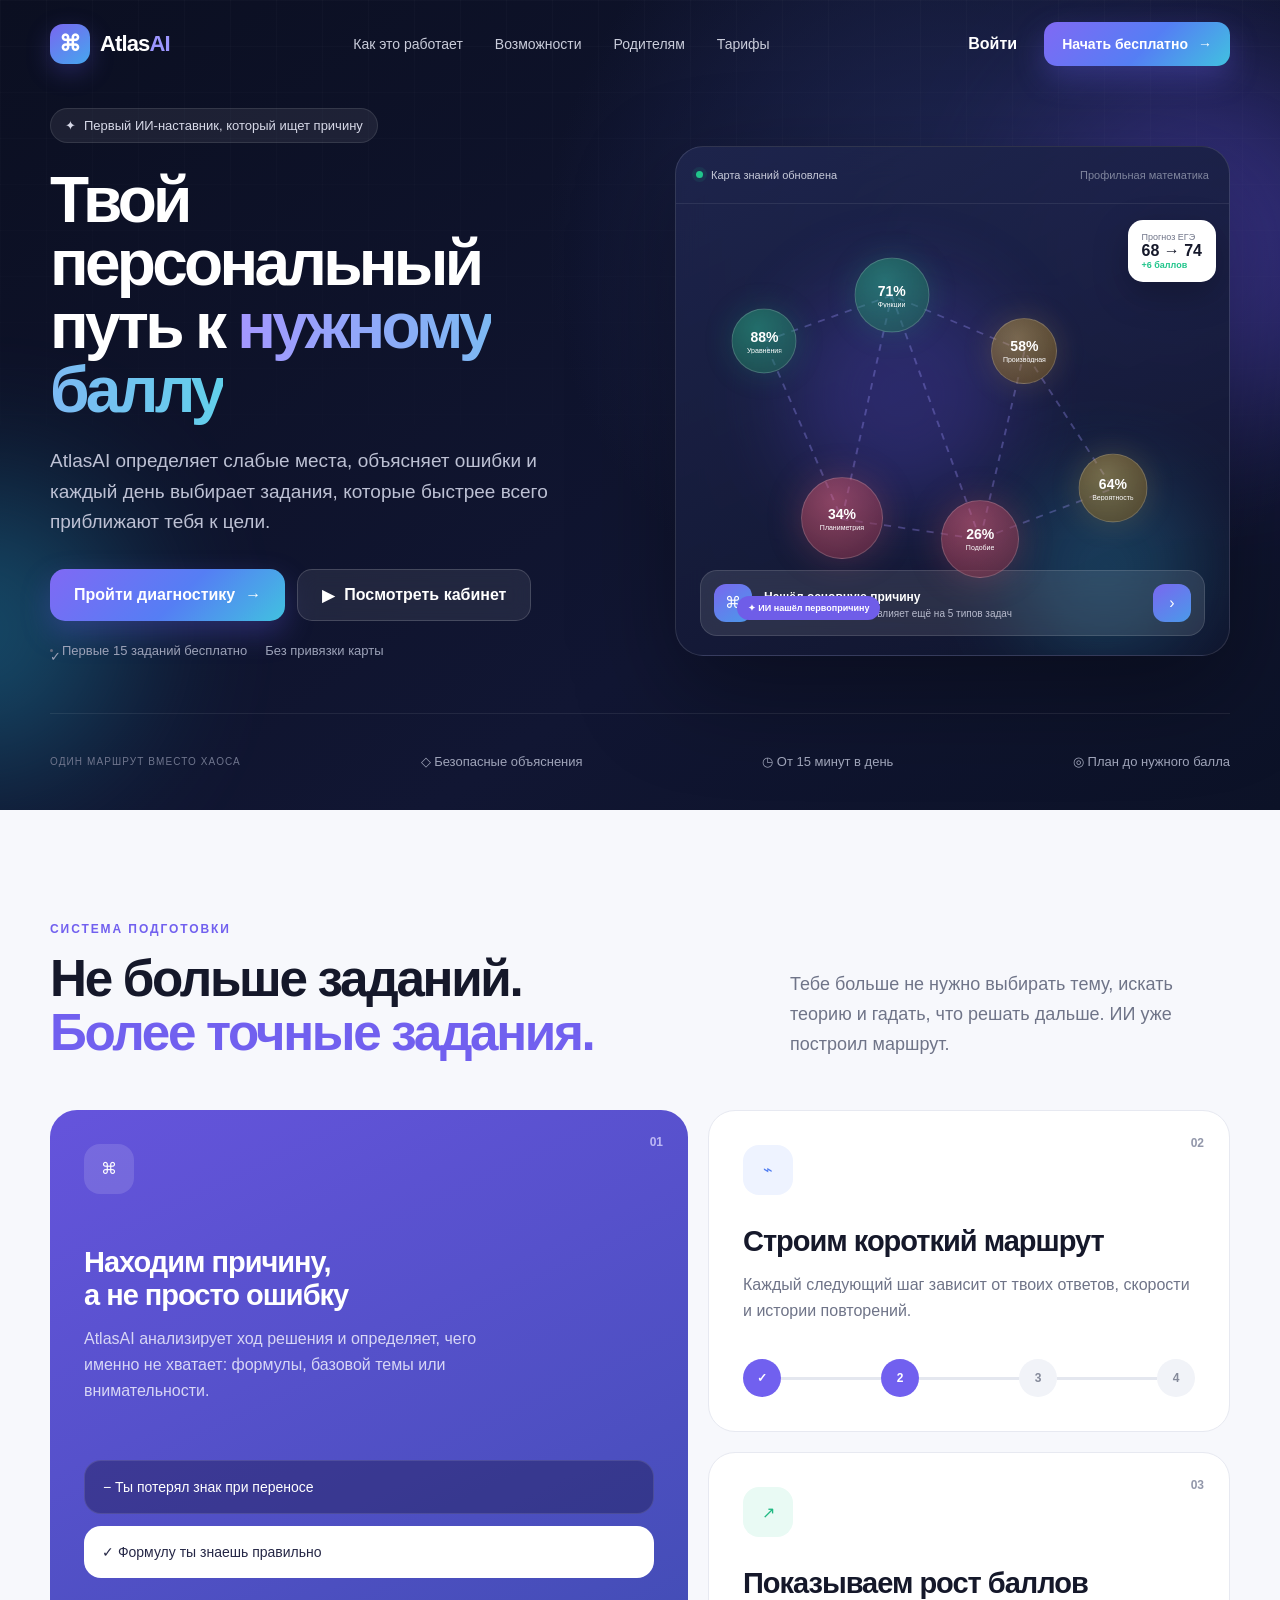
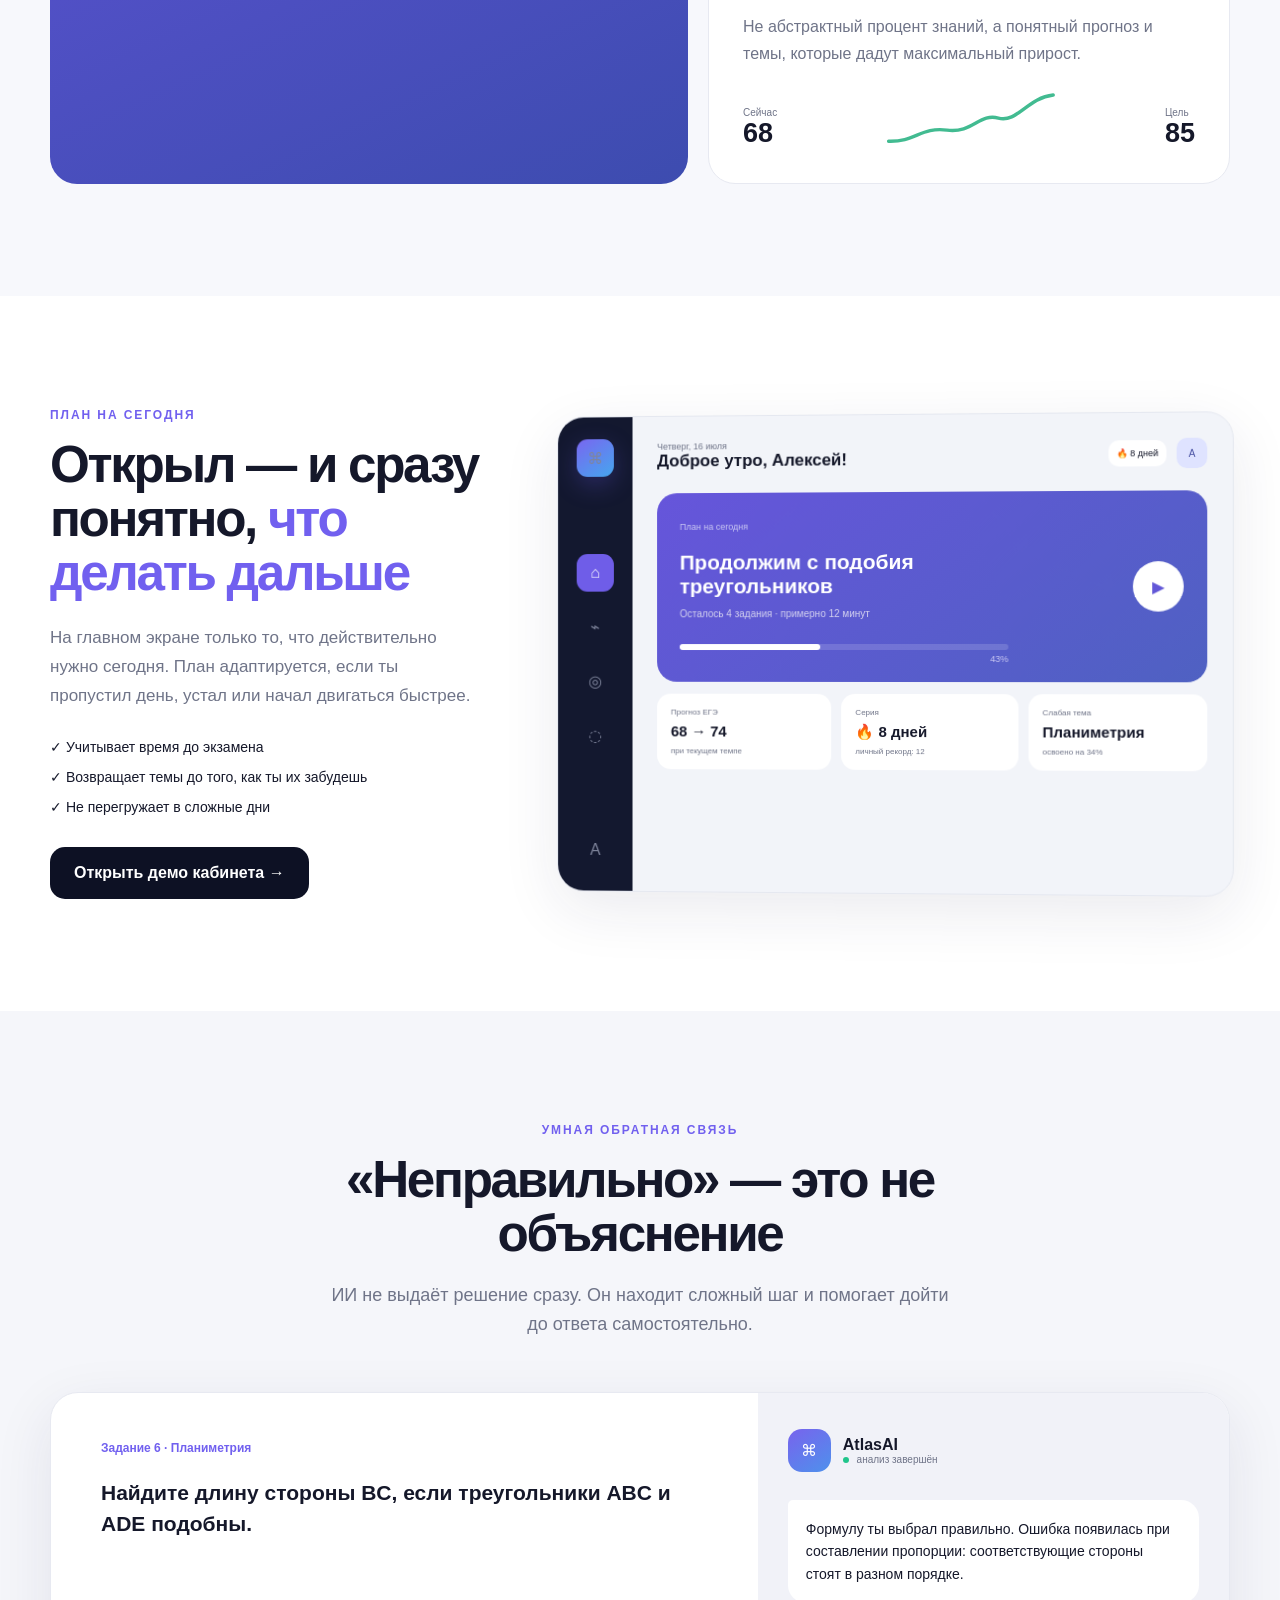
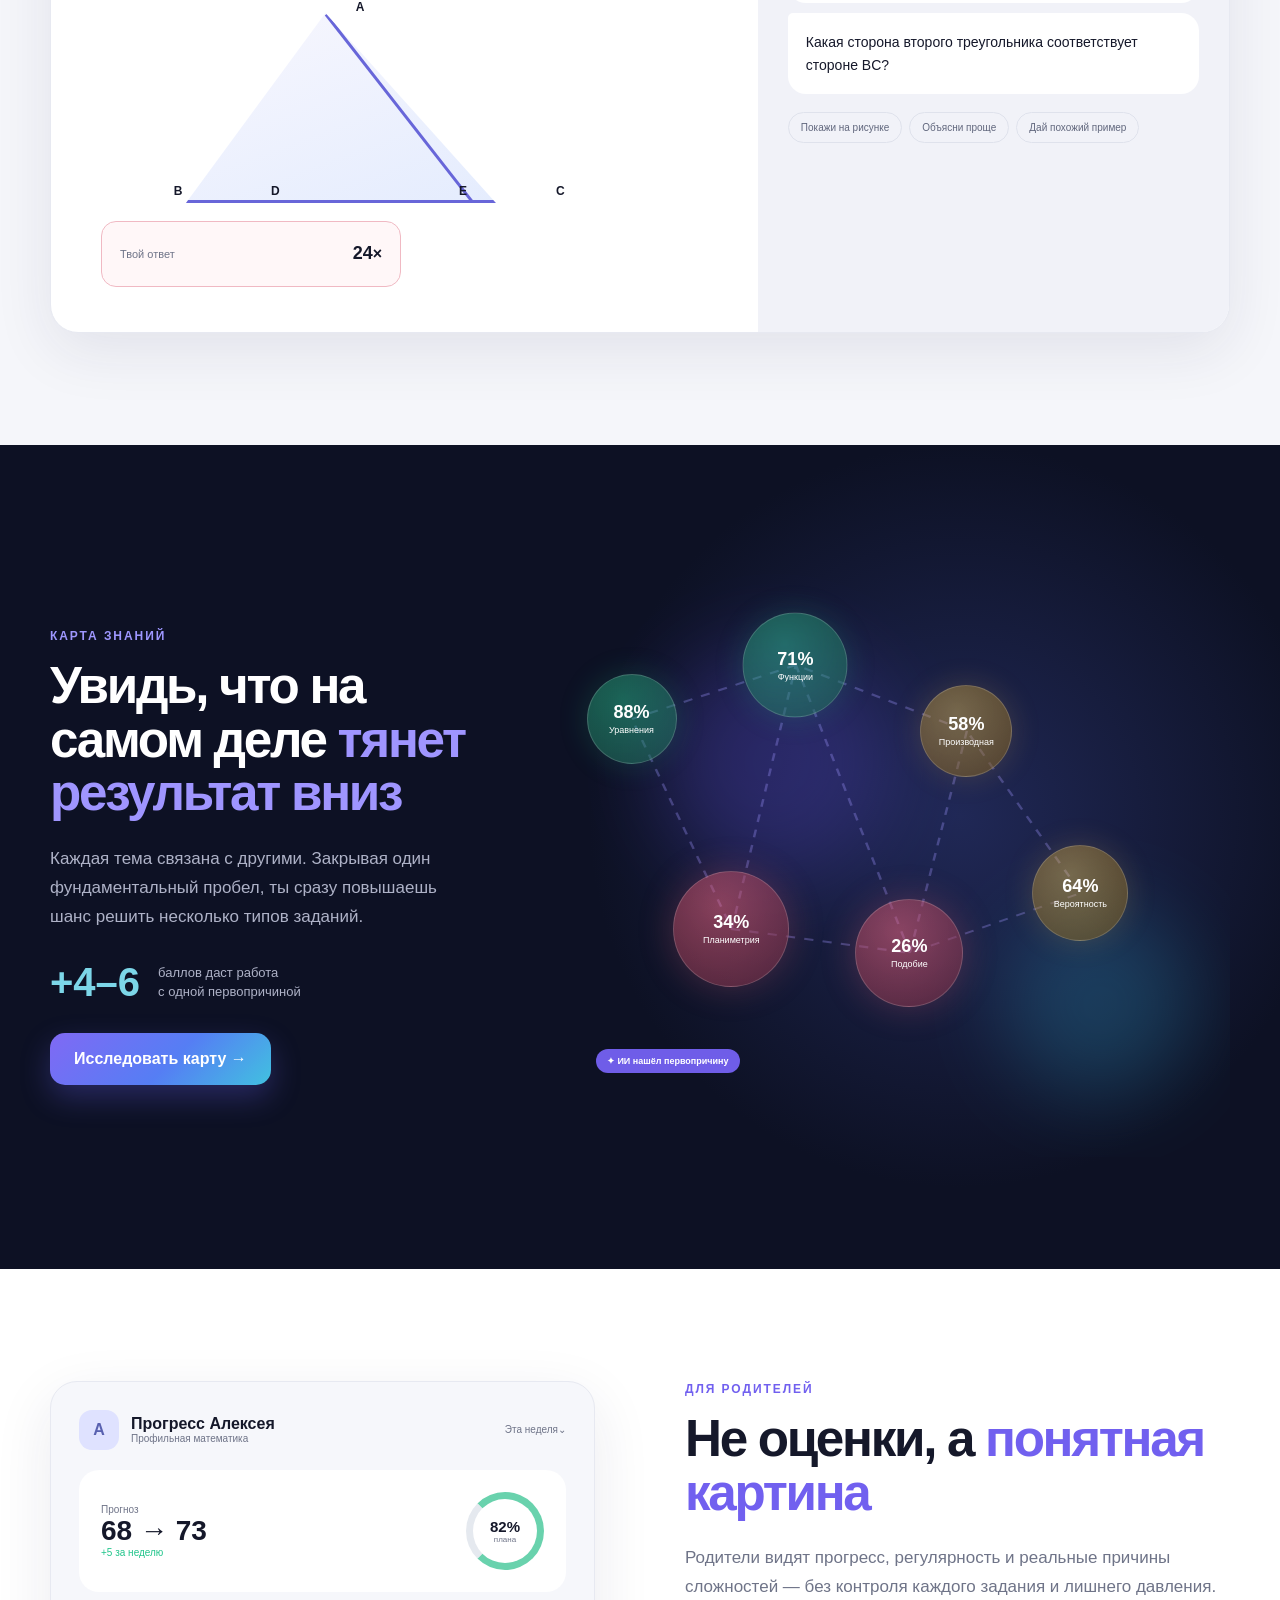
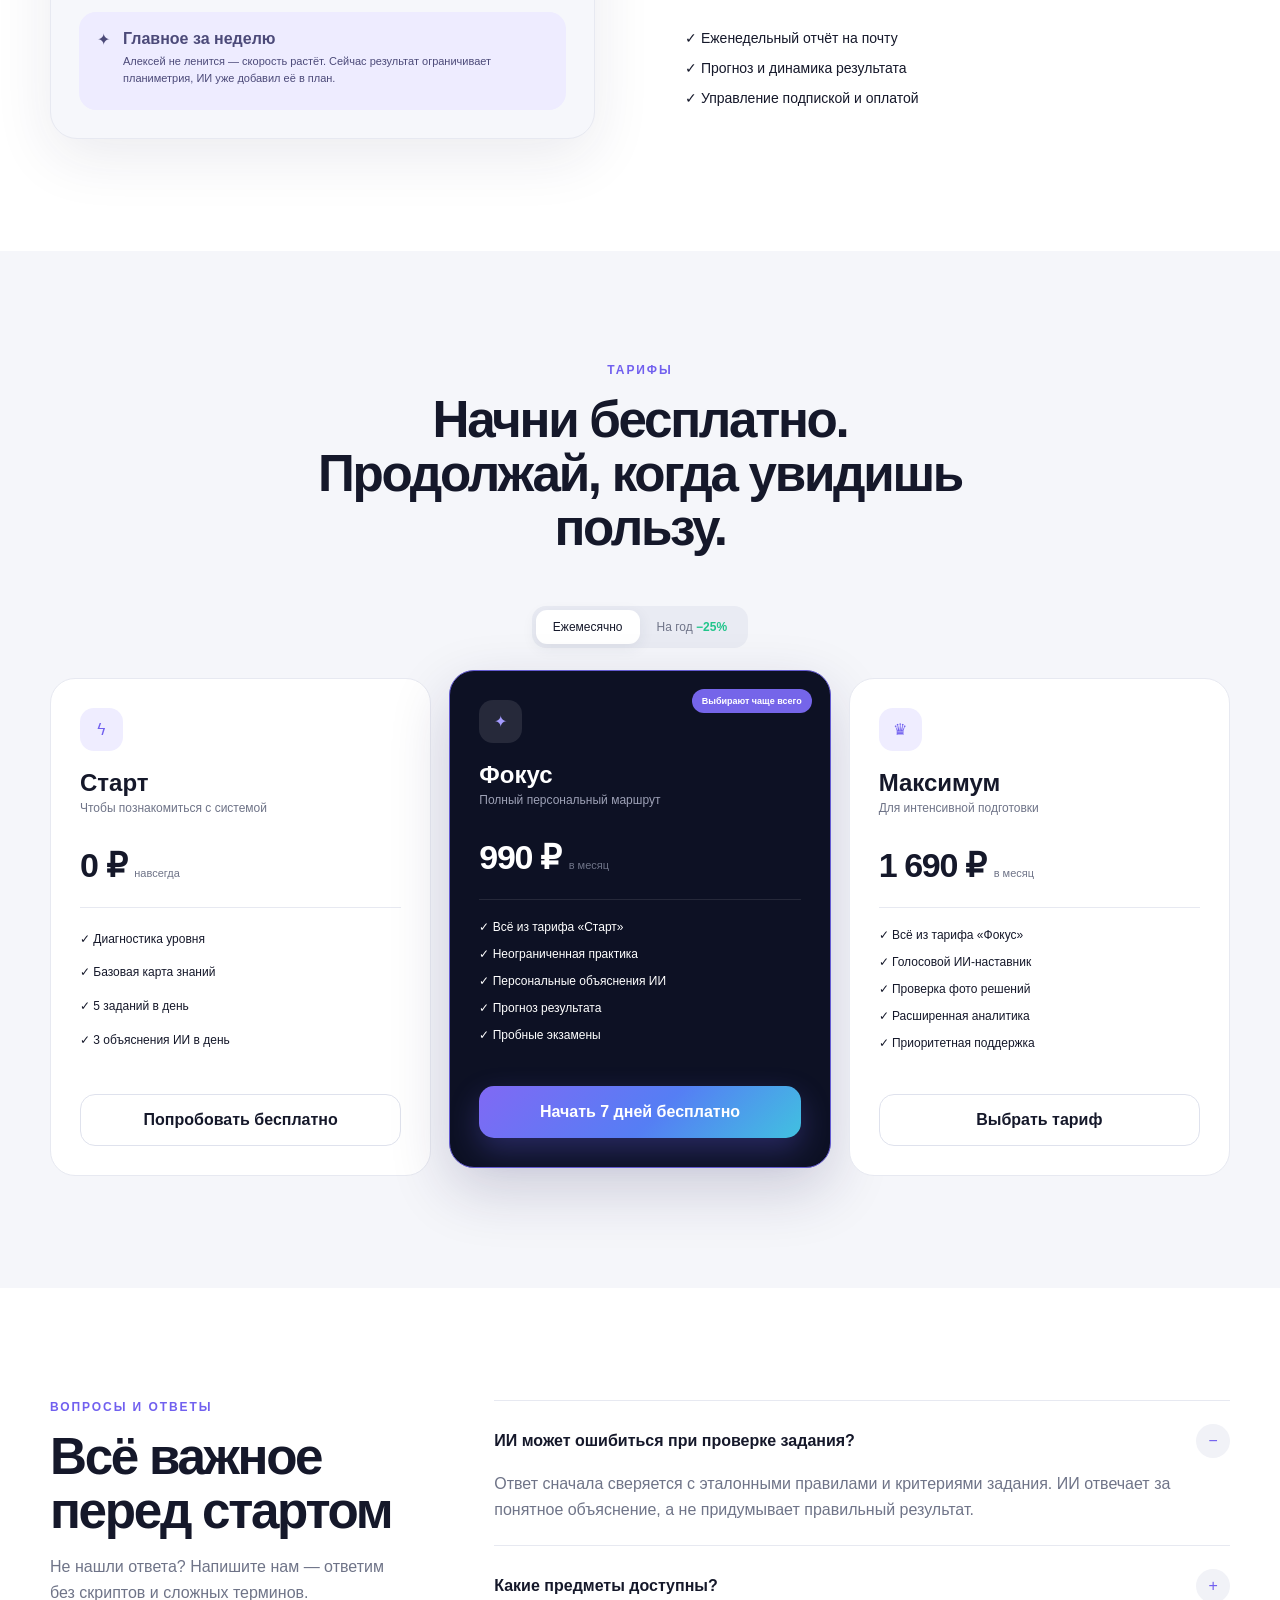
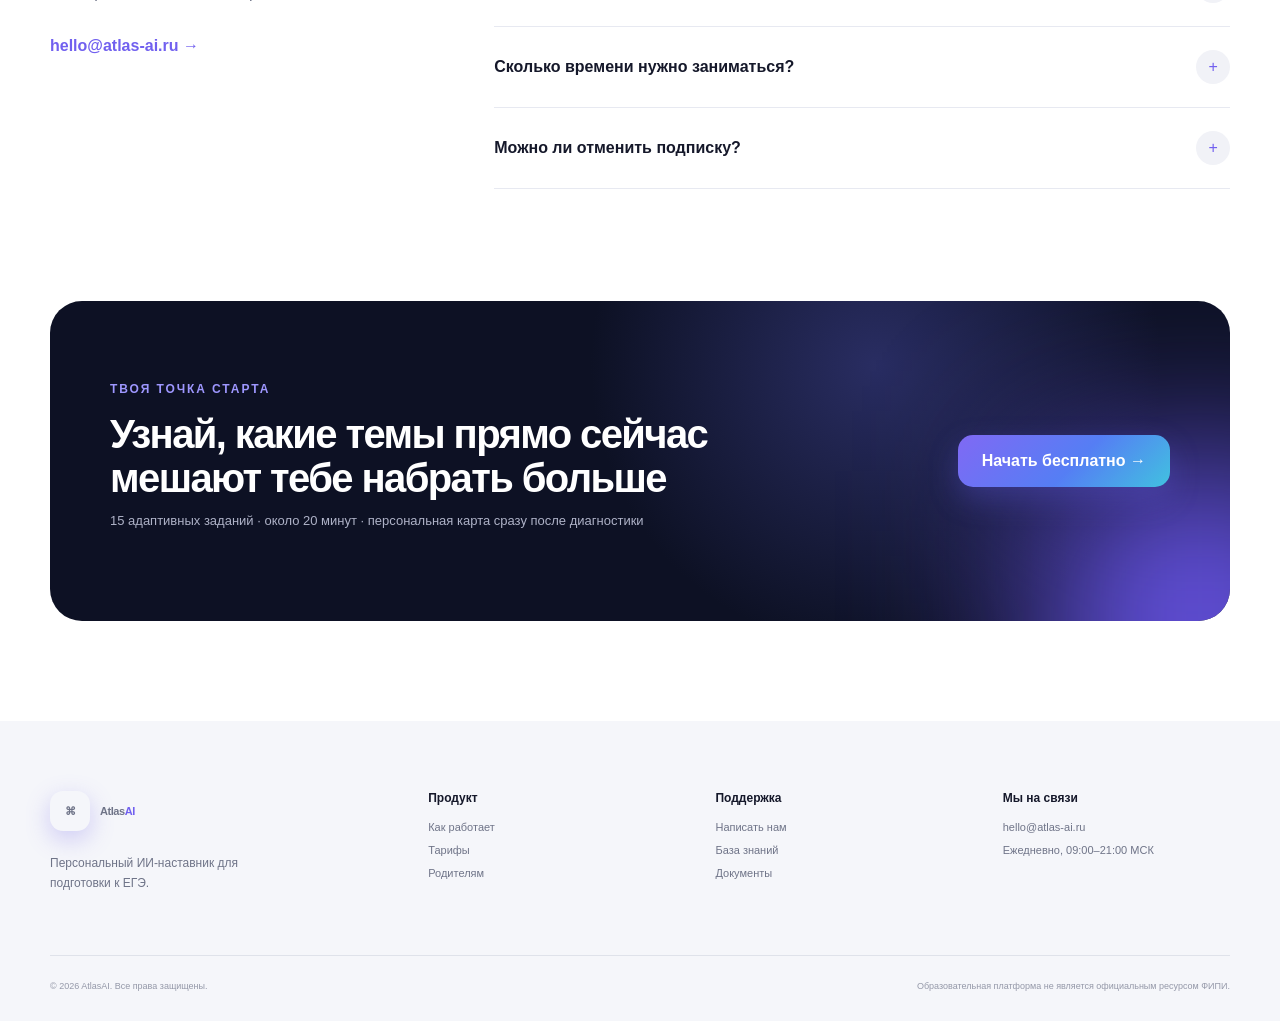
==== index.html @ f4bdbaeb "Add files via upload" ====
<!DOCTYPE html>
<html lang="ru">
<head>
  <meta charset="UTF-8">
  <meta name="viewport" content="width=device-width, initial-scale=1.0">
  <meta name="description" content="AtlasAI — персональный ИИ-наставник для подготовки к ЕГЭ: диагностика, карта знаний и разбор ошибок.">
  <title>AtlasAI — персональный ИИ-наставник для ЕГЭ</title>
  <link rel="stylesheet" href="styles.css">
</head>
<body>
  <div class="loading-screen"><div class="loading-brand"><span class="logo__mark">⌘</span><span>AtlasAI</span></div></div>
  <main class="landing">
    <section class="hero">
      <header class="site-header">
        <div class="container site-header__inner">
          <a class="logo logo--inverse" href="index.html"><span class="logo__mark">⌘</span><span>Atlas<span>AI</span></span></a>
          <nav id="main-nav" aria-label="Основная навигация">
            <a href="#how">Как это работает</a><a href="#features">Возможности</a><a href="#parents">Родителям</a><a href="pricing.html">Тарифы</a>
          </nav>
          <div class="site-header__actions"><a class="header-login" href="login.html">Войти</a><a class="button button--primary" href="register.html">Начать бесплатно <span>→</span></a></div>
          <button type="button" class="menu-button" data-menu aria-label="Открыть меню">☰</button>
        </div>
      </header>
      <div class="hero__orb hero__orb--one"></div><div class="hero__orb hero__orb--two"></div>
      <div class="container hero__grid">
        <div class="hero__content">
          <div class="eyebrow"><span>✦</span> Первый ИИ-наставник, который ищет причину</div>
          <h1>Твой персональный путь к <span>нужному баллу</span></h1>
          <p>AtlasAI определяет слабые места, объясняет ошибки и каждый день выбирает задания, которые быстрее всего приближают тебя к цели.</p>
          <div class="hero__buttons"><a class="button button--primary" href="register.html">Пройти диагностику <span>→</span></a><a class="button button--ghost" href="dashboard.html"><span>▶</span> Посмотреть кабинет</a></div>
          <div class="hero__note"><span>✓</span> Первые 15 заданий бесплатно <i></i> Без привязки карты</div>
        </div>
        <div class="hero-product">
          <div class="hero-product__top"><div><span class="online-dot"></span> Карта знаний обновлена</div><span>Профильная математика</span></div>
          <div class="knowledge knowledge--compact">
            <div class="knowledge__glow knowledge__glow--one"></div><div class="knowledge__glow knowledge__glow--two"></div>
            <svg class="knowledge__lines" viewBox="0 0 100 100" preserveAspectRatio="none"><path d="M16 27 L39 18 L63 29 L79 56 L55 66 L30 62 L16 27 M39 18 L55 66 M63 29 L55 66 M30 62 L39 18"/></svg>
            <button type="button" class="knowledge-node knowledge-node--green" style="left:16%;top:27%;width:65px;height:65px"><b>88%</b><span>Уравнения</span></button>
            <button type="button" class="knowledge-node knowledge-node--green" style="left:39%;top:18%;width:75px;height:75px"><b>71%</b><span>Функции</span></button>
            <button type="button" class="knowledge-node knowledge-node--yellow" style="left:63%;top:29%;width:66px;height:66px"><b>58%</b><span>Производная</span></button>
            <button type="button" class="knowledge-node knowledge-node--red" style="left:30%;top:62%;width:82px;height:82px"><b>34%</b><span>Планиметрия</span></button>
            <button type="button" class="knowledge-node knowledge-node--red" style="left:55%;top:66%;width:78px;height:78px"><b>26%</b><span>Подобие</span></button>
            <button type="button" class="knowledge-node knowledge-node--yellow" style="left:79%;top:56%;width:69px;height:69px"><b>64%</b><span>Вероятность</span></button>
            <div class="knowledge__tag">✦ ИИ нашёл первопричину</div>
          </div>
          <div class="ai-toast"><span>⌘</span><div><b>Нашёл основную причину</b><p>Подобие треугольников влияет ещё на 5 типов задач</p></div><span>›</span></div>
          <div class="score-pill"><small>Прогноз ЕГЭ</small><strong>68 → 74</strong><span>+6 баллов</span></div>
        </div>
      </div>
      <div class="container trust-row"><span>Один маршрут вместо хаоса</span><div>◇ Безопасные объяснения</div><div>◷ От 15 минут в день</div><div>◎ План до нужного балла</div></div>
    </section>

    <section class="section section--light" id="how"><div class="container">
      <div class="section-heading"><div><span class="section-kicker">Система подготовки</span><h2>Не больше заданий.<br><span>Более точные задания.</span></h2></div><p>Тебе больше не нужно выбирать тему, искать теорию и гадать, что решать дальше. ИИ уже построил маршрут.</p></div>
      <div class="bento">
        <article class="bento-card bento-card--large purple-card"><div class="card-number">01</div><span class="feature-icon">⌘</span><h3>Находим причину,<br>а не просто ошибку</h3><p>AtlasAI анализирует ход решения и определяет, чего именно не хватает: формулы, базовой темы или внимательности.</p><div class="reason-demo"><div class="reason-demo__wrong">− Ты потерял знак при переносе</div><div class="reason-demo__right">✓ Формулу ты знаешь правильно</div></div></article>
        <article class="bento-card"><div class="card-number">02</div><span class="feature-icon blue">⌁</span><h3>Строим короткий маршрут</h3><p>Каждый следующий шаг зависит от твоих ответов, скорости и истории повторений.</p><div class="mini-route"><span class="done">✓</span><i></i><span class="active">2</span><i></i><span>3</span><i></i><span>4</span></div></article>
        <article class="bento-card"><div class="card-number">03</div><span class="feature-icon green">↗</span><h3>Показываем рост баллов</h3><p>Не абстрактный процент знаний, а понятный прогноз и темы, которые дадут максимальный прирост.</p><div class="score-chart"><div><small>Сейчас</small><strong>68</strong></div><svg viewBox="0 0 200 70"><path d="M4 61 C35 62 42 44 72 48 S110 28 132 34 S166 10 196 7"/></svg><div><small>Цель</small><strong>85</strong></div></div></article>
      </div>
    </div></section>

    <section class="section product-section" id="features"><div class="container product-grid">
      <div class="product-copy"><span class="section-kicker">План на сегодня</span><h2>Открыл — и сразу понятно, <span>что делать дальше</span></h2><p>На главном экране только то, что действительно нужно сегодня. План адаптируется, если ты пропустил день, устал или начал двигаться быстрее.</p><ul><li>✓ Учитывает время до экзамена</li><li>✓ Возвращает темы до того, как ты их забудешь</li><li>✓ Не перегружает в сложные дни</li></ul><a class="button button--dark" href="dashboard.html">Открыть демо кабинета →</a></div>
      <div class="dash-preview"><div class="dash-preview__side"><span class="logo__mark">⌘</span><div><span class="active">⌂</span><span>⌁</span><span>◎</span><span>◌</span></div><span>А</span></div><div class="dash-preview__main"><div class="dash-preview__head"><div><small>Четверг, 16 июля</small><b>Доброе утро, Алексей!</b></div><div><span>🔥 8 дней</span><span class="mini-avatar">А</span></div></div><div class="today-card"><div><span>План на сегодня</span><h4>Продолжим с подобия треугольников</h4><p>Осталось 4 задания · примерно 12 минут</p><div class="today-progress"><i></i><span>43%</span></div></div><button type="button">▶</button></div><div class="dash-mini-grid"><div><span>Прогноз ЕГЭ</span><strong>68 → 74</strong><small>при текущем темпе</small></div><div><span>Серия</span><strong>🔥 8 дней</strong><small>личный рекорд: 12</small></div><div><span>Слабая тема</span><strong>Планиметрия</strong><small>освоено на 34%</small></div></div></div></div>
    </div></section>

    <section class="section error-section"><div class="container"><div class="center-heading"><span class="section-kicker">Умная обратная связь</span><h2>«Неправильно» — это не объяснение</h2><p>ИИ не выдаёт решение сразу. Он находит сложный шаг и помогает дойти до ответа самостоятельно.</p></div><div class="solver-preview"><div class="solver-preview__task"><span>Задание 6 · Планиметрия</span><h3>Найдите длину стороны BC, если треугольники ABC и ADE подобны.</h3><div class="geometry"><div class="triangle"></div><span class="point-a">A</span><span class="point-b">B</span><span class="point-c">C</span><span class="point-d">D</span><span class="point-e">E</span></div><div class="fake-answer"><span>Твой ответ</span><b>24</b><strong>×</strong></div></div><div class="solver-preview__ai"><div class="ai-head"><span>⌘</span><div><b>AtlasAI</b><small><i></i> анализ завершён</small></div></div><div class="chat-bubble">Формулу ты выбрал правильно. Ошибка появилась при составлении пропорции: соответствующие стороны стоят в разном порядке.</div><div class="chat-question">Какая сторона второго треугольника соответствует стороне BC?</div><div class="quick-actions"><button type="button">Покажи на рисунке</button><button type="button">Объясни проще</button><button type="button">Дай похожий пример</button></div></div></div></div></section>

    <section class="section map-section"><div class="container map-grid"><div class="map-copy"><span class="section-kicker section-kicker--light">Карта знаний</span><h2>Увидь, что на самом деле <span>тянет результат вниз</span></h2><p>Каждая тема связана с другими. Закрывая один фундаментальный пробел, ты сразу повышаешь шанс решить несколько типов заданий.</p><div class="map-stat"><strong>+4–6</strong><span>баллов даст работа<br>с одной первопричиной</span></div><a class="button button--primary" href="map.html">Исследовать карту →</a></div><div class="map-visual-wrap"><div class="knowledge"><div class="knowledge__glow knowledge__glow--one"></div><div class="knowledge__glow knowledge__glow--two"></div><svg class="knowledge__lines" viewBox="0 0 100 100" preserveAspectRatio="none"><path d="M16 27 L39 18 L63 29 L79 56 L55 66 L30 62 L16 27 M39 18 L55 66 M63 29 L55 66 M30 62 L39 18"/></svg><button type="button" class="knowledge-node knowledge-node--green" style="left:16%;top:27%;width:90px;height:90px"><b>88%</b><span>Уравнения</span></button><button type="button" class="knowledge-node knowledge-node--green" style="left:39%;top:18%;width:105px;height:105px"><b>71%</b><span>Функции</span></button><button type="button" class="knowledge-node knowledge-node--yellow" style="left:63%;top:29%;width:92px;height:92px"><b>58%</b><span>Производная</span></button><button type="button" class="knowledge-node knowledge-node--red" style="left:30%;top:62%;width:116px;height:116px"><b>34%</b><span>Планиметрия</span></button><button type="button" class="knowledge-node knowledge-node--red" style="left:55%;top:66%;width:108px;height:108px"><b>26%</b><span>Подобие</span></button><button type="button" class="knowledge-node knowledge-node--yellow" style="left:79%;top:56%;width:96px;height:96px"><b>64%</b><span>Вероятность</span></button><div class="knowledge__tag">✦ ИИ нашёл первопричину</div></div></div></div></section>

    <section class="section parents-section" id="parents"><div class="container parents-grid"><div class="parent-card"><div class="parent-card__top"><div><span class="avatar">А</span><div><b>Прогресс Алексея</b><small>Профильная математика</small></div></div><span class="week">Эта неделя⌄</span></div><div class="parent-score"><div><small>Прогноз</small><strong>68 → 73</strong><span>+5 за неделю</span></div><div class="ring"><b>82%</b><small>плана</small></div></div><div class="parent-message"><span>✦</span><div><b>Главное за неделю</b><p>Алексей не ленится — скорость растёт. Сейчас результат ограничивает планиметрия, ИИ уже добавил её в план.</p></div></div></div><div class="parents-copy"><span class="section-kicker">Для родителей</span><h2>Не оценки, а <span>понятная картина</span></h2><p>Родители видят прогресс, регулярность и реальные причины сложностей — без контроля каждого задания и лишнего давления.</p><ul><li>✓ Еженедельный отчёт на почту</li><li>✓ Прогноз и динамика результата</li><li>✓ Управление подпиской и оплатой</li></ul></div></div></section>

    <section class="section pricing-section" id="pricing"><div class="container"><div class="center-heading"><span class="section-kicker">Тарифы</span><h2>Начни бесплатно.<br>Продолжай, когда увидишь пользу.</h2></div><div class="billing-switch"><button type="button" class="active" data-billing="month">Ежемесячно</button><button type="button" data-billing="year">На год <span>−25%</span></button></div><div class="pricing-grid">
      <article class="price-card"><div><span class="price-icon">ϟ</span><h3>Старт</h3><p>Чтобы познакомиться с системой</p></div><div class="price"><strong>0 ₽</strong><span>навсегда</span></div><ul><li>✓ Диагностика уровня</li><li>✓ Базовая карта знаний</li><li>✓ 5 заданий в день</li><li>✓ 3 объяснения ИИ в день</li></ul><a class="button button--secondary" href="register.html">Попробовать бесплатно</a></article>
      <article class="price-card price-card--featured"><span class="popular">Выбирают чаще всего</span><div><span class="price-icon">✦</span><h3>Фокус</h3><p>Полный персональный маршрут</p></div><div class="price"><strong data-month="990 ₽" data-year="749 ₽">990 ₽</strong><span>в месяц</span></div><ul><li>✓ Всё из тарифа «Старт»</li><li>✓ Неограниченная практика</li><li>✓ Персональные объяснения ИИ</li><li>✓ Прогноз результата</li><li>✓ Пробные экзамены</li></ul><a class="button button--primary" href="register.html">Начать 7 дней бесплатно</a></article>
      <article class="price-card"><div><span class="price-icon">♛</span><h3>Максимум</h3><p>Для интенсивной подготовки</p></div><div class="price"><strong data-month="1 690 ₽" data-year="1 290 ₽">1 690 ₽</strong><span>в месяц</span></div><ul><li>✓ Всё из тарифа «Фокус»</li><li>✓ Голосовой ИИ-наставник</li><li>✓ Проверка фото решений</li><li>✓ Расширенная аналитика</li><li>✓ Приоритетная поддержка</li></ul><a class="button button--secondary" href="register.html">Выбрать тариф</a></article>
    </div></div></section>

    <section class="section faq-section"><div class="container faq-grid"><div><span class="section-kicker">Вопросы и ответы</span><h2>Всё важное<br>перед стартом</h2><p>Не нашли ответа? Напишите нам — ответим без скриптов и сложных терминов.</p><a href="mailto:hello@atlas-ai.ru">hello@atlas-ai.ru →</a></div><div class="faq-list">
      <button type="button" class="faq-item is-open"><span><b>ИИ может ошибиться при проверке задания?</b><i>−</i></span><span class="faq-answer">Ответ сначала сверяется с эталонными правилами и критериями задания. ИИ отвечает за понятное объяснение, а не придумывает правильный результат.</span></button>
      <button type="button" class="faq-item"><span><b>Какие предметы доступны?</b><i>+</i></span><span class="faq-answer">В первой версии доступна профильная математика. Русский язык и информатика будут добавлены следующими.</span></button>
      <button type="button" class="faq-item"><span><b>Сколько времени нужно заниматься?</b><i>+</i></span><span class="faq-answer">Обычно достаточно 15–30 минут в день. План автоматически учитывает дату экзамена, цель и свободное время.</span></button>
      <button type="button" class="faq-item"><span><b>Можно ли отменить подписку?</b><i>+</i></span><span class="faq-answer">Да, автопродление отключается в личном кабинете в любой момент. Доступ сохранится до конца оплаченного периода.</span></button>
    </div></div></section>

    <section class="cta-section"><div class="container cta-box"><div class="cta-glow"></div><div><span class="section-kicker section-kicker--light">Твоя точка старта</span><h2>Узнай, какие темы прямо сейчас мешают тебе набрать больше</h2><p>15 адаптивных заданий · около 20 минут · персональная карта сразу после диагностики</p></div><a class="button button--primary" href="register.html">Начать бесплатно →</a></div></section>
    <footer><div class="container footer-grid"><div><a class="logo" href="index.html"><span class="logo__mark">⌘</span><span>Atlas<span>AI</span></span></a><p>Персональный ИИ-наставник для подготовки к ЕГЭ.</p></div><div><b>Продукт</b><a href="#how">Как работает</a><a href="pricing.html">Тарифы</a><a href="#parents">Родителям</a></div><div><b>Поддержка</b><a href="mailto:hello@atlas-ai.ru">Написать нам</a><a href="#">База знаний</a><a href="#">Документы</a></div><div><b>Мы на связи</b><a href="mailto:hello@atlas-ai.ru">hello@atlas-ai.ru</a><span>Ежедневно, 09:00–21:00 МСК</span></div></div><div class="container footer-bottom"><span>© 2026 AtlasAI. Все права защищены.</span><span>Образовательная платформа не является официальным ресурсом ФИПИ.</span></div></footer>
  </main>
  <div class="toast" id="toast"></div>
  <script src="app.js"></script>
</body>
</html>
---- styles.css ----
:root{--bg:#f4f6fb;--surface:#fff;--text:#15182a;--muted:#6f7488;--dark:#0d1124;--dark2:#171c36;--primary:#7160ef;--blue:#4d82f7;--cyan:#41cae8;--green:#21c58b;--yellow:#efb94d;--red:#ee6279;--border:#e7e9f1;--shadow:0 18px 60px rgba(31,37,74,.09)}
*{box-sizing:border-box}html{scroll-behavior:smooth}body{margin:0;background:var(--bg);color:var(--text);font-family:"Onest","Manrope","Segoe UI",Arial,sans-serif;-webkit-font-smoothing:antialiased}button,input{font:inherit}button,a{color:inherit}button{cursor:pointer}a{text-decoration:none}svg{stroke-width:1.9}.container{width:min(1180px,calc(100% - 48px));margin:auto}.button{min-height:52px;padding:0 24px;border-radius:15px;border:0;display:inline-flex;align-items:center;justify-content:center;gap:10px;font-weight:700;transition:.25s ease;white-space:nowrap}.button:hover{transform:translateY(-2px)}.button:disabled{opacity:.45;pointer-events:none}.button--primary{color:#fff;background:linear-gradient(135deg,#8069f4,#557ef4 55%,#41c1e0);box-shadow:0 12px 30px rgba(103,96,237,.3)}.button--secondary{background:#fff;border:1px solid #dfe2ed;color:var(--text);box-shadow:none}.button--ghost{background:rgba(255,255,255,.08);border:1px solid rgba(255,255,255,.16);color:#fff;backdrop-filter:blur(10px)}.button--dark{background:var(--dark);color:#fff}.section{padding:112px 0}.section-kicker{display:block;text-transform:uppercase;letter-spacing:.16em;font-size:12px;font-weight:800;color:var(--primary);margin-bottom:16px}.section-kicker--light{color:#9e97ff}.section-heading{display:flex;justify-content:space-between;align-items:flex-end;gap:80px;margin-bottom:50px}.section-heading h2,.center-heading h2,.product-copy h2,.map-copy h2,.parents-copy h2,.faq-grid h2{font-size:clamp(36px,4vw,54px);line-height:1.05;letter-spacing:-.045em;margin:0;font-weight:780}.section-heading h2 span,.product-copy h2 span,.map-copy h2 span,.parents-copy h2 span,.pricing-page h1 span{color:var(--primary)}.section-heading>p{max-width:440px;color:var(--muted);font-size:18px;line-height:1.65;margin:0}.center-heading{text-align:center;max-width:780px;margin:0 auto 52px}.center-heading p{max-width:620px;margin:20px auto 0;color:var(--muted);font-size:18px;line-height:1.65}

/* Logo and marketing header */
.logo{border:0;background:none;display:flex;align-items:center;gap:10px;font-size:22px;font-weight:820;letter-spacing:-.04em;padding:0}.logo>span:last-child span{color:var(--primary)}.logo__mark{width:40px;height:40px;border-radius:13px;display:grid;place-items:center;color:#fff;background:linear-gradient(145deg,#7966f0,#45a7ee);box-shadow:0 8px 24px rgba(104,91,235,.28)}.logo--inverse{color:#fff}.logo--inverse>span:last-child span{color:#9d96ff}.site-header{height:88px;position:relative;z-index:20}.site-header__inner{height:100%;display:flex;align-items:center;justify-content:space-between}.site-header nav{display:flex;gap:32px;align-items:center;color:#c9ccda;font-size:14px}.site-header nav button{border:0;background:none;padding:0}.site-header nav a:hover,.site-header nav button:hover{color:#fff}.site-header__actions{display:flex;align-items:center;gap:12px}.site-header .button{min-height:44px;padding:0 18px;border-radius:13px;font-size:14px}.header-login{border:0;background:none;color:#fff;padding:12px 15px;font-weight:650}.menu-button{display:none;background:none;border:0;color:white}

/* Hero */
.hero{min-height:810px;background:radial-gradient(circle at 75% 30%,#202856 0,transparent 37%),linear-gradient(145deg,#0b0f21,#111633 65%,#0c1227);color:#fff;position:relative;overflow:hidden}.hero:after{content:"";position:absolute;inset:0;background-image:linear-gradient(rgba(255,255,255,.018) 1px,transparent 1px),linear-gradient(90deg,rgba(255,255,255,.018) 1px,transparent 1px);background-size:46px 46px;mask-image:linear-gradient(to bottom,black,transparent 75%);pointer-events:none}.hero__orb{position:absolute;border-radius:50%;filter:blur(80px);opacity:.35}.hero__orb--one{width:340px;height:340px;background:#7257ff;right:-100px;top:80px}.hero__orb--two{width:280px;height:280px;background:#26bfea;left:-160px;bottom:40px}.hero__grid{display:grid;grid-template-columns:1fr 1fr;gap:70px;align-items:center;min-height:625px;position:relative;z-index:2}.hero__content{padding-bottom:35px}.eyebrow{display:inline-flex;align-items:center;gap:8px;color:#d7d9e8;background:rgba(255,255,255,.07);border:1px solid rgba(255,255,255,.1);border-radius:100px;padding:9px 14px;font-size:13px;margin-bottom:26px}.eyebrow svg{color:#9f94ff}.hero h1{font-size:clamp(50px,5vw,74px);line-height:.99;letter-spacing:-.058em;margin:0 0 24px;font-weight:800}.hero h1 span{background:linear-gradient(90deg,#a497ff,#62d0eb);-webkit-background-clip:text;color:transparent}.hero__content>p{font-size:19px;line-height:1.6;color:#bdc1d4;max-width:590px;margin:0}.hero__buttons{display:flex;gap:12px;margin:32px 0 22px}.hero__note{font-size:13px;color:#9ca2b8;display:flex;align-items:center;gap:9px}.hero__note svg{color:var(--green)}.hero__note span{width:3px;height:3px;background:#666c81;border-radius:50%}.hero-product{height:510px;border-radius:28px;background:linear-gradient(155deg,rgba(31,38,79,.84),rgba(16,21,45,.96));border:1px solid rgba(255,255,255,.12);box-shadow:0 35px 100px rgba(0,0,0,.35);position:relative;overflow:hidden;backdrop-filter:blur(16px)}.hero-product__top{height:57px;border-bottom:1px solid rgba(255,255,255,.08);display:flex;align-items:center;justify-content:space-between;padding:0 20px;color:#c7cad9;font-size:11px}.hero-product__top div{display:flex;align-items:center;gap:8px}.hero-product__top>span{color:#7f859d}.online-dot{width:7px;height:7px;border-radius:50%;background:var(--green);box-shadow:0 0 0 4px rgba(33,197,139,.1)}.ai-toast{position:absolute;left:24px;right:24px;bottom:19px;background:rgba(255,255,255,.1);border:1px solid rgba(255,255,255,.12);backdrop-filter:blur(16px);padding:13px;border-radius:17px;display:flex;align-items:center;gap:12px}.ai-toast>span{width:38px;height:38px;border-radius:12px;display:grid;place-items:center;background:linear-gradient(145deg,#7967f0,#4a9ae9)}.ai-toast div{flex:1}.ai-toast b{font-size:12px}.ai-toast p{margin:3px 0 0;color:#b7bacc;font-size:10px}.score-pill{position:absolute;right:13px;top:73px;background:#fff;color:var(--text);padding:12px 14px;border-radius:15px;box-shadow:0 12px 35px rgba(0,0,0,.25);display:grid;z-index:4}.score-pill small{font-size:9px;color:var(--muted)}.score-pill strong{font-size:16px;display:flex;align-items:center;gap:5px}.score-pill span{font-size:9px;color:var(--green);font-weight:700}.trust-row{height:95px;position:relative;z-index:2;border-top:1px solid rgba(255,255,255,.08);display:flex;align-items:center;justify-content:space-between;color:#9fa4b9;font-size:13px}.trust-row>span{text-transform:uppercase;letter-spacing:.11em;font-size:10px;color:#6f758d}.trust-row div{display:flex;align-items:center;gap:8px}.trust-row svg{width:17px;color:#8d86ff}

/* Knowledge graphic */
.knowledge{height:100%;position:relative;overflow:hidden}.knowledge__glow{position:absolute;border-radius:50%;filter:blur(42px);opacity:.22}.knowledge__glow--one{background:#6f56ff;width:230px;height:230px;left:20%;top:15%}.knowledge__glow--two{background:#31b8df;width:190px;height:190px;right:5%;bottom:10%}.knowledge__lines{position:absolute;inset:0;width:100%;height:100%;overflow:visible}.knowledge__lines path{fill:none;stroke:rgba(158,151,255,.32);stroke-width:.35;stroke-dasharray:1.3 1.3}.knowledge-node{position:absolute;transform:translate(-50%,-50%);border-radius:50%;border:1px solid rgba(255,255,255,.17);display:flex;flex-direction:column;align-items:center;justify-content:center;color:#fff;z-index:2;transition:.25s;box-shadow:inset 0 0 25px rgba(255,255,255,.05)}.knowledge-node:hover,.knowledge-node.is-active{transform:translate(-50%,-50%) scale(1.1);z-index:3}.knowledge-node b{font-size:18px}.knowledge-node span{font-size:9px;margin-top:2px;max-width:80%;overflow:hidden;text-overflow:ellipsis}.knowledge-node--green{background:radial-gradient(circle at 40% 30%,rgba(47,225,160,.4),rgba(31,100,83,.6));box-shadow:0 0 30px rgba(33,197,139,.18)}.knowledge-node--yellow{background:radial-gradient(circle at 40% 30%,rgba(255,208,84,.4),rgba(113,81,25,.6));box-shadow:0 0 30px rgba(239,185,77,.18)}.knowledge-node--red{background:radial-gradient(circle at 40% 30%,rgba(250,105,130,.5),rgba(109,42,65,.65));box-shadow:0 0 35px rgba(238,98,121,.25)}.knowledge__tag{position:absolute;left:11%;bottom:14%;z-index:4;display:flex;align-items:center;gap:6px;background:#6f5de8;color:white;border-radius:100px;padding:7px 11px;font-size:9px;font-weight:700}.knowledge--compact .knowledge-node b{font-size:14px}.knowledge--compact .knowledge-node span{font-size:7px}.knowledge--compact .knowledge__tag{bottom:18%}

/* Marketing sections */
.section--light{background:#f7f8fc}.bento{display:grid;grid-template-columns:1.1fr .9fr;gap:20px}.bento-card{min-height:300px;padding:34px;border-radius:27px;background:#fff;border:1px solid var(--border);position:relative;overflow:hidden}.bento-card--large{grid-row:span 2;min-height:620px}.purple-card{background:linear-gradient(155deg,#6554dc,#3d4caf);color:#fff;border:0}.card-number{position:absolute;right:25px;top:25px;font-size:12px;color:#9297aa;font-weight:700}.purple-card .card-number{color:#bdb8f4}.feature-icon{width:50px;height:50px;border-radius:16px;display:grid;place-items:center;background:rgba(255,255,255,.13);margin-bottom:52px}.feature-icon.blue{background:#eef3ff;color:#507df1;margin-bottom:30px}.feature-icon.green{background:#e9faf4;color:#21b983;margin-bottom:30px}.bento-card h3{font-size:29px;line-height:1.14;letter-spacing:-.035em;margin:0 0 14px}.bento-card p{margin:0;color:var(--muted);line-height:1.65}.purple-card p{color:#d7d6f5;max-width:430px}.reason-demo{margin-top:55px;display:grid;gap:12px}.reason-demo>div{padding:18px;border-radius:17px;display:flex;gap:12px;align-items:center;font-size:14px}.reason-demo__wrong{background:rgba(22,19,65,.38);border:1px solid rgba(255,255,255,.11)}.reason-demo__right{background:#fff;color:#252746}.reason-demo__wrong svg{color:#ff91a4}.reason-demo__right svg{color:var(--green)}.mini-route{display:flex;align-items:center;margin-top:35px}.mini-route span{width:38px;height:38px;border-radius:50%;display:grid;place-items:center;background:#f1f3f8;color:#858a9a;font-size:12px;font-weight:700}.mini-route i{height:3px;background:#e4e7ef;flex:1}.mini-route span.done,.mini-route span.active{background:var(--primary);color:#fff}.mini-route span svg{width:16px}.score-chart{margin-top:22px;display:flex;align-items:flex-end;gap:8px}.score-chart>div{display:grid}.score-chart small{font-size:10px;color:var(--muted)}.score-chart strong{font-size:27px}.score-chart svg{flex:1;height:60px}.score-chart svg path{fill:none;stroke:#42bb91;stroke-width:4;stroke-linecap:round}.product-section{background:#fff}.product-grid{display:grid;grid-template-columns:.78fr 1.22fr;gap:70px;align-items:center}.product-copy>p,.map-copy>p,.parents-copy>p{color:var(--muted);font-size:17px;line-height:1.7;margin:25px 0}.product-copy ul,.parents-copy ul{list-style:none;padding:0;margin:28px 0 32px;display:grid;gap:14px}.product-copy li,.parents-copy li{display:flex;align-items:center;gap:10px;font-size:14px}.product-copy li svg{width:20px;height:20px;padding:4px;border-radius:50%;background:#eaf9f4;color:var(--green)}.dash-preview{height:480px;border-radius:27px;background:#f2f4f9;border:1px solid #e5e8f0;display:flex;overflow:hidden;box-shadow:var(--shadow);transform:perspective(1000px) rotateY(-2deg)}.dash-preview__side{width:76px;background:#13182f;padding:22px 14px;display:flex;flex-direction:column;justify-content:space-between;align-items:center}.dash-preview__side .logo>span:last-child{display:none}.dash-preview__side .logo__mark{width:38px;height:38px}.dash-preview__side>div{display:grid;gap:17px}.dash-preview__side>div span,.dash-preview__side>span{width:38px;height:38px;border-radius:11px;display:grid;place-items:center;color:#7f859c}.dash-preview__side span.active{background:#6f5de8;color:white}.dash-preview__side svg{width:17px}.dash-preview__main{flex:1;padding:25px}.dash-preview__head{display:flex;justify-content:space-between;align-items:center}.dash-preview__head>div:first-child{display:grid}.dash-preview__head small{color:var(--muted);font-size:9px}.dash-preview__head b{font-size:17px}.dash-preview__head>div:last-child{display:flex;align-items:center;gap:10px}.dash-preview__head>div:last-child>span:first-child{font-size:9px;background:white;padding:8px;border-radius:10px;display:flex;align-items:center;gap:5px}.dash-preview__head svg{width:13px;color:#f1844d}.mini-avatar{width:30px;height:30px;background:#dfe3ff;color:#4b53a4;display:grid;place-items:center;border-radius:10px;font-size:10px}.today-card{margin-top:22px;background:linear-gradient(145deg,#6655db,#4f61c2);color:white;border-radius:20px;padding:23px;display:flex;justify-content:space-between;min-height:190px}.today-card>div{max-width:330px}.today-card span{font-size:9px;color:#cbc9f3}.today-card h4{font-size:21px;margin:17px 0 7px}.today-card p{font-size:10px;color:#d3d1ef}.today-card button{width:50px;height:50px;border-radius:50%;border:0;background:white;color:#6257d7;align-self:center}.today-progress{height:6px;background:rgba(255,255,255,.15);border-radius:10px;margin-top:25px;position:relative}.today-progress i{display:block;width:43%;height:100%;background:white;border-radius:10px}.today-progress span{position:absolute;right:0;top:10px}.dash-mini-grid{display:grid;grid-template-columns:repeat(3,1fr);gap:10px;margin-top:12px}.dash-mini-grid>div{padding:14px;background:white;border-radius:14px;display:grid}.dash-mini-grid span,.dash-mini-grid small{font-size:8px;color:var(--muted)}.dash-mini-grid strong{font-size:15px;display:flex;align-items:center;gap:4px;margin:6px 0}.dash-mini-grid strong svg{width:12px;color:var(--green)}.error-section{background:#f5f6fa}.solver-preview{border-radius:28px;background:white;box-shadow:var(--shadow);overflow:hidden;display:grid;grid-template-columns:1.2fr .8fr;min-height:520px;border:1px solid var(--border)}.solver-preview__task{padding:45px 50px}.solver-preview__task>span{font-size:12px;color:var(--primary);font-weight:700}.solver-preview__task h3{font-size:21px;line-height:1.5;max-width:620px}.geometry{height:260px;position:relative}.triangle{position:absolute;left:14%;top:20%;width:310px;height:190px;clip-path:polygon(0 100%,45% 0,100% 100%);background:linear-gradient(160deg,rgba(109,94,232,.05),rgba(78,130,246,.15));border-bottom:3px solid #6866d9}.triangle:before,.triangle:after{content:"";position:absolute;height:3px;background:#6866d9;transform-origin:left}.triangle:before{width:211px;left:0;bottom:0;transform:rotate(-62deg)}.triangle:after{width:240px;left:140px;top:0;transform:rotate(52deg)}.geometry span{position:absolute;font-weight:700;font-size:12px}.point-a{left:42%;top:15%}.point-b{left:12%;bottom:9%}.point-c{left:75%;bottom:9%}.point-d{left:28%;bottom:9%}.point-e{left:59%;bottom:9%}.fake-answer{height:66px;border:1px solid #f0b9c3;background:#fff7f8;border-radius:15px;display:flex;align-items:center;padding:0 18px;max-width:300px}.fake-answer span{font-size:11px;color:var(--muted);flex:1}.fake-answer b{font-size:18px}.fake-answer svg{margin-left:15px;color:var(--red);width:18px}.solver-preview__ai{background:#f1f2f8;padding:36px 30px}.ai-head{display:flex;align-items:center;gap:12px}.ai-head>span{width:43px;height:43px;border-radius:14px;background:linear-gradient(145deg,#7863ed,#4e91ec);color:white;display:grid;place-items:center}.ai-head>div{display:grid}.ai-head small{font-size:10px;color:var(--muted)}.ai-head small i{display:inline-block;width:6px;height:6px;border-radius:50%;background:var(--green);margin-right:5px}.chat-bubble,.chat-question{margin-top:28px;background:white;padding:18px;border-radius:5px 18px 18px 18px;line-height:1.6;font-size:14px}.chat-question{margin-top:10px}.quick-actions{display:flex;gap:7px;flex-wrap:wrap;margin-top:18px}.quick-actions button{border:1px solid #dfe2ec;background:transparent;border-radius:100px;padding:9px 12px;color:#61677d;font-size:10px}.map-section{background:radial-gradient(circle at 75% 45%,#202856,transparent 35%),var(--dark);color:white;overflow:hidden}.map-grid{display:grid;grid-template-columns:.75fr 1.25fr;align-items:center;gap:40px}.map-copy h2 span{color:#9f95ff}.map-copy>p{color:#aeb2c7}.map-stat{display:flex;align-items:center;gap:18px;margin:28px 0}.map-stat strong{font-size:40px;color:#7cd6e8}.map-stat span{color:#aeb2c7;font-size:13px;line-height:1.5}.map-visual-wrap{height:600px}.map-visual-wrap .knowledge-node{cursor:default}.parents-section{background:white}.parents-grid{display:grid;grid-template-columns:1fr 1fr;gap:90px;align-items:center}.parent-card{padding:28px;background:#f6f7fb;border-radius:27px;border:1px solid var(--border);box-shadow:var(--shadow)}.parent-card__top{display:flex;justify-content:space-between;align-items:center}.parent-card__top>div{display:flex;align-items:center;gap:12px}.avatar{width:40px;height:40px;border-radius:13px;background:#dfe2ff;display:grid;place-items:center;color:#5961b0;font-weight:800}.parent-card__top>div>div{display:grid}.parent-card__top small{font-size:10px;color:var(--muted)}.week{display:flex;align-items:center;gap:6px;font-size:10px;color:var(--muted)}.week svg{width:14px}.parent-score{display:flex;justify-content:space-between;align-items:center;background:white;border-radius:20px;padding:22px;margin:20px 0}.parent-score>div:first-child{display:grid}.parent-score small{font-size:10px;color:var(--muted)}.parent-score strong{font-size:28px;display:flex;align-items:center;gap:7px}.parent-score strong svg{width:17px}.parent-score>div:first-child span{font-size:10px;color:var(--green)}.ring{width:78px;height:78px;border-radius:50%;border:7px solid #69d2ad;border-left-color:#e5e9ef;display:flex;flex-direction:column;align-items:center;justify-content:center}.ring b{font-size:15px}.ring small{font-size:8px}.parent-message{display:flex;gap:13px;padding:18px;background:#eeecff;border-radius:17px;color:#4c4a79}.parent-message svg{color:var(--primary);flex:0 0 auto}.parent-message div{display:grid}.parent-message p{font-size:11px;line-height:1.55;margin:5px 0}.parents-copy li svg{color:var(--green);width:19px}.pricing-section{background:#f5f6fa}.billing-switch{display:flex;width:max-content;margin:0 auto 30px;background:#e9ebf3;padding:4px;border-radius:14px}.billing-switch button{border:0;background:none;padding:10px 17px;border-radius:11px;color:var(--muted);font-size:12px}.billing-switch button.active{background:white;color:var(--text);box-shadow:0 4px 15px rgba(40,45,80,.08)}.billing-switch span{color:var(--green);font-weight:700}.pricing-grid{display:grid;grid-template-columns:repeat(3,1fr);gap:18px;align-items:stretch}.price-card{background:white;border:1px solid var(--border);border-radius:25px;padding:29px;display:flex;flex-direction:column;position:relative}.price-card--featured{background:var(--dark);color:white;transform:translateY(-8px);border:1px solid #645bd1;box-shadow:0 22px 60px rgba(30,28,80,.19)}.popular{position:absolute;right:18px;top:18px;background:#7565e9;padding:7px 10px;border-radius:100px;font-size:9px;font-weight:700}.price-icon{width:43px;height:43px;display:grid;place-items:center;background:#efedff;color:var(--primary);border-radius:14px}.price-card--featured .price-icon{background:rgba(255,255,255,.1);color:#a59cff}.price-card h3{font-size:24px;margin:18px 0 4px}.price-card p{font-size:12px;color:var(--muted);margin:0}.price-card--featured p{color:#9da1b6}.price{display:flex;align-items:flex-end;gap:8px;margin:30px 0 22px}.price strong{font-size:34px;letter-spacing:-.04em}.price span{font-size:11px;color:var(--muted);padding-bottom:6px}.price-card ul{list-style:none;padding:20px 0;margin:0 0 24px;border-top:1px solid var(--border);display:grid;gap:13px;flex:1}.price-card--featured ul{border-color:rgba(255,255,255,.1)}.price-card li{display:flex;gap:9px;align-items:center;font-size:12px}.price-card li svg{width:17px;color:var(--green)}.faq-section{background:white}.faq-grid{display:grid;grid-template-columns:.65fr 1.35fr;gap:90px}.faq-grid>div:first-child>p{color:var(--muted);line-height:1.65;max-width:350px}.faq-grid>div:first-child>a{display:inline-flex;align-items:center;gap:9px;color:var(--primary);font-weight:700;margin-top:14px}.faq-grid>div:first-child>a svg{width:17px}.faq-list{border-top:1px solid var(--border)}.faq-item{width:100%;background:none;border:0;border-bottom:1px solid var(--border);padding:23px 0;text-align:left}.faq-item>span{display:flex;align-items:center;justify-content:space-between}.faq-item b{font-size:16px}.faq-item i{width:34px;height:34px;border-radius:50%;display:grid;place-items:center;background:#f1f2f7;color:var(--primary)}.faq-item i svg{width:16px}.faq-item p{max-height:0;overflow:hidden;margin:0;color:var(--muted);line-height:1.6;transition:.3s}.faq-item.is-open p{max-height:100px;margin-top:13px}.cta-section{background:white;padding:0 0 100px}.cta-box{min-height:320px;border-radius:32px;background:radial-gradient(circle at 70% 20%,#292d62,transparent 33%),var(--dark);color:white;padding:55px 60px;display:flex;align-items:center;justify-content:space-between;gap:50px;overflow:hidden;position:relative}.cta-box h2{font-size:40px;max-width:740px;line-height:1.1;letter-spacing:-.04em;margin:0}.cta-box p{color:#aeb2c7;font-size:13px}.cta-box>div:not(.cta-glow),.cta-box>.button{position:relative;z-index:2}.cta-glow{position:absolute;width:300px;height:300px;background:#6955e9;filter:blur(90px);right:-120px;bottom:-150px}.landing footer{background:#f5f6fa;padding:70px 0 30px}.footer-grid{display:grid;grid-template-columns:1.4fr repeat(3,1fr);gap:60px}.footer-grid>div{display:flex;flex-direction:column;align-items:flex-start;gap:11px}.footer-grid>div:first-child p{color:var(--muted);font-size:12px;max-width:220px;line-height:1.6}.footer-grid b{font-size:12px;margin-bottom:5px}.footer-grid a,.footer-grid button,.footer-grid span{font-size:11px;color:var(--muted);border:0;background:none;padding:0;text-align:left}.footer-bottom{border-top:1px solid #dfe2ea;margin-top:50px;padding-top:25px;display:flex;justify-content:space-between;color:#9498a8;font-size:9px}

/* Auth */
.auth-page{min-height:100vh;display:grid;grid-template-columns:1fr 1fr;position:relative;background:white}.auth-back{position:absolute;left:24px;top:22px;z-index:3;border:0;background:rgba(255,255,255,.08);color:#dddff0;padding:10px 13px;border-radius:12px;display:flex;align-items:center;gap:8px;font-size:12px}.auth-back svg{width:16px}.auth-brand{background:radial-gradient(circle at 60% 40%,#232b61,transparent 40%),var(--dark);color:white;padding:48px 70px;display:flex;flex-direction:column;justify-content:space-between;overflow:hidden}.auth-brand>div:nth-child(2){max-width:560px;margin-top:80px}.auth-brand h1{font-size:48px;line-height:1.04;letter-spacing:-.045em;margin:0}.auth-brand p{color:#aeb2c6;font-size:16px;line-height:1.65}.auth-quote{display:flex;align-items:center;gap:13px;margin-top:32px}.auth-quote>svg{color:#a69cff}.auth-quote>div{display:grid}.auth-quote span{font-size:11px;color:#8e93aa;margin-top:3px}.auth-brand .knowledge{height:290px;margin:0 -20px -70px}.auth-form-wrap{display:grid;place-items:center;padding:50px}.auth-form{width:min(420px,100%);display:flex;flex-direction:column;gap:17px}.auth-form h2{font-size:34px;letter-spacing:-.04em;margin:0}.auth-form>div:first-child>p{margin:7px 0 18px;color:var(--muted)}.auth-form label{display:grid;gap:8px;font-size:12px;font-weight:700}.auth-form input{width:100%;height:52px;border:1px solid #dfe2ec;border-radius:14px;padding:0 16px;outline:0;background:#fafbfc}.auth-form input:focus{border-color:var(--primary);box-shadow:0 0 0 3px rgba(113,96,239,.1)}.input-password{position:relative}.input-password svg{position:absolute;right:15px;top:16px;width:18px;color:#9ba0b1}.form-row{display:flex;justify-content:space-between;align-items:center}.form-row>button,.form-bottom button{border:0;background:none;color:var(--primary);font-size:11px}.checkbox{display:flex!important;align-items:center;grid-template-columns:auto 1fr!important;font-weight:500!important;color:var(--muted)}.checkbox input{width:16px;height:16px}.auth-divider{height:1px;background:#e5e8ef;position:relative;margin:5px 0}.auth-divider span{position:absolute;left:50%;top:50%;transform:translate(-50%,-50%);background:white;padding:0 10px;color:#9aa0b1;font-size:10px}.yandex{width:24px;height:24px;border-radius:50%;display:grid;place-items:center;background:#fc3f1d;color:#fff;font-weight:800}.form-bottom{text-align:center;color:var(--muted);font-size:11px;margin:2px 0}.legal{text-align:center;color:#9ba0b0;line-height:1.5}

/* Onboarding and diagnostic */
.onboarding{min-height:100vh;background:#f6f7fb;padding-bottom:50px}.onboarding__top{height:82px;background:white;border-bottom:1px solid var(--border);display:flex;align-items:center;justify-content:space-between;padding:0 4vw}.onboarding__top>button{border:0;background:none;color:var(--muted);font-size:12px}.onboarding__progress{height:4px;background:#e6e8ef}.onboarding__progress span{display:block;height:100%;background:linear-gradient(90deg,var(--primary),var(--cyan));transition:.3s}.onboarding-card{width:min(760px,calc(100% - 32px));margin:65px auto;background:white;border:1px solid var(--border);border-radius:28px;padding:48px;box-shadow:var(--shadow)}.step-label{color:var(--primary);font-size:11px;font-weight:800;text-transform:uppercase;letter-spacing:.12em}.onboarding-card h1{font-size:36px;letter-spacing:-.04em;margin:13px 0 8px}.onboarding-card>p{color:var(--muted);margin:0 0 30px}.choice-grid{display:grid;grid-template-columns:repeat(2,1fr);gap:12px}.choice-grid button{min-height:88px;border:1px solid #e1e4ed;background:#fafbfc;border-radius:17px;padding:16px;display:flex;align-items:center;gap:13px;text-align:left;position:relative}.choice-grid button:disabled{opacity:.45}.choice-grid button.active{border-color:var(--primary);background:#f2f0ff;box-shadow:0 0 0 3px rgba(113,96,239,.08)}.choice-grid button>span{width:42px;height:42px;border-radius:13px;background:white;display:grid;place-items:center;color:var(--primary);font-size:11px;font-weight:800}.choice-grid button>b{font-size:13px}.choice-grid button>svg{position:absolute;right:15px;color:var(--primary);width:20px}.onboarding-actions{display:flex;justify-content:space-between;margin-top:35px}.diagnostic-page{min-height:100vh;background:#f5f6fa}.diagnostic-top{height:75px;background:white;border-bottom:1px solid var(--border);display:flex;align-items:center;justify-content:space-between;padding:0 4vw}.diagnostic-top>div{display:flex;align-items:center;gap:13px;font-size:11px}.diag-progress{width:230px;height:6px;background:#e7e9f0;border-radius:10px}.diag-progress i{display:block;height:100%;background:var(--primary);border-radius:10px}.diagnostic-top>button{border:0;background:none}.diagnostic-shell{width:min(1150px,calc(100% - 48px));margin:45px auto;display:grid;grid-template-columns:1fr 310px;gap:20px}.diagnostic-task{background:white;border-radius:25px;border:1px solid var(--border);padding:38px 45px}.task-meta{display:flex;gap:10px}.task-meta span{background:#f0efff;color:#6254ce;padding:7px 10px;border-radius:100px;font-size:9px;font-weight:700}.task-meta span+span{background:#f2f3f7;color:#74798d}.diagnostic-task h1{font-size:22px;line-height:1.55;font-weight:650}.diag-geometry{height:310px;position:relative}.triangle-large{position:absolute;width:430px;height:240px;left:8%;top:20px;clip-path:polygon(0 100%,100% 100%,72% 0);background:linear-gradient(140deg,rgba(113,96,239,.06),rgba(77,130,247,.14));border-bottom:3px solid #6664d7}.triangle-large:before,.triangle-large:after{content:"";position:absolute;background:#6664d7;height:3px;transform-origin:left}.triangle-large:before{width:310px;bottom:0;left:0;transform:rotate(-51deg)}.triangle-large:after{width:258px;left:310px;top:0;transform:rotate(74deg)}.diag-geometry span,.diag-geometry small{position:absolute;font-size:11px;font-weight:700}.p-a{left:6%;bottom:36px}.p-b{left:65%;bottom:36px}.p-c{left:50%;top:3px}.p-h{left:50%;bottom:36px}.l-20{left:32%;bottom:18px}.l-5{left:42%;bottom:18px}.line-height{position:absolute;width:230px;height:2px;background:#7a77dd;transform:rotate(90deg);left:38%;top:140px}.diag-answer{display:grid;gap:8px;font-size:11px;font-weight:700}.diag-answer input{width:250px;height:55px;border:1px solid #dce0e9;border-radius:14px;padding:0 16px;outline:0}.diag-actions{display:flex;align-items:center;justify-content:space-between;margin-top:25px}.diag-actions>button:first-child{border:0;background:none;color:var(--muted);display:flex;gap:8px;align-items:center;font-size:12px}.diag-actions svg{width:17px}.diagnostic-aside{display:grid;align-content:start;gap:15px}.focus-card,.timer,.confidence{background:white;border:1px solid var(--border);border-radius:20px;padding:22px}.focus-card>svg{width:42px;height:42px;padding:10px;border-radius:13px;background:#eeecff;color:var(--primary)}.focus-card h3{font-size:17px;margin:18px 0 8px}.focus-card p{font-size:11px;line-height:1.6;color:var(--muted);margin:0}.timer{display:flex;align-items:center;gap:13px}.timer>svg{color:var(--primary)}.timer div{display:grid}.timer small{font-size:9px;color:var(--muted)}.timer strong{font-size:21px}.confidence>span{font-size:11px;font-weight:700}.confidence>div{display:grid;gap:7px;margin-top:12px}.confidence button{border:1px solid #e2e4ec;background:#fafbfc;border-radius:10px;padding:9px;font-size:9px}.diagnostic-result{min-height:100vh;display:grid;place-items:center;background:radial-gradient(circle at 50% 20%,#252d62,transparent 40%),var(--dark);padding:25px}.result-card{width:min(660px,100%);background:white;border-radius:30px;padding:45px;text-align:center;box-shadow:0 30px 90px rgba(0,0,0,.3)}.result-badge{width:70px;height:70px;border-radius:23px;display:grid;place-items:center;margin:0 auto 24px;background:linear-gradient(145deg,#7763ec,#43a8e7);color:white}.result-card h1{font-size:39px;letter-spacing:-.04em;margin:0}.result-card>p{color:var(--muted);line-height:1.6}.result-score{display:flex;align-items:center;justify-content:center;gap:35px;background:#f5f6fa;border-radius:20px;padding:20px;margin:25px 0}.result-score>div{display:grid}.result-score small{font-size:9px;color:var(--muted)}.result-score strong{font-size:31px;color:var(--primary)}.result-score span{font-size:9px}.result-findings{display:grid;grid-template-columns:repeat(3,1fr);gap:10px;margin-bottom:25px}.result-findings>div{padding:13px;border:1px solid var(--border);border-radius:14px;display:grid;justify-items:center;gap:6px}.result-findings svg{color:var(--primary)}.result-findings span{font-size:9px;display:grid}.result-findings b{font-size:10px}

/* Student app shell */
.student-app{min-height:100vh;background:#f3f5f9;display:flex}.app-sidebar{position:fixed;left:0;top:0;bottom:0;width:245px;background:var(--dark);padding:25px 20px;color:#fff;display:flex;flex-direction:column;z-index:20}.app-sidebar nav{display:grid;gap:5px;margin-top:44px}.app-sidebar nav button{height:45px;border-radius:12px;border:0;background:none;color:#8990a7;display:flex;align-items:center;gap:12px;padding:0 13px;font-size:12px;position:relative}.app-sidebar nav button svg{width:18px}.app-sidebar nav button.active{background:rgba(113,96,239,.18);color:#fff}.app-sidebar nav button.active svg{color:#9c92ff}.app-sidebar nav button i{position:absolute;right:12px;width:6px;height:6px;border-radius:50%;background:#8d82f4}.app-plan{margin-top:auto;padding:12px;border-radius:14px;background:rgba(255,255,255,.06);display:flex;align-items:center;gap:10px}.app-plan>span{width:34px;height:34px;display:grid;place-items:center;border-radius:10px;background:#6859dd}.app-plan>span svg{width:17px}.app-plan>div{display:grid;flex:1}.app-plan small{font-size:8px;color:#838ba2}.app-plan>svg{width:14px;color:#6f768d}.app-profile{border:0;background:none;border-top:1px solid rgba(255,255,255,.08);margin-top:14px;padding:17px 0 0;display:flex;align-items:center;color:white;gap:10px}.app-profile>span{width:35px;height:35px;display:grid;place-items:center;border-radius:11px;background:#dde1ff;color:#50599e;font-weight:800}.app-profile>div{display:grid;text-align:left;flex:1}.app-profile small{font-size:8px;color:#7f879e}.app-profile>svg{width:14px}.app-content{margin-left:245px;min-width:0;flex:1}.app-top{height:72px;background:white;border-bottom:1px solid var(--border);display:flex;align-items:center;justify-content:space-between;padding:0 32px;position:sticky;top:0;z-index:10}.app-top>div:first-child{display:flex;align-items:center;gap:10px;font-size:13px;font-weight:700}.mobile-app-logo{display:none}.app-top__actions{display:flex;align-items:center;gap:9px}.app-top__actions>button{height:36px;border:1px solid var(--border);background:#fff;border-radius:11px;padding:0 11px;display:flex;align-items:center;gap:7px;font-size:10px;position:relative}.app-top__actions svg{width:16px}.app-top__actions .streak{color:#e67842;background:#fff8f3;border-color:#f7e4d9;font-weight:700}.app-top__actions>button i{position:absolute;width:6px;height:6px;background:var(--red);border:2px solid white;border-radius:50%;right:8px;top:7px}.top-avatar{width:36px;height:36px;border-radius:11px;background:#dfe2ff;color:#565fa9;display:grid;place-items:center;font-weight:800}.mobile-nav{display:none}

/* dashboard */
.dashboard-page{padding:34px;max-width:1460px;margin:auto}.dashboard-heading{display:flex;justify-content:space-between;align-items:center;margin-bottom:26px}.dashboard-heading>div:first-child>span{font-size:10px;color:var(--muted)}.dashboard-heading h1{font-size:29px;letter-spacing:-.035em;margin:5px 0}.dashboard-heading p{margin:0;color:var(--muted);font-size:12px}.level-pill{display:flex;align-items:center;gap:10px;background:white;border:1px solid var(--border);border-radius:15px;padding:10px 13px}.level-pill>span{width:35px;height:35px;border-radius:11px;background:#fff3d8;color:#e0a73b;display:grid;place-items:center}.level-pill>span svg{width:17px}.level-pill>div{display:grid}.level-pill b{font-size:11px}.level-pill small{font-size:8px;color:var(--muted)}.level-pill i{height:4px;background:#e7e9ef;border-radius:10px;margin-top:5px}.level-pill em{display:block;height:100%;width:78%;background:#e7ad40;border-radius:10px}.dashboard-grid{display:grid;grid-template-columns:1.7fr .7fr;gap:16px}.continue-card{min-height:310px;border-radius:23px;background:linear-gradient(145deg,#6655dd,#4e5ebe);color:#fff;padding:29px;display:flex;overflow:hidden;position:relative}.continue-card:after{content:"";position:absolute;width:250px;height:250px;background:#4cb8de;border-radius:50%;filter:blur(90px);right:-100px;bottom:-110px;opacity:.4}.continue-card__copy{max-width:600px;z-index:2}.continue-label{display:flex;align-items:center;gap:8px;color:#d4d1f7;text-transform:uppercase;letter-spacing:.12em;font-size:9px;font-weight:800}.continue-label svg{width:14px}.continue-card h2{font-size:28px;letter-spacing:-.04em;margin:18px 0 7px}.continue-card p{color:#d6d5f2;font-size:12px;line-height:1.6;margin:0;max-width:480px}.continue-stats{display:flex;gap:17px;margin:20px 0}.continue-stats span{display:flex;align-items:center;gap:5px;font-size:9px;color:#cbc9ee}.continue-stats svg{width:13px}.continue-progress{max-width:430px}.continue-progress>div{display:flex;justify-content:space-between;font-size:9px}.continue-progress i{display:block;height:6px;background:rgba(255,255,255,.15);border-radius:10px;margin:7px 0 18px}.continue-progress em{display:block;width:43%;height:100%;background:white;border-radius:10px}.continue-card .button{min-height:43px;background:white;color:#5d55d2;box-shadow:none;font-size:11px}.continue-visual{position:absolute;right:4%;top:16%;width:235px;height:235px}.orbit{position:absolute;inset:0;border-radius:50%;border:1px solid rgba(255,255,255,.15);display:grid;place-items:center}.orbit:before,.orbit:after{content:"";position:absolute;border:1px solid rgba(255,255,255,.1);border-radius:50%}.orbit:before{inset:25px}.orbit:after{inset:52px}.orbit-core{width:78px;height:78px;border-radius:50%;background:rgba(255,255,255,.14);display:grid;place-items:center;font-size:21px;font-weight:800;box-shadow:0 0 40px rgba(255,255,255,.12)}.orbit i{position:absolute;width:13px;height:13px;border-radius:50%;background:#8ef0d1;box-shadow:0 0 18px #8ef0d1}.orbit i:nth-child(2){left:26px;top:75px}.orbit i:nth-child(3){right:31px;bottom:63px;background:#fff08a;box-shadow:0 0 18px #fff08a}.orbit i:nth-child(4){top:20px;right:82px;background:#a6d9ff;box-shadow:0 0 18px #a6d9ff}.floating-formula{position:absolute;bottom:18px;right:8px;padding:8px 11px;background:rgba(18,17,74,.5);border:1px solid rgba(255,255,255,.12);border-radius:10px;font-size:10px}.forecast-card{background:white;border:1px solid var(--border);border-radius:23px;padding:23px}.forecast-card__top{display:flex;justify-content:space-between;font-size:11px;font-weight:700}.forecast-card__top button{border:0;background:none;color:#9ca1b1}.forecast-card__top svg{width:16px}.forecast-score{display:grid;margin-top:18px}.forecast-score strong{font-size:45px;letter-spacing:-.05em;color:var(--primary)}.forecast-score span{font-size:9px;color:var(--muted)}.forecast-goal{display:flex;justify-content:space-between;margin-top:20px}.forecast-goal>div{display:grid}.forecast-goal span{font-size:8px;color:var(--muted)}.forecast-goal b{font-size:13px}.forecast-line{height:6px;background:#e7e9ef;border-radius:10px;position:relative;margin:14px 0}.forecast-line i{display:block;width:56%;height:100%;background:linear-gradient(90deg,var(--primary),var(--cyan));border-radius:10px}.forecast-line span{position:absolute;width:12px;height:12px;border-radius:50%;background:white;border:3px solid var(--primary);top:-3px}.forecast-card>p{font-size:9px;line-height:1.5;color:#5c637a;background:#f1f0ff;padding:10px;border-radius:10px;display:flex;gap:6px}.forecast-card>p svg{width:13px;color:var(--primary);flex:0 0 auto}.dashboard-lower{display:grid;grid-template-columns:1.35fr .65fr;gap:16px;margin-top:16px}.daily-plan,.ai-advice{background:white;border:1px solid var(--border);border-radius:22px;padding:23px}.block-head{display:flex;justify-content:space-between;align-items:end}.block-head h2{font-size:20px;margin:0}.block-head>span{font-size:9px;color:var(--muted)}.plan-list{margin-top:18px;display:grid}.plan-list>div{display:flex;align-items:center;gap:12px;padding:12px 0;border-top:1px solid #edf0f4}.plan-list>div>span{width:35px;height:35px;border-radius:11px;background:#f0f2f6;color:#868b9c;display:grid;place-items:center}.plan-list>div>span svg{width:15px}.plan-list>div>div{display:grid;flex:1}.plan-list b{font-size:11px}.plan-list small{font-size:8px;color:var(--muted)}.plan-list em{font-style:normal;font-size:8px;color:#8a8fa1}.plan-list .done>span{background:#e8f9f3;color:var(--green)}.plan-list .active>span{background:var(--primary);color:white}.plan-list .active b{color:var(--primary)}.ai-advice{background:linear-gradient(145deg,#eeecff,#eef6ff);border-color:#e2e0fa}.ai-advice__head{display:flex;align-items:center;gap:10px}.ai-advice__head>span{width:38px;height:38px;border-radius:12px;background:linear-gradient(145deg,#7965ec,#4b9ce8);color:white;display:grid;place-items:center}.ai-advice__head>span svg{width:18px}.ai-advice__head>div{display:grid}.ai-advice b{font-size:11px}.ai-advice small{font-size:8px;color:#82879b}.ai-advice>p{font-size:11px;line-height:1.65;color:#555b72;margin:24px 0}.ai-advice>button{border:0;background:none;color:var(--primary);font-size:10px;font-weight:700;display:flex;align-items:center;gap:7px;padding:0}.ai-advice>button svg{width:15px}.dashboard-stats{display:grid;grid-template-columns:repeat(3,1fr);gap:16px;margin-top:16px}.dashboard-stats article{background:white;border:1px solid var(--border);border-radius:18px;padding:18px;display:flex;align-items:center;gap:11px}.stat-icon{width:40px;height:40px;border-radius:12px;display:grid;place-items:center}.stat-icon svg{width:18px}.stat-icon.purple{background:#eeecff;color:var(--primary)}.stat-icon.orange{background:#fff1e9;color:#e27a45}.stat-icon.green{background:#e9f9f3;color:var(--green)}.dashboard-stats article>div{display:grid;flex:1}.dashboard-stats small,.dashboard-stats article>span:last-child{font-size:8px;color:var(--muted)}.dashboard-stats strong{font-size:17px}.dashboard-stats strong em{font-size:9px;font-style:normal;color:var(--muted);font-weight:500}.dashboard-stats .trend{color:var(--green)!important}

/* Lesson */
.lesson-page{min-height:calc(100vh - 72px);background:#f5f6fa}.lesson-header{height:62px;background:white;border-bottom:1px solid var(--border);display:flex;align-items:center;justify-content:space-between;padding:0 25px}.lesson-header>button{border:0;background:none}.lesson-header>button svg{width:18px}.lesson-header>div{display:flex;align-items:center;gap:12px;font-size:10px}.lesson-header>div>div{width:240px;height:5px;background:#e7e9ef;border-radius:10px}.lesson-header>div i{display:block;height:100%;background:var(--primary);border-radius:10px}.more-icon{font-weight:800;letter-spacing:2px}.lesson-grid{display:grid;grid-template-columns:1fr 370px;min-height:calc(100vh - 134px)}.lesson-task{padding:40px 5vw;background:white}.lesson-task h1{font-size:21px;line-height:1.55;max-width:760px}.lesson-geometry{height:310px;position:relative;max-width:680px}.similar-tri{position:absolute;width:440px;height:240px;left:12%;top:25px;clip-path:polygon(0 100%,100% 100%,47% 0);background:linear-gradient(140deg,rgba(113,96,239,.06),rgba(77,130,247,.14));border-bottom:3px solid #6866d9}.similar-tri:before,.similar-tri:after{content:"";position:absolute;height:3px;background:#6866d9;transform-origin:left}.similar-tri:before{width:266px;bottom:0;left:0;transform:rotate(-62deg)}.similar-tri:after{width:300px;left:205px;top:0;transform:rotate(53deg)}.lesson-geometry span,.lesson-geometry small{position:absolute;font-size:11px;font-weight:700}.lg-a{left:43%;top:5px}.lg-b{left:10%;bottom:27px}.lg-c{left:78%;bottom:27px}.lg-d{left:31%;bottom:27px}.lg-e{left:61%;bottom:27px}.lg-12{left:23%;bottom:10px}.lg-8{left:37%;bottom:10px}.lg-6{left:51%;bottom:10px}.lesson-answer{max-width:330px}.lesson-answer label{font-size:10px;font-weight:700;display:grid;gap:7px}.lesson-answer label>div{height:54px;border:1px solid #dfe2eb;border-radius:14px;display:flex;align-items:center;padding-right:15px}.lesson-answer input{border:0;outline:0;flex:1;padding:0 15px;min-width:0}.lesson-answer span{color:var(--muted);font-size:11px}.lesson-answer.has-error label>div{border-color:#f1a9b7;background:#fff8f9}.answer-error{margin-top:8px;color:#d34b66;font-size:10px;display:flex;align-items:center;gap:6px}.answer-error svg{width:15px}.lesson-tools{display:flex;align-items:center;gap:10px;margin-top:22px}.lesson-tools>button:not(.button){height:42px;border:1px solid var(--border);background:white;border-radius:12px;padding:0 13px;display:flex;align-items:center;gap:7px;font-size:9px;color:var(--muted)}.lesson-tools svg{width:15px}.lesson-tools .button{min-height:42px;margin-left:auto;font-size:10px}.mentor-panel{background:#f0f2f7;border-left:1px solid var(--border);display:flex;flex-direction:column;height:calc(100vh - 134px);position:sticky;top:134px}.mentor-head{height:70px;background:white;border-bottom:1px solid var(--border);display:flex;align-items:center;justify-content:space-between;padding:0 18px}.mentor-head>div{display:flex;align-items:center;gap:9px}.mentor-head>div>span{width:38px;height:38px;border-radius:12px;background:linear-gradient(145deg,#7965ec,#4b9ce8);color:white;display:grid;place-items:center}.mentor-head>div>span svg{width:18px}.mentor-head>div>div{display:grid}.mentor-head small{font-size:8px;color:var(--muted)}.mentor-head small i{display:inline-block;width:6px;height:6px;border-radius:50%;background:var(--green)}.mentor-head>button{border:0;background:none}.mentor-chat{flex:1;padding:18px;overflow:auto}.mentor-intro{display:flex;gap:10px;font-size:10px;color:#60667a}.mentor-intro>span{width:29px;height:29px;display:grid;place-items:center;border-radius:9px;background:#e1defd;color:var(--primary);flex:0 0 auto}.mentor-intro svg{width:14px}.mentor-intro p{background:white;padding:12px;border-radius:3px 13px 13px 13px;line-height:1.5;margin:0}.mentor-message{background:white;padding:14px;border-radius:3px 14px 14px 14px;margin:12px 0 0 39px;font-size:10px;line-height:1.55}.mentor-message>div{display:flex;gap:6px;flex-wrap:wrap}.mentor-message button,.quick-prompts button{border:1px solid #dfe2eb;background:#fafbfc;border-radius:100px;padding:7px 9px;font-size:8px;color:#686e81}.mentor-message--error{border-left:3px solid var(--red)}.mentor-message--error>span{color:var(--red);font-size:8px;font-weight:800;text-transform:uppercase}.mentor-message--error>button{border:0;background:none;color:var(--primary);padding:0;display:flex;align-items:center;gap:5px;font-weight:700}.mentor-message--error>button svg{width:13px}.user-message{margin:12px 0 0 auto;width:max-content;max-width:80%;background:var(--primary);color:white;border-radius:14px 3px 14px 14px;padding:10px 12px;font-size:10px}.quick-prompts{display:flex;gap:6px;padding:0 14px;overflow:hidden}.quick-prompts button{white-space:nowrap;background:white}.mentor-input{height:50px;background:white;border:1px solid #dfe2eb;border-radius:14px;margin:10px 14px;display:flex;align-items:center;padding:0 8px}.mentor-input input{border:0;outline:0;flex:1;min-width:0;font-size:10px;padding:0 5px}.mentor-input button{border:0;background:none;color:#858a9b;padding:5px}.mentor-input button:last-child{width:30px;height:30px;border-radius:9px;background:var(--primary);color:white}.mentor-input svg{width:15px}.mentor-note{text-align:center;color:#a0a4b3;font-size:7px;margin:0 10px 8px}

/* Knowledge page */
.knowledge-page{padding:32px;max-width:1460px;margin:auto}.knowledge-heading{display:flex;justify-content:space-between;align-items:end}.knowledge-heading h1{font-size:30px;margin:0;letter-spacing:-.04em}.knowledge-heading p{font-size:11px;color:var(--muted)}.knowledge-filters{display:flex;gap:7px;background:white;padding:4px;border-radius:12px;border:1px solid var(--border)}.knowledge-filters button{border:0;background:none;border-radius:9px;padding:8px 12px;font-size:9px;color:var(--muted)}.knowledge-filters button.active{background:#eeecff;color:var(--primary)}.full-map{height:calc(100vh - 190px);min-height:570px;border-radius:24px;background:radial-gradient(circle at 45% 45%,#222b62,transparent 38%),var(--dark);position:relative;overflow:hidden;margin-top:22px}.full-map>.knowledge{margin-right:330px}.full-map__legend{position:absolute;left:20px;top:20px;z-index:5;background:rgba(255,255,255,.07);border:1px solid rgba(255,255,255,.08);border-radius:12px;padding:9px 12px;display:flex;gap:13px;color:#aeb2c5;font-size:8px}.full-map__legend span{display:flex;align-items:center;gap:5px}.full-map__legend i{width:7px;height:7px;border-radius:50%}.full-map__legend .green{background:var(--green)}.full-map__legend .yellow{background:var(--yellow)}.full-map__legend .red{background:var(--red)}.topic-panel{position:absolute;right:16px;top:16px;bottom:16px;width:310px;border-radius:19px;background:white;padding:25px;z-index:5;display:flex;flex-direction:column}.topic-close{position:absolute;right:15px;top:15px;border:0;background:#f1f2f6;width:29px;height:29px;border-radius:9px}.topic-close svg{width:14px}.topic-status{width:max-content;padding:6px 8px;border-radius:100px;background:#fff0f2;color:var(--red);font-size:8px;font-weight:800;text-transform:uppercase}.topic-panel h2{font-size:25px;margin:17px 0 7px}.topic-panel>p{font-size:10px;color:var(--muted);line-height:1.6}.topic-meter{margin:19px 0}.topic-meter>div{display:flex;justify-content:space-between;font-size:9px}.topic-meter i{display:block;height:6px;background:#eceef3;border-radius:10px;margin-top:7px}.topic-meter em{display:block;height:100%;background:var(--red);border-radius:10px}.topic-impact{display:flex;align-items:center;gap:10px;background:#f1efff;border-radius:14px;padding:13px}.topic-impact>span{width:35px;height:35px;background:white;border-radius:10px;display:grid;place-items:center;color:var(--primary)}.topic-impact svg{width:17px}.topic-impact>div{display:grid}.topic-impact small{font-size:8px;color:var(--muted)}.topic-impact b{font-size:14px;color:var(--primary)}.topic-links{margin:19px 0}.topic-links>span{font-size:9px;color:var(--muted)}.topic-links>div{display:flex;gap:6px;margin-top:8px}.topic-links b{font-size:8px;padding:7px;background:#f3f4f7;border-radius:8px}.topic-panel .button{margin-top:auto;min-height:45px;font-size:10px}.topic-panel>small{text-align:center;color:var(--muted);font-size:8px;margin-top:8px}

/* Pricing page */
.pricing-page{min-height:100vh;background:#f5f6fa;padding-bottom:70px}.pricing-page__top{height:76px;background:white;border-bottom:1px solid var(--border);display:flex;align-items:center;justify-content:space-between;padding:0 4vw}.pricing-page__top>button{border:0;background:none;display:flex;align-items:center;gap:7px;font-size:11px}.pricing-page__top>button svg{width:15px}.pricing-page .center-heading{padding-top:65px}.pricing-page h1{font-size:48px;line-height:1.08;letter-spacing:-.045em;margin:0}.pricing-guarantees{display:grid;grid-template-columns:repeat(3,1fr);gap:15px;margin-top:35px}.pricing-guarantees>div{display:flex;align-items:center;gap:12px;background:white;border:1px solid var(--border);border-radius:16px;padding:17px}.pricing-guarantees svg{color:var(--primary)}.pricing-guarantees span{display:grid;font-size:9px;color:var(--muted)}.pricing-guarantees b{font-size:11px;color:var(--text)}

@media(max-width:1100px){.hero__grid{gap:30px}.hero h1{font-size:55px}.hero-product{height:470px}.product-grid{gap:35px}.continue-visual{opacity:.45}.lesson-grid{grid-template-columns:1fr 330px}.app-sidebar{width:210px}.app-content{margin-left:210px}.dashboard-page{padding:25px}.continue-card__copy{max-width:68%}}

@media(max-width:860px){.container{width:min(100% - 32px,680px)}.section{padding:76px 0}.site-header{height:70px}.site-header nav{display:none;position:absolute;left:16px;right:16px;top:70px;background:#171c36;border:1px solid rgba(255,255,255,.1);border-radius:18px;padding:18px;flex-direction:column;align-items:flex-start}.site-header nav.is-open{display:flex}.site-header__actions{display:none}.menu-button{display:block}.hero{min-height:auto}.hero__grid{grid-template-columns:1fr;padding:65px 0 50px}.hero h1{font-size:clamp(43px,12vw,64px)}.hero-product{height:460px}.trust-row{display:grid;grid-template-columns:1fr 1fr;gap:15px;height:auto;padding:25px 0}.trust-row>span{display:none}.section-heading{display:block}.section-heading>p{margin-top:18px}.bento{grid-template-columns:1fr}.bento-card--large{min-height:530px}.product-grid,.map-grid,.parents-grid,.faq-grid{grid-template-columns:1fr;gap:45px}.dash-preview{transform:none}.map-visual-wrap{height:500px}.parents-copy{grid-row:1}.pricing-grid{grid-template-columns:1fr;max-width:520px;margin:auto}.price-card--featured{transform:none}.solver-preview{grid-template-columns:1fr}.footer-grid{grid-template-columns:1.4fr 1fr;gap:35px}.cta-box{display:block;padding:42px 35px}.cta-box .button{margin-top:22px}.auth-page{grid-template-columns:1fr}.auth-brand{display:none}.auth-back{color:var(--text);background:#f1f2f6}.auth-form-wrap{padding:100px 25px 45px}.diagnostic-shell{grid-template-columns:1fr}.diagnostic-aside{grid-template-columns:repeat(3,1fr)}.dashboard-grid,.dashboard-lower{grid-template-columns:1fr}.app-sidebar{display:none}.app-content{margin-left:0;padding-bottom:75px}.mobile-nav{display:flex;position:fixed;left:0;right:0;bottom:0;height:70px;background:rgba(255,255,255,.95);backdrop-filter:blur(15px);border-top:1px solid var(--border);z-index:30;align-items:center;justify-content:space-around;padding:0 10px}.mobile-nav button{border:0;background:none;color:#8b90a2;display:grid;justify-items:center;gap:3px;font-size:8px}.mobile-nav button svg{width:19px}.mobile-nav button.active{color:var(--primary)}.mobile-nav .solve{transform:translateY(-12px)}.mobile-nav .solve>span{width:48px;height:48px;border-radius:16px;background:linear-gradient(145deg,#7763ec,#4e96eb);color:white;display:grid;place-items:center;box-shadow:0 8px 25px rgba(100,92,224,.32)}.mobile-nav em{font-style:normal}.app-top{padding:0 17px}.mobile-app-logo{display:grid;width:35px;height:35px;border:0;border-radius:11px;background:linear-gradient(145deg,#7763ec,#4e96eb);color:white;place-items:center}.mobile-app-logo svg{width:18px}.app-top>div:first-child>span{display:none}.lesson-grid{grid-template-columns:1fr}.mentor-panel{position:relative;top:0;height:auto;min-height:470px;border-left:0;border-top:1px solid var(--border)}.lesson-task{padding:30px 25px}.knowledge-page{padding:22px 17px}.full-map>.knowledge{margin-right:0}.topic-panel{top:auto;left:12px;right:12px;bottom:12px;width:auto;height:270px;padding:18px}.topic-panel>p,.topic-links,.topic-meter{display:none}.topic-panel .button{margin-top:10px}.full-map{height:calc(100vh - 230px);min-height:580px}.full-map__legend{display:none}.knowledge-heading{display:block}.knowledge-filters{width:max-content;margin-top:14px}.pricing-guarantees{grid-template-columns:1fr}}

@media(max-width:560px){.container{width:calc(100% - 28px)}.section{padding:65px 0}.logo{font-size:19px}.logo__mark{width:36px;height:36px;border-radius:12px}.hero__grid{padding-top:48px}.eyebrow{font-size:10px}.hero h1{font-size:44px}.hero__content>p{font-size:16px}.hero__buttons{display:grid}.hero__note{font-size:10px;flex-wrap:wrap}.hero-product{height:390px;border-radius:22px}.hero-product__top>span{display:none}.score-pill{right:8px;top:65px}.knowledge-node{width:65px!important;height:65px!important}.knowledge-node b{font-size:12px}.knowledge-node span{font-size:6px}.ai-toast{left:12px;right:12px}.ai-toast p{white-space:nowrap;overflow:hidden;text-overflow:ellipsis;max-width:210px}.trust-row{grid-template-columns:1fr}.section-heading h2,.center-heading h2,.product-copy h2,.map-copy h2,.parents-copy h2,.faq-grid h2{font-size:36px}.section-heading{margin-bottom:30px}.bento-card{padding:25px;min-height:280px}.bento-card--large{min-height:490px}.feature-icon{margin-bottom:38px}.bento-card h3{font-size:25px}.reason-demo{margin-top:36px}.dash-preview{height:420px}.dash-preview__side{display:none}.dash-preview__main{padding:18px}.dash-mini-grid{grid-template-columns:1fr 1fr}.dash-mini-grid>div:last-child{display:none}.solver-preview__task{padding:30px 22px}.geometry{transform:scale(.75);transform-origin:left center}.solver-preview__ai{padding:25px 20px}.map-visual-wrap{height:430px}.parent-card{padding:17px}.parent-score{padding:15px}.cta-box{padding:35px 24px}.cta-box h2{font-size:31px}.footer-grid{grid-template-columns:1fr 1fr}.footer-grid>div:first-child{grid-column:1/-1}.footer-bottom{display:grid;gap:9px}.onboarding-card{padding:29px 20px;margin-top:38px}.onboarding-card h1{font-size:28px}.choice-grid{grid-template-columns:1fr}.onboarding-actions .button{padding:0 15px}.diagnostic-top>div>span,.diagnostic-top>div>b{display:none}.diag-progress{width:140px}.diagnostic-shell{width:calc(100% - 24px);margin:18px auto}.diagnostic-task{padding:26px 18px}.diagnostic-task h1{font-size:18px}.diag-geometry{height:240px;overflow:hidden}.triangle-large{transform:scale(.65);transform-origin:left top}.diag-geometry span,.diag-geometry small,.line-height{transform:scale(.75)}.diag-answer input{width:100%}.diag-actions{gap:8px}.diag-actions>button:first-child{font-size:0}.diagnostic-aside{display:none}.result-card{padding:32px 20px}.result-card h1{font-size:31px}.result-score{gap:14px}.result-score strong{font-size:24px}.result-findings{grid-template-columns:1fr}.app-top__actions>button:nth-child(2){display:none}.dashboard-page{padding:22px 14px}.dashboard-heading{display:block}.level-pill{margin-top:16px;width:max-content}.dashboard-grid{display:flex;flex-direction:column}.continue-card{min-height:330px;padding:24px}.continue-card__copy{max-width:100%}.continue-visual{display:none}.continue-card h2{font-size:25px}.continue-stats{gap:10px;flex-wrap:wrap}.forecast-card{order:2}.dashboard-lower{display:flex;flex-direction:column}.ai-advice{order:-1}.dashboard-stats{grid-template-columns:1fr}.lesson-header{padding:0 14px}.lesson-header>div>div{width:95px}.lesson-task{padding:25px 16px}.lesson-task h1{font-size:18px}.lesson-geometry{height:250px;overflow:hidden}.similar-tri{transform:scale(.68);transform-origin:left top}.lesson-geometry span,.lesson-geometry small{transform:translateX(-10px)}.lesson-tools{display:grid;grid-template-columns:1fr 1fr}.lesson-tools .button{grid-column:1/-1;width:100%;margin:0}.lesson-answer{max-width:none}.mentor-panel{min-height:460px}.knowledge-heading p{line-height:1.5}.knowledge-filters{overflow:auto;max-width:100%}.full-map{margin-top:15px}.full-map .knowledge-node{width:72px!important;height:72px!important}.full-map .knowledge__tag{display:none}.pricing-page .center-heading{padding-top:40px}.pricing-page h1{font-size:35px}.pricing-page__top{padding:0 17px}.pricing-page__top>button{font-size:0}.price-card{padding:24px}}

@media(prefers-reduced-motion:reduce){*{scroll-behavior:auto!important;transition:none!important;animation:none!important}}

/* Pure HTML helpers */
.icon{display:inline-grid;place-items:center;flex:0 0 auto;font-style:normal;line-height:1}.icon svg{width:1em;height:1em;fill:none;stroke:currentColor;stroke-width:2;stroke-linecap:round;stroke-linejoin:round}.hidden{display:none!important}.toast{position:fixed;right:24px;bottom:24px;z-index:100;background:#15182a;color:#fff;border-radius:15px;padding:14px 18px;box-shadow:0 16px 40px rgba(0,0,0,.24);font-size:13px;transform:translateY(30px);opacity:0;pointer-events:none;transition:.25s}.toast.show{transform:none;opacity:1}.plain-link-button{border:0;background:none;padding:0}.site-header a.button{color:#fff}.app-sidebar .logo{text-decoration:none}.app-profile{text-decoration:none}.student-app .logo{cursor:pointer}.choice-grid button>span.choice-text{width:48px;font-size:12px}.choice-grid button>span.choice-icon{font-size:19px}.diagnostic-actions-static{display:flex;gap:10px;align-items:center}.knowledge-node{padding:0}.knowledge-node:focus-visible,.button:focus-visible,button:focus-visible,a:focus-visible,input:focus-visible{outline:3px solid rgba(65,202,232,.45);outline-offset:3px}.sidebar-icon{width:19px;text-align:center;font-size:16px}.top-icon{font-size:15px}.price-card .button{width:100%}.loading-screen{position:fixed;inset:0;background:var(--dark);z-index:200;display:grid;place-items:center;color:#fff;transition:.35s}.loading-screen.hide{opacity:0;pointer-events:none}.loading-brand{display:grid;justify-items:center;gap:15px;font-weight:800;font-size:20px}.loading-brand .logo__mark{animation:pulse 1.1s infinite alternate}@keyframes pulse{to{transform:scale(1.08);box-shadow:0 8px 35px rgba(65,202,232,.5)}}.app-sidebar nav a{height:45px;border-radius:12px;color:#8990a7;display:flex;align-items:center;gap:12px;padding:0 13px;font-size:12px;position:relative}.app-sidebar nav a.active{background:rgba(113,96,239,.18);color:#fff}.app-sidebar nav a.active .sidebar-icon{color:#9c92ff}.app-sidebar nav a i{position:absolute;right:12px;width:6px;height:6px;border-radius:50%;background:#8d82f4}.mobile-nav a{border:0;background:none;color:#8b90a2;display:grid;justify-items:center;gap:3px;font-size:8px}.mobile-nav a.active{color:var(--primary)}.mobile-nav a.solve{transform:translateY(-12px)}.mobile-nav a.solve>span{width:48px;height:48px;border-radius:16px;background:linear-gradient(145deg,#7763ec,#4e96eb);color:white;display:grid;place-items:center;box-shadow:0 8px 25px rgba(100,92,224,.32)}.mobile-nav a em{font-style:normal}.pricing-page__top>a:last-child{display:flex;align-items:center;gap:7px;font-size:11px}.onboarding__top>a:last-child{color:var(--muted);font-size:12px}.choice-grid button>strong{position:absolute;right:15px;color:var(--primary)}.auth-form a{color:var(--primary)}.lesson-answer label>.answer-input{height:54px;border:1px solid #dfe2eb;border-radius:14px;display:flex;align-items:center;padding-right:15px}.lesson-answer.has-error label>.answer-input{border-color:#f1a9b7;background:#fff8f9}.faq-item .faq-answer{display:block;max-height:0;overflow:hidden;margin:0;color:var(--muted);line-height:1.6;transition:.3s}.faq-item.is-open .faq-answer{max-height:100px;margin-top:13px}
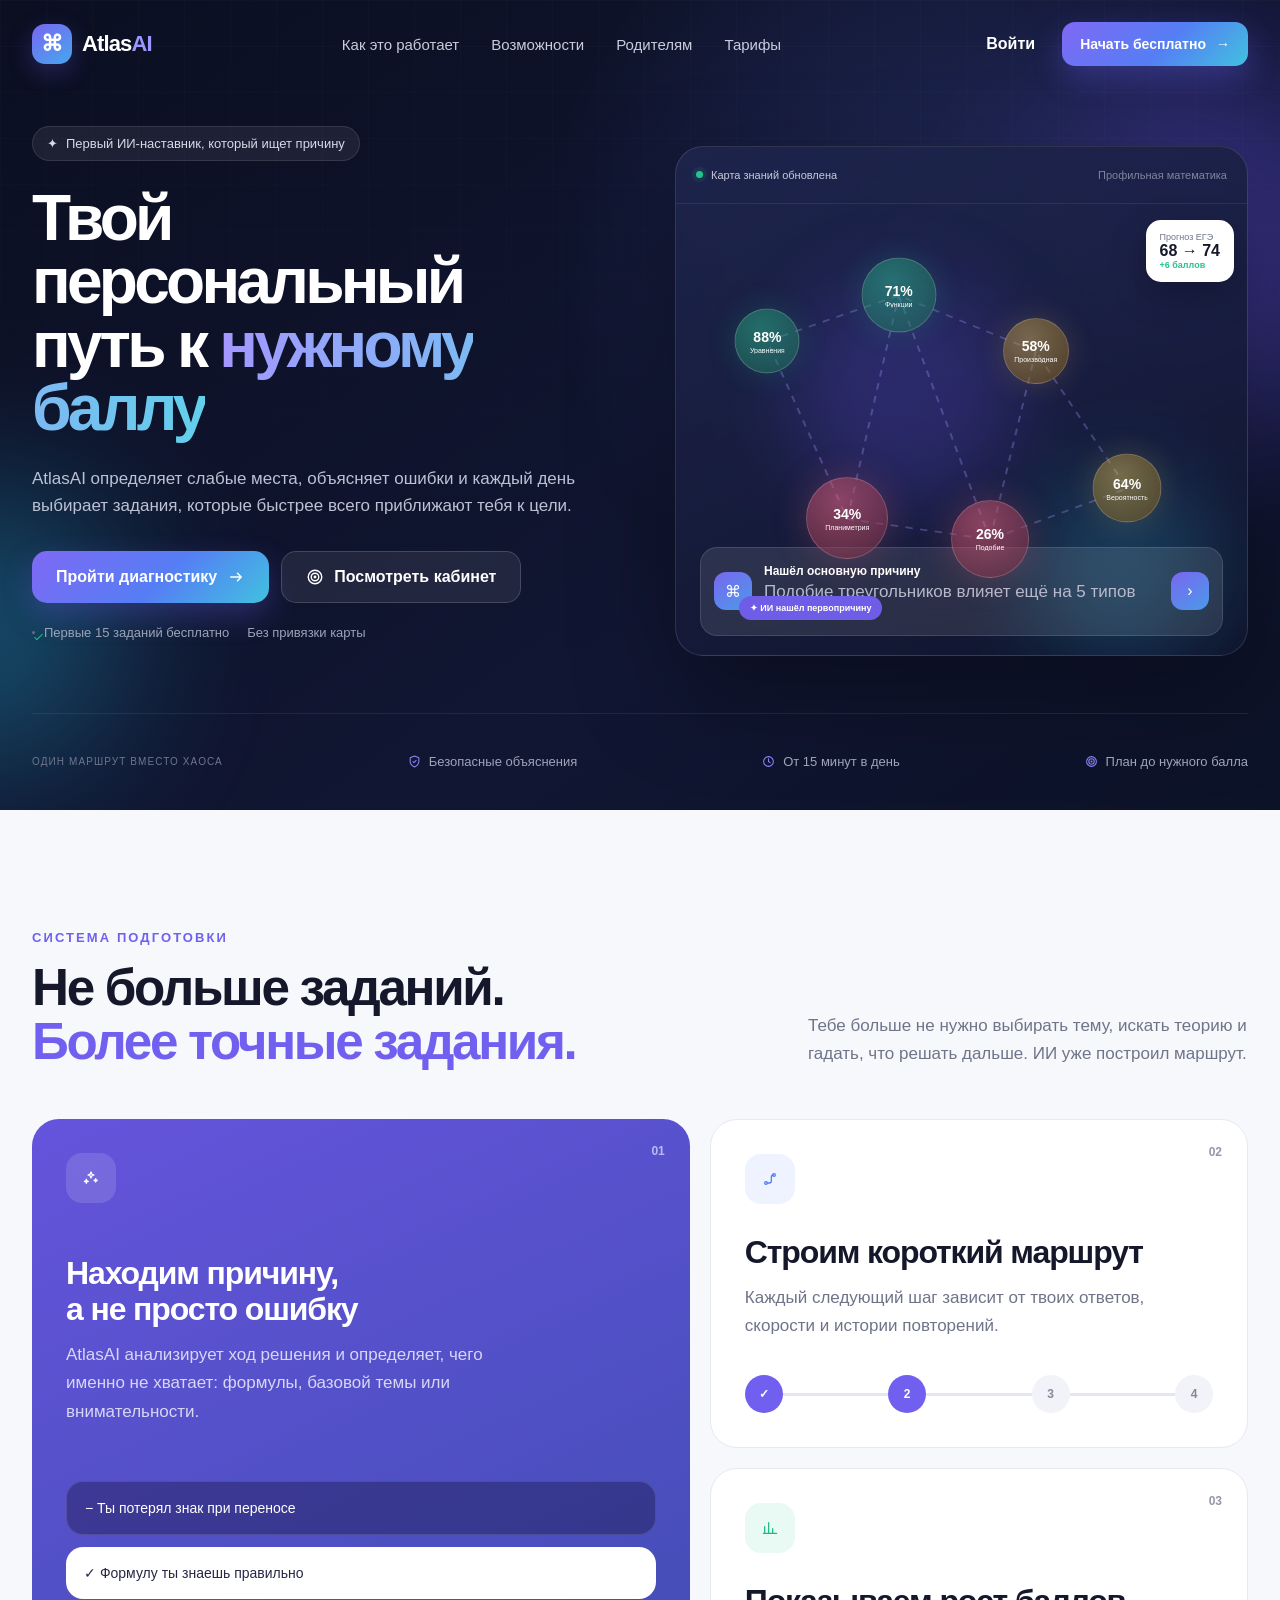
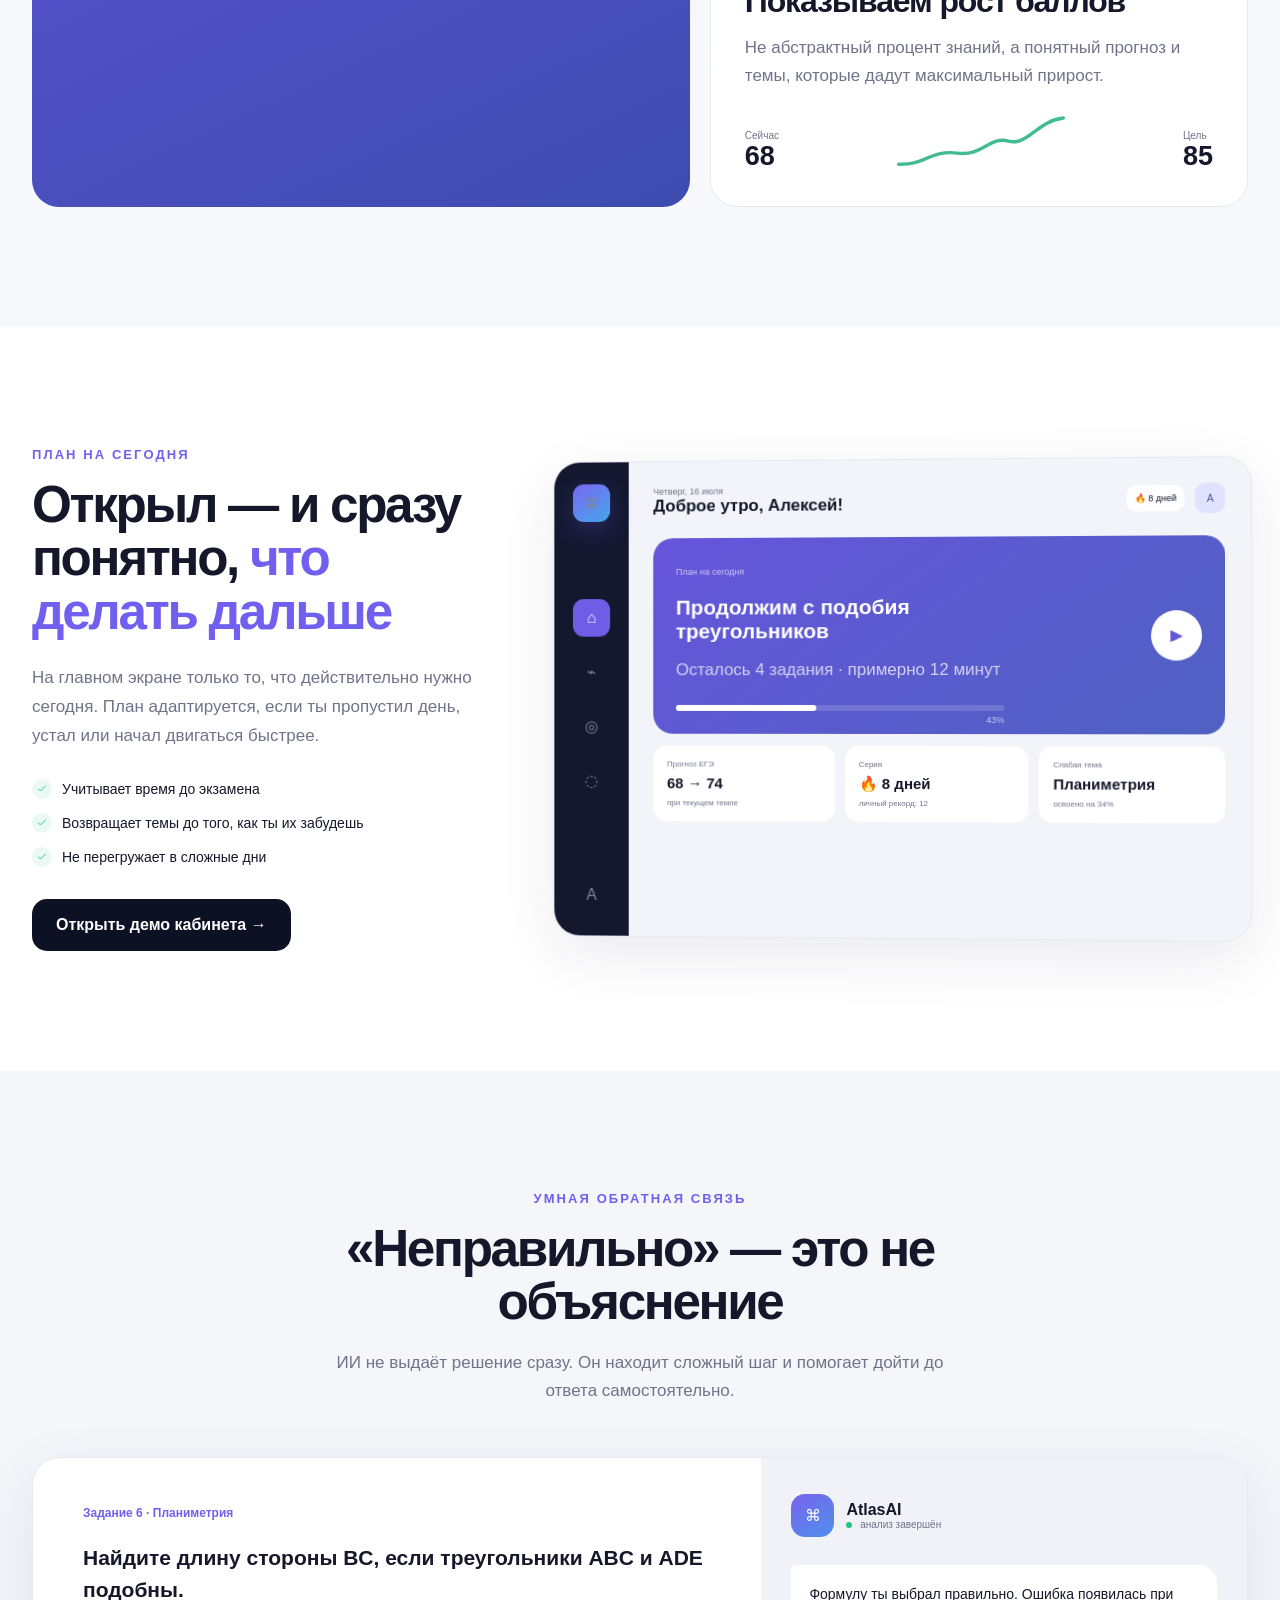
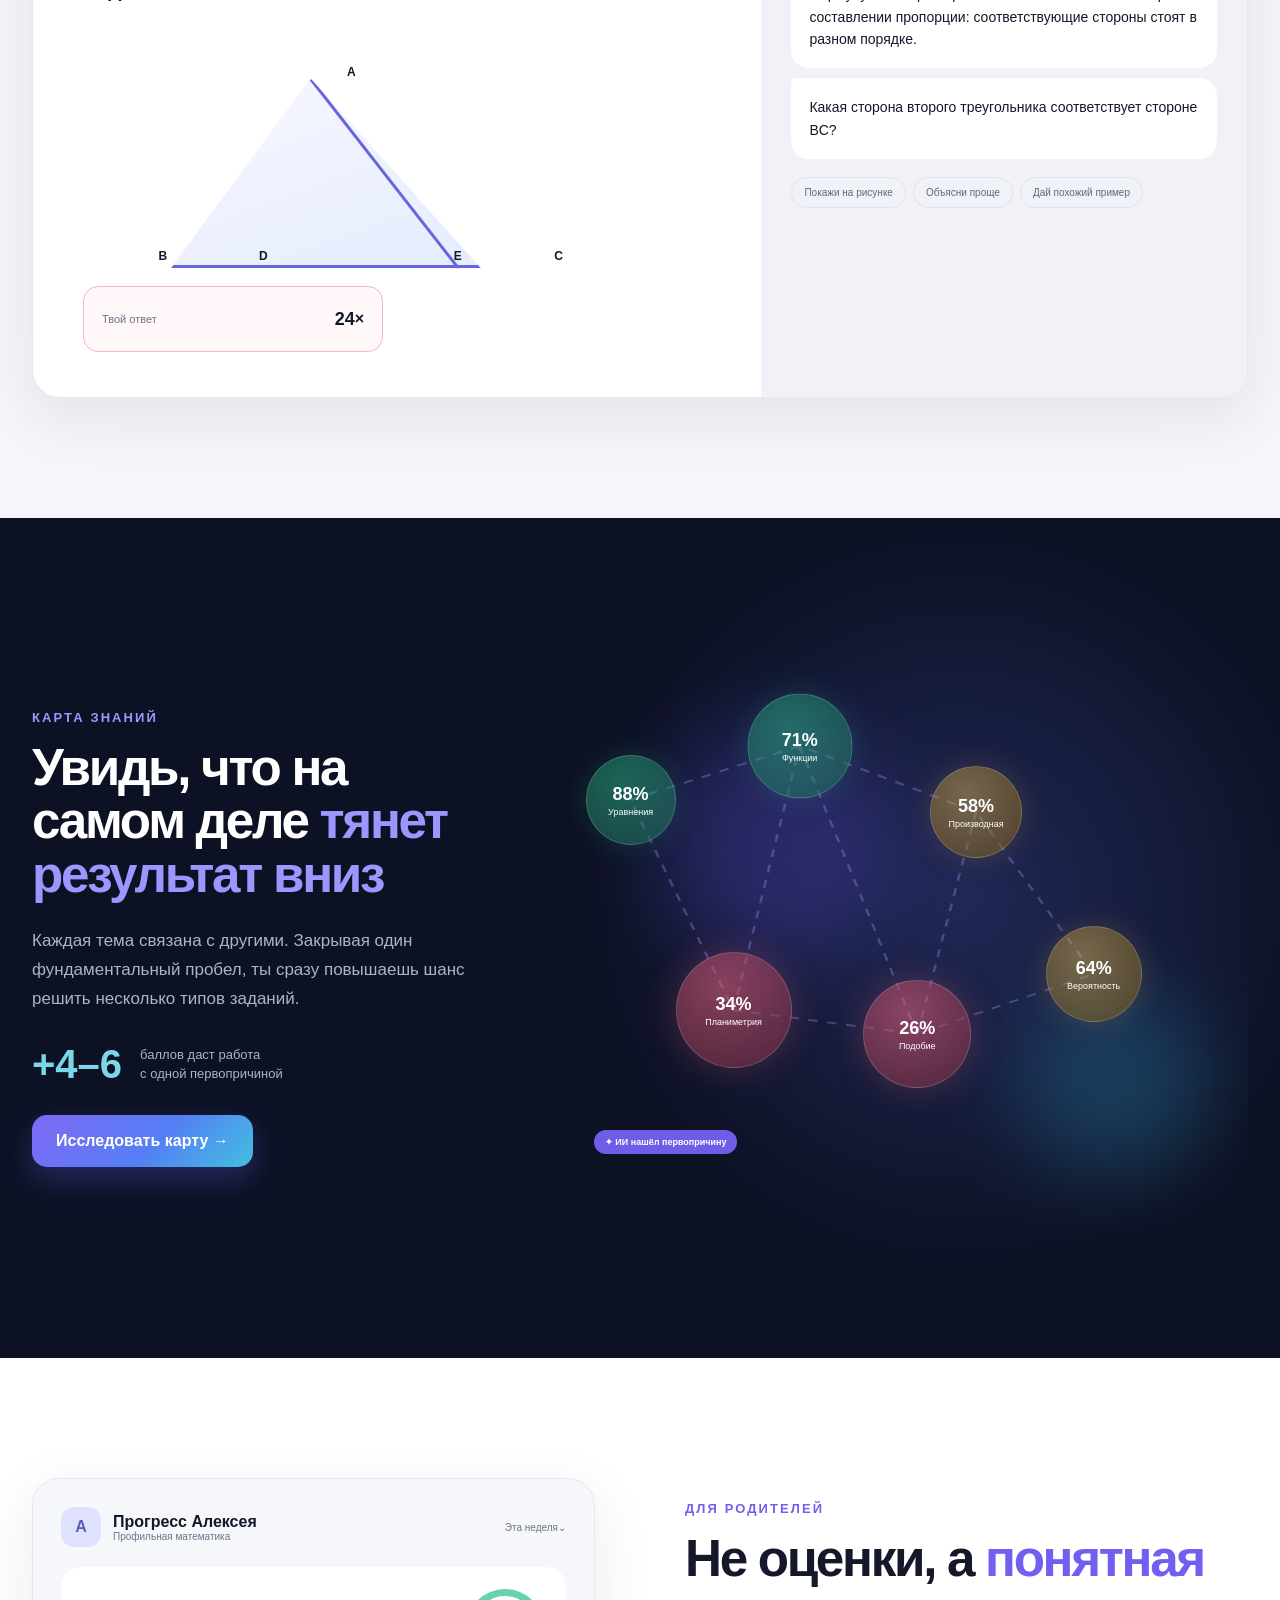
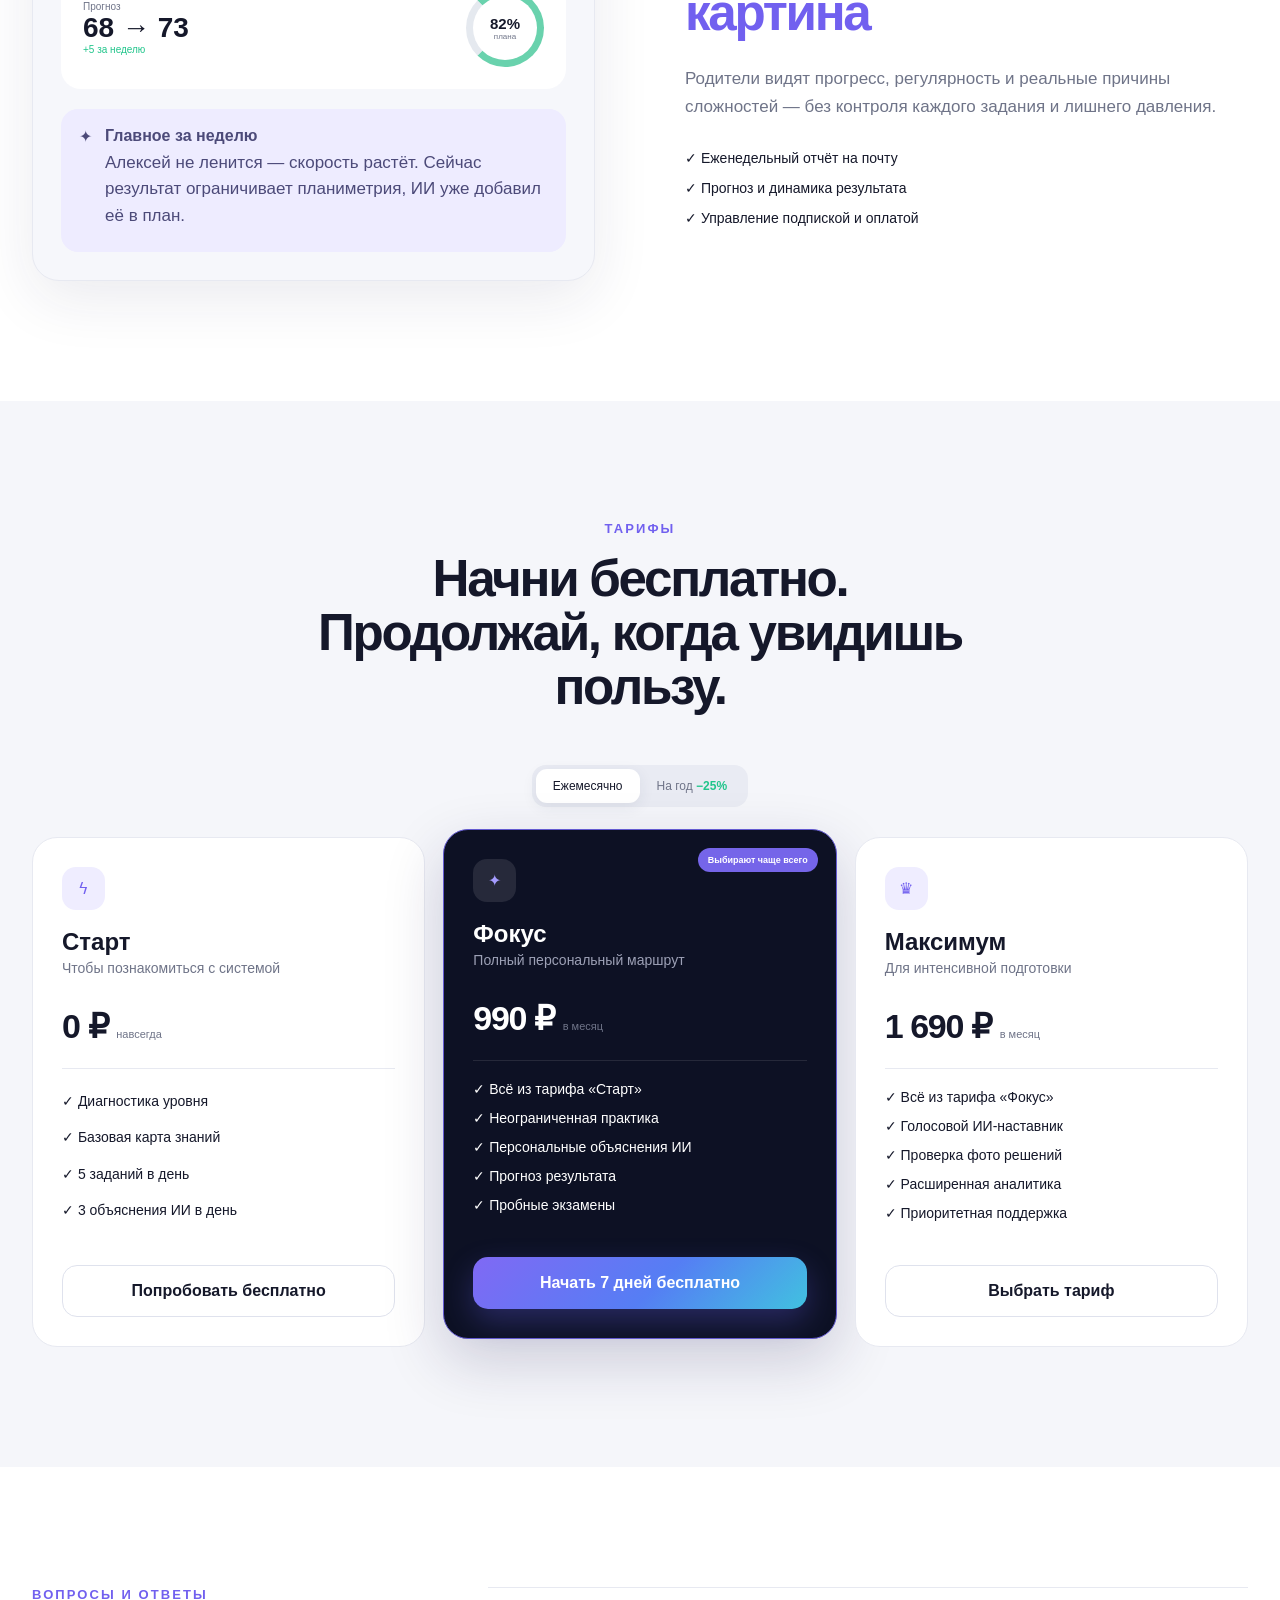
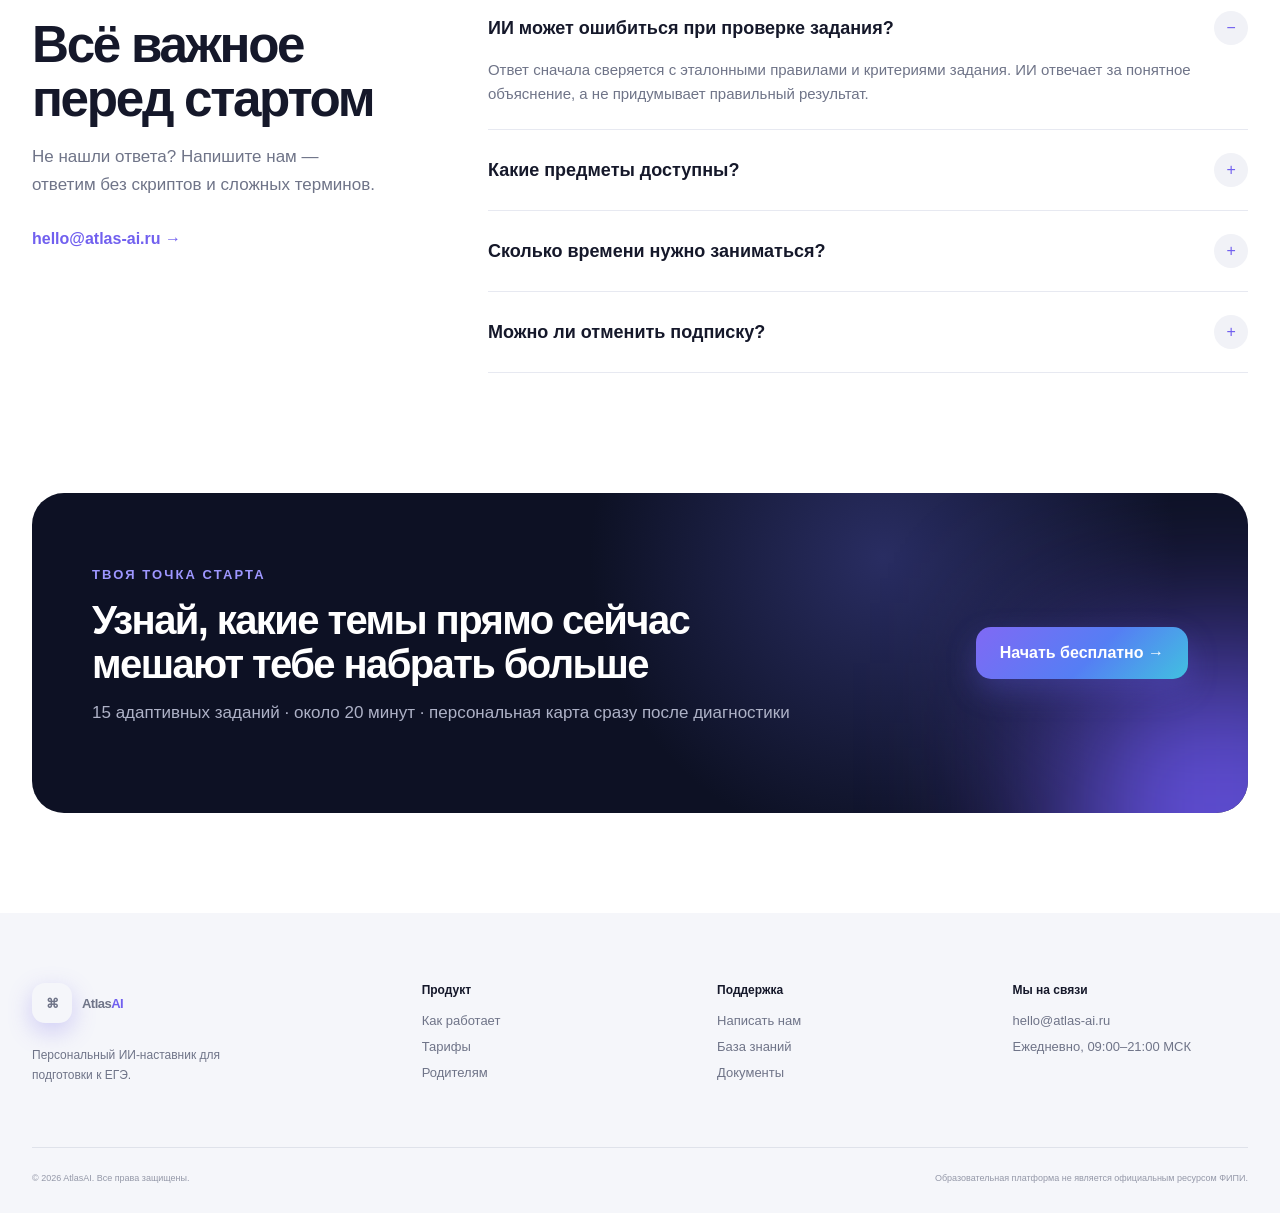
==== commit 1a23dcca: "Add files via upload" ====
--- a/index.html
+++ b/index.html
@@ -27,8 +27,8 @@
           <div class="eyebrow"><span>✦</span> Первый ИИ-наставник, который ищет причину</div>
           <h1>Твой персональный путь к <span>нужному баллу</span></h1>
           <p>AtlasAI определяет слабые места, объясняет ошибки и каждый день выбирает задания, которые быстрее всего приближают тебя к цели.</p>
-          <div class="hero__buttons"><a class="button button--primary" href="register.html">Пройти диагностику <span>→</span></a><a class="button button--ghost" href="dashboard.html"><span>▶</span> Посмотреть кабинет</a></div>
-          <div class="hero__note"><span>✓</span> Первые 15 заданий бесплатно <i></i> Без привязки карты</div>
+          <div class="hero__buttons"><a class="button button--primary" href="register.html">Пройти диагностику <span data-icon="arrow"></span></a><a class="button button--ghost" href="dashboard.html"><span data-icon="target"></span> Посмотреть кабинет</a></div>
+          <div class="hero__note"><span data-icon="check"></span> Первые 15 заданий бесплатно <i></i> Без привязки карты</div>
         </div>
         <div class="hero-product">
           <div class="hero-product__top"><div><span class="online-dot"></span> Карта знаний обновлена</div><span>Профильная математика</span></div>
@@ -47,20 +47,20 @@
           <div class="score-pill"><small>Прогноз ЕГЭ</small><strong>68 → 74</strong><span>+6 баллов</span></div>
         </div>
       </div>
-      <div class="container trust-row"><span>Один маршрут вместо хаоса</span><div>◇ Безопасные объяснения</div><div>◷ От 15 минут в день</div><div>◎ План до нужного балла</div></div>
+      <div class="container trust-row"><span>Один маршрут вместо хаоса</span><div><span data-icon="shield"></span>Безопасные объяснения</div><div><span data-icon="clock"></span>От 15 минут в день</div><div><span data-icon="target"></span>План до нужного балла</div></div>
     </section>
 
     <section class="section section--light" id="how"><div class="container">
       <div class="section-heading"><div><span class="section-kicker">Система подготовки</span><h2>Не больше заданий.<br><span>Более точные задания.</span></h2></div><p>Тебе больше не нужно выбирать тему, искать теорию и гадать, что решать дальше. ИИ уже построил маршрут.</p></div>
       <div class="bento">
-        <article class="bento-card bento-card--large purple-card"><div class="card-number">01</div><span class="feature-icon">⌘</span><h3>Находим причину,<br>а не просто ошибку</h3><p>AtlasAI анализирует ход решения и определяет, чего именно не хватает: формулы, базовой темы или внимательности.</p><div class="reason-demo"><div class="reason-demo__wrong">− Ты потерял знак при переносе</div><div class="reason-demo__right">✓ Формулу ты знаешь правильно</div></div></article>
-        <article class="bento-card"><div class="card-number">02</div><span class="feature-icon blue">⌁</span><h3>Строим короткий маршрут</h3><p>Каждый следующий шаг зависит от твоих ответов, скорости и истории повторений.</p><div class="mini-route"><span class="done">✓</span><i></i><span class="active">2</span><i></i><span>3</span><i></i><span>4</span></div></article>
-        <article class="bento-card"><div class="card-number">03</div><span class="feature-icon green">↗</span><h3>Показываем рост баллов</h3><p>Не абстрактный процент знаний, а понятный прогноз и темы, которые дадут максимальный прирост.</p><div class="score-chart"><div><small>Сейчас</small><strong>68</strong></div><svg viewBox="0 0 200 70"><path d="M4 61 C35 62 42 44 72 48 S110 28 132 34 S166 10 196 7"/></svg><div><small>Цель</small><strong>85</strong></div></div></article>
+        <article class="bento-card bento-card--large purple-card"><div class="card-number">01</div><span class="feature-icon" data-icon="sparkles"></span><h3>Находим причину,<br>а не просто ошибку</h3><p>AtlasAI анализирует ход решения и определяет, чего именно не хватает: формулы, базовой темы или внимательности.</p><div class="reason-demo"><div class="reason-demo__wrong">− Ты потерял знак при переносе</div><div class="reason-demo__right">✓ Формулу ты знаешь правильно</div></div></article>
+        <article class="bento-card"><div class="card-number">02</div><span class="feature-icon blue" data-icon="route"></span><h3>Строим короткий маршрут</h3><p>Каждый следующий шаг зависит от твоих ответов, скорости и истории повторений.</p><div class="mini-route"><span class="done">✓</span><i></i><span class="active">2</span><i></i><span>3</span><i></i><span>4</span></div></article>
+        <article class="bento-card"><div class="card-number">03</div><span class="feature-icon green" data-icon="chart"></span><h3>Показываем рост баллов</h3><p>Не абстрактный процент знаний, а понятный прогноз и темы, которые дадут максимальный прирост.</p><div class="score-chart"><div><small>Сейчас</small><strong>68</strong></div><svg viewBox="0 0 200 70"><path d="M4 61 C35 62 42 44 72 48 S110 28 132 34 S166 10 196 7"/></svg><div><small>Цель</small><strong>85</strong></div></div></article>
       </div>
     </div></section>
 
     <section class="section product-section" id="features"><div class="container product-grid">
-      <div class="product-copy"><span class="section-kicker">План на сегодня</span><h2>Открыл — и сразу понятно, <span>что делать дальше</span></h2><p>На главном экране только то, что действительно нужно сегодня. План адаптируется, если ты пропустил день, устал или начал двигаться быстрее.</p><ul><li>✓ Учитывает время до экзамена</li><li>✓ Возвращает темы до того, как ты их забудешь</li><li>✓ Не перегружает в сложные дни</li></ul><a class="button button--dark" href="dashboard.html">Открыть демо кабинета →</a></div>
+      <div class="product-copy"><span class="section-kicker">План на сегодня</span><h2>Открыл — и сразу понятно, <span>что делать дальше</span></h2><p>На главном экране только то, что действительно нужно сегодня. План адаптируется, если ты пропустил день, устал или начал двигаться быстрее.</p><ul><li><span data-icon="check"></span>Учитывает время до экзамена</li><li><span data-icon="check"></span>Возвращает темы до того, как ты их забудешь</li><li><span data-icon="check"></span>Не перегружает в сложные дни</li></ul><a class="button button--dark" href="dashboard.html">Открыть демо кабинета →</a></div>
       <div class="dash-preview"><div class="dash-preview__side"><span class="logo__mark">⌘</span><div><span class="active">⌂</span><span>⌁</span><span>◎</span><span>◌</span></div><span>А</span></div><div class="dash-preview__main"><div class="dash-preview__head"><div><small>Четверг, 16 июля</small><b>Доброе утро, Алексей!</b></div><div><span>🔥 8 дней</span><span class="mini-avatar">А</span></div></div><div class="today-card"><div><span>План на сегодня</span><h4>Продолжим с подобия треугольников</h4><p>Осталось 4 задания · примерно 12 минут</p><div class="today-progress"><i></i><span>43%</span></div></div><button type="button">▶</button></div><div class="dash-mini-grid"><div><span>Прогноз ЕГЭ</span><strong>68 → 74</strong><small>при текущем темпе</small></div><div><span>Серия</span><strong>🔥 8 дней</strong><small>личный рекорд: 12</small></div><div><span>Слабая тема</span><strong>Планиметрия</strong><small>освоено на 34%</small></div></div></div></div>
     </div></section>
 
--- a/styles.css
+++ b/styles.css
@@ -44,3 +44,23 @@
 
 /* Pure HTML helpers */
 .icon{display:inline-grid;place-items:center;flex:0 0 auto;font-style:normal;line-height:1}.icon svg{width:1em;height:1em;fill:none;stroke:currentColor;stroke-width:2;stroke-linecap:round;stroke-linejoin:round}.hidden{display:none!important}.toast{position:fixed;right:24px;bottom:24px;z-index:100;background:#15182a;color:#fff;border-radius:15px;padding:14px 18px;box-shadow:0 16px 40px rgba(0,0,0,.24);font-size:13px;transform:translateY(30px);opacity:0;pointer-events:none;transition:.25s}.toast.show{transform:none;opacity:1}.plain-link-button{border:0;background:none;padding:0}.site-header a.button{color:#fff}.app-sidebar .logo{text-decoration:none}.app-profile{text-decoration:none}.student-app .logo{cursor:pointer}.choice-grid button>span.choice-text{width:48px;font-size:12px}.choice-grid button>span.choice-icon{font-size:19px}.diagnostic-actions-static{display:flex;gap:10px;align-items:center}.knowledge-node{padding:0}.knowledge-node:focus-visible,.button:focus-visible,button:focus-visible,a:focus-visible,input:focus-visible{outline:3px solid rgba(65,202,232,.45);outline-offset:3px}.sidebar-icon{width:19px;text-align:center;font-size:16px}.top-icon{font-size:15px}.price-card .button{width:100%}.loading-screen{position:fixed;inset:0;background:var(--dark);z-index:200;display:grid;place-items:center;color:#fff;transition:.35s}.loading-screen.hide{opacity:0;pointer-events:none}.loading-brand{display:grid;justify-items:center;gap:15px;font-weight:800;font-size:20px}.loading-brand .logo__mark{animation:pulse 1.1s infinite alternate}@keyframes pulse{to{transform:scale(1.08);box-shadow:0 8px 35px rgba(65,202,232,.5)}}.app-sidebar nav a{height:45px;border-radius:12px;color:#8990a7;display:flex;align-items:center;gap:12px;padding:0 13px;font-size:12px;position:relative}.app-sidebar nav a.active{background:rgba(113,96,239,.18);color:#fff}.app-sidebar nav a.active .sidebar-icon{color:#9c92ff}.app-sidebar nav a i{position:absolute;right:12px;width:6px;height:6px;border-radius:50%;background:#8d82f4}.mobile-nav a{border:0;background:none;color:#8b90a2;display:grid;justify-items:center;gap:3px;font-size:8px}.mobile-nav a.active{color:var(--primary)}.mobile-nav a.solve{transform:translateY(-12px)}.mobile-nav a.solve>span{width:48px;height:48px;border-radius:16px;background:linear-gradient(145deg,#7763ec,#4e96eb);color:white;display:grid;place-items:center;box-shadow:0 8px 25px rgba(100,92,224,.32)}.mobile-nav a em{font-style:normal}.pricing-page__top>a:last-child{display:flex;align-items:center;gap:7px;font-size:11px}.onboarding__top>a:last-child{color:var(--muted);font-size:12px}.choice-grid button>strong{position:absolute;right:15px;color:var(--primary)}.auth-form a{color:var(--primary)}.lesson-answer label>.answer-input{height:54px;border:1px solid #dfe2eb;border-radius:14px;display:flex;align-items:center;padding-right:15px}.lesson-answer.has-error label>.answer-input{border-color:#f1a9b7;background:#fff8f9}.faq-item .faq-answer{display:block;max-height:0;overflow:hidden;margin:0;color:var(--muted);line-height:1.6;transition:.3s}.faq-item.is-open .faq-answer{max-height:100px;margin-top:13px}
+
+/* v2: wider layout, readable type and complete account UI */
+:root{--container:1400px}.container{width:min(var(--container),calc(100% - 64px))}body{font-size:16px}.landing p{font-size:17px}.site-header nav{font-size:15px}.section{padding:120px 0}.section-kicker{font-size:13px}.bento-card p,.product-copy>p,.map-copy>p,.parents-copy>p{font-size:17px}.bento-card h3{font-size:32px}.price-card p,.price-card li{font-size:14px}.faq-item b{font-size:18px}.faq-item .faq-answer{font-size:15px}.footer-grid a,.footer-grid button,.footer-grid span{font-size:13px}.auth-form{width:min(470px,100%)}.auth-form label{font-size:14px}.auth-form input{font-size:15px}.form-bottom,.form-row>button{font-size:13px}.app-sidebar{width:272px;padding:28px 22px}.app-content{margin-left:272px}.app-sidebar nav a{height:51px;font-size:14px;padding:0 15px}.sidebar-icon{width:21px}.sidebar-icon svg{width:20px;height:20px}.app-top{height:78px;padding:0 38px}.app-top>div:first-child{font-size:15px}.app-top__actions>button{height:42px;font-size:12px;padding:0 14px}.app-top__actions>button svg{width:18px;height:18px}.dashboard-page,.knowledge-page{max-width:1660px;padding:40px}.dashboard-heading h1{font-size:34px}.dashboard-heading>div:first-child>span,.dashboard-heading p{font-size:14px}.continue-card{min-height:350px;padding:34px}.continue-card h2{font-size:34px}.continue-card p{font-size:14px}.continue-label,.continue-stats span,.continue-progress>div{font-size:11px}.forecast-card{padding:28px}.forecast-card__top{font-size:14px}.forecast-score span,.forecast-goal span{font-size:11px}.forecast-goal b{font-size:16px}.forecast-card>p{font-size:11px}.block-head h2{font-size:25px}.plan-list>div{padding:15px 0}.plan-list b{font-size:14px}.plan-list small,.plan-list em{font-size:11px}.ai-advice b{font-size:14px}.ai-advice small{font-size:10px}.ai-advice>p{font-size:14px}.ai-advice>a,.ai-advice>button{font-size:12px;color:var(--primary);font-weight:700}.dashboard-stats small,.dashboard-stats article>span:last-child{font-size:11px}.dashboard-stats strong{font-size:21px}.lesson-task h1{font-size:25px}.task-meta span{font-size:11px}.lesson-answer label{font-size:13px}.lesson-answer input{font-size:15px}.lesson-tools>button:not(.button),.lesson-tools .button{font-size:12px}.mentor-panel{width:auto}.mentor-head b{font-size:15px}.mentor-head small,.mentor-note{font-size:10px}.mentor-intro,.mentor-message,.user-message{font-size:12px}.mentor-message button,.quick-prompts button{font-size:10px}.mentor-input input{font-size:12px}.knowledge-heading h1{font-size:36px}.knowledge-heading p{font-size:14px}.knowledge-filters button{font-size:12px}.topic-panel{width:350px;padding:28px}.full-map>.knowledge{margin-right:370px}.topic-panel>p{font-size:13px}.topic-meter>div,.topic-links>span{font-size:11px}.topic-impact small{font-size:10px}.topic-impact b{font-size:17px}.topic-links b{font-size:10px}.topic-panel .button{font-size:12px}.topic-panel>small{font-size:10px}.pricing-page .container{max-width:1400px}.pricing-page h1{font-size:54px}.pricing-guarantees span{font-size:11px}.pricing-guarantees b{font-size:14px}
+
+[data-icon]{display:inline-grid;place-items:center;line-height:0;flex:0 0 auto}[data-icon] svg{width:1em;height:1em;fill:none;stroke:currentColor;stroke-width:1.9;stroke-linecap:round;stroke-linejoin:round}.sidebar-icon[data-icon]{font-size:20px}.mobile-nav [data-icon]{font-size:21px}.app-top [data-icon]{font-size:18px}.button [data-icon]{font-size:18px}.stat-icon [data-icon]{font-size:19px}
+
+.ui-popover{position:fixed;z-index:90;background:#fff;border:1px solid var(--border);border-radius:20px;box-shadow:0 22px 70px rgba(25,31,68,.2);opacity:0;visibility:hidden;transform:translateY(-8px);transition:.2s}.ui-popover.open{opacity:1;visibility:visible;transform:none}.notifications-popover{right:78px;top:70px;width:390px;overflow:hidden}.popover-head{padding:20px 22px 15px;display:flex;justify-content:space-between;align-items:center;border-bottom:1px solid var(--border)}.popover-head h3{font-size:17px;margin:0}.popover-head button{border:0;background:none;color:var(--primary);font-size:11px}.notification-list{max-height:420px;overflow:auto}.notification-item{padding:17px 20px;display:flex;gap:12px;border-bottom:1px solid #edf0f4;position:relative}.notification-item.unread{background:#f7f6ff}.notification-item__icon{width:40px;height:40px;border-radius:13px;background:#eeecff;color:var(--primary);display:grid;place-items:center}.notification-item__icon svg{width:19px}.notification-item>div{display:grid;gap:3px;flex:1}.notification-item b{font-size:13px}.notification-item p{font-size:12px;line-height:1.45;color:var(--muted);margin:0}.notification-item time{font-size:10px;color:#a0a4b3}.notification-item.unread:after{content:"";position:absolute;right:16px;top:18px;width:7px;height:7px;border-radius:50%;background:var(--primary)}.notification-empty{padding:32px;text-align:center;color:var(--muted);font-size:13px}
+
+.profile-popover{right:28px;top:70px;width:300px;padding:10px}.profile-summary{padding:12px;display:flex;align-items:center;gap:12px}.profile-summary>span{width:45px;height:45px;border-radius:14px;background:#e3e5ff;color:#545da8;display:grid;place-items:center;font-weight:800}.profile-summary div{display:grid}.profile-summary b{font-size:14px}.profile-summary small{font-size:11px;color:var(--muted)}.profile-popover nav{display:grid;border-top:1px solid var(--border);padding-top:8px}.profile-popover nav a,.profile-popover nav button{height:43px;border:0;background:none;border-radius:11px;display:flex;align-items:center;gap:11px;padding:0 12px;font-size:12px;text-align:left}.profile-popover nav a:hover,.profile-popover nav button:hover{background:#f3f4f8}.profile-popover nav [data-icon]{font-size:17px;color:#777d91}.profile-balance-mini{margin:7px 0;padding:12px;border-radius:13px;background:linear-gradient(135deg,#eeecff,#edf8ff);display:flex;align-items:center;justify-content:space-between}.profile-balance-mini span{display:grid;font-size:10px;color:var(--muted)}.profile-balance-mini strong{font-size:17px;color:var(--primary)}.profile-balance-mini button{border:0;background:var(--primary);color:#fff;border-radius:9px;padding:8px 10px;font-size:10px}
+
+.modal-backdrop{position:fixed;inset:0;background:rgba(7,10,24,.56);backdrop-filter:blur(5px);z-index:100;display:grid;place-items:center;padding:20px;opacity:0;visibility:hidden;transition:.2s}.modal-backdrop.open{opacity:1;visibility:visible}.ui-modal{width:min(540px,100%);max-height:90vh;overflow:auto;background:#fff;border-radius:26px;box-shadow:0 30px 100px rgba(0,0,0,.3);padding:30px;transform:scale(.97);transition:.2s}.modal-backdrop.open .ui-modal{transform:none}.modal-title{display:flex;justify-content:space-between;align-items:flex-start;margin-bottom:22px}.modal-title h2{font-size:25px;margin:0 0 5px}.modal-title p{font-size:13px;color:var(--muted);margin:0}.modal-close{width:36px;height:36px;border:0;border-radius:11px;background:#f1f2f6;font-size:20px}.balance-current{display:flex;align-items:center;justify-content:space-between;padding:18px;border-radius:17px;background:linear-gradient(135deg,#171c36,#323d79);color:#fff;margin-bottom:21px}.balance-current span{display:grid;font-size:11px;color:#b5bad0}.balance-current strong{font-size:28px;color:#fff}.balance-current>span:last-child{width:45px;height:45px;border-radius:14px;background:rgba(255,255,255,.11);display:grid;place-items:center;font-size:21px}.amount-label{font-size:12px;font-weight:700}.amount-grid{display:grid;grid-template-columns:repeat(4,1fr);gap:8px;margin:10px 0 14px}.amount-grid button{height:46px;border:1px solid var(--border);background:#fafbfc;border-radius:12px;font-size:13px}.amount-grid button.active{border-color:var(--primary);background:#f0eeff;color:var(--primary);font-weight:700}.custom-amount{height:52px;border:1px solid var(--border);border-radius:13px;display:flex;align-items:center;padding:0 15px;margin-bottom:18px}.custom-amount input{border:0;outline:0;flex:1;font-size:16px}.custom-amount span{color:var(--muted)}.payment-method{display:flex;align-items:center;gap:12px;border:1px solid var(--border);border-radius:14px;padding:14px;margin:10px 0 20px}.payment-method>span{width:40px;height:40px;background:#edf0ff;color:var(--primary);border-radius:12px;display:grid;place-items:center}.payment-method div{display:grid;flex:1}.payment-method b{font-size:13px}.payment-method small{font-size:10px;color:var(--muted)}.payment-method input{width:17px;height:17px}.ui-modal>.button{width:100%}.modal-note{text-align:center;color:var(--muted);font-size:10px;margin:12px 0 0}
+
+.app-chat-launcher{position:fixed;right:28px;bottom:28px;z-index:45;width:58px;height:58px;border:0;border-radius:19px;background:linear-gradient(145deg,#7965ec,#48a2e9);color:#fff;display:grid;place-items:center;box-shadow:0 14px 35px rgba(92,84,218,.35)}.app-chat-launcher [data-icon]{font-size:25px}.app-chat-launcher i{position:absolute;right:-2px;top:-2px;width:16px;height:16px;border-radius:50%;background:var(--green);border:3px solid #fff}.global-chat{position:fixed;right:22px;bottom:22px;width:410px;height:min(650px,calc(100vh - 44px));background:#f1f2f7;border:1px solid var(--border);border-radius:24px;box-shadow:0 28px 90px rgba(17,22,55,.25);z-index:80;display:flex;flex-direction:column;opacity:0;visibility:hidden;transform:translateY(18px) scale(.97);transition:.22s;overflow:hidden}.global-chat.open{opacity:1;visibility:visible;transform:none}.global-chat__head{height:76px;background:#fff;padding:0 18px;display:flex;align-items:center;justify-content:space-between;border-bottom:1px solid var(--border)}.global-chat__person{display:flex;align-items:center;gap:10px}.global-chat__person>span{width:42px;height:42px;border-radius:13px;background:linear-gradient(145deg,#7965ec,#4b9ce8);color:#fff;display:grid;place-items:center}.global-chat__person div{display:grid}.global-chat__person b{font-size:14px}.global-chat__person small{font-size:10px;color:var(--muted)}.global-chat__head button{border:0;background:#f1f2f6;width:34px;height:34px;border-radius:10px}.global-chat__body{flex:1;overflow:auto;padding:18px}.global-chat__hello{background:#fff;border-radius:4px 15px 15px 15px;padding:15px;font-size:12px;line-height:1.55}.global-chat__quick{display:flex;flex-wrap:wrap;gap:7px;margin-top:12px}.global-chat__quick button{border:1px solid #dde0e9;background:#fff;border-radius:100px;padding:9px 11px;font-size:10px}.global-chat__input{margin:12px;height:52px;border:1px solid var(--border);background:#fff;border-radius:14px;display:flex;align-items:center;padding:0 8px}.global-chat__input input{border:0;outline:0;flex:1;min-width:0;padding:0 9px;font-size:12px}.global-chat__input button{width:36px;height:36px;border:0;border-radius:10px;background:var(--primary);color:#fff}.lesson-chat-hidden .lesson-grid{grid-template-columns:1fr}.lesson-chat-hidden .mentor-panel{display:none}.lesson-chat-reopen{position:fixed;right:24px;bottom:24px;z-index:44;display:none}.lesson-chat-hidden .lesson-chat-reopen{display:grid}
+
+.profile-page{padding:40px;max-width:1660px;margin:auto}.profile-page__head{display:flex;justify-content:space-between;align-items:flex-end;margin-bottom:28px}.profile-page__head h1{font-size:36px;margin:0}.profile-page__head p{font-size:14px;color:var(--muted);margin:7px 0 0}.profile-grid{display:grid;grid-template-columns:1fr 1fr;gap:18px}.profile-card{background:#fff;border:1px solid var(--border);border-radius:22px;padding:26px}.profile-card--wide{grid-column:1/-1}.profile-card__head{display:flex;justify-content:space-between;align-items:center;margin-bottom:22px}.profile-card__head h2{font-size:20px;margin:0}.profile-card__head p{font-size:12px;color:var(--muted);margin:5px 0 0}.account-user{display:flex;align-items:center;gap:16px}.account-user__avatar{width:68px;height:68px;border-radius:21px;background:linear-gradient(145deg,#e1e4ff,#d8f5ff);color:#5961ad;display:grid;place-items:center;font-size:24px;font-weight:800}.account-user>div{display:grid}.account-user b{font-size:18px}.account-user span{font-size:13px;color:var(--muted)}.profile-form{display:grid;grid-template-columns:1fr 1fr;gap:14px;margin-top:25px}.profile-form label{display:grid;gap:7px;font-size:11px;font-weight:700}.profile-form input{height:50px;border:1px solid var(--border);border-radius:13px;padding:0 14px;outline:0}.profile-balance{background:linear-gradient(145deg,#171c36,#313d7c);color:#fff;overflow:hidden;position:relative}.profile-balance:after{content:"";position:absolute;width:170px;height:170px;border-radius:50%;background:#45bee2;filter:blur(65px);right:-70px;bottom:-80px;opacity:.35}.profile-balance .profile-card__head p{color:#aab0c5}.profile-balance__sum{display:grid;position:relative;z-index:2}.profile-balance__sum span{font-size:11px;color:#aeb4c9}.profile-balance__sum strong{font-size:42px}.profile-balance .button{margin-top:28px;position:relative;z-index:2;background:#fff;color:#4f57bd;box-shadow:none}.subscription-box{display:flex;align-items:center;justify-content:space-between;background:#f1efff;border-radius:17px;padding:18px}.subscription-box>div{display:flex;align-items:center;gap:12px}.subscription-box>div>span{width:43px;height:43px;border-radius:13px;background:var(--primary);color:#fff;display:grid;place-items:center}.subscription-box b{display:block;font-size:15px}.subscription-box small{font-size:11px;color:var(--muted)}.subscription-box>span{font-size:11px;color:var(--green);font-weight:700}.toggle-list{display:grid}.toggle-row{display:flex;align-items:center;justify-content:space-between;padding:15px 0;border-top:1px solid var(--border)}.toggle-row div{display:grid}.toggle-row b{font-size:13px}.toggle-row span{font-size:11px;color:var(--muted)}.switch{width:44px;height:25px;border:0;border-radius:100px;background:#dfe2e9;padding:3px}.switch i{display:block;width:19px;height:19px;border-radius:50%;background:#fff;transition:.2s}.switch.active{background:var(--primary)}.switch.active i{transform:translateX(19px)}.payment-table{width:100%;border-collapse:collapse}.payment-table th,.payment-table td{text-align:left;padding:14px 10px;border-top:1px solid var(--border);font-size:12px}.payment-table th{color:var(--muted);font-size:10px;text-transform:uppercase;letter-spacing:.08em}.payment-status{color:var(--green);font-weight:700}
+
+@media(max-width:1200px){.app-sidebar{width:230px}.app-content{margin-left:230px}.dashboard-page,.knowledge-page,.profile-page{padding:30px}.continue-visual{opacity:.55}.container{width:min(var(--container),calc(100% - 40px))}}
+@media(max-width:860px){.container{width:min(100% - 28px,720px)}.app-content{margin-left:0}.dashboard-page,.knowledge-page,.profile-page{padding:24px 16px}.notifications-popover{right:14px;top:66px;width:min(390px,calc(100% - 28px))}.profile-popover{right:14px;top:66px}.app-chat-launcher{right:18px;bottom:88px}.global-chat{right:10px;bottom:10px;width:calc(100% - 20px);height:calc(100vh - 20px)}.profile-grid{grid-template-columns:1fr}.profile-card--wide{grid-column:auto}.full-map>.knowledge{margin-right:0}.topic-panel{width:auto}.mobile-nav a{font-size:10px}}
+@media(max-width:560px){body{font-size:15px}.landing p{font-size:16px}.container{width:calc(100% - 24px)}.section{padding:74px 0}.app-top{padding:0 14px}.app-top__actions>button{padding:0 10px}.app-top__actions .streak{display:none}.profile-page__head{display:block}.profile-page__head .button{margin-top:16px}.profile-form{grid-template-columns:1fr}.profile-card{padding:20px}.amount-grid{grid-template-columns:repeat(2,1fr)}.notifications-popover{top:64px}.profile-popover{top:64px;width:calc(100% - 28px)}.ui-modal{padding:23px}.lesson-task h1{font-size:20px}.lesson-tools>button:not(.button),.lesson-tools .button{font-size:11px}.app-chat-launcher{bottom:86px}}
+.top-avatar{border:0}.app-top__actions>button.all-read i{display:none}.profile-card__head .plain-link-button{color:var(--primary);font-weight:700}.profile-balance [data-icon="wallet"]{font-size:25px}.app-plan>[data-icon]{font-size:18px}.lesson-chat-reopen{align-items:center;justify-content:center}
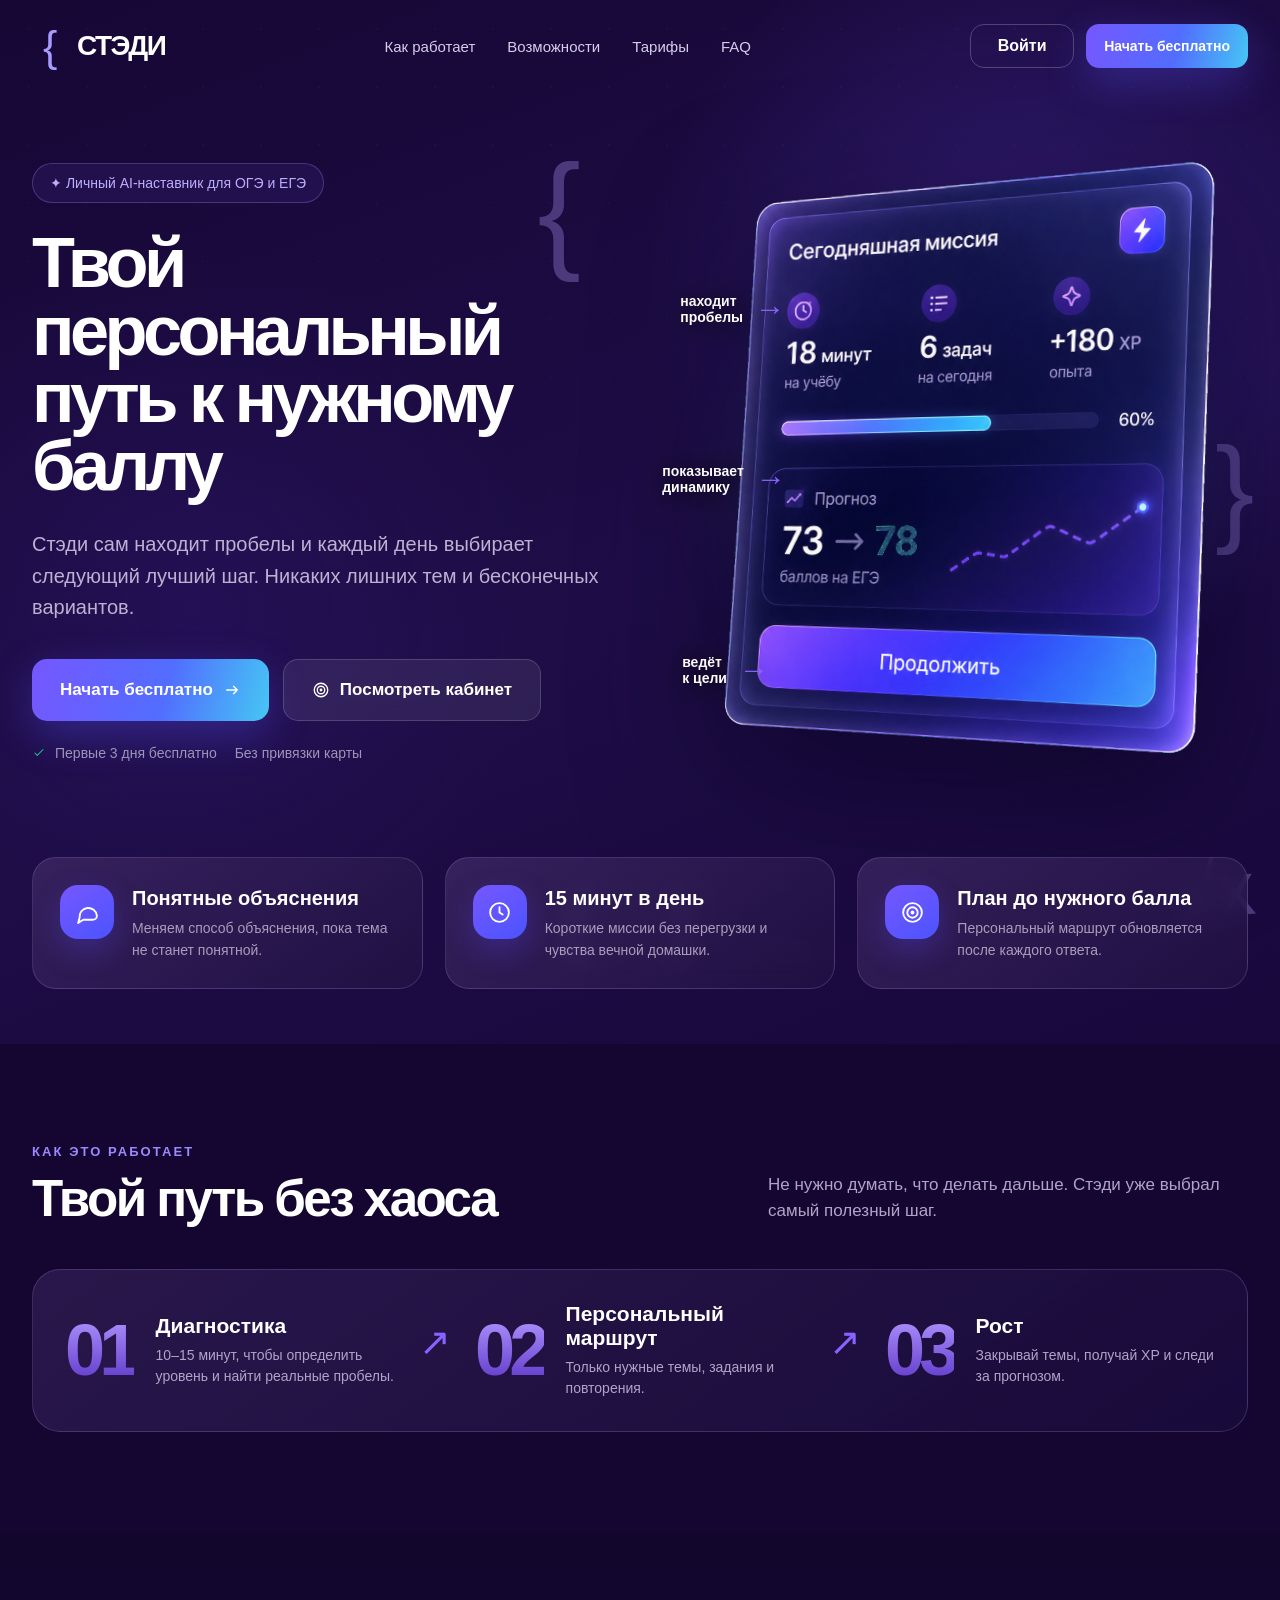
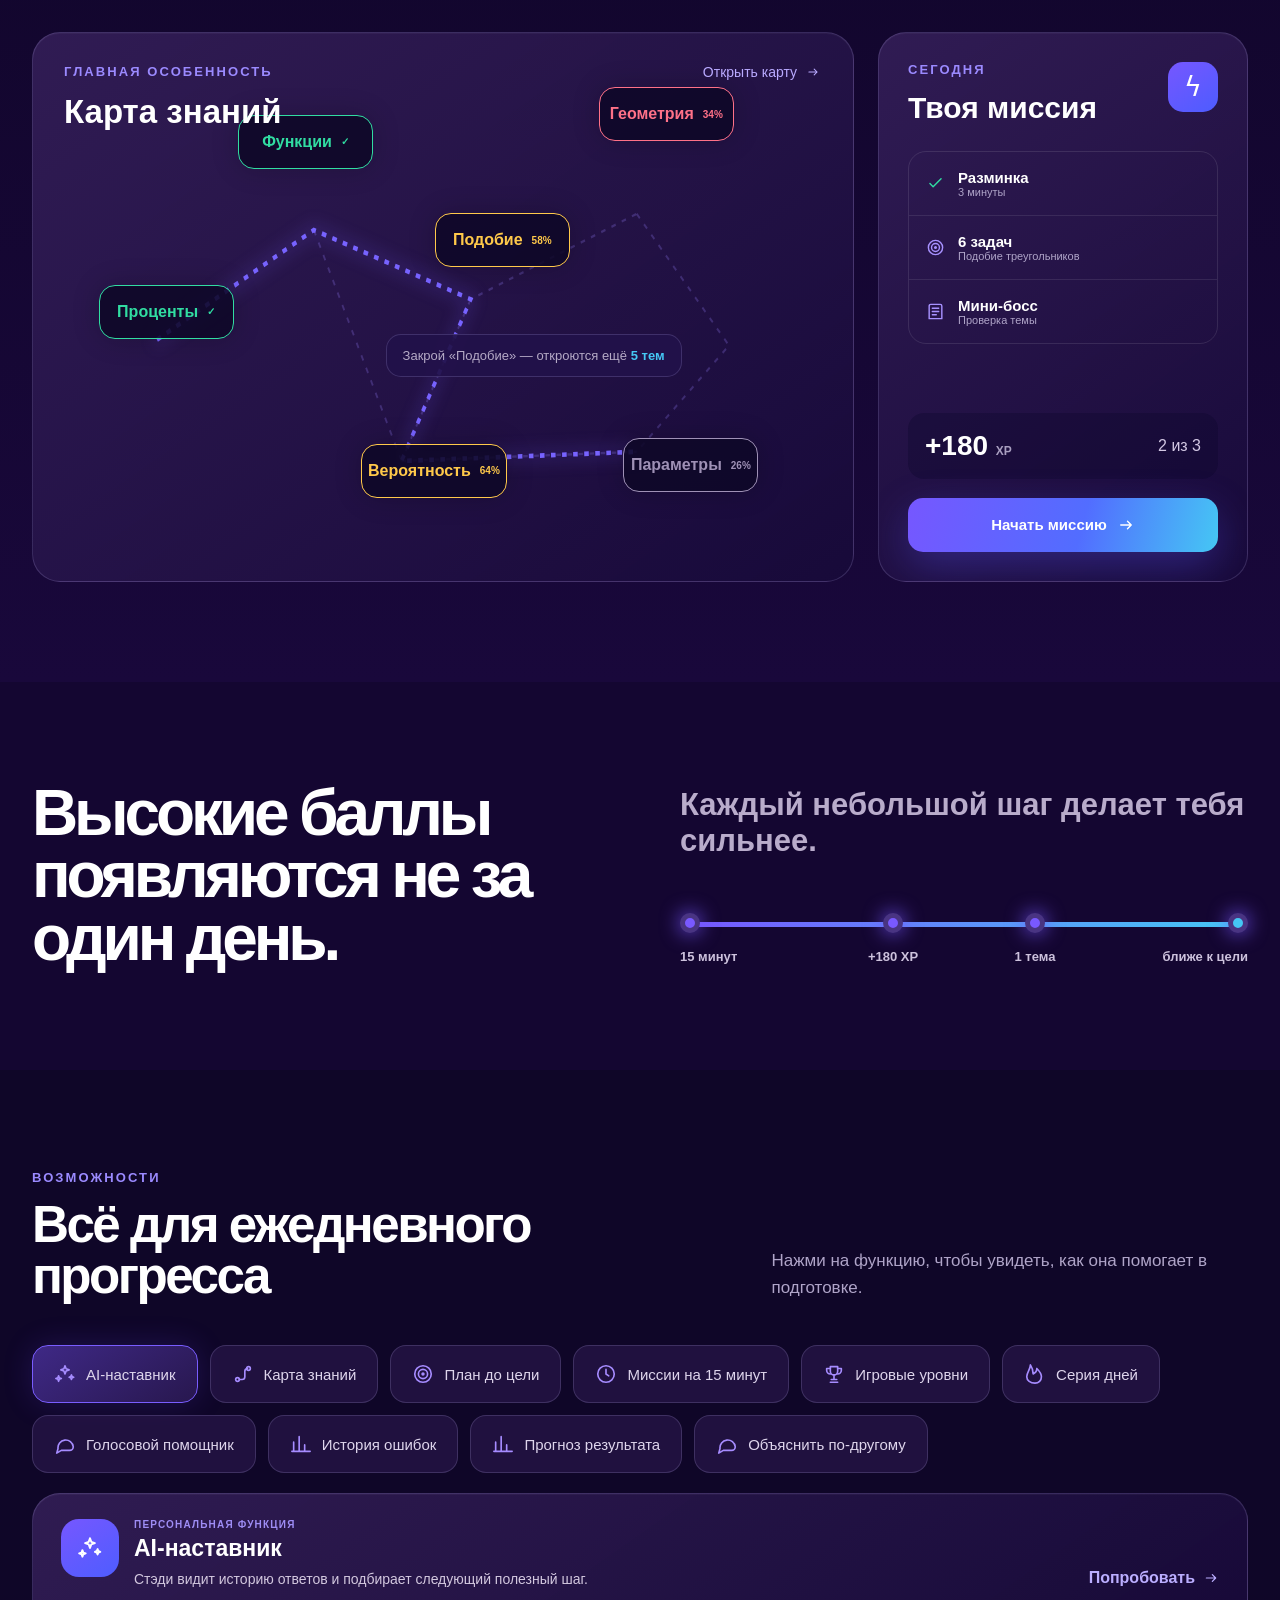
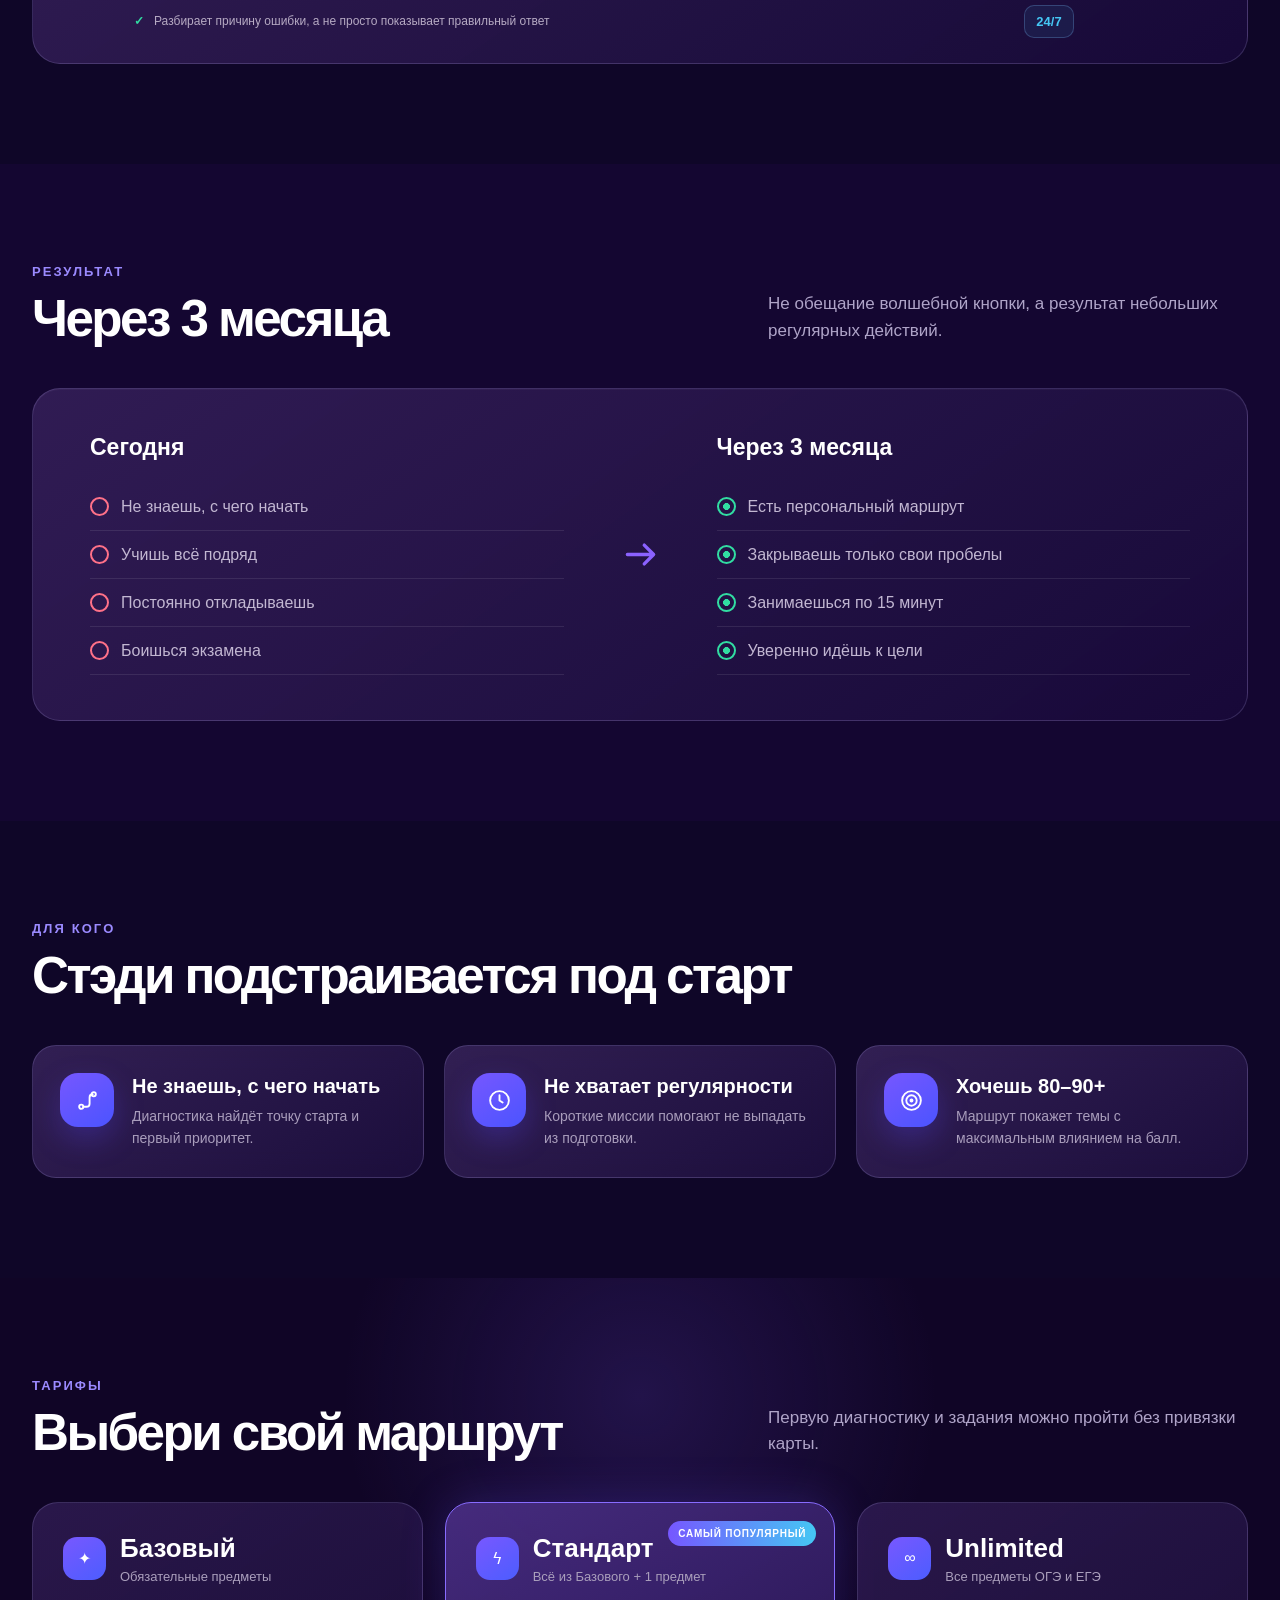
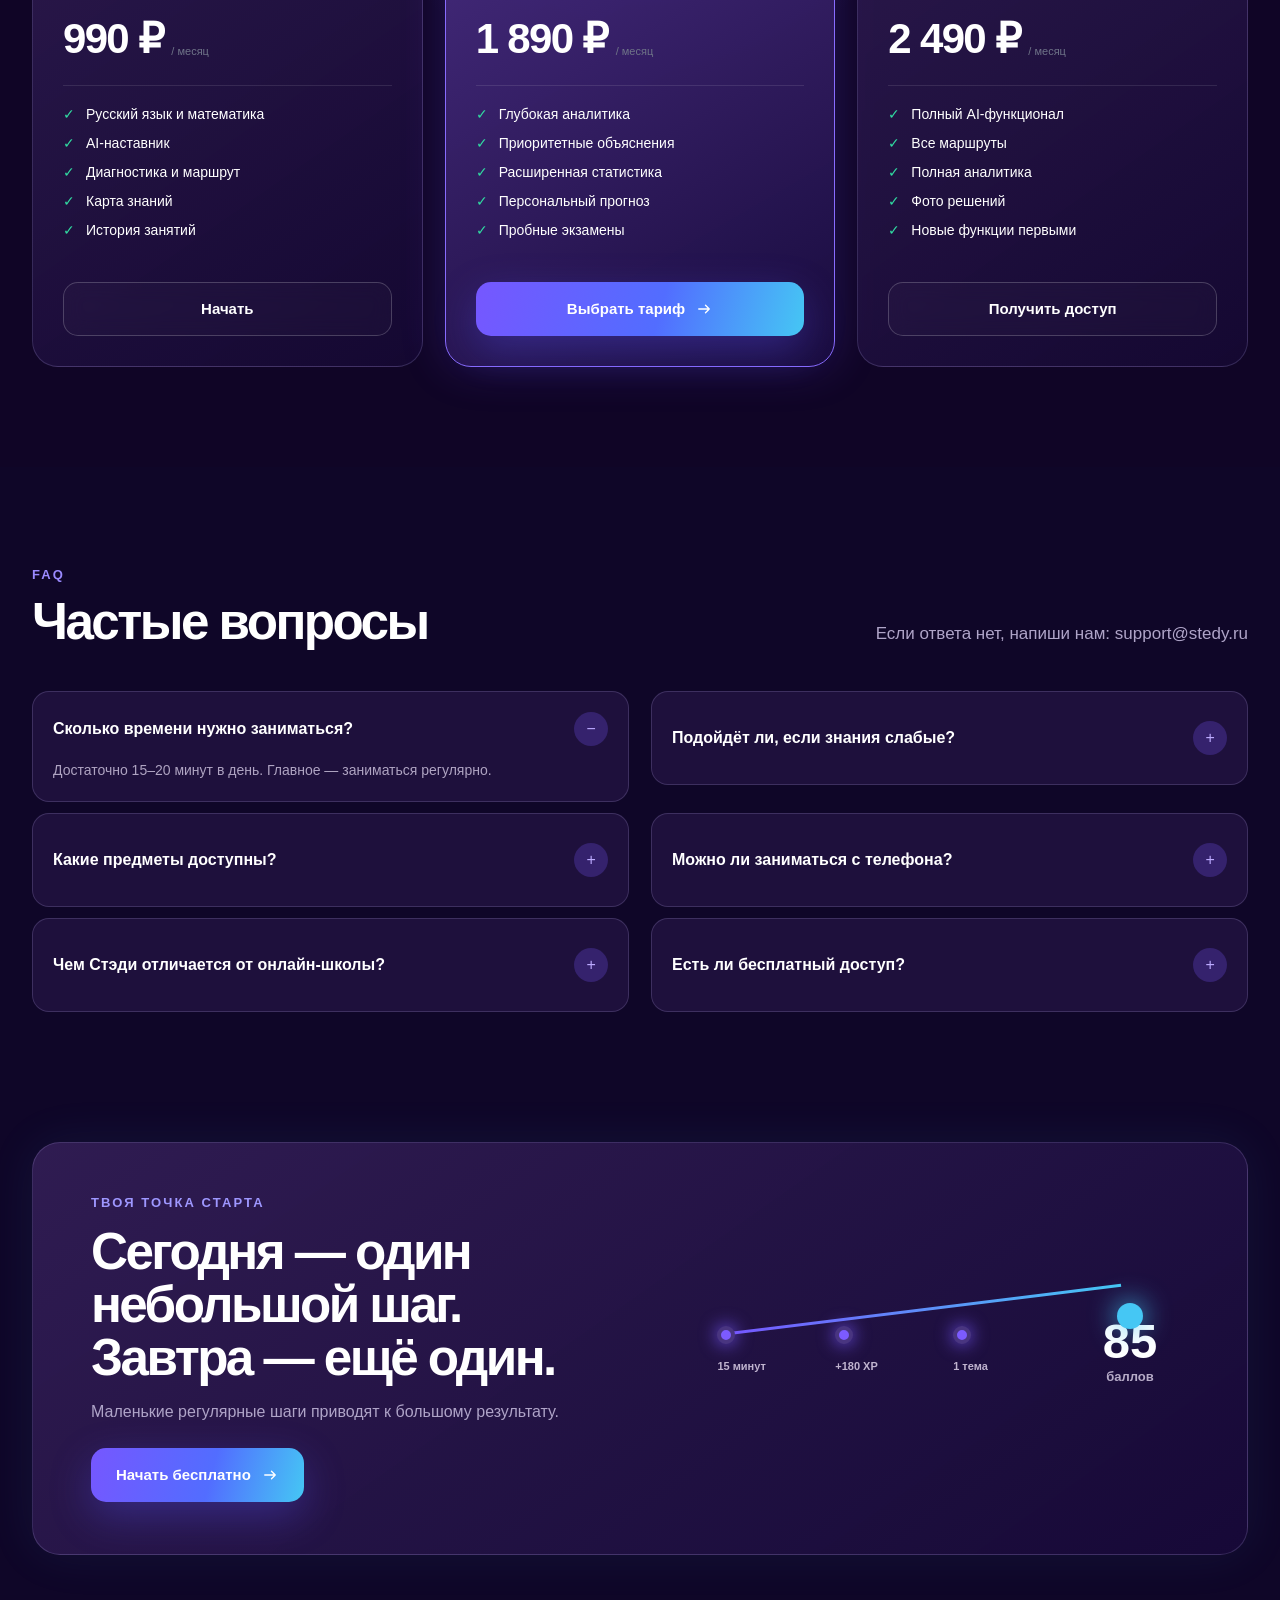
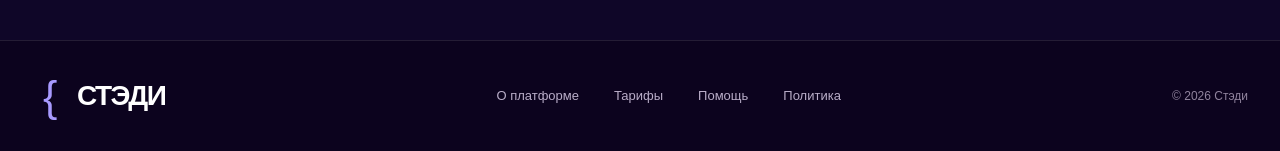
==== commit 6d11aad9: "Add files via upload" ====
--- a/index.html
+++ b/index.html
@@ -2,91 +2,277 @@
 <html lang="ru">
 <head>
   <meta charset="UTF-8">
-  <meta name="viewport" content="width=device-width, initial-scale=1.0">
-  <meta name="description" content="AtlasAI — персональный ИИ-наставник для подготовки к ЕГЭ: диагностика, карта знаний и разбор ошибок.">
-  <title>AtlasAI — персональный ИИ-наставник для ЕГЭ</title>
+  <meta name="viewport" content="width=device-width, initial-scale=1">
+  <meta name="description" content="Стэди — персональный AI-наставник для подготовки к ОГЭ и ЕГЭ. Диагностика, карта знаний, ежедневные миссии и понятный путь к нужному баллу.">
+  <meta name="theme-color" content="#1e0d47">
+  <meta name="api-base-url" content="">
+  <title>Стэди — персональный путь к нужному баллу</title>
   <link rel="stylesheet" href="styles.css">
+  <link rel="stylesheet" href="steady.css">
 </head>
-<body>
-  <div class="loading-screen"><div class="loading-brand"><span class="logo__mark">⌘</span><span>AtlasAI</span></div></div>
+<body class="steady-home">
+  <div class="loading-screen" aria-hidden="true">
+    <div class="loading-brand"><span class="logo__mark">С</span><span>СТЭДИ</span></div>
+  </div>
+
   <main class="landing">
-    <section class="hero">
-      <header class="site-header">
+    <section class="steady-hero" id="top">
+      <header class="site-header steady-header">
         <div class="container site-header__inner">
-          <a class="logo logo--inverse" href="index.html"><span class="logo__mark">⌘</span><span>Atlas<span>AI</span></span></a>
+          <a class="steady-logo" href="index.html" aria-label="Стэди — главная">
+            <span class="steady-logo__mark">{</span><span>СТЭДИ</span>
+          </a>
           <nav id="main-nav" aria-label="Основная навигация">
-            <a href="#how">Как это работает</a><a href="#features">Возможности</a><a href="#parents">Родителям</a><a href="pricing.html">Тарифы</a>
+            <a href="#how">Как работает</a>
+            <a href="#features">Возможности</a>
+            <a href="#pricing">Тарифы</a>
+            <a href="#faq">FAQ</a>
           </nav>
-          <div class="site-header__actions"><a class="header-login" href="login.html">Войти</a><a class="button button--primary" href="register.html">Начать бесплатно <span>→</span></a></div>
-          <button type="button" class="menu-button" data-menu aria-label="Открыть меню">☰</button>
+          <div class="site-header__actions">
+            <a class="header-login" href="login.html">Войти</a>
+            <a class="button button--primary" href="register.html">Начать бесплатно</a>
+          </div>
+          <button type="button" class="menu-button" data-menu aria-label="Открыть меню" aria-controls="main-nav" aria-expanded="false">☰</button>
         </div>
       </header>
-      <div class="hero__orb hero__orb--one"></div><div class="hero__orb hero__orb--two"></div>
-      <div class="container hero__grid">
-        <div class="hero__content">
-          <div class="eyebrow"><span>✦</span> Первый ИИ-наставник, который ищет причину</div>
-          <h1>Твой персональный путь к <span>нужному баллу</span></h1>
-          <p>AtlasAI определяет слабые места, объясняет ошибки и каждый день выбирает задания, которые быстрее всего приближают тебя к цели.</p>
-          <div class="hero__buttons"><a class="button button--primary" href="register.html">Пройти диагностику <span data-icon="arrow"></span></a><a class="button button--ghost" href="dashboard.html"><span data-icon="target"></span> Посмотреть кабинет</a></div>
-          <div class="hero__note"><span data-icon="check"></span> Первые 15 заданий бесплатно <i></i> Без привязки карты</div>
-        </div>
-        <div class="hero-product">
-          <div class="hero-product__top"><div><span class="online-dot"></span> Карта знаний обновлена</div><span>Профильная математика</span></div>
-          <div class="knowledge knowledge--compact">
-            <div class="knowledge__glow knowledge__glow--one"></div><div class="knowledge__glow knowledge__glow--two"></div>
-            <svg class="knowledge__lines" viewBox="0 0 100 100" preserveAspectRatio="none"><path d="M16 27 L39 18 L63 29 L79 56 L55 66 L30 62 L16 27 M39 18 L55 66 M63 29 L55 66 M30 62 L39 18"/></svg>
-            <button type="button" class="knowledge-node knowledge-node--green" style="left:16%;top:27%;width:65px;height:65px"><b>88%</b><span>Уравнения</span></button>
-            <button type="button" class="knowledge-node knowledge-node--green" style="left:39%;top:18%;width:75px;height:75px"><b>71%</b><span>Функции</span></button>
-            <button type="button" class="knowledge-node knowledge-node--yellow" style="left:63%;top:29%;width:66px;height:66px"><b>58%</b><span>Производная</span></button>
-            <button type="button" class="knowledge-node knowledge-node--red" style="left:30%;top:62%;width:82px;height:82px"><b>34%</b><span>Планиметрия</span></button>
-            <button type="button" class="knowledge-node knowledge-node--red" style="left:55%;top:66%;width:78px;height:78px"><b>26%</b><span>Подобие</span></button>
-            <button type="button" class="knowledge-node knowledge-node--yellow" style="left:79%;top:56%;width:69px;height:69px"><b>64%</b><span>Вероятность</span></button>
-            <div class="knowledge__tag">✦ ИИ нашёл первопричину</div>
-          </div>
-          <div class="ai-toast"><span>⌘</span><div><b>Нашёл основную причину</b><p>Подобие треугольников влияет ещё на 5 типов задач</p></div><span>›</span></div>
-          <div class="score-pill"><small>Прогноз ЕГЭ</small><strong>68 → 74</strong><span>+6 баллов</span></div>
-        </div>
-      </div>
-      <div class="container trust-row"><span>Один маршрут вместо хаоса</span><div><span data-icon="shield"></span>Безопасные объяснения</div><div><span data-icon="clock"></span>От 15 минут в день</div><div><span data-icon="target"></span>План до нужного балла</div></div>
-    </section>
-
-    <section class="section section--light" id="how"><div class="container">
-      <div class="section-heading"><div><span class="section-kicker">Система подготовки</span><h2>Не больше заданий.<br><span>Более точные задания.</span></h2></div><p>Тебе больше не нужно выбирать тему, искать теорию и гадать, что решать дальше. ИИ уже построил маршрут.</p></div>
-      <div class="bento">
-        <article class="bento-card bento-card--large purple-card"><div class="card-number">01</div><span class="feature-icon" data-icon="sparkles"></span><h3>Находим причину,<br>а не просто ошибку</h3><p>AtlasAI анализирует ход решения и определяет, чего именно не хватает: формулы, базовой темы или внимательности.</p><div class="reason-demo"><div class="reason-demo__wrong">− Ты потерял знак при переносе</div><div class="reason-demo__right">✓ Формулу ты знаешь правильно</div></div></article>
-        <article class="bento-card"><div class="card-number">02</div><span class="feature-icon blue" data-icon="route"></span><h3>Строим короткий маршрут</h3><p>Каждый следующий шаг зависит от твоих ответов, скорости и истории повторений.</p><div class="mini-route"><span class="done">✓</span><i></i><span class="active">2</span><i></i><span>3</span><i></i><span>4</span></div></article>
-        <article class="bento-card"><div class="card-number">03</div><span class="feature-icon green" data-icon="chart"></span><h3>Показываем рост баллов</h3><p>Не абстрактный процент знаний, а понятный прогноз и темы, которые дадут максимальный прирост.</p><div class="score-chart"><div><small>Сейчас</small><strong>68</strong></div><svg viewBox="0 0 200 70"><path d="M4 61 C35 62 42 44 72 48 S110 28 132 34 S166 10 196 7"/></svg><div><small>Цель</small><strong>85</strong></div></div></article>
-      </div>
-    </div></section>
-
-    <section class="section product-section" id="features"><div class="container product-grid">
-      <div class="product-copy"><span class="section-kicker">План на сегодня</span><h2>Открыл — и сразу понятно, <span>что делать дальше</span></h2><p>На главном экране только то, что действительно нужно сегодня. План адаптируется, если ты пропустил день, устал или начал двигаться быстрее.</p><ul><li><span data-icon="check"></span>Учитывает время до экзамена</li><li><span data-icon="check"></span>Возвращает темы до того, как ты их забудешь</li><li><span data-icon="check"></span>Не перегружает в сложные дни</li></ul><a class="button button--dark" href="dashboard.html">Открыть демо кабинета →</a></div>
-      <div class="dash-preview"><div class="dash-preview__side"><span class="logo__mark">⌘</span><div><span class="active">⌂</span><span>⌁</span><span>◎</span><span>◌</span></div><span>А</span></div><div class="dash-preview__main"><div class="dash-preview__head"><div><small>Четверг, 16 июля</small><b>Доброе утро, Алексей!</b></div><div><span>🔥 8 дней</span><span class="mini-avatar">А</span></div></div><div class="today-card"><div><span>План на сегодня</span><h4>Продолжим с подобия треугольников</h4><p>Осталось 4 задания · примерно 12 минут</p><div class="today-progress"><i></i><span>43%</span></div></div><button type="button">▶</button></div><div class="dash-mini-grid"><div><span>Прогноз ЕГЭ</span><strong>68 → 74</strong><small>при текущем темпе</small></div><div><span>Серия</span><strong>🔥 8 дней</strong><small>личный рекорд: 12</small></div><div><span>Слабая тема</span><strong>Планиметрия</strong><small>освоено на 34%</small></div></div></div></div>
-    </div></section>
-
-    <section class="section error-section"><div class="container"><div class="center-heading"><span class="section-kicker">Умная обратная связь</span><h2>«Неправильно» — это не объяснение</h2><p>ИИ не выдаёт решение сразу. Он находит сложный шаг и помогает дойти до ответа самостоятельно.</p></div><div class="solver-preview"><div class="solver-preview__task"><span>Задание 6 · Планиметрия</span><h3>Найдите длину стороны BC, если треугольники ABC и ADE подобны.</h3><div class="geometry"><div class="triangle"></div><span class="point-a">A</span><span class="point-b">B</span><span class="point-c">C</span><span class="point-d">D</span><span class="point-e">E</span></div><div class="fake-answer"><span>Твой ответ</span><b>24</b><strong>×</strong></div></div><div class="solver-preview__ai"><div class="ai-head"><span>⌘</span><div><b>AtlasAI</b><small><i></i> анализ завершён</small></div></div><div class="chat-bubble">Формулу ты выбрал правильно. Ошибка появилась при составлении пропорции: соответствующие стороны стоят в разном порядке.</div><div class="chat-question">Какая сторона второго треугольника соответствует стороне BC?</div><div class="quick-actions"><button type="button">Покажи на рисунке</button><button type="button">Объясни проще</button><button type="button">Дай похожий пример</button></div></div></div></div></section>
-
-    <section class="section map-section"><div class="container map-grid"><div class="map-copy"><span class="section-kicker section-kicker--light">Карта знаний</span><h2>Увидь, что на самом деле <span>тянет результат вниз</span></h2><p>Каждая тема связана с другими. Закрывая один фундаментальный пробел, ты сразу повышаешь шанс решить несколько типов заданий.</p><div class="map-stat"><strong>+4–6</strong><span>баллов даст работа<br>с одной первопричиной</span></div><a class="button button--primary" href="map.html">Исследовать карту →</a></div><div class="map-visual-wrap"><div class="knowledge"><div class="knowledge__glow knowledge__glow--one"></div><div class="knowledge__glow knowledge__glow--two"></div><svg class="knowledge__lines" viewBox="0 0 100 100" preserveAspectRatio="none"><path d="M16 27 L39 18 L63 29 L79 56 L55 66 L30 62 L16 27 M39 18 L55 66 M63 29 L55 66 M30 62 L39 18"/></svg><button type="button" class="knowledge-node knowledge-node--green" style="left:16%;top:27%;width:90px;height:90px"><b>88%</b><span>Уравнения</span></button><button type="button" class="knowledge-node knowledge-node--green" style="left:39%;top:18%;width:105px;height:105px"><b>71%</b><span>Функции</span></button><button type="button" class="knowledge-node knowledge-node--yellow" style="left:63%;top:29%;width:92px;height:92px"><b>58%</b><span>Производная</span></button><button type="button" class="knowledge-node knowledge-node--red" style="left:30%;top:62%;width:116px;height:116px"><b>34%</b><span>Планиметрия</span></button><button type="button" class="knowledge-node knowledge-node--red" style="left:55%;top:66%;width:108px;height:108px"><b>26%</b><span>Подобие</span></button><button type="button" class="knowledge-node knowledge-node--yellow" style="left:79%;top:56%;width:96px;height:96px"><b>64%</b><span>Вероятность</span></button><div class="knowledge__tag">✦ ИИ нашёл первопричину</div></div></div></div></section>
-
-    <section class="section parents-section" id="parents"><div class="container parents-grid"><div class="parent-card"><div class="parent-card__top"><div><span class="avatar">А</span><div><b>Прогресс Алексея</b><small>Профильная математика</small></div></div><span class="week">Эта неделя⌄</span></div><div class="parent-score"><div><small>Прогноз</small><strong>68 → 73</strong><span>+5 за неделю</span></div><div class="ring"><b>82%</b><small>плана</small></div></div><div class="parent-message"><span>✦</span><div><b>Главное за неделю</b><p>Алексей не ленится — скорость растёт. Сейчас результат ограничивает планиметрия, ИИ уже добавил её в план.</p></div></div></div><div class="parents-copy"><span class="section-kicker">Для родителей</span><h2>Не оценки, а <span>понятная картина</span></h2><p>Родители видят прогресс, регулярность и реальные причины сложностей — без контроля каждого задания и лишнего давления.</p><ul><li>✓ Еженедельный отчёт на почту</li><li>✓ Прогноз и динамика результата</li><li>✓ Управление подпиской и оплатой</li></ul></div></div></section>
-
-    <section class="section pricing-section" id="pricing"><div class="container"><div class="center-heading"><span class="section-kicker">Тарифы</span><h2>Начни бесплатно.<br>Продолжай, когда увидишь пользу.</h2></div><div class="billing-switch"><button type="button" class="active" data-billing="month">Ежемесячно</button><button type="button" data-billing="year">На год <span>−25%</span></button></div><div class="pricing-grid">
-      <article class="price-card"><div><span class="price-icon">ϟ</span><h3>Старт</h3><p>Чтобы познакомиться с системой</p></div><div class="price"><strong>0 ₽</strong><span>навсегда</span></div><ul><li>✓ Диагностика уровня</li><li>✓ Базовая карта знаний</li><li>✓ 5 заданий в день</li><li>✓ 3 объяснения ИИ в день</li></ul><a class="button button--secondary" href="register.html">Попробовать бесплатно</a></article>
-      <article class="price-card price-card--featured"><span class="popular">Выбирают чаще всего</span><div><span class="price-icon">✦</span><h3>Фокус</h3><p>Полный персональный маршрут</p></div><div class="price"><strong data-month="990 ₽" data-year="749 ₽">990 ₽</strong><span>в месяц</span></div><ul><li>✓ Всё из тарифа «Старт»</li><li>✓ Неограниченная практика</li><li>✓ Персональные объяснения ИИ</li><li>✓ Прогноз результата</li><li>✓ Пробные экзамены</li></ul><a class="button button--primary" href="register.html">Начать 7 дней бесплатно</a></article>
-      <article class="price-card"><div><span class="price-icon">♛</span><h3>Максимум</h3><p>Для интенсивной подготовки</p></div><div class="price"><strong data-month="1 690 ₽" data-year="1 290 ₽">1 690 ₽</strong><span>в месяц</span></div><ul><li>✓ Всё из тарифа «Фокус»</li><li>✓ Голосовой ИИ-наставник</li><li>✓ Проверка фото решений</li><li>✓ Расширенная аналитика</li><li>✓ Приоритетная поддержка</li></ul><a class="button button--secondary" href="register.html">Выбрать тариф</a></article>
-    </div></div></section>
-
-    <section class="section faq-section"><div class="container faq-grid"><div><span class="section-kicker">Вопросы и ответы</span><h2>Всё важное<br>перед стартом</h2><p>Не нашли ответа? Напишите нам — ответим без скриптов и сложных терминов.</p><a href="mailto:hello@atlas-ai.ru">hello@atlas-ai.ru →</a></div><div class="faq-list">
-      <button type="button" class="faq-item is-open"><span><b>ИИ может ошибиться при проверке задания?</b><i>−</i></span><span class="faq-answer">Ответ сначала сверяется с эталонными правилами и критериями задания. ИИ отвечает за понятное объяснение, а не придумывает правильный результат.</span></button>
-      <button type="button" class="faq-item"><span><b>Какие предметы доступны?</b><i>+</i></span><span class="faq-answer">В первой версии доступна профильная математика. Русский язык и информатика будут добавлены следующими.</span></button>
-      <button type="button" class="faq-item"><span><b>Сколько времени нужно заниматься?</b><i>+</i></span><span class="faq-answer">Обычно достаточно 15–30 минут в день. План автоматически учитывает дату экзамена, цель и свободное время.</span></button>
-      <button type="button" class="faq-item"><span><b>Можно ли отменить подписку?</b><i>+</i></span><span class="faq-answer">Да, автопродление отключается в личном кабинете в любой момент. Доступ сохранится до конца оплаченного периода.</span></button>
-    </div></div></section>
-
-    <section class="cta-section"><div class="container cta-box"><div class="cta-glow"></div><div><span class="section-kicker section-kicker--light">Твоя точка старта</span><h2>Узнай, какие темы прямо сейчас мешают тебе набрать больше</h2><p>15 адаптивных заданий · около 20 минут · персональная карта сразу после диагностики</p></div><a class="button button--primary" href="register.html">Начать бесплатно →</a></div></section>
-    <footer><div class="container footer-grid"><div><a class="logo" href="index.html"><span class="logo__mark">⌘</span><span>Atlas<span>AI</span></span></a><p>Персональный ИИ-наставник для подготовки к ЕГЭ.</p></div><div><b>Продукт</b><a href="#how">Как работает</a><a href="pricing.html">Тарифы</a><a href="#parents">Родителям</a></div><div><b>Поддержка</b><a href="mailto:hello@atlas-ai.ru">Написать нам</a><a href="#">База знаний</a><a href="#">Документы</a></div><div><b>Мы на связи</b><a href="mailto:hello@atlas-ai.ru">hello@atlas-ai.ru</a><span>Ежедневно, 09:00–21:00 МСК</span></div></div><div class="container footer-bottom"><span>© 2026 AtlasAI. Все права защищены.</span><span>Образовательная платформа не является официальным ресурсом ФИПИ.</span></div></footer>
+
+      <span class="study-mark study-mark--brace-one" aria-hidden="true">{</span>
+      <span class="study-mark study-mark--brace-two" aria-hidden="true">}</span>
+      <span class="study-mark study-mark--root" aria-hidden="true">√x</span>
+      <span class="study-mark study-mark--round" aria-hidden="true">( )</span>
+
+      <div class="container steady-hero__grid">
+        <div class="steady-hero__copy">
+          <div class="eyebrow">✦ Личный AI-наставник для ОГЭ и ЕГЭ</div>
+          <h1>Твой персональный путь к нужному баллу</h1>
+          <p>Стэди сам находит пробелы и каждый день выбирает следующий лучший шаг. Никаких лишних тем и бесконечных вариантов.</p>
+          <div class="steady-hero__buttons">
+            <a class="button button--primary" href="register.html">Начать бесплатно <span data-icon="arrow"></span></a>
+            <a class="button button--ghost" href="dashboard.html"><span data-icon="target"></span> Посмотреть кабинет</a>
+          </div>
+          <div class="hero__note"><span data-icon="check"></span> Первые 3 дня бесплатно <i></i> Без привязки карты</div>
+        </div>
+
+        <div class="mission-demo mission-demo--image" aria-label="Пример сегодняшней миссии">
+          <div class="mission-demo__glow" aria-hidden="true"></div>
+          <img class="mission-demo__image" src="steady-mission-card-transparent.png" alt="Интерфейс сегодняшней миссии: время, задачи, опыт, прогресс и прогноз результата ЕГЭ">
+          <div class="hero-callout hero-callout--one"><b>находит<br>пробелы</b><span>→</span></div>
+          <div class="hero-callout hero-callout--two"><b>показывает<br>динамику</b><span>→</span></div>
+          <div class="hero-callout hero-callout--three"><b>ведёт<br>к цели</b><span>→</span></div>
+        </div>
+      </div>
+
+      <div class="container steady-benefits">
+        <article><span data-icon="chat"></span><div><h3>Понятные объяснения</h3><p>Меняем способ объяснения, пока тема не станет понятной.</p></div></article>
+        <article><span data-icon="clock"></span><div><h3>15 минут в день</h3><p>Короткие миссии без перегрузки и чувства вечной домашки.</p></div></article>
+        <article><span data-icon="target"></span><div><h3>План до нужного балла</h3><p>Персональный маршрут обновляется после каждого ответа.</p></div></article>
+      </div>
+    </section>
+
+    <section class="steady-section journey-section" id="how">
+      <div class="container">
+        <div class="steady-section__head">
+          <div><span class="section-kicker section-kicker--light">Как это работает</span><h2>Твой путь без хаоса</h2></div>
+          <p>Не нужно думать, что делать дальше. Стэди уже выбрал самый полезный шаг.</p>
+        </div>
+        <div class="journey-route">
+          <article>
+            <span class="journey-route__number">01</span>
+            <div><h3>Диагностика</h3><p>10–15 минут, чтобы определить уровень и найти реальные пробелы.</p></div>
+          </article>
+          <span class="route-arrow" aria-hidden="true">↗</span>
+          <article>
+            <span class="journey-route__number">02</span>
+            <div><h3>Персональный маршрут</h3><p>Только нужные темы, задания и повторения.</p></div>
+          </article>
+          <span class="route-arrow" aria-hidden="true">↗</span>
+          <article>
+            <span class="journey-route__number">03</span>
+            <div><h3>Рост</h3><p>Закрывай темы, получай XP и следи за прогнозом.</p></div>
+          </article>
+        </div>
+      </div>
+    </section>
+
+    <section class="steady-section knowledge-showcase" id="knowledge">
+      <div class="container knowledge-showcase__grid">
+        <div class="knowledge-showcase__map">
+          <div class="block-head">
+            <div><span class="section-kicker section-kicker--light">Главная особенность</span><h2>Карта знаний</h2></div>
+            <a href="map.html">Открыть карту <span data-icon="arrow"></span></a>
+          </div>
+          <svg class="topic-lines" viewBox="0 0 800 370" preserveAspectRatio="none" aria-hidden="true">
+            <path d="M90 185 L260 90 L430 150 L610 76 M260 90 L355 290 M430 150 L355 290 M355 290 L610 282 M610 76 L710 190 L610 282"/>
+            <path class="topic-lines__active" d="M90 185 L260 90 L430 150 L355 290 L610 282"/>
+          </svg>
+          <button class="topic-pill is-green" type="button" style="--x:8%;--y:46%">Проценты <b>✓</b></button>
+          <button class="topic-pill is-green" type="button" style="--x:25%;--y:15%">Функции <b>✓</b></button>
+          <button class="topic-pill is-yellow" type="button" style="--x:49%;--y:33%">Подобие <b>58%</b></button>
+          <button class="topic-pill is-red" type="button" style="--x:69%;--y:10%">Геометрия <b>34%</b></button>
+          <button class="topic-pill is-yellow" type="button" style="--x:40%;--y:75%">Вероятность <b>64%</b></button>
+          <button class="topic-pill is-muted" type="button" style="--x:72%;--y:74%">Параметры <b>26%</b></button>
+          <div class="knowledge-impact">Закрой «Подобие» — откроются ещё <strong>5 тем</strong></div>
+        </div>
+
+        <aside class="today-mission">
+          <div class="today-mission__head"><div><span class="section-kicker section-kicker--light">Сегодня</span><h2>Твоя миссия</h2></div><span>ϟ</span></div>
+          <ul>
+            <li class="done"><span data-icon="check"></span><div><b>Разминка</b><small>3 минуты</small></div></li>
+            <li><span data-icon="target"></span><div><b>6 задач</b><small>Подобие треугольников</small></div></li>
+            <li><span data-icon="exam"></span><div><b>Мини-босс</b><small>Проверка темы</small></div></li>
+          </ul>
+          <div class="today-mission__reward"><strong>+180 <small>XP</small></strong><span>2 из 3</span></div>
+          <a class="button button--primary" href="lesson.html">Начать миссию <span data-icon="arrow"></span></a>
+        </aside>
+      </div>
+    </section>
+
+    <section class="steady-section philosophy-section">
+      <div class="container philosophy-grid">
+        <h2>Высокие баллы появляются не за один день.</h2>
+        <div>
+          <h3>Каждый небольшой шаг делает тебя сильнее.</h3>
+          <div class="step-line">
+            <span><i></i><b>15 минут</b></span>
+            <span><i></i><b>+180 XP</b></span>
+            <span><i></i><b>1 тема</b></span>
+            <span><i></i><b>ближе к цели</b></span>
+          </div>
+        </div>
+      </div>
+    </section>
+
+    <section class="steady-section feature-section" id="features">
+      <div class="container">
+        <div class="steady-section__head">
+          <div><span class="section-kicker section-kicker--light">Возможности</span><h2>Всё для ежедневного прогресса</h2></div>
+          <p>Нажми на функцию, чтобы увидеть, как она помогает в подготовке.</p>
+        </div>
+        <div class="feature-pills" role="tablist" aria-label="Возможности платформы">
+          <button class="active" type="button" role="tab" aria-selected="true" data-feature="Стэди видит историю ответов и подбирает следующий полезный шаг."><span data-icon="sparkles"></span>AI-наставник</button>
+          <button type="button" role="tab" aria-selected="false" data-feature="Связи между темами показывают первопричину ошибок и потенциальный прирост."><span data-icon="route"></span>Карта знаний</button>
+          <button type="button" role="tab" aria-selected="false" data-feature="Система рассчитывает короткий маршрут от текущего результата к цели."><span data-icon="target"></span>План до цели</button>
+          <button type="button" role="tab" aria-selected="false" data-feature="Короткая ежедневная миссия помогает заниматься регулярно без перегрузки."><span data-icon="clock"></span>Миссии на 15 минут</button>
+          <button type="button" role="tab" aria-selected="false" data-feature="XP, уровни и достижения превращают регулярность в видимый прогресс."><span data-icon="trophy"></span>Игровые уровни</button>
+          <button type="button" role="tab" aria-selected="false" data-feature="Серия дней мягко поддерживает привычку и напоминает о небольшом шаге."><span data-icon="flame"></span>Серия дней</button>
+          <button type="button" role="tab" aria-selected="false" data-feature="С голосовым помощником можно задавать вопросы естественно, как живому репетитору."><span data-icon="chat"></span>Голосовой помощник</button>
+          <button type="button" role="tab" aria-selected="false" data-feature="Стэди отслеживает повторяющиеся ошибки и возвращает нужную тему вовремя."><span data-icon="chart"></span>История ошибок</button>
+          <button type="button" role="tab" aria-selected="false" data-feature="Прогноз показывает текущую точку, цель и темы с наибольшим влиянием на балл."><span data-icon="chart"></span>Прогноз результата</button>
+          <button type="button" role="tab" aria-selected="false" data-feature="Объяснение можно перестроить: проще, на примере или через пошаговую схему."><span data-icon="chat"></span>Объяснить по-другому</button>
+        </div>
+        <div class="feature-explainer" aria-live="polite">
+          <span class="feature-explainer__icon" data-icon="sparkles"></span>
+          <div class="feature-explainer__copy">
+            <span class="feature-explainer__label">Персональная функция</span>
+            <h3 id="feature-title">AI-наставник</h3>
+            <p id="feature-description">Стэди видит историю ответов и подбирает следующий полезный шаг.</p>
+            <div class="feature-explainer__facts">
+              <span id="feature-benefit">Разбирает причину ошибки, а не просто показывает правильный ответ</span>
+              <strong id="feature-metric">24/7</strong>
+            </div>
+          </div>
+          <a href="register.html">Попробовать <span data-icon="arrow"></span></a>
+        </div>
+      </div>
+    </section>
+
+    <section class="steady-section transformation-section">
+      <div class="container">
+        <div class="steady-section__head"><div><span class="section-kicker section-kicker--light">Результат</span><h2>Через 3 месяца</h2></div><p>Не обещание волшебной кнопки, а результат небольших регулярных действий.</p></div>
+        <div class="transformation-card">
+          <div>
+            <h3>Сегодня</h3>
+            <ul><li>Не знаешь, с чего начать</li><li>Учишь всё подряд</li><li>Постоянно откладываешь</li><li>Боишься экзамена</li></ul>
+          </div>
+          <span class="transformation-arrow" data-icon="arrow"></span>
+          <div>
+            <h3>Через 3 месяца</h3>
+            <ul class="positive"><li>Есть персональный маршрут</li><li>Закрываешь только свои пробелы</li><li>Занимаешься по 15 минут</li><li>Уверенно идёшь к цели</li></ul>
+          </div>
+        </div>
+      </div>
+    </section>
+
+    <section class="steady-section audience-section">
+      <div class="container">
+        <div class="steady-section__head"><div><span class="section-kicker section-kicker--light">Для кого</span><h2>Стэди подстраивается под старт</h2></div></div>
+        <div class="audience-grid">
+          <article><span data-icon="route"></span><div><h3>Не знаешь, с чего начать</h3><p>Диагностика найдёт точку старта и первый приоритет.</p></div></article>
+          <article><span data-icon="clock"></span><div><h3>Не хватает регулярности</h3><p>Короткие миссии помогают не выпадать из подготовки.</p></div></article>
+          <article><span data-icon="target"></span><div><h3>Хочешь 80–90+</h3><p>Маршрут покажет темы с максимальным влиянием на балл.</p></div></article>
+        </div>
+      </div>
+    </section>
+
+    <section class="steady-section pricing-section" id="pricing">
+      <div class="container">
+        <div class="steady-section__head"><div><span class="section-kicker section-kicker--light">Тарифы</span><h2>Выбери свой маршрут</h2></div><p>Первую диагностику и задания можно пройти без привязки карты.</p></div>
+        <div class="pricing-grid steady-pricing">
+          <article class="price-card">
+            <div class="price-card__head"><span class="price-icon">✦</span><div><h3>Базовый</h3><p>Обязательные предметы</p></div></div>
+            <div class="price"><strong data-month="990 ₽" data-year="790 ₽">990 ₽</strong><span>/ месяц</span></div>
+            <ul><li>Русский язык и математика</li><li>AI-наставник</li><li>Диагностика и маршрут</li><li>Карта знаний</li><li>История занятий</li></ul>
+            <a class="button button--ghost" href="register.html">Начать</a>
+          </article>
+          <article class="price-card price-card--featured">
+            <span class="popular">Самый популярный</span>
+            <div class="price-card__head"><span class="price-icon">ϟ</span><div><h3>Стандарт</h3><p>Всё из Базового + 1 предмет</p></div></div>
+            <div class="price"><strong data-month="1 890 ₽" data-year="1 490 ₽">1 890 ₽</strong><span>/ месяц</span></div>
+            <ul><li>Глубокая аналитика</li><li>Приоритетные объяснения</li><li>Расширенная статистика</li><li>Персональный прогноз</li><li>Пробные экзамены</li></ul>
+            <a class="button button--primary" href="register.html">Выбрать тариф <span data-icon="arrow"></span></a>
+          </article>
+          <article class="price-card">
+            <div class="price-card__head"><span class="price-icon">∞</span><div><h3>Unlimited</h3><p>Все предметы ОГЭ и ЕГЭ</p></div></div>
+            <div class="price"><strong data-month="2 490 ₽" data-year="1 990 ₽">2 490 ₽</strong><span>/ месяц</span></div>
+            <ul><li>Полный AI-функционал</li><li>Все маршруты</li><li>Полная аналитика</li><li>Фото решений</li><li>Новые функции первыми</li></ul>
+            <a class="button button--ghost" href="register.html">Получить доступ</a>
+          </article>
+        </div>
+      </div>
+    </section>
+
+    <section class="steady-section faq-section" id="faq">
+      <div class="container">
+        <div class="steady-section__head"><div><span class="section-kicker section-kicker--light">FAQ</span><h2>Частые вопросы</h2></div><p>Если ответа нет, напиши нам: <a href="mailto:support@stedy.ru">support@stedy.ru</a></p></div>
+        <div class="steady-faq">
+          <button type="button" class="faq-item is-open"><span><b>Сколько времени нужно заниматься?</b><i>−</i></span><span class="faq-answer">Достаточно 15–20 минут в день. Главное — заниматься регулярно.</span></button>
+          <button type="button" class="faq-item"><span><b>Подойдёт ли, если знания слабые?</b><i>+</i></span><span class="faq-answer">Да. Диагностика определит текущий уровень и начнёт с фундаментальных пробелов.</span></button>
+          <button type="button" class="faq-item"><span><b>Какие предметы доступны?</b><i>+</i></span><span class="faq-answer">Русский язык, математика и предметы по выбору. Доступ зависит от тарифа.</span></button>
+          <button type="button" class="faq-item"><span><b>Можно ли заниматься с телефона?</b><i>+</i></span><span class="faq-answer">Да. Интерфейс адаптирован под смартфоны и ощущается как приложение.</span></button>
+          <button type="button" class="faq-item"><span><b>Чем Стэди отличается от онлайн-школы?</b><i>+</i></span><span class="faq-answer">Стэди ежедневно перестраивает маршрут под ответы ученика, а не выдаёт одинаковую программу всем.</span></button>
+          <button type="button" class="faq-item"><span><b>Есть ли бесплатный доступ?</b><i>+</i></span><span class="faq-answer">Да. После регистрации можно пройти диагностику и первые задания без карты.</span></button>
+        </div>
+      </div>
+    </section>
+
+    <section class="steady-final">
+      <div class="container steady-final__box">
+        <div>
+          <span class="section-kicker section-kicker--light">Твоя точка старта</span>
+          <h2>Сегодня — один небольшой шаг.<br>Завтра — ещё один.</h2>
+          <p>Маленькие регулярные шаги приводят к большому результату.</p>
+          <a class="button button--primary" href="register.html">Начать бесплатно <span data-icon="arrow"></span></a>
+        </div>
+        <div class="final-route" aria-label="Путь к 85 баллам">
+          <span><i></i><b>15 минут</b></span>
+          <span><i></i><b>+180 XP</b></span>
+          <span><i></i><b>1 тема</b></span>
+          <strong>85<small>баллов</small></strong>
+        </div>
+      </div>
+    </section>
+
+    <footer class="steady-footer">
+      <div class="container steady-footer__inner">
+        <a class="steady-logo" href="#top"><span class="steady-logo__mark">{</span><span>СТЭДИ</span></a>
+        <nav aria-label="Навигация в подвале"><a href="#how">О платформе</a><a href="#pricing">Тарифы</a><a href="#faq">Помощь</a><a href="privacy.html">Политика</a></nav>
+        <span>© 2026 Стэди</span>
+      </div>
+    </footer>
   </main>
-  <div class="toast" id="toast"></div>
+
+  <div class="toast" id="toast" role="status" aria-live="polite"></div>
+  <script src="config.js"></script><script src="api.js"></script>
   <script src="app.js"></script>
 </body>
 </html>
--- a/steady.css
+++ b/steady.css
@@ -0,0 +1,941 @@
+:root{
+  --steady-bg:#1e0d47;
+  --steady-bg-deep:#0f0628;
+  --steady-card:#39235f;
+  --steady-card-2:#47306b;
+  --steady-line:rgba(201,190,255,.18);
+  --steady-text:#fff;
+  --steady-muted:#afa4c8;
+  --steady-purple:#7657ff;
+  --steady-cyan:#45c7f4;
+  --steady-green:#31dda2;
+  --steady-yellow:#ffc94a;
+  --steady-coral:#ff7188;
+  --container:1400px;
+}
+
+html{scroll-padding-top:90px}
+body{font-family:"Manrope","Onest","Segoe UI",Arial,sans-serif}
+.container{width:min(var(--container),calc(100% - 64px))}
+.button{min-height:54px;border-radius:15px;padding:0 25px;font-size:15px}
+.button--primary{background:linear-gradient(105deg,var(--steady-purple),#526dff 56%,var(--steady-cyan));box-shadow:0 14px 42px rgba(90,86,255,.32)}
+[data-icon] svg{stroke-width:1.8}
+
+.steady-logo{display:inline-flex;align-items:center;gap:10px;color:#fff;font-weight:900;font-size:28px;letter-spacing:-.055em}
+.steady-logo__mark{width:35px;height:42px;display:grid;place-items:center;color:#a89aff;font-size:43px;font-weight:400;line-height:1}
+
+/* Landing */
+.steady-home{background:var(--steady-bg-deep);color:var(--steady-text)}
+.steady-home .landing{overflow:hidden}
+.steady-home .loading-screen{background:var(--steady-bg-deep)}
+.steady-home .loading-brand .logo__mark{background:linear-gradient(145deg,var(--steady-purple),var(--steady-cyan))}
+.steady-home .site-header{height:92px}
+.steady-home .site-header nav{color:#d5cdec;font-size:15px}
+.steady-home .site-header nav a{position:relative}
+.steady-home .site-header nav a:after{content:"";position:absolute;left:0;right:100%;bottom:-8px;height:2px;background:linear-gradient(90deg,var(--steady-purple),var(--steady-cyan));transition:.25s}
+.steady-home .site-header nav a:hover:after{right:0}
+.steady-home .header-login{border:1px solid rgba(255,255,255,.22);border-radius:14px;min-width:104px;text-align:center}
+.steady-header{position:relative;z-index:20}
+
+.steady-hero{
+  min-height:1020px;
+  position:relative;
+  background:
+    radial-gradient(circle at 80% 28%,rgba(91,60,204,.36),transparent 30%),
+    radial-gradient(circle at 15% 58%,rgba(48,24,116,.35),transparent 28%),
+    linear-gradient(160deg,#160735,var(--steady-bg) 54%,#19083c);
+  color:#fff;
+  overflow:hidden;
+}
+.steady-hero:before{content:"";position:absolute;inset:0;background-image:radial-gradient(rgba(180,162,255,.22) 1px,transparent 1px);background-size:58px 58px;mask-image:linear-gradient(to bottom,black,transparent 80%);opacity:.18;pointer-events:none}
+.steady-hero__grid{min-height:690px;display:grid;grid-template-columns:1.03fr .97fr;align-items:center;gap:70px;position:relative;z-index:3;padding:45px 0 70px}
+.steady-hero__copy{max-width:690px}
+.steady-hero .eyebrow{border-color:rgba(167,144,255,.28);background:rgba(111,79,210,.12);color:#bcaeff;font-size:14px;padding:11px 17px;margin-bottom:26px}
+.steady-hero h1{font-size:clamp(58px,5.5vw,88px);line-height:.96;letter-spacing:-.065em;margin:0 0 30px;max-width:790px}
+.steady-hero__copy>p{font-size:20px;line-height:1.58;color:#bcb1d2;max-width:640px;margin:0}
+.steady-hero__buttons{display:flex;gap:14px;margin:35px 0 24px}
+.steady-hero__buttons .button{min-height:62px;padding:0 28px;font-size:17px}
+.steady-hero .hero__note{color:#9f93b7;font-size:14px}
+.steady-hero .hero__note>span:first-child{color:var(--steady-green);width:auto;height:auto;background:none}
+
+.mission-demo{height:620px;position:relative;display:grid;place-items:center}
+.mission-demo__back{position:absolute;width:74%;height:78%;border-radius:32px;border:1px solid rgba(175,157,255,.55);background:rgba(99,77,184,.12);transform:rotate(5deg) translate(27px,-7px);box-shadow:0 40px 100px rgba(5,2,24,.42)}
+.mission-demo__card{width:min(520px,84%);border-radius:30px;padding:31px;background:linear-gradient(150deg,rgba(75,55,126,.92),rgba(29,17,69,.95));border:1px solid rgba(201,190,255,.38);box-shadow:0 30px 100px rgba(18,5,60,.55),inset 0 1px rgba(255,255,255,.08);backdrop-filter:blur(18px);position:relative;z-index:2}
+.mission-demo__head{display:flex;align-items:center;justify-content:space-between;font-size:21px}
+.mission-demo__head>div{display:flex;align-items:center;gap:10px}
+.mission-demo__bolt{width:48px;height:48px;border-radius:14px;display:grid;place-items:center;font-size:27px;background:linear-gradient(145deg,var(--steady-purple),#4b54ff);box-shadow:0 10px 28px rgba(92,72,255,.35)}
+.mission-demo__metrics{display:grid;grid-template-columns:repeat(3,1fr);gap:12px;margin:34px 0 26px}
+.mission-demo__metrics>div{display:grid;grid-template-columns:auto 1fr;align-items:center;column-gap:7px}
+.mission-demo__metrics>div>[data-icon]{grid-row:1/3;color:#9f8dff;font-size:22px}
+.mission-demo__metrics strong{font-size:28px;line-height:1}
+.mission-demo__metrics small{font-size:12px;color:#afa4c6;margin-top:4px}
+.mission-demo__progress{display:flex;align-items:center;gap:14px}
+.mission-demo__progress>span{height:9px;border-radius:100px;background:rgba(255,255,255,.11);overflow:hidden;flex:1}
+.mission-demo__progress i{display:block;width:60%;height:100%;background:linear-gradient(90deg,#9660ff,var(--steady-cyan));border-radius:inherit}
+.mission-demo__forecast{margin:26px 0 22px;border:1px solid rgba(255,255,255,.11);background:rgba(12,6,42,.32);border-radius:19px;padding:19px;display:grid;grid-template-columns:1fr 1fr;position:relative;min-height:135px}
+.mission-demo__forecast>span{font-size:13px;color:#afa4c5}
+.mission-demo__forecast strong{grid-column:1;font-size:37px;align-self:center}
+.mission-demo__forecast strong i{font-style:normal;color:#807496;font-weight:400}
+.mission-demo__forecast strong em{font-style:normal;color:var(--steady-green)}
+.mission-demo__forecast svg{position:absolute;right:17px;bottom:25px;width:47%;height:65px;overflow:visible}
+.mission-demo__forecast path{fill:none;stroke:#7c58ff;stroke-width:4;stroke-linecap:round;stroke-dasharray:6 6}
+.mission-demo__card>.button{width:100%}
+.hero-callout{position:absolute;display:flex;align-items:center;gap:12px;color:#fff;font-size:14px;z-index:4}
+.hero-callout span{font-size:30px;color:#8b61ff}
+.hero-callout--one{left:-35px;top:145px}
+.hero-callout--two{left:-50px;top:310px}
+.hero-callout--three{left:-27px;bottom:90px}
+
+.study-mark{position:absolute;color:rgba(181,159,255,.32);font-weight:300;line-height:1;pointer-events:none}
+.study-mark--brace-one{font-size:130px;left:42%;top:145px}
+.study-mark--brace-two{font-size:118px;right:2%;top:430px}
+.study-mark--root{font-size:76px;right:2%;bottom:115px;transform:rotate(-5deg)}
+.study-mark--round{font-size:86px;left:44%;bottom:82px;letter-spacing:24px}
+
+.steady-benefits{position:relative;z-index:3;display:grid;grid-template-columns:repeat(3,1fr);gap:22px;padding-bottom:55px}
+.steady-benefits article,.audience-grid article{border-radius:24px;border:1px solid rgba(195,182,255,.18);background:linear-gradient(145deg,rgba(65,43,102,.7),rgba(33,18,68,.7));padding:27px;display:flex;align-items:flex-start;gap:18px;backdrop-filter:blur(12px);transition:.25s}
+.steady-benefits article:hover,.audience-grid article:hover{transform:translateY(-5px);border-color:rgba(119,88,255,.6)}
+.steady-benefits article>span,.audience-grid article>span{width:54px;height:54px;border-radius:18px;display:grid;place-items:center;flex:0 0 auto;background:linear-gradient(145deg,var(--steady-purple),#4b54ff);font-size:25px;box-shadow:0 12px 30px rgba(93,71,255,.28)}
+.steady-benefits h3,.audience-grid h3{font-size:20px;margin:2px 0 8px}
+.steady-benefits p,.audience-grid p{font-size:14px!important;line-height:1.55;color:#a99dbc;margin:0}
+
+.steady-section{position:relative;padding:100px 0;color:#fff;background:var(--steady-bg-deep)}
+.steady-section:nth-of-type(even){background:#140631}
+.steady-section__head{display:flex;align-items:flex-end;justify-content:space-between;gap:70px;margin-bottom:44px}
+.steady-section__head h2{font-size:clamp(40px,4vw,60px);line-height:1;letter-spacing:-.05em;margin:0}
+.steady-section__head>p{font-size:17px!important;line-height:1.55;color:var(--steady-muted);max-width:480px;margin:0}
+.steady-section .section-kicker{color:#9b8aff;margin-bottom:14px}
+
+.journey-route{display:grid;grid-template-columns:1fr auto 1fr auto 1fr;align-items:center;gap:24px;border:1px solid var(--steady-line);background:linear-gradient(145deg,rgba(61,40,99,.52),rgba(26,12,61,.72));border-radius:28px;padding:32px}
+.journey-route article{display:flex;gap:22px;align-items:center}
+.journey-route__number{font-size:72px;line-height:1;font-weight:800;letter-spacing:-.08em;background:linear-gradient(180deg,#b195ff,#5d36c8);-webkit-background-clip:text;color:transparent}
+.journey-route h3{font-size:21px;margin:0 0 7px}
+.journey-route p{font-size:14px!important;line-height:1.5;color:var(--steady-muted);margin:0}
+.route-arrow{font-size:38px;color:#8962ff;transform:translateY(-8px)}
+
+.knowledge-showcase{background:linear-gradient(180deg,#12062d,#19083b)}
+.knowledge-showcase__grid{display:grid;grid-template-columns:minmax(0,1fr) 370px;gap:24px}
+.knowledge-showcase__map,.today-mission,.transformation-card,.feature-explainer,.steady-final__box{border:1px solid var(--steady-line);border-radius:28px;background:linear-gradient(145deg,rgba(58,35,95,.76),rgba(24,10,58,.85));box-shadow:inset 0 1px rgba(255,255,255,.035);position:relative;overflow:hidden}
+.knowledge-showcase__map{height:550px;padding:31px}
+.block-head,.dash-card__head{display:flex;align-items:flex-start;justify-content:space-between;gap:20px;position:relative;z-index:5}
+.block-head h2{font-size:33px;margin:0}
+.block-head a,.dash-card__head a{display:flex;align-items:center;gap:7px;color:#b9aaff;font-size:14px}
+.block-head a svg,.dash-card__head a svg{width:18px}
+.topic-lines{position:absolute;left:5%;right:5%;bottom:5%;width:90%;height:78%}
+.topic-lines path{fill:none;stroke:rgba(151,129,255,.25);stroke-width:2;stroke-dasharray:5 7}
+.topic-lines .topic-lines__active{stroke:#7763ff;stroke-width:4;filter:drop-shadow(0 0 8px #745dff)}
+.topic-pill{position:absolute;left:var(--x);top:var(--y);min-width:135px;height:54px;border-radius:16px;border:1px solid currentColor;background:rgba(14,7,39,.88);color:#c1b6d5;font-weight:700;display:flex;justify-content:center;align-items:center;gap:9px;box-shadow:0 0 28px rgba(0,0,0,.2)}
+.topic-pill.is-green{color:var(--steady-green)}.topic-pill.is-yellow{color:var(--steady-yellow)}.topic-pill.is-red{color:var(--steady-coral)}.topic-pill.is-muted{color:#9f91b6}
+.topic-pill b{font-size:10px}
+.knowledge-impact{position:absolute;left:43%;top:55%;padding:13px 16px;border-radius:15px;background:rgba(34,18,74,.92);border:1px solid var(--steady-line);font-size:13px;color:#b5aac6}
+.knowledge-impact strong{color:var(--steady-cyan)}
+.today-mission{padding:29px;display:flex;flex-direction:column}
+.today-mission__head{display:flex;align-items:flex-start;justify-content:space-between}
+.today-mission__head h2{font-size:30px;margin:0}
+.today-mission__head>span{width:50px;height:50px;border-radius:15px;display:grid;place-items:center;background:linear-gradient(145deg,var(--steady-purple),#4d5cff);font-size:27px}
+.today-mission ul{list-style:none;padding:0;margin:26px 0 20px;border:1px solid rgba(255,255,255,.1);border-radius:18px;overflow:hidden}
+.today-mission li{display:flex;gap:13px;align-items:center;padding:17px;border-bottom:1px solid rgba(255,255,255,.09)}
+.today-mission li:last-child{border:0}.today-mission li>span{font-size:19px;color:#a791ff}.today-mission li.done>span{color:var(--steady-green)}
+.today-mission li div{display:grid}.today-mission li b{font-size:15px}.today-mission li small{font-size:11px;color:var(--steady-muted)}
+.today-mission__reward{display:flex;align-items:center;justify-content:space-between;margin:auto 0 19px;padding:17px;background:rgba(13,6,43,.35);border-radius:16px}
+.today-mission__reward strong{font-size:28px}.today-mission__reward strong small{font-size:12px;color:#a99fc0}.today-mission__reward>span{color:#d3c8e4}
+.today-mission>.button{width:100%}
+
+.philosophy-section{background:radial-gradient(circle at 78% 30%,rgba(82,54,177,.26),transparent 35%),#100526}
+.philosophy-grid{display:grid;grid-template-columns:1fr 1fr;align-items:center;gap:80px}
+.philosophy-grid>h2{font-size:clamp(55px,5vw,78px);line-height:.98;letter-spacing:-.065em;margin:0}
+.philosophy-grid h3{font-size:31px;line-height:1.15;color:#b9accb;margin:0 0 55px}
+.step-line{display:grid;grid-template-columns:repeat(4,1fr);position:relative}
+.step-line:before{content:"";position:absolute;left:10px;right:10px;top:9px;height:5px;border-radius:10px;background:linear-gradient(90deg,var(--steady-purple),var(--steady-cyan))}
+.step-line span{display:grid;gap:16px;position:relative}
+.step-line span:not(:first-child){justify-items:center}.step-line span:last-child{justify-items:end}
+.step-line i{width:20px;height:20px;border-radius:50%;background:#7959ff;border:5px solid #493482;box-shadow:0 0 20px #7657ff}
+.step-line span:last-child i{background:var(--steady-cyan)}
+.step-line b{font-size:13px;color:#cdc2dd}
+
+.feature-pills{display:flex;flex-wrap:wrap;gap:12px}
+.feature-pills button{height:58px;padding:0 21px;border-radius:16px;border:1px solid var(--steady-line);background:rgba(48,28,83,.55);color:#ded5ec;display:flex;align-items:center;gap:10px;font-size:15px;transition:.2s}
+.feature-pills button:hover,.feature-pills button.active{border-color:#795dff;background:linear-gradient(145deg,rgba(102,69,211,.55),rgba(48,29,91,.75));box-shadow:0 0 30px rgba(106,76,255,.18)}
+.feature-pills button [data-icon]{font-size:22px;color:#a68cff}
+.feature-explainer{margin-top:20px;padding:22px 25px;display:flex;align-items:center;gap:15px}
+.feature-explainer>span{width:48px;height:48px;border-radius:15px;display:grid;place-items:center;background:linear-gradient(145deg,var(--steady-purple),#4e5dff);font-size:22px}
+.feature-explainer p{margin:0;flex:1;font-size:16px!important;color:#d3c8df}
+.feature-explainer a{display:flex;align-items:center;gap:8px;color:#bbaeff;font-weight:700}
+
+.transformation-card{display:grid;grid-template-columns:1fr auto 1fr;padding:33px;gap:30px;align-items:center}
+.transformation-card>div{padding:12px 24px}
+.transformation-card h3{font-size:23px;margin:0 0 22px}
+.transformation-card ul{list-style:none;padding:0;margin:0;display:grid;gap:0}
+.transformation-card li{padding:14px 0;border-bottom:1px solid rgba(255,255,255,.09);display:flex;align-items:center;gap:12px;color:#c2b7d2}
+.transformation-card li:before{content:"";width:15px;height:15px;border-radius:50%;border:2px solid var(--steady-coral)}
+.transformation-card .positive li:before{border-color:var(--steady-green);background:radial-gradient(circle,var(--steady-green) 0 30%,transparent 35%)}
+.transformation-arrow{font-size:45px;color:#8b62ff}
+.audience-grid{display:grid;grid-template-columns:repeat(3,1fr);gap:20px}
+
+.pricing-section{background:radial-gradient(circle at 50% 15%,rgba(88,60,179,.25),transparent 32%),#100526!important}
+.steady-pricing{gap:22px;align-items:stretch}
+.steady-pricing .price-card{padding:30px;border-radius:26px;background:linear-gradient(145deg,rgba(52,31,89,.72),rgba(21,9,51,.88));border:1px solid var(--steady-line);color:#fff}
+.steady-pricing .price-card--featured{transform:translateY(-10px);border-color:#886cff;background:linear-gradient(150deg,rgba(75,47,134,.9),rgba(26,12,63,.96));box-shadow:0 0 45px rgba(110,80,255,.22)}
+.price-card__head{display:flex;gap:14px;align-items:center}
+.steady-pricing .price-icon{margin:0;background:linear-gradient(145deg,#7858ff,#4c5dff);color:#fff}
+.steady-pricing .price-card h3{margin:0 0 5px;font-size:26px}
+.steady-pricing .price-card p{color:#aa9fbc;font-size:13px}
+.steady-pricing .price strong{font-size:42px}
+.steady-pricing .price-card ul{border-color:rgba(255,255,255,.1)}
+.steady-pricing .price-card li{font-size:14px}
+.steady-pricing .price-card li:before{content:"✓";color:var(--steady-green);margin-right:2px}
+.steady-pricing .popular{background:linear-gradient(90deg,var(--steady-purple),var(--steady-cyan));font-size:10px;text-transform:uppercase;letter-spacing:.08em}
+.steady-pricing .button--ghost{background:rgba(255,255,255,.025);border-color:rgba(255,255,255,.2)}
+
+.steady-faq{display:grid;grid-template-columns:1fr 1fr;gap:11px 22px}
+.steady-faq .faq-item{border:1px solid var(--steady-line);border-radius:17px;background:rgba(49,29,84,.47);padding:20px;text-align:left;color:#fff}
+.steady-faq .faq-item>span:first-child{display:flex;justify-content:space-between;align-items:center;gap:18px}
+.steady-faq .faq-item b{font-size:16px}
+.steady-faq .faq-item i{background:rgba(121,88,255,.25);color:#bcaaff}
+.steady-faq .faq-answer{color:#afa4c2;font-size:14px}
+
+.steady-final{padding:30px 0 85px;background:var(--steady-bg-deep);color:#fff}
+.steady-final__box{min-height:360px;padding:52px 58px;display:grid;grid-template-columns:1.1fr .9fr;align-items:center;gap:50px;box-shadow:0 0 50px rgba(73,188,244,.08)}
+.steady-final h2{font-size:clamp(40px,4vw,60px);line-height:1.03;letter-spacing:-.05em;margin:0 0 18px}
+.steady-final p{font-size:16px;color:var(--steady-muted);margin:0 0 27px}
+.final-route{display:grid;grid-template-columns:repeat(4,1fr);align-items:center;position:relative}
+.final-route:before{content:"";position:absolute;left:12px;right:65px;top:19px;height:3px;background:linear-gradient(90deg,var(--steady-purple),var(--steady-cyan));transform:rotate(-7deg);transform-origin:left}
+.final-route>span{display:grid;gap:16px;position:relative}
+.final-route i{width:18px;height:18px;border-radius:50%;background:#7c5bff;border:4px solid #493580;box-shadow:0 0 18px #7859ff}
+.final-route b{font-size:11px;color:#c0b4cf}
+.final-route strong{font-size:49px;color:#fff;text-align:center;position:relative}
+.final-route strong:after{content:"";position:absolute;width:26px;height:26px;border-radius:50%;background:var(--steady-cyan);box-shadow:0 0 28px var(--steady-cyan);top:-10px;left:50%;transform:translateX(-50%)}
+.final-route strong small{display:block;font-size:13px;color:#b6abc7}
+.steady-footer{padding:30px 0;background:#0c031e;border-top:1px solid rgba(255,255,255,.08);color:#fff}
+.steady-footer__inner{display:flex;align-items:center;justify-content:space-between;gap:30px}
+.steady-footer nav{display:flex;gap:35px;color:#afa4bc;font-size:13px}
+.steady-footer__inner>span{font-size:12px;color:#817590}
+.reveal-ready{opacity:0;transform:translateY(22px);transition:opacity .65s ease,transform .65s cubic-bezier(.2,.75,.25,1)}
+.reveal-ready.is-visible{opacity:1;transform:none}
+
+/* Compact app dashboard */
+.steady-app-body{background:var(--steady-bg-deep);color:#fff}
+.steady-app-body .student-app{min-height:100vh;background:var(--steady-bg-deep)}
+.steady-app-body .app-sidebar{background:#100526;border-right:1px solid rgba(255,255,255,.08)}
+.steady-logo--app{font-size:23px;padding:0 10px;margin-bottom:29px}
+.steady-logo--app .steady-logo__mark{font-size:36px;width:28px;height:34px}
+.steady-app-body .app-sidebar nav a{color:#9488a6}
+.steady-app-body .app-sidebar nav a.active{background:linear-gradient(90deg,rgba(112,79,225,.3),rgba(74,49,151,.15));color:#fff}
+.steady-app-body .app-sidebar nav a.active .sidebar-icon{color:#aa94ff}
+.steady-app-body .app-sidebar nav a i{background:var(--steady-cyan)}
+.steady-app-body .app-sidebar>.logo{display:flex;align-items:center;gap:10px;color:#fff;font-size:21px;font-weight:900;text-transform:uppercase;letter-spacing:-.04em}
+.steady-app-body .app-sidebar>.logo .logo__mark{width:30px;height:36px;background:none!important;box-shadow:none;font-size:0}
+.steady-app-body .app-sidebar>.logo .logo__mark:before{content:"{";font-size:38px;font-weight:300;line-height:1;background:linear-gradient(180deg,#b899ff,#52c7f3);-webkit-background-clip:text;color:transparent}
+.sidebar-quest{margin-top:auto;padding:14px;border:1px solid rgba(255,255,255,.1);border-radius:17px;display:flex;gap:10px;align-items:center;background:rgba(58,36,92,.45)}
+.sidebar-quest>span{font-size:19px;color:#ff9f60}
+.sidebar-quest>div{display:grid;flex:1}.sidebar-quest b{font-size:11px}.sidebar-quest small{font-size:9px;color:#9f93ae;margin:3px 0 7px}.sidebar-quest i{height:4px;border-radius:10px;background:rgba(255,255,255,.1);overflow:hidden}.sidebar-quest em{display:block;width:80%;height:100%;background:linear-gradient(90deg,#ff8264,#ffc24e)}
+.steady-app-body .app-profile{border-color:rgba(255,255,255,.08)}
+.steady-app-body .app-profile>span:first-child{background:linear-gradient(145deg,#6e50db,#3d8dd3);color:#fff;font-size:10px}
+.steady-app-body .app-top{background:rgba(16,5,38,.88);border-color:rgba(255,255,255,.08);backdrop-filter:blur(16px)}
+.steady-app-body .app-top__actions>button{background:rgba(255,255,255,.06);border-color:rgba(255,255,255,.1);color:#dcd4e7}
+.steady-app-body .app-top__actions>button:hover{background:rgba(255,255,255,.1)}
+.steady-app-body .app-top__actions .streak{color:#ffb36d}
+.steady-app-body .top-avatar{background:linear-gradient(145deg,#7657ff,#45a4e8)!important;color:#fff!important}
+.steady-dashboard{max-width:1660px;margin:auto;padding:22px 30px 32px}
+.steady-dashboard__head{display:flex;align-items:flex-end;justify-content:space-between;gap:30px;margin-bottom:17px}
+.steady-dashboard__head>div:first-child>span{font-size:11px;color:#91859f}
+.steady-dashboard__head h1{font-size:31px;letter-spacing:-.04em;margin:4px 0}
+.steady-dashboard__head p{font-size:12px;color:#a99db7;margin:0}.steady-dashboard__head p b{color:#fff}
+.dashboard-level{display:flex;align-items:center;gap:12px;width:240px}
+.dashboard-level>span{width:45px;height:45px;border-radius:15px;background:linear-gradient(145deg,#7958ff,#4c86e9);display:grid;place-items:center;font-size:18px;font-weight:800}
+.dashboard-level>div{display:grid;flex:1}.dashboard-level b{font-size:12px}.dashboard-level small{font-size:9px;color:#978ba5;margin:3px 0 6px}
+.dashboard-level i{height:4px;border-radius:10px;background:rgba(255,255,255,.1);overflow:hidden}.dashboard-level em{display:block;height:100%;background:linear-gradient(90deg,var(--steady-purple),var(--steady-cyan))}
+
+.steady-dashboard-grid{display:grid;grid-template-columns:repeat(4,minmax(0,1fr));grid-auto-flow:dense;gap:13px}
+.dash-card{position:relative;border:1px solid rgba(201,188,255,.13);border-radius:21px;background:linear-gradient(145deg,rgba(58,35,91,.72),rgba(27,12,61,.88));box-shadow:inset 0 1px rgba(255,255,255,.025);overflow:hidden}
+.dash-kicker{font-size:9px;text-transform:uppercase;letter-spacing:.13em;color:#a794ff;font-weight:800}
+.dash-mission{grid-column:span 2;min-height:318px;padding:27px;background:radial-gradient(circle at 85% 20%,rgba(76,194,244,.2),transparent 28%),linear-gradient(145deg,#513399,#2a1764);display:grid;grid-template-columns:1.35fr .65fr}
+.dash-mission__copy{position:relative;z-index:2}
+.dash-mission h2{font-size:28px;margin:14px 0 8px}.dash-mission p{font-size:11px;line-height:1.5;color:#c3b8d5;max-width:500px;margin:0}
+.dash-mission__metrics{display:flex;gap:18px;margin:18px 0}.dash-mission__metrics>span{display:flex;align-items:center;gap:6px;font-size:10px}.dash-mission__metrics [data-icon]{font-size:16px;color:#c2b1ff}.dash-mission__metrics b{font-size:10px}
+.dash-mission__progress{display:flex;align-items:center;gap:10px;max-width:410px;margin-bottom:17px}.dash-mission__progress>span{height:6px;background:rgba(255,255,255,.12);border-radius:10px;overflow:hidden;flex:1}.dash-mission__progress i{height:100%;display:block;background:linear-gradient(90deg,#a56bff,var(--steady-cyan))}.dash-mission__progress b{font-size:10px}
+.dash-mission .button{min-height:43px;font-size:11px;padding:0 17px}
+.dash-mission__visual{position:relative;display:grid;place-items:center}
+.dash-formula{position:absolute;right:-2px;top:17px;padding:8px 11px;border-radius:10px;background:rgba(255,255,255,.09);font-size:10px;color:#d8d0e9}
+.dash-orbit{width:130px;height:130px;border:1px solid rgba(116,201,255,.42);border-radius:50%;display:grid;place-items:center;position:relative;box-shadow:0 0 45px rgba(72,194,244,.16),inset 0 0 35px rgba(113,84,255,.17)}
+.dash-orbit:before,.dash-orbit:after{content:"";position:absolute;border:1px solid rgba(165,144,255,.25);border-radius:50%;inset:-17px}.dash-orbit:after{inset:18px;border-style:dashed}
+.dash-orbit strong{font-size:25px}.dash-orbit i{position:absolute;width:10px;height:10px;border-radius:50%;background:var(--steady-cyan);box-shadow:0 0 14px var(--steady-cyan)}.dash-orbit i:nth-of-type(1){top:8px;left:19px}.dash-orbit i:nth-of-type(2){right:-6px;top:58px}.dash-orbit i:nth-of-type(3){bottom:10px;left:20px;background:#8060ff}
+.dash-brace{position:absolute;font-size:100px;right:-17px;bottom:-24px;color:rgba(196,182,255,.15)}
+
+.dash-forecast,.dash-next{padding:23px;min-height:318px}
+.dash-card__head>span,.dash-card__head>div>span{font-size:10px;color:#a99db7}.dash-card__head button{width:25px;height:25px;border:1px solid rgba(255,255,255,.12);border-radius:8px;background:rgba(255,255,255,.05);color:#a994ff}
+.dash-forecast>strong{font-size:47px;display:flex;align-items:center;gap:9px;margin:24px 0 8px}.dash-forecast>strong i{font-size:24px;color:#7e7190;font-style:normal;font-weight:400}.dash-forecast>strong em{font-style:normal;color:var(--steady-green)}
+.mini-growth{position:relative;height:100px}.mini-growth svg{position:absolute;inset:0;width:100%;height:75px}.mini-growth path{fill:none;stroke:#7657ff;stroke-width:4;stroke-linecap:round}.mini-growth>span{position:absolute;right:0;bottom:4px;font-size:10px;color:#a99db7}.mini-growth b{color:#fff;font-size:16px}.dash-forecast>p{font-size:9px;line-height:1.45;color:#9f93ad;margin:8px 0 0}
+.dash-next>div{margin:29px 0 16px;display:grid;gap:13px}.dash-next>div>span{font-size:35px;color:#a28dff}.dash-next strong{font-size:24px;line-height:1.05}.dash-next p{font-size:11px;line-height:1.5;color:#aa9db8}.dash-next a{position:absolute;left:23px;right:23px;bottom:23px;display:flex;align-items:center;justify-content:space-between;color:#bbaaff;font-size:11px;font-weight:700}.dash-next a svg{width:17px}
+
+.dash-map{grid-column:span 2;min-height:285px;padding:22px}
+.dash-map h2,.dash-growth h2,.dash-plan h2{font-size:19px;margin:4px 0 0}.dash-map__lines{position:absolute;left:3%;bottom:2%;width:94%;height:78%}.dash-map__lines path{fill:none;stroke:rgba(152,129,255,.23);stroke-width:2;stroke-dasharray:5 6}.dash-map__lines .is-active{stroke:#785dff;stroke-width:4;filter:drop-shadow(0 0 7px #7657ff)}
+.dash-node{position:absolute;left:var(--x);top:var(--y);height:35px;min-width:86px;border-radius:12px;background:rgba(14,7,40,.9);border:1px solid currentColor;color:#a99db9;font-size:9px;font-weight:700}.dash-node.green{color:var(--steady-green)}.dash-node.yellow{color:var(--steady-yellow)}.dash-node.red{color:var(--steady-coral)}.dash-node.muted{color:#8f82a3}
+.dash-map__impact{position:absolute;left:44%;top:58%;padding:9px 11px;border:1px solid rgba(255,255,255,.12);border-radius:11px;background:rgba(25,12,58,.9);font-size:9px;color:#a99db7}.dash-map__impact strong{color:var(--steady-cyan)}
+.dash-ai{padding:22px;min-height:285px}.dash-ai__head{display:flex;align-items:center;gap:10px}.dash-ai__head>span{width:40px;height:40px;border-radius:13px;display:grid;place-items:center;background:linear-gradient(145deg,var(--steady-purple),#4c79e9);font-size:19px}.dash-ai__head div{display:grid}.dash-ai__head b{font-size:13px}.dash-ai__head small{font-size:8px;color:#9f93aa}.dash-ai>p{font-size:15px;line-height:1.55;margin:25px 0;color:#d1c7db}.dash-ai>button{position:absolute;left:22px;right:22px;bottom:22px;border:0;background:none;color:#b9a7ff;display:flex;justify-content:space-between;padding:0;font-size:10px;font-weight:700}
+
+.dash-progress{grid-column:span 1;grid-row:span 2;display:flex;flex-direction:column;gap:9px}
+.dash-progress__head{display:flex;align-items:center;justify-content:space-between;padding:0 2px 3px}.dash-progress__head h2{font-size:17px;margin:0}.dash-progress__head a{display:flex;align-items:center;gap:5px;font-size:9px;color:#a894ff}.dash-progress__head a svg{width:14px}
+.dash-progress__grid{display:grid;grid-template-columns:1fr 1fr;gap:9px;flex:1}
+.dash-progress article{border:1px solid rgba(255,255,255,.1);border-radius:17px;background:rgba(55,34,87,.65);padding:13px;display:flex;flex-direction:column;justify-content:space-between;min-height:92px}.dash-progress article>span{font-size:17px;color:#a992ff}.dash-progress article:nth-child(1)>span{color:#ff9b61}.dash-progress article:nth-child(5)>span{color:var(--steady-green)}.dash-progress article div{display:grid}.dash-progress strong{font-size:20px}.dash-progress small{font-size:8px;color:#9d91a7}
+
+.dash-growth{grid-column:span 2;padding:20px;min-height:190px}.dash-growth .dash-card__head>strong{font-size:13px;color:var(--steady-green)}.dash-growth__chart{height:122px;position:relative}.dash-growth__chart svg{width:100%;height:94px;overflow:visible}.dash-growth__chart .area{fill:url(#none);fill:rgba(115,83,255,.12);stroke:none}.dash-growth__chart .line{fill:none;stroke:#7c5dff;stroke-width:4;stroke-linecap:round}.dash-growth__chart>div{position:absolute;left:0;right:0;bottom:0;display:flex;justify-content:space-between;color:#8e829e;font-size:8px}
+.dash-plan{grid-column:span 1;padding:20px;min-height:190px}.dash-plan__list{display:grid;margin-top:9px}.dash-plan__list>div{display:flex;align-items:center;gap:8px;padding:8px 0;border-top:1px solid rgba(255,255,255,.08)}.dash-plan__list>div>span{width:27px;height:27px;border-radius:9px;background:rgba(255,255,255,.06);display:grid;place-items:center;color:#9c89ff;font-size:13px}.dash-plan__list>div.done>span{color:var(--steady-green)}.dash-plan__list p{display:grid;flex:1;margin:0}.dash-plan__list b{font-size:9px}.dash-plan__list small{font-size:7px;color:#8f849c}.dash-plan__list em{font-size:8px;color:#9f91b0;font-style:normal}
+
+/* Shared backend/error states */
+.form-message{display:none;border-radius:12px;padding:11px 13px;font-size:12px;line-height:1.45}
+.form-message.is-visible{display:block}.form-message.is-error{background:#fff1f3;color:#b93f58;border:1px solid #f5c3cd}.form-message.is-success{background:#effbf7;color:#178760;border:1px solid #bee9d9}
+.button.is-loading{position:relative;color:transparent!important;pointer-events:none}
+.button.is-loading:after{content:"";position:absolute;width:19px;height:19px;border:2px solid rgba(255,255,255,.4);border-top-color:#fff;border-radius:50%;animation:steady-spin .7s linear infinite}
+@keyframes steady-spin{to{transform:rotate(360deg)}}
+.api-offline-badge{position:fixed;left:18px;bottom:18px;z-index:70;padding:8px 11px;border-radius:10px;background:#241052;color:#c9bae2;border:1px solid rgba(255,255,255,.12);font-size:10px}
+
+/* Existing account pages receive the new brand palette */
+.auth-page,.onboarding{background:radial-gradient(circle at 20% 20%,rgba(103,71,223,.25),transparent 32%),var(--steady-bg-deep)}
+.auth-brand{background:transparent}
+.auth-page .auth-back{color:#e8e0f0;background:rgba(255,255,255,.075);border:1px solid rgba(255,255,255,.08)}
+.auth-form .section-kicker,.onboarding .step-label{color:#7657ff}
+.auth-form-wrap{color:#fff}
+.auth-form h2{color:#fff}
+.auth-form>div:first-child>p{color:#aaa0b8}
+.auth-form label{color:#e5ddeb}
+.auth-form input{color:#171225;background:#fff}
+.auth-form input::placeholder{color:#8e8998}
+.auth-form .checkbox,.auth-form .form-bottom,.auth-form .legal{color:#aaa0b8}
+.auth-form .auth-divider{background:rgba(255,255,255,.16)}
+.auth-form .auth-divider span{background:var(--steady-bg-deep);color:#a99eb8}
+.auth-form .button--secondary{background:#fff;border-color:#fff;color:#242036}
+.auth-form .button--secondary:hover{background:#f1eff8}
+.auth-form a,.auth-form .form-row>button{color:#a994ff}
+.pricing-page__top,.pricing-page{background:#f7f5fb}
+.app-sidebar .logo__mark,.auth-page .logo__mark,.onboarding .logo__mark{background:linear-gradient(145deg,var(--steady-purple),var(--steady-cyan))}
+
+/* Readable compact dashboard */
+.sidebar-quest b{font-size:12px}.sidebar-quest small{font-size:10px}
+.steady-dashboard__head>div:first-child>span{font-size:12px;color:#a99db7}
+.steady-dashboard__head p{font-size:14px;color:#b9aec6}
+.dashboard-level b{font-size:13px}.dashboard-level small{font-size:10px;color:#a99db7}
+.dash-kicker{font-size:10px;color:#b4a4ff}
+.dash-mission p{font-size:13px;color:#d0c5df}
+.dash-mission__metrics>span,.dash-mission__metrics b{font-size:12px}
+.dash-mission__metrics [data-icon]{font-size:17px}
+.dash-mission__progress>span{height:7px}.dash-mission__progress b{font-size:12px}
+.dash-mission .button{min-height:45px;font-size:13px;padding:0 18px}
+.dash-card__head>span,.dash-card__head>div>span{font-size:11px;color:#b5a9c3}
+.mini-growth>span{font-size:11px;color:#b5a9c3}.dash-forecast>p{font-size:11px;color:#afa3bd}
+.dash-next p{font-size:13px;color:#b9aec6}.dash-next a{font-size:12px;color:#c4b6ff}
+.dash-node{height:37px;min-width:90px;font-size:10px}
+.dash-map__impact{font-size:10px;color:#b5a9c3}
+.dash-ai__head b{font-size:14px}.dash-ai__head small{font-size:10px;color:#afa3b8}.dash-ai>button{font-size:12px;color:#c4b6ff}
+.dash-progress__head h2{font-size:18px}.dash-progress__head a{font-size:11px;color:#b4a4ff}
+.dash-progress strong{font-size:21px}.dash-progress small{font-size:10px;color:#ada1b8}
+.dash-plan__list b{font-size:11px}.dash-plan__list small{font-size:9px;color:#a89caf}.dash-plan__list em{font-size:9px;color:#b0a3be}
+
+/* Dark student screens */
+.steady-app-body .lesson-page{background:var(--steady-bg-deep)}
+.steady-app-body .lesson-header{background:#160937;border-color:rgba(255,255,255,.09)}
+.steady-app-body .lesson-header a,.steady-app-body .lesson-header button{color:#d7cde5}
+.steady-app-body .lesson-header>div>div{background:rgba(255,255,255,.1)}
+.steady-app-body .lesson-task{background:#150833}
+.steady-app-body .lesson-task h1{color:#fff}
+.steady-app-body .task-meta span{background:rgba(121,88,255,.2);color:#c1b3ff}
+.steady-app-body .task-meta span+span{background:rgba(255,255,255,.07);color:#aaa0b7}
+.steady-app-body .similar-tri{background:linear-gradient(140deg,rgba(118,87,255,.13),rgba(69,199,244,.15))}
+.steady-app-body .lesson-answer label>.answer-input{background:rgba(255,255,255,.055);border-color:rgba(255,255,255,.14)}
+.steady-app-body .lesson-answer input{background:transparent;color:#fff}
+.steady-app-body .lesson-tools>button:not(.button){background:rgba(255,255,255,.055);border-color:rgba(255,255,255,.12);color:#b8adc5}
+.steady-app-body .mentor-panel{background:#13072f;border-color:rgba(255,255,255,.09)}
+.steady-app-body .mentor-head{background:#1b0c40;border-color:rgba(255,255,255,.09)}
+.steady-app-body .mentor-intro{color:#c4b9d1}
+.steady-app-body .mentor-intro p,.steady-app-body .mentor-message{background:#2b1854;color:#e3dced}
+.steady-app-body .mentor-message button,.steady-app-body .quick-prompts button{background:#251448;border-color:rgba(255,255,255,.12);color:#c2b7cf}
+.steady-app-body .mentor-input{background:#211145;border-color:rgba(255,255,255,.13)}
+.steady-app-body .mentor-input input{background:transparent;color:#fff}
+.steady-app-body .knowledge-page{color:#fff}
+.steady-app-body .knowledge-heading p{color:#afa3bc}
+.steady-app-body .knowledge-filters{background:#1e0e43;border-color:rgba(255,255,255,.11)}
+.steady-app-body .knowledge-filters button{color:#aaa0b7}
+.steady-app-body .knowledge-filters button.active{background:rgba(119,88,255,.24);color:#fff}
+.steady-app-body .full-map{border:1px solid rgba(201,188,255,.14);background:radial-gradient(circle at 45% 45%,#332067,transparent 38%),#100526}
+.steady-app-body .topic-panel{background:#211146;border:1px solid rgba(255,255,255,.12);color:#fff}
+.steady-app-body .topic-close{background:rgba(255,255,255,.08);color:#fff}
+.steady-app-body .topic-panel>p,.steady-app-body .topic-links>span,.steady-app-body .topic-panel>small{color:#ada2bb}
+.steady-app-body .topic-meter i{background:rgba(255,255,255,.1)}
+.steady-app-body .topic-impact{background:rgba(118,87,255,.16)}
+.steady-app-body .topic-impact>span{background:rgba(255,255,255,.08)}
+.steady-app-body .topic-links b{background:rgba(255,255,255,.07)}
+.steady-app-body .profile-page{color:#fff}
+.steady-app-body .profile-page__head p,.steady-app-body .profile-card__head p{color:#afa3bc}
+.steady-app-body .profile-card{background:linear-gradient(145deg,rgba(58,35,91,.76),rgba(27,12,61,.9));border-color:rgba(201,188,255,.13)}
+.steady-app-body .account-user__avatar{background:linear-gradient(145deg,#7657ff,#45a4e8);color:#fff}
+.steady-app-body .account-user span{color:#afa3bc}
+.steady-app-body .profile-form input{background:rgba(255,255,255,.055);border-color:rgba(255,255,255,.13);color:#fff}
+.steady-app-body .subscription-box{background:rgba(118,87,255,.14)}
+.steady-app-body .subscription-box small,.steady-app-body .toggle-row span{color:#aaa0b7}
+.steady-app-body .toggle-row{border-color:rgba(255,255,255,.1)}
+.steady-app-body .switch{background:#5a4a72}
+.steady-app-body .switch.active{background:var(--steady-purple)}
+.steady-app-body .payment-table th,.steady-app-body .payment-table td{border-color:rgba(255,255,255,.1)}
+.steady-app-body .payment-table th{color:#a99db7}
+.achievement-scroll{display:grid;grid-auto-flow:column;grid-auto-columns:minmax(215px,1fr);gap:12px;overflow-x:auto;padding:2px 0 8px;scroll-snap-type:x proximity}
+.achievement-scroll article{min-height:155px;padding:18px;border:1px solid rgba(255,255,255,.1);border-radius:18px;background:rgba(255,255,255,.04);display:flex;flex-direction:column;scroll-snap-align:start;opacity:.62}
+.achievement-scroll article.unlocked{opacity:1;background:linear-gradient(145deg,rgba(118,87,255,.22),rgba(69,199,244,.08));border-color:rgba(164,143,255,.35)}
+.achievement-scroll article>span{width:43px;height:43px;border-radius:14px;display:grid;place-items:center;background:rgba(255,255,255,.07);color:#a993ff;font-size:21px}
+.achievement-scroll article.unlocked>span{background:linear-gradient(145deg,var(--steady-purple),#4e8de9);color:#fff}
+.achievement-scroll article>div{display:grid;margin:14px 0 auto}.achievement-scroll b{font-size:14px}.achievement-scroll small{font-size:10px;color:#a99db7;margin-top:4px}.achievement-scroll em{font-size:9px;color:#9d90aa;font-style:normal;text-transform:uppercase;letter-spacing:.08em}.achievement-scroll .unlocked em{color:var(--steady-green)}
+.steady-app-body .mobile-nav{background:rgba(22,9,55,.96);border-color:rgba(255,255,255,.09)}
+.steady-app-body .mobile-nav a{color:#92869f}
+.steady-app-body .mobile-nav a.active{color:#b6a7ff}
+.steady-app-body .global-chat{background:#140831;border-color:rgba(255,255,255,.12)}
+.steady-app-body .global-chat__head{background:#211146;border-color:rgba(255,255,255,.1)}
+.steady-app-body .global-chat__head button{background:rgba(255,255,255,.08);color:#fff}
+.steady-app-body .global-chat__hello{background:#2b1854;color:#e1d9eb}
+.steady-app-body .global-chat__quick button{background:#251448;border-color:rgba(255,255,255,.12);color:#c6bbd3}
+.steady-app-body .global-chat__input{background:#211146;border-color:rgba(255,255,255,.13)}
+.steady-app-body .global-chat__input input{background:transparent;color:#fff}
+.steady-app-body .ui-popover{background:#1b0c40;border-color:rgba(255,255,255,.12);color:#fff;box-shadow:0 24px 80px rgba(4,0,18,.52)}
+.steady-app-body .popover-head{border-color:rgba(255,255,255,.1)}
+.steady-app-body .popover-head button{color:#b8a7ff}
+.steady-app-body .notification-item{border-color:rgba(255,255,255,.08)}
+.steady-app-body .notification-item.unread{background:rgba(118,87,255,.12)}
+.steady-app-body .notification-item p,.steady-app-body .notification-item time{color:#ada2bb}
+.steady-app-body .profile-summary,.steady-app-body .profile-balance-mini{border-color:rgba(255,255,255,.09)}
+.steady-app-body .profile-summary small,.steady-app-body .profile-balance-mini>span{color:#ada2bb}
+.steady-app-body .profile-popover nav a,.steady-app-body .profile-popover nav button{color:#ddd5e8}
+.steady-app-body .profile-popover nav a:hover,.steady-app-body .profile-popover nav button:hover{background:rgba(255,255,255,.06)}
+.steady-app-body .modal-backdrop{background:rgba(5,1,18,.7)}
+.steady-app-body .ui-modal{background:#180a39;border:1px solid rgba(255,255,255,.12);color:#fff;box-shadow:0 30px 100px rgba(2,0,12,.62)}
+.steady-app-body .modal-title p,.steady-app-body .modal-note{color:#ada2bb}
+.steady-app-body .modal-close{background:rgba(255,255,255,.08);color:#fff}
+.steady-app-body .amount-grid button{background:rgba(255,255,255,.055);border-color:rgba(255,255,255,.13);color:#ded6e8}
+.steady-app-body .amount-grid button.active{background:rgba(118,87,255,.22);border-color:#8d72ff;color:#c8baff}
+.steady-app-body .custom-amount,.steady-app-body .payment-method{background:rgba(255,255,255,.045);border-color:rgba(255,255,255,.12)}
+.steady-app-body .custom-amount input{background:transparent;color:#fff}
+.steady-app-body .payment-method>span{background:rgba(118,87,255,.18);color:#b4a2ff}
+.steady-app-body .payment-method small{color:#a99db7}
+.result-findings em{font-style:normal}
+.confidence button.active{border-color:var(--steady-purple);background:#f1efff;color:#5d46ce}
+
+/* Standalone pricing and legal */
+.pricing-standalone{min-height:100vh;background:var(--steady-bg-deep)}
+.pricing-standalone .steady-header{background:rgba(15,6,40,.85);border-bottom:1px solid rgba(255,255,255,.08);backdrop-filter:blur(18px)}
+.pricing-intro{text-align:center;max-width:940px;margin:0 auto 50px}
+.pricing-intro h1{font-size:clamp(44px,4.8vw,72px);line-height:1;letter-spacing:-.055em;margin:10px 0 22px}
+.pricing-intro h1 span{color:#bcaeff}
+.pricing-intro>p{color:var(--steady-muted);font-size:17px;margin-bottom:25px}
+.billing-switch--dark{background:rgba(50,31,84,.7);border:1px solid var(--steady-line);color:#bfb3d0}
+.billing-switch--dark button{color:#bfb3d0}
+.billing-switch--dark button.active{background:linear-gradient(105deg,var(--steady-purple),#526dff);color:#fff}
+.pricing-guarantees--dark{color:#fff;border-color:var(--steady-line)}
+.pricing-guarantees--dark>div{border-color:var(--steady-line)}
+.pricing-guarantees--dark>div>[data-icon]{font-size:25px;color:#a990ff}
+.pricing-guarantees--dark b{color:#fff}
+.legal-page{min-height:100vh;background:radial-gradient(circle at 78% 8%,rgba(99,70,211,.28),transparent 30%),var(--steady-bg-deep);padding:40px 0 90px;color:#fff}
+.legal-page article{max-width:920px;margin:65px auto 0;padding:45px;border:1px solid var(--steady-line);border-radius:28px;background:rgba(53,32,87,.65)}
+.legal-page h1{font-size:clamp(38px,5vw,62px);line-height:1;letter-spacing:-.05em;margin:10px 0 30px}
+.legal-page h2{font-size:22px;margin:32px 0 10px}
+.legal-page p{font-size:16px;line-height:1.7;color:#c4b9d2}
+.legal-page a:not(.button){color:#a995ff}
+.legal-warning{padding:18px;border-radius:15px;background:rgba(255,184,77,.1);border:1px solid rgba(255,184,77,.32);color:#ffe0ad!important}
+
+@media(max-width:1260px){
+  .steady-hero__grid{grid-template-columns:1fr .9fr;gap:30px}
+  .steady-hero h1{font-size:62px}
+  .hero-callout{display:none}
+  .knowledge-showcase__grid{grid-template-columns:minmax(0,1fr) 340px}
+  .steady-dashboard-grid{grid-template-columns:repeat(3,minmax(0,1fr))}
+  .dash-mission,.dash-map,.dash-growth{grid-column:span 2}
+  .dash-progress{grid-column:span 1}
+}
+
+@media(max-width:980px){
+  .container{width:min(100% - 34px,780px)}
+  .steady-home .site-header nav{position:absolute;left:17px;right:17px;top:78px;padding:15px;background:rgba(20,8,48,.98);border:1px solid var(--steady-line);border-radius:17px;display:none;flex-direction:column;align-items:stretch;gap:0}
+  .steady-home .site-header nav.is-open{display:flex}
+  .steady-home .site-header nav a{padding:12px}
+  .steady-home .site-header__actions{display:none}
+  .steady-home .menu-button{display:block;font-size:25px}
+  .steady-hero{min-height:0}
+  .steady-hero__grid{grid-template-columns:1fr;padding:55px 0 25px}
+  .steady-hero__copy{max-width:720px}
+  .mission-demo{height:540px}
+  .steady-benefits{grid-template-columns:1fr}
+  .steady-benefits article{padding:22px}
+  .study-mark{opacity:.45}
+  .journey-route{grid-template-columns:1fr;gap:14px}
+  .journey-route article{padding:4px 0}.route-arrow{transform:rotate(90deg);justify-self:center}
+  .knowledge-showcase__grid{grid-template-columns:1fr}.knowledge-showcase__map{height:520px}
+  .philosophy-grid{grid-template-columns:1fr;gap:45px}
+  .transformation-card{grid-template-columns:1fr}.transformation-arrow{transform:rotate(90deg);justify-self:center}
+  .audience-grid,.steady-pricing{grid-template-columns:1fr}
+  .steady-pricing .price-card--featured{transform:none}
+  .steady-faq{grid-template-columns:1fr}
+  .steady-final__box{grid-template-columns:1fr}
+  .steady-footer__inner{flex-wrap:wrap}.steady-footer nav{order:3;width:100%;justify-content:space-between}
+  .steady-dashboard-grid{grid-template-columns:repeat(2,minmax(0,1fr))}
+  .dash-mission,.dash-map,.dash-growth{grid-column:span 2}
+  .dash-progress{grid-column:span 1;grid-row:auto}
+}
+
+@media(max-width:680px){
+  .container{width:calc(100% - 24px)}
+  .steady-logo{font-size:23px}
+  .steady-logo__mark{font-size:35px;width:29px;height:35px}
+  .steady-home .site-header{height:74px}
+  .steady-hero__grid{padding-top:35px}
+  .steady-hero .eyebrow{font-size:11px}
+  .steady-hero h1{font-size:45px;line-height:.97;margin-bottom:20px}
+  .steady-hero__copy>p{font-size:16px}
+  .steady-hero__buttons{display:grid}
+  .steady-hero__buttons .button{width:100%;min-height:56px;font-size:15px}
+  .steady-hero .hero__note{font-size:10px;flex-wrap:wrap}
+  .mission-demo{height:480px;margin:15px -12px 0}
+  .mission-demo__card{width:92%;padding:21px}
+  .mission-demo__head{font-size:17px}
+  .mission-demo__metrics{margin:25px 0 20px}
+  .mission-demo__metrics strong{font-size:22px}
+  .mission-demo__metrics small{font-size:9px}
+  .mission-demo__forecast{min-height:118px;margin:20px 0}
+  .mission-demo__forecast strong{font-size:30px}
+  .study-mark{display:none}
+  .steady-section{padding:72px 0}
+  .steady-section__head{display:block;margin-bottom:30px}
+  .steady-section__head h2{font-size:39px}
+  .steady-section__head>p{margin-top:15px;font-size:15px!important}
+  .journey-route{padding:20px}
+  .journey-route article{align-items:flex-start}
+  .journey-route__number{font-size:55px}
+  .knowledge-showcase__map{height:510px;padding:22px}
+  .knowledge-showcase__map .block-head h2{font-size:27px}
+  .topic-pill{min-width:98px;height:43px;font-size:10px}
+  .knowledge-impact{left:23%;top:59%;font-size:10px}
+  .today-mission{padding:22px}
+  .philosophy-grid>h2{font-size:48px}
+  .philosophy-grid h3{font-size:24px;margin-bottom:35px}
+  .step-line b{font-size:9px}
+  .feature-pills{overflow-x:auto;flex-wrap:nowrap;padding-bottom:8px;margin-right:-12px}
+  .feature-pills button{flex:0 0 auto;height:52px;font-size:13px}
+  .feature-explainer{align-items:flex-start}.feature-explainer a{display:none}
+  .transformation-card{padding:18px}.transformation-card>div{padding:9px}
+  .audience-grid{grid-template-columns:1fr}
+  .steady-final__box{padding:31px 23px}.steady-final h2{font-size:39px}
+  .final-route b{font-size:8px}
+  .steady-footer nav{overflow-x:auto;justify-content:flex-start;gap:24px}
+  .steady-footer__inner>span{margin-left:auto}
+
+  .steady-dashboard{padding:16px 12px 94px}
+  .steady-dashboard__head{align-items:flex-start;margin-bottom:14px}
+  .steady-dashboard__head h1{font-size:26px}
+  .steady-dashboard__head p{font-size:11px;max-width:250px}
+  .dashboard-level{width:auto}
+  .dashboard-level>div{display:none}
+  .steady-dashboard-grid{grid-template-columns:1fr 1fr;gap:10px}
+  .dash-card{border-radius:18px}
+  .dash-mission{grid-column:1/-1;min-height:330px;padding:21px;grid-template-columns:1fr}
+  .dash-mission__visual{display:none}
+  .dash-mission h2{font-size:25px}
+  .dash-mission p{font-size:12px}
+  .dash-mission__metrics{gap:12px;justify-content:space-between}
+  .dash-mission__metrics>span{display:grid;justify-items:center;gap:4px}
+  .dash-mission__metrics b{font-size:11px}
+  .dash-forecast,.dash-next{min-height:250px;padding:17px}
+  .dash-forecast>strong{font-size:32px;margin:20px 0 5px}
+  .mini-growth{height:76px}.dash-forecast>p{display:none}
+  .dash-next>div{margin:20px 0 10px}.dash-next strong{font-size:18px}.dash-next p{font-size:11px}.dash-next a{left:17px;right:17px;bottom:17px;font-size:10px}
+  .dash-map{grid-column:1/-1;min-height:280px;padding:17px}
+  .dash-node{min-width:75px;height:32px;font-size:9px}
+  .dash-map__impact{left:33%;font-size:9px}
+  .dash-ai{grid-column:1/-1;min-height:205px;padding:18px}.dash-ai>p{font-size:13px;margin:20px 0}.dash-ai>button{left:18px;right:18px;bottom:18px}
+  .dash-progress{grid-column:1/-1}
+  .dash-progress__grid{grid-template-columns:repeat(3,1fr)}
+  .dash-progress article{min-height:92px}
+  .dash-growth{grid-column:1/-1;min-height:180px}
+  .dash-plan{grid-column:1/-1}
+  .steady-app-body .app-chat-launcher{bottom:86px}
+  .legal-page article{margin-top:35px;padding:26px 20px}
+  .legal-page h1{font-size:38px}
+  .legal-page p{font-size:15px}
+  .steady-benefits,.audience-grid{display:grid;grid-auto-flow:column;grid-auto-columns:84%;grid-template-columns:none;overflow-x:auto;scroll-snap-type:x mandatory;padding-right:12px;scrollbar-width:none}
+  .steady-benefits::-webkit-scrollbar,.audience-grid::-webkit-scrollbar{display:none}
+  .steady-benefits article,.audience-grid article{scroll-snap-align:start}
+}
+
+@media(prefers-reduced-motion:reduce){
+  .mission-demo__back,.dash-orbit,.reveal-ready{transform:none}
+  .reveal-ready{opacity:1;transition:none}
+}
+
+/* Unified UX pass: landing */
+.landing footer.steady-footer{
+  padding:34px 0!important;
+  background:#0c031e!important;
+  border-top:1px solid rgba(255,255,255,.1)!important;
+  color:#fff!important
+}
+.landing footer.steady-footer .steady-logo,
+.landing footer.steady-footer a{color:#fff}
+.landing footer.steady-footer nav a{color:#b9adc8}
+.landing footer.steady-footer nav a:hover{color:#fff}
+.landing footer.steady-footer .steady-footer__inner>span{color:#91849e}
+.steady-faq{align-items:start}
+.steady-faq .faq-item{align-self:start;height:auto;min-height:94px}
+.steady-faq .faq-item.is-open{min-height:0}
+.feature-explainer{display:grid;grid-template-columns:auto minmax(0,1fr) auto;min-height:160px;padding:25px 28px}
+.feature-explainer__icon{align-self:start;width:58px!important;height:58px!important;border-radius:18px!important;font-size:26px!important}
+.feature-explainer__copy{min-width:0}
+.feature-explainer__label{display:block;margin-bottom:5px;color:#9e8df5;font-size:10px;font-weight:800;letter-spacing:.12em;text-transform:uppercase}
+.feature-explainer h3{margin:0 0 7px;font-size:23px}
+.feature-explainer__copy>p{font-size:14px!important;line-height:1.55}
+.feature-explainer__facts{display:flex;align-items:center;gap:16px;margin-top:14px}
+.feature-explainer__facts>span{position:relative;padding-left:20px;color:#b6aac3;font-size:12px}
+.feature-explainer__facts>span:before{content:"✓";position:absolute;left:0;color:var(--steady-green);font-weight:800}
+.feature-explainer__facts strong{margin-left:auto;padding:8px 11px;border:1px solid rgba(124,196,255,.25);border-radius:10px;background:rgba(69,199,244,.08);color:var(--steady-cyan);font-size:13px;white-space:nowrap}
+
+/* Unified sidebar and navigation */
+.steady-app-body .app-sidebar{width:272px;padding:28px 22px;overflow-y:auto;scrollbar-width:none}
+.steady-app-body .app-sidebar::-webkit-scrollbar{display:none}
+.steady-app-body .app-content{margin-left:272px}
+.steady-app-body .app-sidebar nav{gap:7px;margin-top:37px}
+.steady-app-body .app-sidebar nav a{
+  height:52px;
+  padding:0 15px;
+  border:1px solid transparent;
+  border-radius:14px;
+  font-size:14px;
+  transition:color .22s ease,background .22s ease,border-color .22s ease,transform .22s ease
+}
+.steady-app-body .app-sidebar nav a:hover{
+  transform:translateX(4px);
+  color:#fff;
+  border-color:rgba(166,143,255,.16);
+  background:rgba(255,255,255,.055)
+}
+.steady-app-body .app-sidebar nav a.active{
+  transform:translateX(4px);
+  border-color:rgba(171,145,255,.18);
+  box-shadow:inset 3px 0 #7d61ff,0 8px 24px rgba(25,7,67,.18)
+}
+.steady-app-body .app-sidebar nav a.active:hover{background:linear-gradient(90deg,rgba(112,79,225,.36),rgba(74,49,151,.2))}
+.steady-app-body .sidebar-icon{width:25px;font-size:23px}
+.steady-app-body .sidebar-icon svg{width:23px;height:23px}
+.steady-app-body .app-sidebar nav a i{right:15px;box-shadow:0 0 10px var(--steady-cyan)}
+.steady-app-body .sidebar-quest{margin-top:auto}
+.steady-app-body .app-profile{transition:.2s}
+.steady-app-body .app-profile:hover{transform:translateY(-2px);color:#fff}
+
+/* Dashboard contrast, icons and density */
+.dash-card{isolation:isolate}
+.dash-card:before{
+  content:"";
+  position:absolute;
+  inset:0;
+  z-index:0;
+  pointer-events:none;
+  background:linear-gradient(135deg,rgba(8,2,28,.2),rgba(8,2,28,.56));
+  opacity:.72
+}
+.dash-mission:before{
+  background:linear-gradient(90deg,rgba(33,16,79,.18) 0%,rgba(19,7,52,.4) 58%,rgba(7,2,24,.72) 100%),var(--card-bg-image,none) center/cover;
+  opacity:.78
+}
+.dash-mission__copy,.dash-mission__visual,.dash-card__head,.dash-forecast>strong,.dash-forecast>p,.dash-next>*:not(:before),.dash-ai>*{position:relative;z-index:2}
+.dash-map__lines,.dash-growth__chart{opacity:.42;filter:saturate(.8)}
+.dash-map .dash-node,.dash-map__impact{z-index:3}
+.dash-mission__metrics [data-icon]{font-size:22px}
+.dash-next>div>span{font-size:44px}
+.dash-ai__head>span{width:48px;height:48px;font-size:24px}
+.dash-progress{grid-row:span 1;align-self:start}
+.dash-progress__grid{flex:none}
+.dash-progress article{min-height:82px;padding:10px 11px;border-radius:14px}
+.dash-progress article>span{font-size:25px}
+.dash-progress strong{font-size:19px}
+.dash-progress small{font-size:9px}
+.dash-plan__list>div>span{width:34px;height:34px;font-size:17px}
+
+/* Dark route selection */
+.steady-onboarding-body,.steady-onboarding-body .onboarding{min-height:100vh;background:radial-gradient(circle at 12% 26%,rgba(119,88,255,.25),transparent 30%),radial-gradient(circle at 87% 70%,rgba(69,199,244,.12),transparent 28%),var(--steady-bg-deep);color:#fff}
+.steady-onboarding-body .onboarding__top{
+  height:86px;
+  padding:0 max(28px,4vw);
+  background:rgba(15,5,39,.88);
+  border-color:rgba(255,255,255,.09);
+  backdrop-filter:blur(18px)
+}
+.steady-onboarding-body .onboarding__top>a:last-child{color:#b8adc7}
+.onboarding-status{display:flex;align-items:center;gap:10px;color:#a99db6;font-size:11px}.onboarding-status b{padding:6px 9px;border-radius:9px;background:rgba(255,255,255,.06);color:#d7cce2}
+.steady-onboarding-body .onboarding__progress{height:3px;background:rgba(255,255,255,.07)}
+.onboarding-layout{width:min(1180px,calc(100% - 48px));margin:70px auto;display:grid;grid-template-columns:320px minmax(0,780px);gap:48px;align-items:center;justify-content:center}
+.onboarding-context{padding:8px}.onboarding-context__icon{width:62px;height:62px;margin-bottom:24px;border-radius:20px;display:grid;place-items:center;background:linear-gradient(145deg,#7657ff,#45a8e9);font-size:29px;box-shadow:0 18px 45px rgba(92,71,229,.3)}
+.onboarding-context h2{font-size:30px;line-height:1.08;margin:12px 0 18px}.onboarding-context>p{color:#b8adc5;line-height:1.65;font-size:14px;margin-bottom:27px}.onboarding-context>div{display:flex;align-items:center;gap:10px;margin:13px 0;color:#d9d0e2;font-size:12px}.onboarding-context>div>[data-icon]{color:var(--steady-green);font-size:18px}
+.steady-onboarding-body .onboarding-card{width:100%;margin:0;padding:46px;background:linear-gradient(145deg,rgba(57,34,93,.88),rgba(24,10,58,.96));border:1px solid rgba(202,188,255,.15);box-shadow:0 35px 90px rgba(4,0,18,.42)}
+.steady-onboarding-body .onboarding-card h1{color:#fff;font-size:37px}
+.steady-onboarding-body .onboarding-card>p{color:#b7acc4;font-size:15px}
+.steady-onboarding-body .choice-grid button{min-height:92px;background:rgba(255,255,255,.075);border-color:rgba(255,255,255,.18);color:#fff;box-shadow:inset 0 1px rgba(255,255,255,.035);transition:.2s}
+.steady-onboarding-body .choice-grid button:hover:not(:disabled){transform:translateY(-2px);background:rgba(255,255,255,.08);border-color:rgba(164,140,255,.35)}
+.steady-onboarding-body .choice-grid button.active{background:linear-gradient(110deg,rgba(118,87,255,.42),rgba(69,199,244,.16));border-color:#9b85ff;box-shadow:0 0 0 3px rgba(118,87,255,.14),0 12px 30px rgba(9,2,34,.2)}
+.steady-onboarding-body .choice-grid button>span{background:rgba(255,255,255,.08);color:#bbaaff}
+.steady-onboarding-body .choice-grid button.active>span{background:#fff;color:#6e51ed}
+.steady-onboarding-body .button--secondary{background:rgba(255,255,255,.055);border-color:rgba(255,255,255,.13);color:#fff}
+
+/* Dark diagnostic and readable result */
+.steady-diagnostic-body{background:var(--steady-bg-deep);color:#fff}
+.steady-diagnostic-body .diagnostic-page{background:radial-gradient(circle at 12% 40%,rgba(118,87,255,.16),transparent 32%),var(--steady-bg-deep)}
+.steady-diagnostic-body .diagnostic-top{height:82px;padding:0 max(25px,4vw);background:rgba(16,5,38,.93);border-color:rgba(255,255,255,.09);backdrop-filter:blur(16px)}
+.diagnostic-top__progress{display:flex;align-items:center;gap:14px;font-size:12px}.diagnostic-top__progress>span{color:#b9adc7}.diagnostic-top__progress b{font-size:12px}.steady-diagnostic-body .diag-progress{background:rgba(255,255,255,.1)}.steady-diagnostic-body .diag-progress i{background:linear-gradient(90deg,#7657ff,var(--steady-cyan))}
+.diagnostic-close{width:36px;height:36px;display:grid;place-items:center;border-radius:11px;background:rgba(255,255,255,.06);color:#fff;font-size:22px}
+.steady-diagnostic-body .diagnostic-shell{width:min(1400px,calc(100% - 64px));margin:42px auto;grid-template-columns:minmax(0,1fr) 330px;gap:20px}
+.steady-diagnostic-body .diagnostic-task,.steady-diagnostic-body .focus-card,.steady-diagnostic-body .timer,.steady-diagnostic-body .confidence{background:linear-gradient(145deg,rgba(55,33,89,.76),rgba(25,11,59,.93));border-color:rgba(201,188,255,.13);color:#fff}
+.steady-diagnostic-body .diagnostic-task{padding:36px 42px}.steady-diagnostic-body .diagnostic-task h1{font-size:26px;line-height:1.45;margin:22px 0 8px}
+.steady-diagnostic-body .task-meta span{background:rgba(118,87,255,.2);color:#c6b9ff}.steady-diagnostic-body .task-meta span+span{background:rgba(255,255,255,.06);color:#afa4bb}
+.steady-diagnostic-body .triangle-large{background:linear-gradient(140deg,rgba(118,87,255,.1),rgba(69,199,244,.16));border-color:#8072ff}.steady-diagnostic-body .triangle-large:before,.steady-diagnostic-body .triangle-large:after,.steady-diagnostic-body .line-height{background:#8072ff}
+.steady-diagnostic-body .diag-answer{font-size:13px}.steady-diagnostic-body .diag-answer input{height:58px;background:rgba(255,255,255,.055);border-color:rgba(255,255,255,.14);color:#fff;font-size:15px}.steady-diagnostic-body .diag-answer input::placeholder{color:#8f839d}
+.steady-diagnostic-body .diag-actions>button:first-child{height:46px;padding:0 15px;border:1px solid rgba(169,145,255,.24);border-radius:13px;background:rgba(118,87,255,.1);color:#c5b8d3;font-size:12px}
+.steady-diagnostic-body .diag-actions .button{min-width:210px}
+.focus-card__mark{width:48px;height:48px;border-radius:15px;display:grid;place-items:center;background:linear-gradient(145deg,#7657ff,#4b9de8);font-size:22px}.steady-diagnostic-body .focus-card h3{font-size:19px}.steady-diagnostic-body .focus-card p{font-size:12px;color:#b5aac1}
+.steady-diagnostic-body .timer>span{font-size:24px;color:#a995ff}.steady-diagnostic-body .timer small{font-size:10px;color:#a99db7}.steady-diagnostic-body .timer strong{font-size:26px}
+.steady-diagnostic-body .confidence>span{font-size:13px}.steady-diagnostic-body .confidence>p{font-size:10px;line-height:1.45;color:#9f94ad}.steady-diagnostic-body .confidence button{height:39px;background:rgba(255,255,255,.045);border-color:rgba(255,255,255,.11);color:#c2b8cd;font-size:10px}.steady-diagnostic-body .confidence button:hover,.steady-diagnostic-body .confidence button.active{background:rgba(118,87,255,.2);border-color:#8267ff;color:#fff}
+.steady-diagnostic-body .diagnostic-result{background:radial-gradient(circle at 50% 12%,rgba(100,74,218,.34),transparent 35%),var(--steady-bg-deep)}
+.steady-diagnostic-body .result-card{width:min(760px,100%);padding:48px;background:linear-gradient(145deg,rgba(57,34,93,.95),rgba(23,9,56,.98));border:1px solid rgba(201,188,255,.15);color:#fff}
+.steady-diagnostic-body .result-card h1{font-size:42px}.steady-diagnostic-body .result-card>p{font-size:16px;line-height:1.65;color:#c2b6ce}
+.steady-diagnostic-body .result-score{background:rgba(255,255,255,.05);border:1px solid rgba(255,255,255,.09);padding:23px}.steady-diagnostic-body .result-score small{font-size:11px;color:#aaa0b7}.steady-diagnostic-body .result-score strong{font-size:38px;color:#8f78ff}.steady-diagnostic-body .result-score span{font-size:11px}
+.steady-diagnostic-body .result-findings>div{min-height:100px;border-color:rgba(255,255,255,.11);background:rgba(255,255,255,.035)}.steady-diagnostic-body .result-findings>div>span:first-child{font-size:20px;color:#9f88ff}.steady-diagnostic-body .result-findings span{font-size:12px}.steady-diagnostic-body .result-findings b{font-size:13px}.steady-diagnostic-body .result-findings em{margin-top:4px;color:#b9aec6;font-size:11px;line-height:1.35}
+
+/* Knowledge map density and working filters */
+.steady-app-body .knowledge-page{max-width:1660px;padding-top:30px}
+.steady-app-body .full-map{height:610px;min-height:0;margin-top:16px}
+.knowledge-node{transition:opacity .24s ease,transform .24s ease,filter .24s ease}
+.knowledge-node.is-filtered-out{opacity:.06;pointer-events:none;transform:translate(-50%,-50%) scale(.78);filter:grayscale(1)}
+.knowledge-filters button{transition:.2s}.knowledge-filters button:hover{color:#fff!important;background:rgba(255,255,255,.06)}
+.steady-app-body .topic-panel{top:14px;bottom:14px}
+
+/* Training actions */
+.steady-app-body .lesson-tools{gap:12px}
+.steady-app-body .lesson-tools>button:not(.button){
+  min-height:50px;
+  padding:0 17px;
+  border-color:rgba(160,136,255,.28);
+  background:linear-gradient(110deg,rgba(118,87,255,.15),rgba(69,199,244,.06));
+  color:#dfd5e8;
+  font-weight:700;
+  box-shadow:0 8px 24px rgba(6,1,24,.18);
+  transition:.2s
+}
+.steady-app-body .lesson-tools>button:not(.button):hover{transform:translateY(-2px);border-color:#8268ff;background:rgba(118,87,255,.24);color:#fff}
+.steady-app-body .lesson-tools .button{min-height:52px;min-width:190px;font-weight:800;box-shadow:0 14px 34px rgba(91,81,230,.25)}
+.steady-app-body .lesson-tools .button:disabled{opacity:.55;background:linear-gradient(105deg,#5c45c5,#347fa9);color:#d6cfe2}
+
+/* Achievements slider */
+.achievement-slider{position:relative;padding-bottom:48px;overflow:hidden}
+.achievement-scroll{scroll-behavior:smooth;scrollbar-width:none;padding-bottom:2px}
+.achievement-scroll::-webkit-scrollbar{display:none}
+.achievement-slider__controls{position:absolute;left:0;right:0;bottom:0;display:flex;align-items:center;justify-content:center;gap:13px}
+.achievement-slider__controls button{width:35px;height:35px;border:1px solid rgba(255,255,255,.13);border-radius:11px;background:rgba(255,255,255,.055);color:#fff;font-size:15px;transition:.2s}
+.achievement-slider__controls button:hover{background:#7657ff;transform:translateY(-2px)}
+.achievement-slider__controls span{color:#a99db7;font-size:11px}.achievement-slider__controls b{color:#fff}
+
+/* Standalone mentor */
+.mentor-page,.exam-page{max-width:1540px;margin:auto;padding:38px;color:#fff}
+.mentor-page__head{display:flex;align-items:flex-end;justify-content:space-between;gap:35px;margin-bottom:24px}.mentor-page__head>div:first-child{max-width:820px}.mentor-page__head h1,.exam-overview__head h1{font-size:40px;line-height:1.03;margin:8px 0 12px}.mentor-page__head p,.exam-overview__head p{max-width:760px;margin:0;color:#b8adc4;font-size:14px;line-height:1.6}
+.mentor-status{min-width:205px;padding:14px 16px;border:1px solid rgba(255,255,255,.11);border-radius:16px;background:rgba(255,255,255,.04);display:grid;grid-template-columns:auto 1fr;gap:3px 9px}.mentor-status>i{grid-row:span 2;width:9px;height:9px;margin-top:3px;border-radius:50%;background:var(--steady-green);box-shadow:0 0 12px var(--steady-green)}.mentor-status span{font-size:10px;color:#a99db7}.mentor-status b{font-size:11px}
+.mentor-workspace{display:grid;grid-template-columns:330px minmax(0,1fr);gap:16px;height:650px}.mentor-context-card,.mentor-conversation{border:1px solid rgba(201,188,255,.13);border-radius:23px;background:linear-gradient(145deg,rgba(58,35,91,.76),rgba(27,12,61,.92))}
+.mentor-context-card{padding:24px;display:flex;flex-direction:column}.mentor-context-card__top{display:flex;align-items:center;gap:10px}.mentor-context-card__top>span{width:43px;height:43px;border-radius:14px;display:grid;place-items:center;background:linear-gradient(145deg,#7657ff,#4d8bea);font-size:21px}.mentor-context-card__top div{display:grid}.mentor-context-card__top b{font-size:13px}.mentor-context-card__top small{font-size:9px;color:#9f93aa}.mentor-context-card h2{font-size:26px;margin:28px 0 10px}.mentor-context-card>p{font-size:12px;line-height:1.6;color:#b9aec5}.mentor-context-meter{margin:22px 0}.mentor-context-meter>span{display:flex;justify-content:space-between;font-size:11px}.mentor-context-meter>span em{font-style:normal;color:#c0afff}.mentor-context-meter>i{display:block;height:7px;margin-top:8px;border-radius:10px;background:rgba(255,255,255,.1);overflow:hidden}.mentor-context-meter>i>em{display:block;height:100%;background:linear-gradient(90deg,#ff6482,#a76cff)}
+.mentor-context-impact{display:flex;gap:11px;padding:14px;border-radius:14px;background:rgba(118,87,255,.13)}.mentor-context-impact>span{font-size:22px;color:#a992ff}.mentor-context-impact p{display:grid;margin:0}.mentor-context-impact b{font-size:11px}.mentor-context-impact small{font-size:9px;color:#a99db7;margin-top:4px}.mentor-context-card>.button{margin-top:auto}
+.mentor-conversation{display:flex;flex-direction:column;overflow:hidden}.mentor-conversation>header{height:75px;padding:0 22px;border-bottom:1px solid rgba(255,255,255,.09);display:flex;align-items:center;gap:10px}.mentor-avatar{width:44px;height:44px;border-radius:14px;display:grid;place-items:center;background:linear-gradient(145deg,#7657ff,#45a4e8);font-size:21px}.mentor-conversation>header>div:nth-child(2){display:grid}.mentor-conversation>header b{font-size:14px}.mentor-conversation>header small{font-size:9px;color:#9f93aa}.mentor-conversation>header small i{display:inline-block;width:6px;height:6px;margin-right:5px;border-radius:50%;background:var(--steady-green)}.mentor-conversation>header>button{margin-left:auto;border:0;background:none;color:#b9aec5;font-size:18px}
+.mentor-page-chat{flex:1;overflow:auto;padding:24px;display:flex;flex-direction:column;gap:14px}.mentor-page-chat .mentor-message{align-self:flex-start;max-width:74%;padding:16px 18px;border-radius:5px 18px 18px 18px;background:#2b1854;color:#e8e0ee;font-size:13px;line-height:1.6}.mentor-page-chat .mentor-message p{margin:0}.mentor-page-chat .user-message{align-self:flex-end;max-width:70%;padding:13px 16px;border-radius:17px 5px 17px 17px;background:linear-gradient(110deg,#7657ff,#4a8fe9);color:#fff;font-size:13px}
+.mentor-insight{display:flex;gap:12px;max-width:82%;padding:16px;border:1px solid rgba(69,199,244,.16);border-radius:17px;background:rgba(69,199,244,.07)}.mentor-insight>span{font-size:22px;color:var(--steady-cyan)}.mentor-insight div{display:grid}.mentor-insight b{font-size:11px}.mentor-insight p{margin:5px 0 0;color:#b9aec5;font-size:11px;line-height:1.5}
+.mentor-suggestions{padding:0 22px 14px;display:flex;gap:7px;flex-wrap:wrap}.mentor-suggestions button{padding:9px 11px;border:1px solid rgba(255,255,255,.11);border-radius:100px;background:rgba(255,255,255,.04);color:#c4b9d0;font-size:10px}.mentor-suggestions button:hover{border-color:#7e65ff;color:#fff}
+.mentor-page-input{margin:0 22px 10px;min-height:55px;padding:6px 7px 6px 13px;border:1px solid rgba(255,255,255,.13);border-radius:16px;background:rgba(255,255,255,.05);display:flex;align-items:center;gap:9px}.mentor-page-input input{flex:1;min-width:0;border:0;outline:0;background:transparent;color:#fff;font-size:13px}.mentor-page-input>button{border:0;background:none;color:#aa98ff}.mentor-page-input>button:last-child{width:42px;height:42px;border-radius:12px;background:linear-gradient(145deg,#7657ff,#4d9be8);color:#fff}.mentor-disclaimer{padding:0 22px 13px;color:#7f738c;font-size:8px}
+
+/* Trial exam */
+.exam-overview__head{display:flex;align-items:flex-end;justify-content:space-between;gap:30px;margin-bottom:25px}.exam-overview__badge{padding:10px 13px;border:1px solid rgba(47,222,160,.25);border-radius:100px;background:rgba(47,222,160,.08);color:var(--steady-green);font-size:11px;font-weight:800;white-space:nowrap}
+.exam-overview-grid{display:grid;grid-template-columns:minmax(0,1fr) 310px;gap:16px}.exam-main-card,.exam-rules,.exam-history,.exam-task-card,.exam-task-nav{border:1px solid rgba(201,188,255,.13);border-radius:23px;background:linear-gradient(145deg,rgba(58,35,91,.76),rgba(27,12,61,.92))}
+.exam-main-card{min-height:380px;padding:30px;display:grid;grid-template-columns:190px minmax(0,1fr);gap:30px;align-items:center}.exam-main-card__visual{width:180px;height:230px;border-radius:24px;background:radial-gradient(circle at 60% 20%,rgba(69,199,244,.4),transparent 33%),linear-gradient(145deg,#6845db,#271260);display:flex;flex-direction:column;align-items:center;justify-content:center;box-shadow:0 24px 50px rgba(23,5,62,.4);transform:rotate(-3deg)}.exam-main-card__visual span{font-size:12px;letter-spacing:.16em}.exam-main-card__visual strong{font-size:72px;line-height:1}.exam-main-card__visual small{font-size:10px;color:#bcb0cd}.exam-main-card h2{font-size:30px;line-height:1.1;margin:9px 0 12px}.exam-main-card>div:last-child>p{color:#b9aec5;font-size:12px;line-height:1.6}
+.exam-metrics{display:flex;gap:12px;margin:22px 0}.exam-metrics>span{flex:1;display:grid;grid-template-columns:auto 1fr;gap:3px 8px;padding:12px;border:1px solid rgba(255,255,255,.09);border-radius:13px;background:rgba(255,255,255,.035)}.exam-metrics i{grid-row:span 2;color:#a68fff;font-size:20px}.exam-metrics b{font-size:11px}.exam-metrics small{font-size:8px;color:#9f93aa}.exam-main-card .button{width:max-content}
+.exam-rules{padding:24px}.exam-rules h2{font-size:19px;margin:0 0 18px}.exam-rules ul{list-style:none;padding:0;margin:0;display:grid}.exam-rules li{display:flex;gap:10px;padding:16px 0;border-top:1px solid rgba(255,255,255,.08)}.exam-rules li>span{color:var(--steady-green);font-size:18px}.exam-rules p{display:grid;margin:0}.exam-rules b{font-size:11px}.exam-rules small{margin-top:5px;color:#9f93aa;font-size:9px;line-height:1.4}
+.exam-history{margin-top:16px;padding:20px 23px}.exam-history h2{font-size:19px;margin:4px 0 0}.exam-history__row{display:grid;grid-template-columns:100px 1fr 1fr 1fr auto;align-items:center;gap:16px;margin-top:17px;padding-top:16px;border-top:1px solid rgba(255,255,255,.08);font-size:11px;color:#b9aec5}.exam-history__row b{font-size:16px;color:#fff}.exam-history__row .positive{color:var(--steady-green)}.exam-history__row button{border:0;background:none;color:#baa9ff;font-weight:700}
+.exam-workspace{min-height:calc(100vh - 154px)}.exam-workspace__top{height:62px;padding:0 18px;border:1px solid rgba(255,255,255,.1);border-radius:18px;background:rgba(255,255,255,.035);display:flex;align-items:center;justify-content:space-between}.exam-workspace__top>a{color:#bdb1ca;font-size:11px}.exam-workspace__top>div{display:flex;gap:16px;font-size:11px}.exam-workspace__top>div span{color:#a99db7}.exam-workspace__top>strong{display:flex;align-items:center;gap:7px;color:#ffd08a;font-size:13px}
+.exam-workspace__grid{display:grid;grid-template-columns:220px minmax(0,1fr);gap:16px;margin-top:16px}.exam-task-nav{padding:20px}.exam-task-nav>span{font-size:11px;color:#a99db7}.exam-task-nav>div{display:grid;grid-template-columns:repeat(4,1fr);gap:7px;margin-top:14px}.exam-task-nav button{aspect-ratio:1;border:1px solid rgba(255,255,255,.1);border-radius:10px;background:rgba(255,255,255,.04);color:#c8bdcf;font-size:10px}.exam-task-nav button.active{background:#7657ff;border-color:#896fff;color:#fff}
+.exam-task-card{min-height:570px;padding:40px;display:flex;flex-direction:column}.exam-task-card h1{max-width:850px;font-size:27px;line-height:1.4}.exam-expression{width:min(520px,100%);margin:50px auto;padding:32px;border:1px solid rgba(164,140,255,.2);border-radius:18px;background:rgba(118,87,255,.08);text-align:center;font-size:32px;font-weight:800}.exam-task-card>label{display:grid;gap:8px;width:310px;font-size:12px;font-weight:700}.exam-task-card>label input{height:57px;padding:0 16px;border:1px solid rgba(255,255,255,.13);border-radius:14px;outline:0;background:rgba(255,255,255,.05);color:#fff;font-size:15px}.exam-task-actions{display:flex;align-items:center;justify-content:space-between;margin-top:auto}.exam-task-actions>button:first-child{height:46px;padding:0 15px;border:1px solid rgba(255,255,255,.12);border-radius:13px;background:rgba(255,255,255,.04);color:#bdb2c9}
+
+@media(max-width:1200px){
+  .steady-app-body .app-sidebar{width:230px}
+  .steady-app-body .app-content{margin-left:230px}
+  .onboarding-layout{grid-template-columns:270px minmax(0,700px);gap:28px}
+  .mentor-workspace{grid-template-columns:285px minmax(0,1fr)}
+}
+@media(max-height:820px) and (min-width:861px){
+  .steady-app-body .app-sidebar{padding-top:20px;padding-bottom:18px}
+  .steady-app-body .app-sidebar nav{margin-top:22px;gap:4px}
+  .steady-app-body .app-sidebar nav a{height:46px}
+  .steady-app-body .sidebar-quest{display:none}
+}
+@media(max-width:860px){
+  .steady-app-body .app-content{margin-left:0}
+  .feature-explainer{grid-template-columns:auto 1fr}.feature-explainer>a{grid-column:2;width:max-content;margin-top:12px}
+  .onboarding-status{display:none}.onboarding-layout{grid-template-columns:1fr;margin:30px auto;width:min(720px,calc(100% - 30px))}.onboarding-context{display:none}
+  .steady-diagnostic-body .diagnostic-shell{width:min(720px,calc(100% - 30px));grid-template-columns:1fr}.steady-diagnostic-body .diagnostic-aside{grid-template-columns:repeat(3,1fr)}.steady-diagnostic-body .confidence>p{display:none}
+  .steady-app-body .full-map{height:580px}.steady-app-body .topic-panel{height:245px}
+  .mentor-page,.exam-page{padding:24px 16px 95px}.mentor-page__head,.exam-overview__head{display:block}.mentor-status,.exam-overview__badge{margin-top:16px;width:max-content}.mentor-workspace{grid-template-columns:1fr;height:auto}.mentor-context-card{min-height:390px}.mentor-conversation{min-height:620px}
+  .exam-overview-grid{grid-template-columns:1fr}.exam-main-card{grid-template-columns:150px 1fr}.exam-main-card__visual{width:145px;height:205px}.exam-rules{display:none}.exam-workspace__grid{grid-template-columns:1fr}.exam-task-nav{order:2}.exam-task-nav>div{grid-template-columns:repeat(10,1fr)}.exam-task-card{min-height:560px}
+}
+@media(max-width:560px){
+  .feature-explainer{grid-template-columns:1fr;padding:20px}.feature-explainer__icon{margin-bottom:8px}.feature-explainer>a{display:flex!important;grid-column:1}.feature-explainer__facts{align-items:flex-start}.feature-explainer__facts strong{margin-left:0}
+  .steady-onboarding-body .onboarding__top{padding:0 14px}.steady-onboarding-body .onboarding__top>a:last-child{font-size:0}.steady-onboarding-body .onboarding__top>a:last-child:after{content:"Пропустить";font-size:11px}.steady-onboarding-body .onboarding-card{padding:27px 19px}.steady-onboarding-body .onboarding-card h1{font-size:29px}
+  .diagnostic-top__progress>span,.diagnostic-top__progress>b{display:none}.steady-diagnostic-body .diagnostic-shell{width:calc(100% - 24px);margin:16px auto}.steady-diagnostic-body .diagnostic-task{padding:24px 18px}.steady-diagnostic-body .diagnostic-task h1{font-size:20px}.steady-diagnostic-body .diagnostic-aside{display:none}.steady-diagnostic-body .diag-actions{display:grid}.steady-diagnostic-body .diag-actions .button{width:100%}.steady-diagnostic-body .result-card{padding:30px 19px}.steady-diagnostic-body .result-card h1{font-size:32px}.steady-diagnostic-body .result-card>p{font-size:14px}.steady-diagnostic-body .result-score strong{font-size:27px}.steady-diagnostic-body .result-findings{grid-template-columns:1fr}
+  .steady-app-body .full-map{height:535px}.steady-app-body .topic-panel{height:220px}
+  .steady-app-body .lesson-tools>button:not(.button),.steady-app-body .lesson-tools .button{min-height:50px}
+  .mentor-page__head h1,.exam-overview__head h1{font-size:31px}.mentor-page__head p,.exam-overview__head p{font-size:12px}.mentor-context-card{display:none}.mentor-conversation{min-height:calc(100vh - 205px)}.mentor-page-chat .mentor-message,.mentor-page-chat .user-message{max-width:90%}
+  .exam-main-card{display:block;padding:22px}.exam-main-card__visual{display:none}.exam-main-card h2{font-size:25px}.exam-metrics{display:grid;grid-template-columns:1fr 1fr}.exam-main-card .button{width:100%}.exam-history{display:none}.exam-workspace__top>div{display:none}.exam-task-card{padding:24px 18px}.exam-task-card h1{font-size:21px}.exam-expression{margin:35px auto;font-size:25px}.exam-task-card>label{width:100%}.exam-task-actions{display:grid;grid-template-columns:1fr;gap:10px}.exam-task-actions .button{width:100%}.exam-task-actions>button:first-child{order:2}.exam-task-nav>div{grid-template-columns:repeat(7,1fr)}
+}
+
+/* Uploaded mission preview */
+.mission-demo--image{height:650px;isolation:isolate}
+.mission-demo__glow{position:absolute;inset:13% 5% 6%;border-radius:50%;background:radial-gradient(circle,rgba(91,78,255,.48),rgba(69,199,244,.14) 42%,transparent 72%);filter:blur(34px);z-index:0;pointer-events:none}
+.mission-demo__image{display:block;width:min(590px,96%);height:auto;max-height:650px;object-fit:contain;position:relative;z-index:2;filter:drop-shadow(0 42px 70px rgba(5,0,27,.55));transform:rotate(-1.2deg)}
+.mission-demo--image .hero-callout{z-index:4;text-shadow:0 2px 18px rgba(8,2,30,.75)}
+.mission-demo--image .hero-callout--one{left:-12px;top:155px}
+.mission-demo--image .hero-callout--two{left:-30px;top:325px}
+.mission-demo--image .hero-callout--three{left:-10px;bottom:100px}
+
+/* Profile shortcuts */
+.profile-shortcuts{display:grid;grid-template-columns:repeat(3,minmax(0,1fr));gap:12px;margin:0 0 18px}
+.profile-shortcuts a{min-height:82px;padding:15px 17px;border:1px solid rgba(255,255,255,.1);border-radius:18px;background:linear-gradient(145deg,rgba(61,38,96,.72),rgba(30,14,66,.84));display:grid;grid-template-columns:42px 1fr;grid-template-rows:auto auto;column-gap:12px;align-content:center;transition:.2s}
+.profile-shortcuts a:hover{transform:translateY(-2px);border-color:rgba(162,140,255,.35)}
+.profile-shortcuts a>span{grid-row:1/3;width:42px;height:42px;border-radius:13px;background:rgba(118,87,255,.18);color:#b39fff;display:grid;place-items:center;font-size:20px}
+.profile-shortcuts a b{font-size:13px}.profile-shortcuts a small{font-size:9px;color:#a99db7;margin-top:3px}
+
+/* Detailed progress page */
+.progress-page{max-width:1660px;margin:auto;padding:30px 34px 44px;color:#fff}
+.progress-page__head{display:flex;align-items:flex-end;justify-content:space-between;gap:32px;margin-bottom:20px}
+.progress-page__head h1{font-size:40px;line-height:1;letter-spacing:-.045em;margin:5px 0 10px}
+.progress-page__head p{max-width:760px;color:#afa4bc;font-size:14px;line-height:1.6;margin:0}
+.progress-period{display:flex;padding:4px;border:1px solid rgba(255,255,255,.1);border-radius:14px;background:rgba(255,255,255,.04);white-space:nowrap}
+.progress-period button{height:38px;padding:0 14px;border:0;border-radius:10px;background:transparent;color:#9f94ac;font-size:10px;font-weight:700}
+.progress-period button.active{background:linear-gradient(145deg,#7657ff,#4d86eb);color:#fff;box-shadow:0 8px 22px rgba(80,66,218,.28)}
+.progress-card{border:1px solid rgba(201,188,255,.13);border-radius:22px;background:linear-gradient(145deg,rgba(58,35,91,.76),rgba(27,12,61,.9));box-shadow:inset 0 1px rgba(255,255,255,.025);overflow:hidden}
+.progress-card__head{display:flex;align-items:flex-start;justify-content:space-between;gap:18px;margin-bottom:20px}
+.progress-card__head h2{font-size:21px;letter-spacing:-.025em;margin:5px 0 0}
+.progress-card__head>a{display:flex;align-items:center;gap:6px;color:#b3a3ff;font-size:10px;font-weight:750;white-space:nowrap}
+.progress-card__head>a svg{width:15px}
+.progress-kicker{font-size:9px;text-transform:uppercase;letter-spacing:.13em;color:#a995ff;font-weight:800}
+.progress-kicker>span{margin-right:5px}
+.progress-hero{min-height:340px;padding:30px;display:grid;grid-template-columns:minmax(310px,.82fr) minmax(0,1.18fr);gap:34px;background:radial-gradient(circle at 80% 15%,rgba(69,199,244,.17),transparent 32%),linear-gradient(145deg,rgba(74,43,126,.9),rgba(24,9,60,.96))}
+.progress-hero__score{display:flex;flex-direction:column;justify-content:center}
+.progress-score-row{display:flex;align-items:baseline;gap:12px;margin:17px 0 10px}
+.progress-score-row strong,.progress-score-row em{font-size:64px;line-height:.85;letter-spacing:-.055em}
+.progress-score-row span{font-size:35px;color:#817493}.progress-score-row em{font-style:normal;color:var(--steady-green)}
+.progress-score-row small{font-size:13px;color:#a99db7}
+.progress-hero__score>p{max-width:470px;color:#c6bad2;font-size:13px;line-height:1.6;margin:0}.progress-hero__score>p b{color:#fff}
+.progress-goal{margin-top:28px;max-width:470px}.progress-goal>div{display:flex;justify-content:space-between;font-size:10px;color:#afa3ba}.progress-goal>div b{color:#fff}.progress-goal>i{display:block;height:8px;margin:9px 0 7px;border-radius:100px;background:rgba(255,255,255,.1);overflow:hidden}.progress-goal>i em{display:block;height:100%;border-radius:inherit;background:linear-gradient(90deg,#8e64ff,var(--steady-cyan))}.progress-goal>small{color:#92869f;font-size:9px}
+.progress-hero__chart{min-width:0;align-self:center;position:relative;padding:18px 10px 0}
+.progress-hero__chart svg{display:block;width:100%;height:235px;overflow:visible}
+.progress-grid-line{fill:none;stroke:rgba(255,255,255,.07);stroke-width:1;stroke-dasharray:4 7}
+.progress-chart-area{fill:url(#progress-area);stroke:none}.progress-chart-line{fill:none;stroke:#8d6cff;stroke-width:5;stroke-linecap:round;filter:drop-shadow(0 0 8px rgba(118,87,255,.7))}
+.progress-hero__chart circle{fill:#1d0d45;stroke:#8d6cff;stroke-width:4}.progress-hero__chart circle.is-current{fill:var(--steady-cyan);stroke:#d8f7ff;filter:drop-shadow(0 0 10px var(--steady-cyan))}
+.progress-chart-labels,.progress-chart-weeks{display:grid;grid-template-columns:repeat(6,1fr);gap:5px;color:#8f839b;font-size:9px}.progress-chart-labels{display:none}.progress-chart-weeks{text-align:center;margin-top:2px}
+.progress-metrics{display:grid;grid-template-columns:repeat(6,minmax(0,1fr));gap:12px;margin:12px 0}
+.progress-metrics article{min-height:124px;padding:16px;display:flex;flex-direction:column;position:relative}
+.progress-metrics article>div{display:grid;margin-top:auto}.progress-metrics small{font-size:9px;color:#9e92aa}.progress-metrics strong{font-size:20px;margin:3px 0}.progress-metrics em{font-size:8px;color:#8f839b;font-style:normal}.progress-metrics article>b{position:absolute;right:13px;top:14px;font-size:9px;color:var(--steady-green)}
+.metric-icon{width:38px;height:38px;border-radius:12px;display:grid;place-items:center;font-size:19px;background:rgba(118,87,255,.14);color:#b49fff}.metric-icon.orange{background:rgba(255,146,85,.12);color:#ff9d67}.metric-icon.cyan{background:rgba(69,199,244,.12);color:var(--steady-cyan)}.metric-icon.green{background:rgba(49,221,162,.12);color:var(--steady-green)}.metric-icon.yellow{background:rgba(255,201,74,.12);color:var(--steady-yellow)}
+.progress-layout{display:grid;grid-template-columns:minmax(0,1.35fr) minmax(300px,.65fr);gap:12px}
+.progress-subjects,.progress-activity,.progress-quality,.progress-topics{padding:24px}
+.progress-focus,.progress-milestones{padding:22px}
+.subject-list{display:grid;gap:13px}.subject-list article{padding:15px 16px;border:1px solid rgba(255,255,255,.08);border-radius:16px;background:rgba(255,255,255,.035)}
+.subject-title{display:flex;align-items:center;gap:10px}.subject-title>div{display:grid;flex:1}.subject-title b{font-size:12px}.subject-title small{font-size:8px;color:#95899f;margin-top:3px}.subject-title strong{font-size:15px}
+.subject-dot{width:10px;height:10px;border-radius:50%;box-shadow:0 0 12px currentColor}.subject-dot.green{background:var(--steady-green);color:var(--steady-green)}.subject-dot.yellow{background:var(--steady-yellow);color:var(--steady-yellow)}.subject-dot.cyan{background:var(--steady-cyan);color:var(--steady-cyan)}.subject-dot.purple{background:#8f70ff;color:#8f70ff}
+.subject-list article>i{display:block;height:6px;border-radius:10px;background:rgba(255,255,255,.08);overflow:hidden;margin:12px 0 9px}.subject-list article>i em{display:block;height:100%;border-radius:inherit;background:linear-gradient(90deg,#7657ff,var(--steady-cyan))}
+.subject-list article>p{display:flex;gap:14px;flex-wrap:wrap;margin:0;color:#8f839b;font-size:8px}.subject-list .positive,.positive{color:var(--steady-green)!important}.subject-list .warning{color:var(--steady-yellow)}
+.focus-spark{width:42px;height:42px;border-radius:14px;background:linear-gradient(145deg,#7657ff,#4e90e9);display:grid;place-items:center;font-size:21px;flex:0 0 auto}.focus-topic{padding:17px;border-radius:17px;background:linear-gradient(145deg,rgba(118,87,255,.18),rgba(69,199,244,.06));border:1px solid rgba(158,137,255,.22)}.focus-topic>span{font-size:8px;color:#a995ff;text-transform:uppercase;letter-spacing:.1em}.focus-topic h3{font-size:21px;line-height:1.1;margin:8px 0}.focus-topic p{font-size:10px;line-height:1.55;color:#b8acc4;margin:0}
+.focus-effect{display:grid;margin:17px 0;padding:0 4px}.focus-effect small{font-size:8px;color:#8f839b}.focus-effect strong{font-size:28px;color:var(--steady-green);margin:3px 0}.focus-effect span{font-size:8px;color:#8f839b}
+.progress-focus ul{list-style:none;padding:0;margin:0 0 18px;display:grid;gap:9px}.progress-focus li{display:flex;align-items:center;gap:8px;color:#c9bed2;font-size:10px}.progress-focus li>span{color:#a892ff;font-size:16px}.progress-focus .button{width:100%;min-height:47px;font-size:11px}
+.progress-activity{min-height:300px}.progress-activity>.progress-card__head>strong{font-size:12px;color:var(--steady-green)}
+.activity-bars{height:165px;display:grid;grid-template-columns:repeat(7,1fr);gap:12px;align-items:end;padding:6px 8px 0}.activity-bars>div{height:100%;display:grid;grid-template-rows:18px 1fr 20px;justify-items:center;align-items:end}.activity-bars b{font-size:8px;color:#9f93aa}.activity-bars i{display:block;width:min(34px,72%);height:var(--activity);min-height:5px;border-radius:9px 9px 4px 4px;background:linear-gradient(180deg,#7c5dff,#4b6ee6);box-shadow:0 5px 20px rgba(101,77,229,.22)}.activity-bars span{font-size:8px;color:#91859e}.activity-bars .today i{background:linear-gradient(180deg,var(--steady-cyan),#5875ff);box-shadow:0 0 18px rgba(69,199,244,.25)}.activity-bars .today span{color:#fff;font-weight:700}
+.activity-note{margin-top:14px;padding:13px 15px;border-radius:14px;background:rgba(255,255,255,.04);display:flex;align-items:center;gap:11px}.activity-note>span{font-size:21px;color:#ff9b61}.activity-note p{display:grid;margin:0}.activity-note b{font-size:10px}.activity-note small{font-size:8px;color:#94889f;margin-top:3px}
+.progress-quality{min-height:300px}.progress-quality>.progress-card__head>strong{font-size:15px}.quality-grid{display:grid;grid-template-columns:repeat(3,1fr);gap:10px}.quality-grid article{padding:15px;border:1px solid rgba(255,255,255,.08);border-radius:15px;background:rgba(255,255,255,.035)}.quality-grid article>div{display:flex;align-items:center;gap:7px}.quality-grid article>div>span{color:#aa95ff;font-size:17px}.quality-grid article b{font-size:9px}.quality-grid article>strong{display:block;font-size:20px;margin:15px 0 9px}.quality-grid article>i{display:block;height:5px;border-radius:10px;background:rgba(255,255,255,.08);overflow:hidden}.quality-grid article>i em{display:block;height:100%;background:linear-gradient(90deg,#ff7b8e,#ffc05d)}.quality-grid article>small{display:block;font-size:8px;color:#8f839b;margin-top:7px}
+.topic-progress-list{display:grid}.topic-progress-list article{display:flex;align-items:center;gap:12px;padding:13px 0;border-top:1px solid rgba(255,255,255,.08)}.topic-status{width:37px;height:37px;border-radius:12px;display:grid;place-items:center;flex:0 0 auto}.topic-status.done{background:rgba(49,221,162,.12);color:var(--steady-green)}.topic-status.active{background:rgba(118,87,255,.16);color:#ad98ff}.topic-status.repeat{background:rgba(255,201,74,.12);color:var(--steady-yellow)}.topic-status.locked{background:rgba(255,255,255,.05);color:#81768c}.topic-progress-list article>div{display:grid;flex:1;min-width:0}.topic-progress-list b{font-size:11px}.topic-progress-list small{font-size:8px;color:#93879f;margin-top:4px}.topic-progress-list strong{font-size:12px;color:#c7bdd0}
+.milestone-list{display:grid;gap:12px}.milestone-list article{display:flex;gap:10px;padding:13px;border:1px solid rgba(255,255,255,.08);border-radius:14px;background:rgba(255,255,255,.035)}.milestone-list article>span{width:35px;height:35px;border-radius:11px;background:rgba(118,87,255,.15);color:#af9aff;display:grid;place-items:center;flex:0 0 auto}.milestone-list article>div{display:grid;flex:1}.milestone-list b{font-size:10px}.milestone-list small{font-size:8px;color:#93879f;margin:3px 0 8px}.milestone-list i{height:4px;border-radius:10px;background:rgba(255,255,255,.08);overflow:hidden}.milestone-list i em{display:block;height:100%;background:linear-gradient(90deg,#7657ff,var(--steady-cyan))}.progress-milestones>a{display:flex;align-items:center;justify-content:space-between;margin-top:18px;color:#b4a3ff;font-size:10px;font-weight:700}.progress-milestones>a svg{width:15px}
+
+/* Global mobile application layout */
+.steady-app-body{overflow-x:hidden;background:var(--steady-bg-deep)}
+.steady-app-body .app-content,.steady-app-body .app-top,.steady-app-body .mobile-nav{min-width:0}
+@media(max-width:980px){
+  .mission-demo--image{height:570px;margin-top:5px}.mission-demo__image{max-height:570px;width:min(560px,92%)}
+  .progress-metrics{grid-template-columns:repeat(3,minmax(0,1fr))}
+  .progress-layout{grid-template-columns:1fr 1fr}.progress-subjects,.progress-activity,.progress-topics{grid-column:1/-1}
+}
+@media(max-width:860px){
+  .steady-app-body .student-app{display:block;min-height:100dvh}
+  .steady-app-body .app-content{width:100%;margin-left:0;padding-bottom:calc(82px + env(safe-area-inset-bottom))}
+  .steady-app-body .app-top{height:64px;padding:0 14px;gap:10px;background:rgba(15,5,37,.94);backdrop-filter:blur(20px);-webkit-backdrop-filter:blur(20px)}
+  .steady-app-body .app-top>div:first-child{display:flex;min-width:0;gap:9px}
+  .steady-app-body .app-top>div:first-child>span{display:block;overflow:hidden;text-overflow:ellipsis;white-space:nowrap;font-size:13px}
+  .steady-app-body .mobile-app-logo{display:grid;width:34px;height:34px;flex:0 0 34px;border-radius:11px;background:linear-gradient(145deg,#7657ff,#45a4e8);font-size:25px;line-height:1}
+  .steady-app-body .app-top__actions{gap:6px;flex:0 0 auto}
+  .steady-app-body .app-top__actions .streak{display:none}
+  .steady-app-body .app-top__actions>button{height:36px;min-width:36px;padding:0 9px;border-radius:11px;font-size:10px}
+  .steady-app-body .top-avatar{width:36px;padding:0!important}
+  .steady-app-body .mobile-nav{display:flex;left:8px;right:8px;bottom:8px;width:auto;height:68px;padding:7px 5px calc(7px + env(safe-area-inset-bottom));border:1px solid rgba(255,255,255,.1);border-radius:21px;background:rgba(24,10,57,.94);box-shadow:0 18px 50px rgba(4,0,18,.45);backdrop-filter:blur(22px);-webkit-backdrop-filter:blur(22px);align-items:center;justify-content:stretch}
+  .steady-app-body .mobile-nav a{height:54px;min-width:0;flex:1;display:flex;flex-direction:column;align-items:center;justify-content:center;gap:4px;border-radius:15px;color:#8f839b;font-size:8px;font-weight:700;line-height:1;transition:.2s}
+  .steady-app-body .mobile-nav a>span:first-child{width:22px;height:22px;display:grid;place-items:center;font-size:20px}
+  .steady-app-body .mobile-nav a>span:first-child svg{width:20px;height:20px}
+  .steady-app-body .mobile-nav a.active:not(.solve){background:rgba(118,87,255,.13);color:#c2b3ff}
+  .steady-app-body .mobile-nav a.solve{transform:translateY(-11px);gap:2px}
+  .steady-app-body .mobile-nav a.solve>span{width:49px;height:49px;border-radius:17px;background:linear-gradient(145deg,#805cff,#47a3e9);box-shadow:0 10px 28px rgba(90,74,225,.42);color:#fff}
+  .steady-app-body .mobile-nav a.solve em{font-size:8px;color:#c8bdd3}
+  .steady-app-body .notifications-popover,.steady-app-body .profile-popover{top:58px;right:10px;width:min(390px,calc(100% - 20px));max-height:calc(100dvh - 82px);overflow:auto;border-radius:20px}
+  .steady-app-body .global-chat{inset:8px;width:auto;height:auto;border-radius:23px}
+  .steady-app-body .app-chat-launcher{right:16px;bottom:92px;width:54px;height:54px;border-radius:18px}
+  .progress-page{padding:24px 16px 24px}.progress-page__head{display:block}.progress-period{width:max-content;margin-top:18px;max-width:100%;overflow:auto}
+  .profile-page{padding-bottom:24px}
+}
+@media(max-width:680px){
+  .mission-demo--image{height:500px;margin:12px -12px 0}.mission-demo__image{width:100%;max-height:500px;transform:none}.mission-demo--image .hero-callout{display:none}
+  .steady-dashboard-grid{grid-template-columns:1fr!important;gap:11px}
+  .dash-mission,.dash-forecast,.dash-next,.dash-map,.dash-ai,.dash-progress,.dash-growth,.dash-plan{grid-column:1!important}
+  .dash-forecast,.dash-next{min-height:245px}.dash-map{min-height:300px}.dash-progress__grid{grid-template-columns:repeat(2,minmax(0,1fr))}
+  .dash-progress article{min-height:95px}.dash-progress article>span{font-size:23px}.dash-progress strong{font-size:21px}
+  .steady-dashboard__head{display:block}.dashboard-level{width:100%;margin-top:16px;padding:12px;border:1px solid rgba(255,255,255,.09);border-radius:16px;background:rgba(255,255,255,.035)}
+  .progress-hero{grid-template-columns:1fr;padding:22px;gap:18px}.progress-hero__chart svg{height:205px}.progress-score-row strong,.progress-score-row em{font-size:54px}
+  .progress-layout{grid-template-columns:1fr}.progress-subjects,.progress-activity,.progress-topics{grid-column:auto}.progress-metrics{grid-template-columns:repeat(2,minmax(0,1fr))}
+  .quality-grid{grid-template-columns:1fr}.progress-quality{min-height:0}
+  .profile-shortcuts{display:flex;overflow-x:auto;scroll-snap-type:x mandatory;margin-right:-16px;padding-right:16px;scrollbar-width:none}.profile-shortcuts::-webkit-scrollbar{display:none}.profile-shortcuts a{flex:0 0 220px;scroll-snap-align:start}
+}
+@media(max-width:560px){
+  .steady-home .steady-hero__grid{padding-bottom:8px}.mission-demo--image{height:440px}.mission-demo__image{max-height:440px}
+  .steady-app-body .app-top__actions [data-balance]{padding:0 8px}.steady-app-body .app-top__actions [data-balance-value]{font-size:9px}
+  .steady-dashboard{padding:14px 12px 18px}.steady-dashboard__head h1{font-size:26px}.steady-dashboard__head p{font-size:12px;max-width:none}
+  .dash-mission{min-height:0;padding:20px}.dash-mission h2{font-size:24px}.dash-mission__metrics{gap:8px}.dash-mission__metrics>span{min-width:0}.dash-mission__metrics b{font-size:10px;text-align:center}.dash-mission .button{width:100%;justify-content:center}
+  .dash-map{overflow:hidden}.dash-node{min-width:68px;padding:0 7px}.dash-map__impact{left:25%;max-width:150px}
+  .progress-page{padding:19px 12px 18px}.progress-page__head h1{font-size:34px}.progress-page__head p{font-size:12px}.progress-period{width:100%;display:grid;grid-template-columns:repeat(3,1fr)}.progress-period button{padding:0 7px}
+  .progress-card{border-radius:19px}.progress-hero{padding:19px}.progress-score-row{gap:8px}.progress-score-row strong,.progress-score-row em{font-size:48px}.progress-score-row span{font-size:26px}.progress-score-row small{font-size:10px}.progress-hero__score>p{font-size:11px}.progress-hero__chart{padding:0}.progress-hero__chart svg{height:175px}.progress-chart-weeks{font-size:7px}
+  .progress-metrics{gap:9px}.progress-metrics article{min-height:115px;padding:13px}.progress-metrics strong{font-size:17px}.metric-icon{width:35px;height:35px}
+  .progress-subjects,.progress-activity,.progress-quality,.progress-topics,.progress-focus,.progress-milestones{padding:18px}.progress-card__head h2{font-size:18px}.progress-card__head>a{font-size:9px}
+  .subject-list article{padding:13px}.subject-list article>p{gap:7px}.activity-bars{gap:5px;padding-inline:0}.activity-bars i{width:24px}.activity-bars span{font-size:7px}.activity-note{align-items:flex-start}
+  .topic-progress-list article{gap:9px}.topic-status{width:34px;height:34px}.topic-progress-list strong{font-size:10px}
+  .profile-page{padding:18px 12px 24px}.profile-page__head{margin-bottom:14px}.profile-page__head h1{font-size:31px}.profile-page__head p{font-size:12px;line-height:1.5}.profile-page__head .button{width:100%;min-height:50px;margin-top:14px}
+  .profile-shortcuts{margin-right:-12px;padding-right:12px;gap:9px}.profile-shortcuts a{flex-basis:205px;min-height:76px;padding:13px}
+  .profile-grid{gap:11px}.profile-card{padding:18px;border-radius:20px}.profile-card__head{align-items:flex-start;gap:12px;margin-bottom:18px}.profile-card__head h2{font-size:18px}.profile-card__head p{font-size:10px;line-height:1.45}.profile-card__head .plain-link-button{font-size:10px;white-space:nowrap}
+  .account-user__avatar{width:60px;height:60px;border-radius:19px}.account-user b{font-size:17px}.profile-form{gap:12px;margin-top:20px}.profile-form input{height:54px;background:rgba(255,255,255,.045);color:#fff;font-size:16px}.profile-form label{font-size:10px;color:#b7acc3}
+  .profile-balance__sum strong{font-size:36px}.profile-balance .button{width:100%;min-height:49px;margin-top:22px}
+  .subscription-box{display:grid;gap:13px;padding:15px}.subscription-box>span{padding-left:55px}.toggle-row{gap:14px}.toggle-row div{min-width:0}.toggle-row b{font-size:12px}.toggle-row span{font-size:9px;line-height:1.4}.switch{flex:0 0 44px}
+  .achievement-scroll{grid-auto-columns:82vw;gap:10px;margin-right:-18px;padding-right:18px}.achievement-scroll article{min-height:150px}
+  .payment-table,.payment-table tbody,.payment-table tr,.payment-table td{display:block;width:100%}.payment-table thead{display:none}.payment-table tbody{display:grid;gap:10px}.payment-table tr{padding:13px 14px;border:1px solid rgba(255,255,255,.09);border-radius:15px;background:rgba(255,255,255,.035)}.payment-table td{display:flex;align-items:center;justify-content:space-between;gap:12px;padding:7px 0!important;border:0!important;text-align:right;font-size:10px}.payment-table td:before{content:attr(data-label);color:#91859e;font-size:9px;text-align:left}.payment-table td[data-label="Операция"]{font-weight:700;color:#fff}
+  .steady-app-body .mobile-nav{left:6px;right:6px;bottom:6px;padding-inline:3px}.steady-app-body .mobile-nav a{font-size:7px}.steady-app-body .mobile-nav a>span:first-child svg{width:19px;height:19px}
+}
+@media(max-width:400px){
+  .steady-app-body .app-top>div:first-child>span{font-size:12px}.steady-app-body .app-top__actions [data-balance]{display:none}
+  .mission-demo--image{height:400px}.mission-demo__image{max-height:400px}
+  .progress-metrics{grid-template-columns:1fr 1fr}.progress-metrics article{min-height:108px}.progress-score-row strong,.progress-score-row em{font-size:43px}
+  .dash-mission__metrics{display:grid;grid-template-columns:repeat(3,1fr)}
+}
+
+/* Final mobile width safeguards */
+@media(max-width:860px){
+  .profile-grid{grid-template-columns:minmax(0,1fr)!important;width:100%;max-width:100%}
+  .profile-grid>*,.profile-card,.achievement-slider,.achievement-scroll{min-width:0;max-width:100%}
+  .profile-card{width:100%}
+}
+@media(max-width:680px){
+  .dashboard-level>div{display:grid}
+  .dashboard-level>span{flex:0 0 45px}
+}
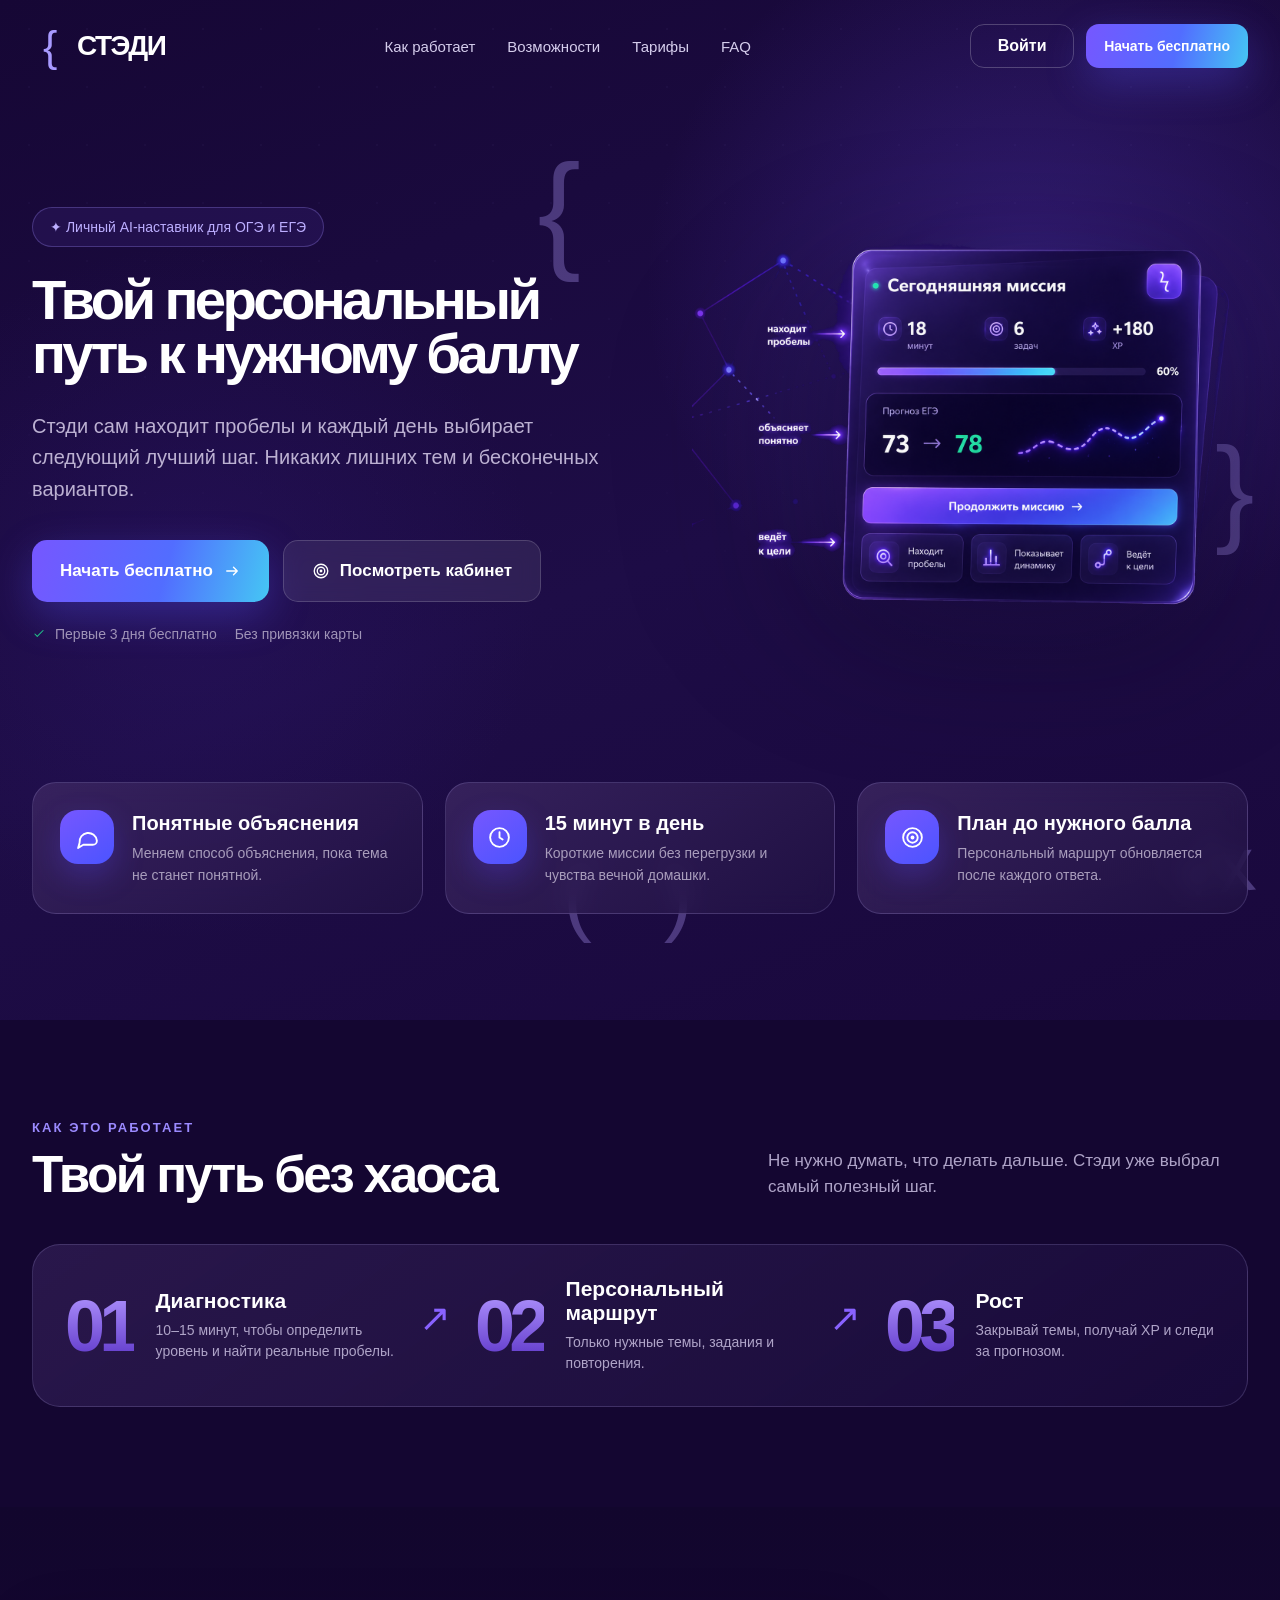
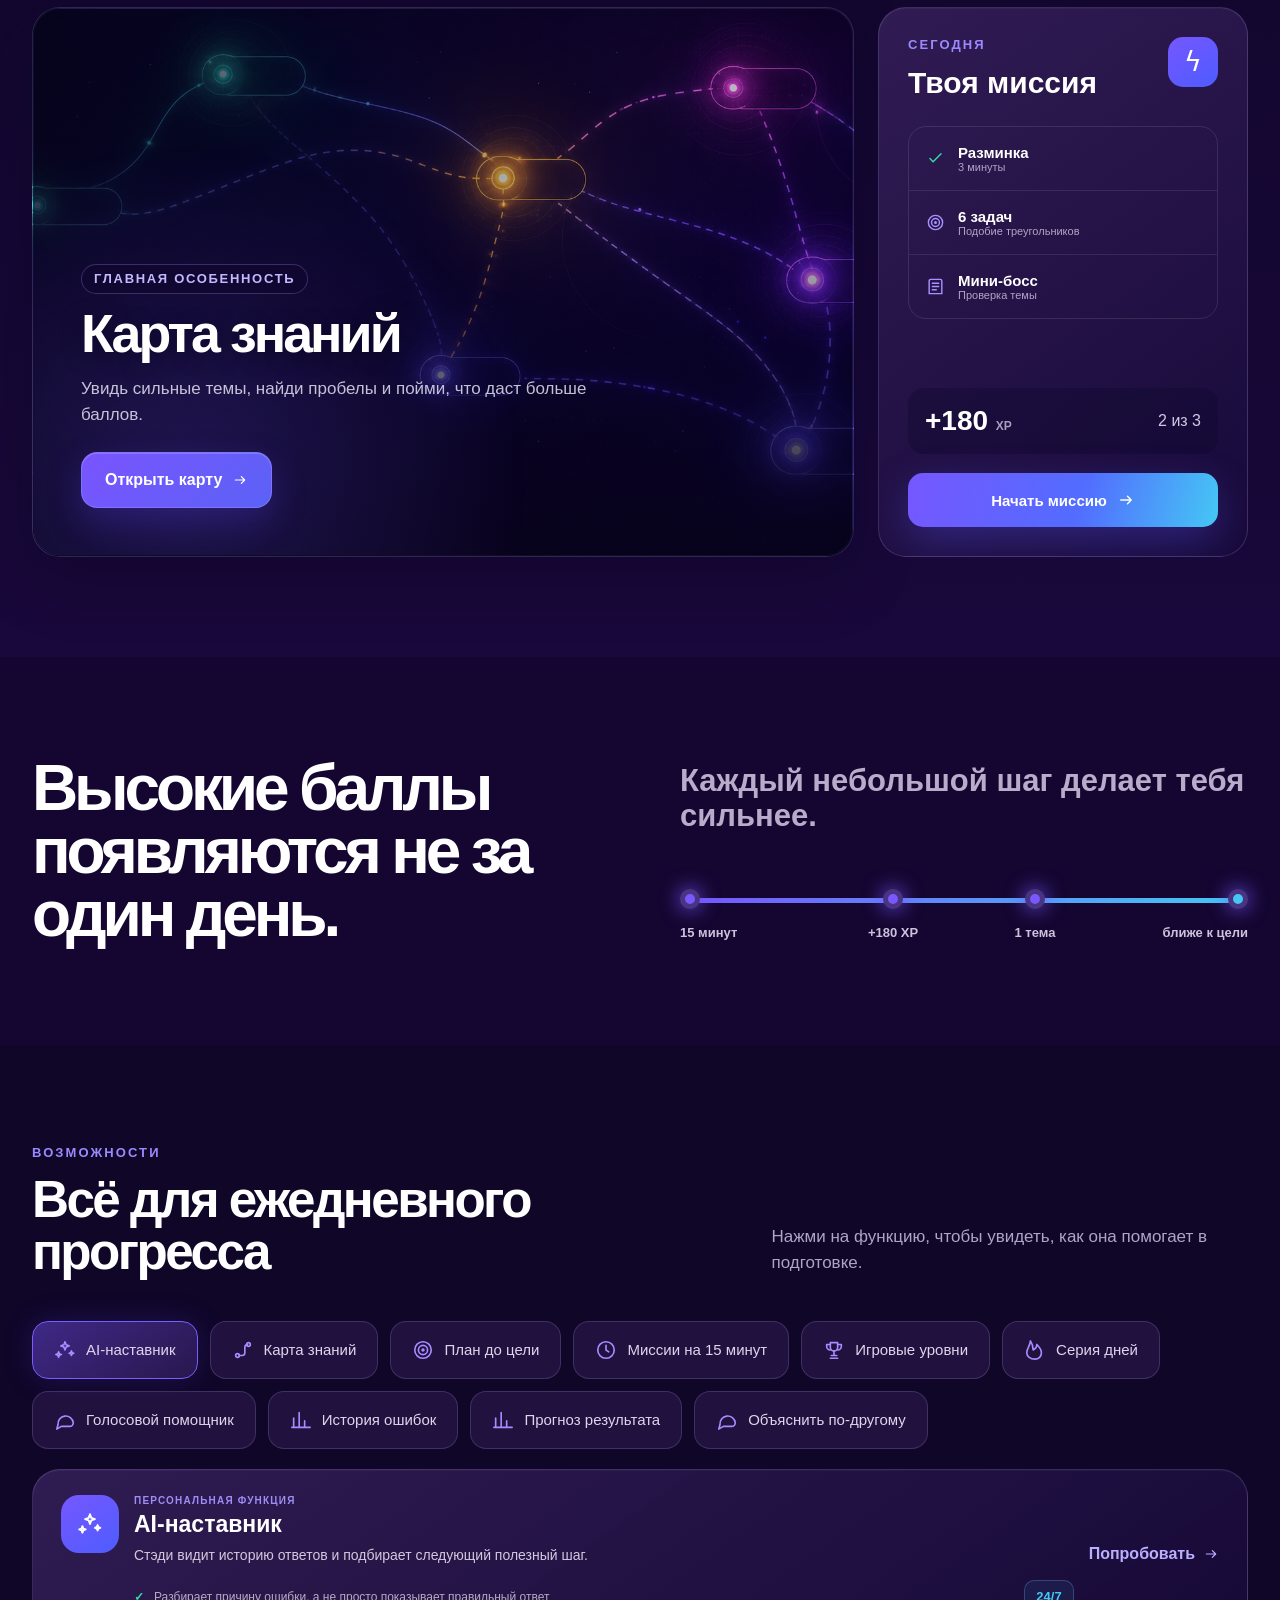
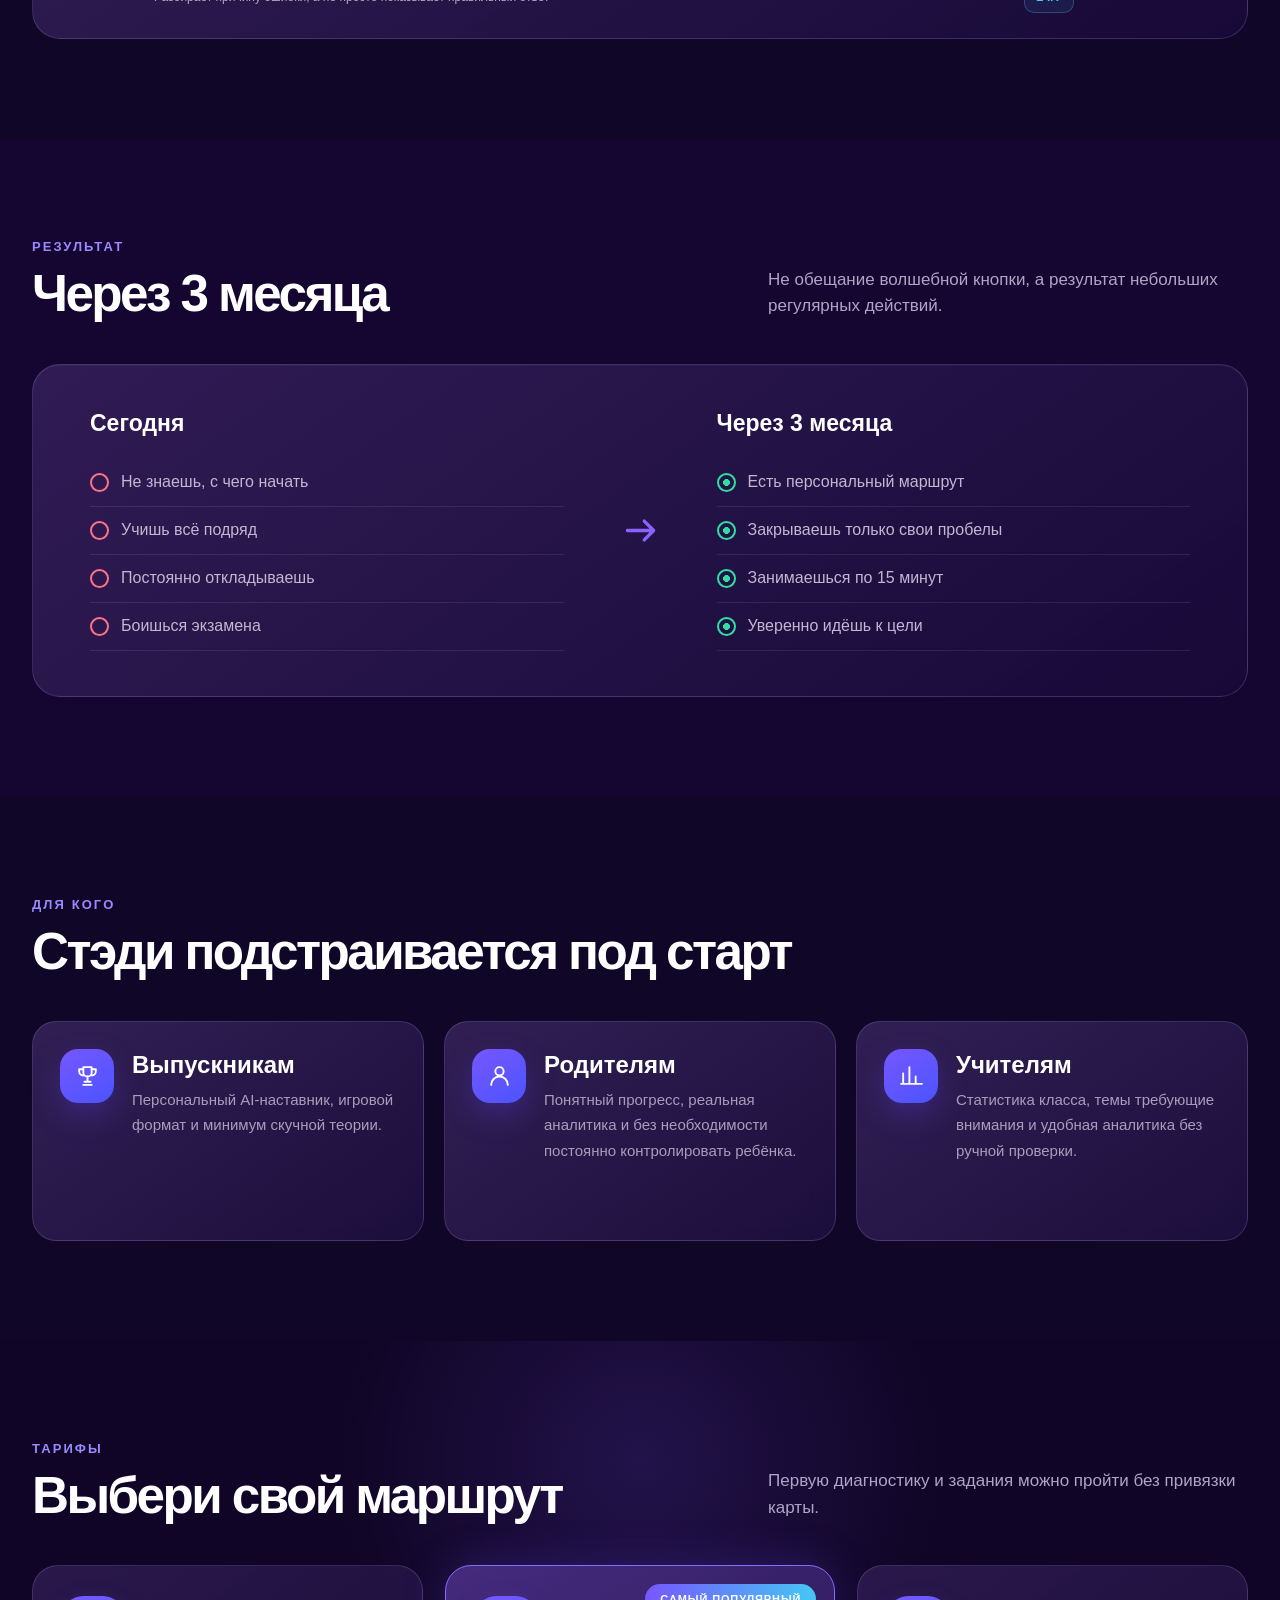
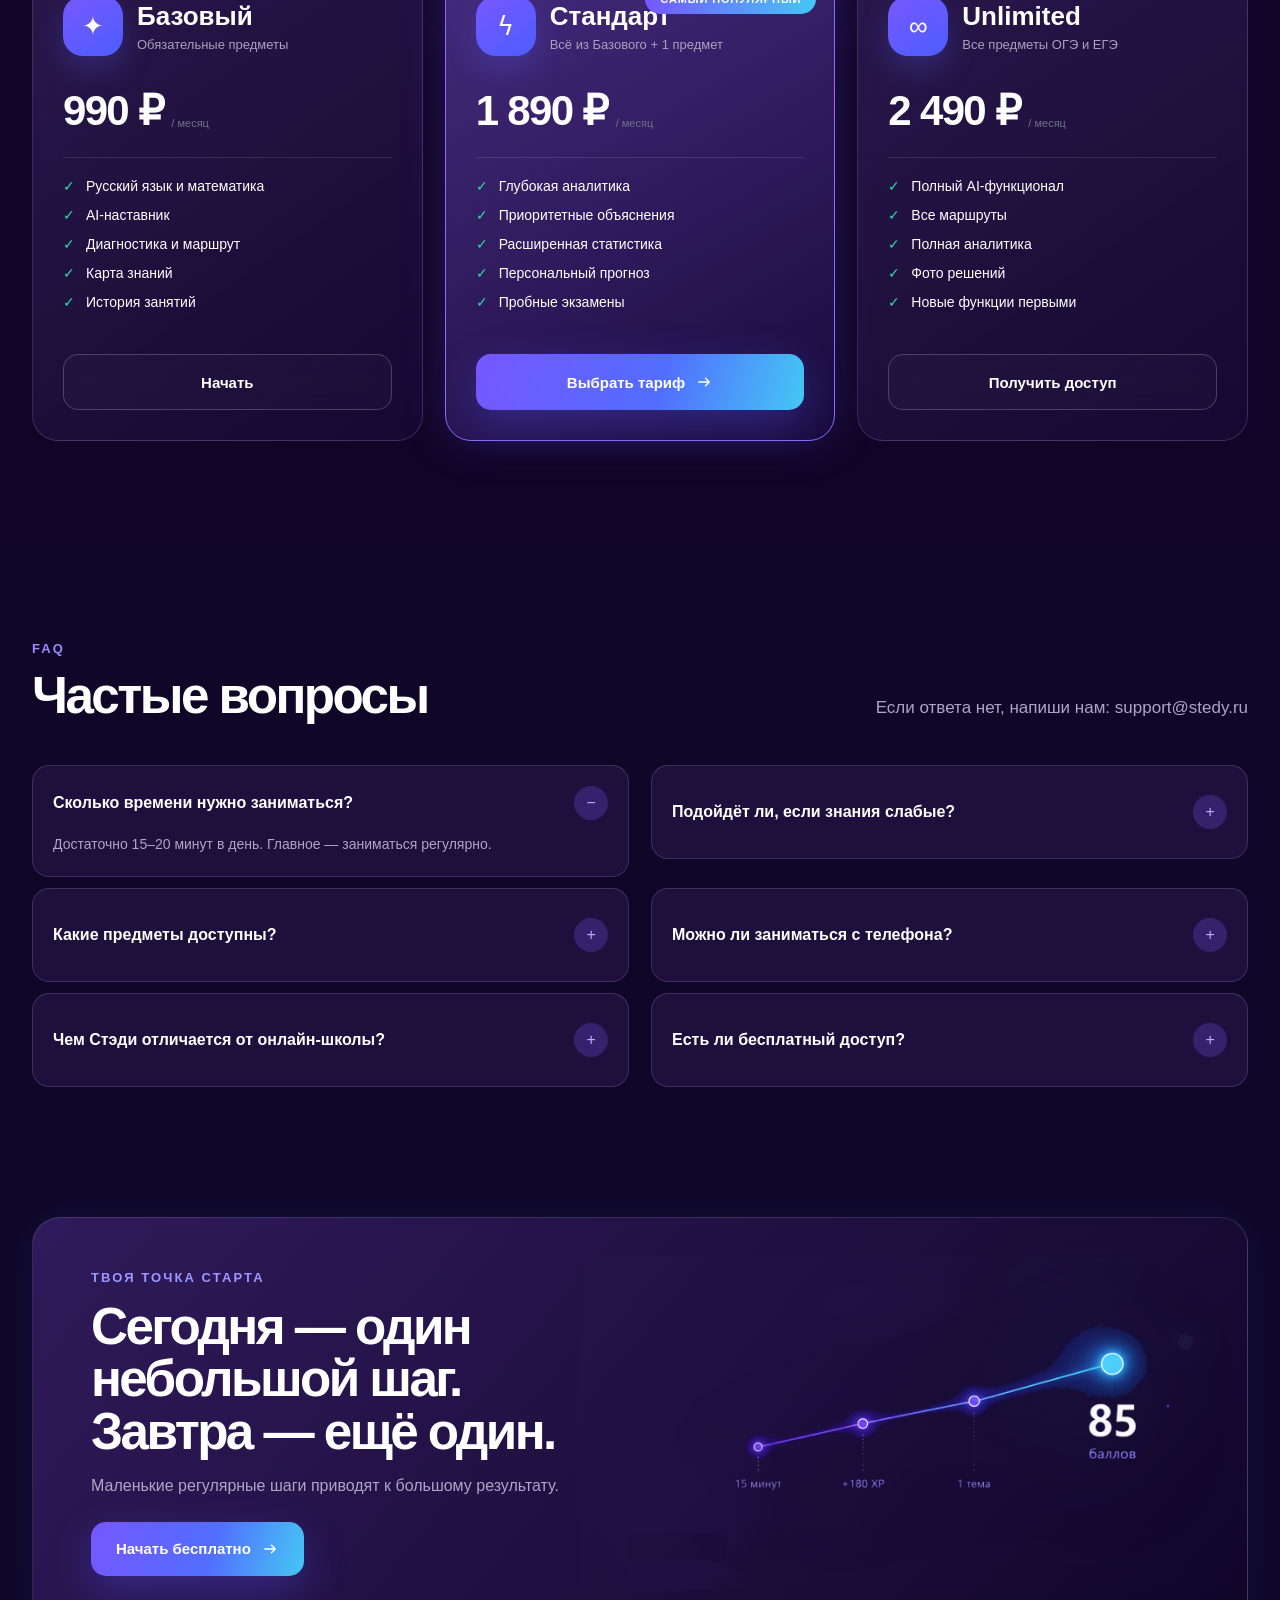
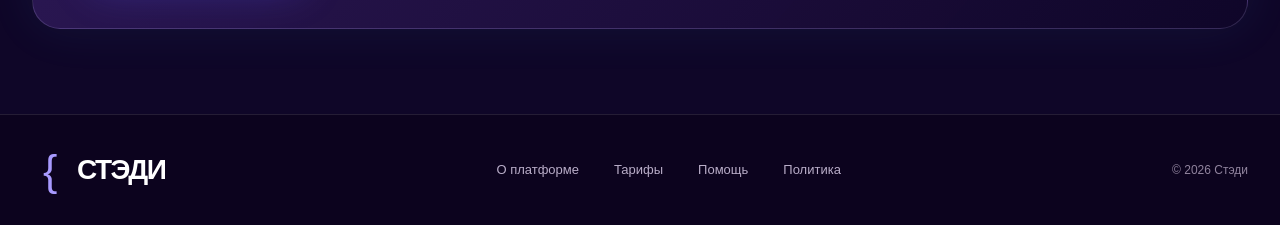
==== commit 6542ef0d: "Add files via upload" ====
--- a/index.html
+++ b/index.html
@@ -9,6 +9,7 @@
   <title>Стэди — персональный путь к нужному баллу</title>
   <link rel="stylesheet" href="styles.css">
   <link rel="stylesheet" href="steady.css">
+  <link rel="stylesheet" href="fixes.css">
 </head>
 <body class="steady-home">
   <div class="loading-screen" aria-hidden="true">
@@ -53,12 +54,8 @@
           <div class="hero__note"><span data-icon="check"></span> Первые 3 дня бесплатно <i></i> Без привязки карты</div>
         </div>
 
-        <div class="mission-demo mission-demo--image" aria-label="Пример сегодняшней миссии">
-          <div class="mission-demo__glow" aria-hidden="true"></div>
-          <img class="mission-demo__image" src="steady-mission-card-transparent.png" alt="Интерфейс сегодняшней миссии: время, задачи, опыт, прогресс и прогноз результата ЕГЭ">
-          <div class="hero-callout hero-callout--one"><b>находит<br>пробелы</b><span>→</span></div>
-          <div class="hero-callout hero-callout--two"><b>показывает<br>динамику</b><span>→</span></div>
-          <div class="hero-callout hero-callout--three"><b>ведёт<br>к цели</b><span>→</span></div>
+        <div class="mission-demo mission-demo--visual" aria-label="Пример сегодняшней миссии">
+          <img class="mission-demo__image" src="assets/hero-mission-card-transparent.png" alt="Сегодняшняя миссия: находит пробелы, показывает динамику и ведёт к цели">
         </div>
       </div>
 
@@ -96,23 +93,14 @@
 
     <section class="steady-section knowledge-showcase" id="knowledge">
       <div class="container knowledge-showcase__grid">
-        <div class="knowledge-showcase__map">
-          <div class="block-head">
-            <div><span class="section-kicker section-kicker--light">Главная особенность</span><h2>Карта знаний</h2></div>
-            <a href="map.html">Открыть карту <span data-icon="arrow"></span></a>
-          </div>
-          <svg class="topic-lines" viewBox="0 0 800 370" preserveAspectRatio="none" aria-hidden="true">
-            <path d="M90 185 L260 90 L430 150 L610 76 M260 90 L355 290 M430 150 L355 290 M355 290 L610 282 M610 76 L710 190 L610 282"/>
-            <path class="topic-lines__active" d="M90 185 L260 90 L430 150 L355 290 L610 282"/>
-          </svg>
-          <button class="topic-pill is-green" type="button" style="--x:8%;--y:46%">Проценты <b>✓</b></button>
-          <button class="topic-pill is-green" type="button" style="--x:25%;--y:15%">Функции <b>✓</b></button>
-          <button class="topic-pill is-yellow" type="button" style="--x:49%;--y:33%">Подобие <b>58%</b></button>
-          <button class="topic-pill is-red" type="button" style="--x:69%;--y:10%">Геометрия <b>34%</b></button>
-          <button class="topic-pill is-yellow" type="button" style="--x:40%;--y:75%">Вероятность <b>64%</b></button>
-          <button class="topic-pill is-muted" type="button" style="--x:72%;--y:74%">Параметры <b>26%</b></button>
-          <div class="knowledge-impact">Закрой «Подобие» — откроются ещё <strong>5 тем</strong></div>
-        </div>
+        <a class="knowledge-showcase__map knowledge-map-card" href="map.html" aria-label="Открыть карту знаний">
+          <div class="knowledge-map-card__content">
+            <span class="section-kicker section-kicker--light">Главная особенность</span>
+            <h2>Карта знаний</h2>
+            <p>Увидь сильные темы, найди пробелы и пойми, что даст больше баллов.</p>
+            <span class="knowledge-map-card__button">Открыть карту <span data-icon="arrow"></span></span>
+          </div>
+        </a>
 
         <aside class="today-mission">
           <div class="today-mission__head"><div><span class="section-kicker section-kicker--light">Сегодня</span><h2>Твоя миссия</h2></div><span>ϟ</span></div>
@@ -196,10 +184,10 @@
     <section class="steady-section audience-section">
       <div class="container">
         <div class="steady-section__head"><div><span class="section-kicker section-kicker--light">Для кого</span><h2>Стэди подстраивается под старт</h2></div></div>
-        <div class="audience-grid">
-          <article><span data-icon="route"></span><div><h3>Не знаешь, с чего начать</h3><p>Диагностика найдёт точку старта и первый приоритет.</p></div></article>
-          <article><span data-icon="clock"></span><div><h3>Не хватает регулярности</h3><p>Короткие миссии помогают не выпадать из подготовки.</p></div></article>
-          <article><span data-icon="target"></span><div><h3>Хочешь 80–90+</h3><p>Маршрут покажет темы с максимальным влиянием на балл.</p></div></article>
+        <div class="audience-grid audience-grid--roles">
+          <article><span data-icon="trophy"></span><div><h3>Выпускникам</h3><p>Персональный AI-наставник, игровой формат и минимум скучной теории.</p></div></article>
+          <article><span data-icon="user"></span><div><h3>Родителям</h3><p>Понятный прогресс, реальная аналитика и без необходимости постоянно контролировать ребёнка.</p></div></article>
+          <article><span data-icon="chart"></span><div><h3>Учителям</h3><p>Статистика класса, темы требующие внимания и удобная аналитика без ручной проверки.</p></div></article>
         </div>
       </div>
     </section>
@@ -254,10 +242,7 @@
           <a class="button button--primary" href="register.html">Начать бесплатно <span data-icon="arrow"></span></a>
         </div>
         <div class="final-route" aria-label="Путь к 85 баллам">
-          <span><i></i><b>15 минут</b></span>
-          <span><i></i><b>+180 XP</b></span>
-          <span><i></i><b>1 тема</b></span>
-          <strong>85<small>баллов</small></strong>
+          <img class="final-route__image" src="assets/final-growth-graph-transparent.png" alt="График роста до 85 баллов">
         </div>
       </div>
     </section>
--- a/steady.css
+++ b/steady.css
@@ -788,154 +788,232 @@
   .exam-main-card{display:block;padding:22px}.exam-main-card__visual{display:none}.exam-main-card h2{font-size:25px}.exam-metrics{display:grid;grid-template-columns:1fr 1fr}.exam-main-card .button{width:100%}.exam-history{display:none}.exam-workspace__top>div{display:none}.exam-task-card{padding:24px 18px}.exam-task-card h1{font-size:21px}.exam-expression{margin:35px auto;font-size:25px}.exam-task-card>label{width:100%}.exam-task-actions{display:grid;grid-template-columns:1fr;gap:10px}.exam-task-actions .button{width:100%}.exam-task-actions>button:first-child{order:2}.exam-task-nav>div{grid-template-columns:repeat(7,1fr)}
 }
 
-/* Uploaded mission preview */
-.mission-demo--image{height:650px;isolation:isolate}
-.mission-demo__glow{position:absolute;inset:13% 5% 6%;border-radius:50%;background:radial-gradient(circle,rgba(91,78,255,.48),rgba(69,199,244,.14) 42%,transparent 72%);filter:blur(34px);z-index:0;pointer-events:none}
-.mission-demo__image{display:block;width:min(590px,96%);height:auto;max-height:650px;object-fit:contain;position:relative;z-index:2;filter:drop-shadow(0 42px 70px rgba(5,0,27,.55));transform:rotate(-1.2deg)}
-.mission-demo--image .hero-callout{z-index:4;text-shadow:0 2px 18px rgba(8,2,30,.75)}
-.mission-demo--image .hero-callout--one{left:-12px;top:155px}
-.mission-demo--image .hero-callout--two{left:-30px;top:325px}
-.mission-demo--image .hero-callout--three{left:-10px;bottom:100px}
-
-/* Profile shortcuts */
-.profile-shortcuts{display:grid;grid-template-columns:repeat(3,minmax(0,1fr));gap:12px;margin:0 0 18px}
-.profile-shortcuts a{min-height:82px;padding:15px 17px;border:1px solid rgba(255,255,255,.1);border-radius:18px;background:linear-gradient(145deg,rgba(61,38,96,.72),rgba(30,14,66,.84));display:grid;grid-template-columns:42px 1fr;grid-template-rows:auto auto;column-gap:12px;align-content:center;transition:.2s}
-.profile-shortcuts a:hover{transform:translateY(-2px);border-color:rgba(162,140,255,.35)}
-.profile-shortcuts a>span{grid-row:1/3;width:42px;height:42px;border-radius:13px;background:rgba(118,87,255,.18);color:#b39fff;display:grid;place-items:center;font-size:20px}
-.profile-shortcuts a b{font-size:13px}.profile-shortcuts a small{font-size:9px;color:#a99db7;margin-top:3px}
-
-/* Detailed progress page */
-.progress-page{max-width:1660px;margin:auto;padding:30px 34px 44px;color:#fff}
-.progress-page__head{display:flex;align-items:flex-end;justify-content:space-between;gap:32px;margin-bottom:20px}
-.progress-page__head h1{font-size:40px;line-height:1;letter-spacing:-.045em;margin:5px 0 10px}
-.progress-page__head p{max-width:760px;color:#afa4bc;font-size:14px;line-height:1.6;margin:0}
-.progress-period{display:flex;padding:4px;border:1px solid rgba(255,255,255,.1);border-radius:14px;background:rgba(255,255,255,.04);white-space:nowrap}
-.progress-period button{height:38px;padding:0 14px;border:0;border-radius:10px;background:transparent;color:#9f94ac;font-size:10px;font-weight:700}
-.progress-period button.active{background:linear-gradient(145deg,#7657ff,#4d86eb);color:#fff;box-shadow:0 8px 22px rgba(80,66,218,.28)}
-.progress-card{border:1px solid rgba(201,188,255,.13);border-radius:22px;background:linear-gradient(145deg,rgba(58,35,91,.76),rgba(27,12,61,.9));box-shadow:inset 0 1px rgba(255,255,255,.025);overflow:hidden}
-.progress-card__head{display:flex;align-items:flex-start;justify-content:space-between;gap:18px;margin-bottom:20px}
-.progress-card__head h2{font-size:21px;letter-spacing:-.025em;margin:5px 0 0}
-.progress-card__head>a{display:flex;align-items:center;gap:6px;color:#b3a3ff;font-size:10px;font-weight:750;white-space:nowrap}
-.progress-card__head>a svg{width:15px}
-.progress-kicker{font-size:9px;text-transform:uppercase;letter-spacing:.13em;color:#a995ff;font-weight:800}
-.progress-kicker>span{margin-right:5px}
-.progress-hero{min-height:340px;padding:30px;display:grid;grid-template-columns:minmax(310px,.82fr) minmax(0,1.18fr);gap:34px;background:radial-gradient(circle at 80% 15%,rgba(69,199,244,.17),transparent 32%),linear-gradient(145deg,rgba(74,43,126,.9),rgba(24,9,60,.96))}
-.progress-hero__score{display:flex;flex-direction:column;justify-content:center}
-.progress-score-row{display:flex;align-items:baseline;gap:12px;margin:17px 0 10px}
-.progress-score-row strong,.progress-score-row em{font-size:64px;line-height:.85;letter-spacing:-.055em}
-.progress-score-row span{font-size:35px;color:#817493}.progress-score-row em{font-style:normal;color:var(--steady-green)}
-.progress-score-row small{font-size:13px;color:#a99db7}
-.progress-hero__score>p{max-width:470px;color:#c6bad2;font-size:13px;line-height:1.6;margin:0}.progress-hero__score>p b{color:#fff}
-.progress-goal{margin-top:28px;max-width:470px}.progress-goal>div{display:flex;justify-content:space-between;font-size:10px;color:#afa3ba}.progress-goal>div b{color:#fff}.progress-goal>i{display:block;height:8px;margin:9px 0 7px;border-radius:100px;background:rgba(255,255,255,.1);overflow:hidden}.progress-goal>i em{display:block;height:100%;border-radius:inherit;background:linear-gradient(90deg,#8e64ff,var(--steady-cyan))}.progress-goal>small{color:#92869f;font-size:9px}
-.progress-hero__chart{min-width:0;align-self:center;position:relative;padding:18px 10px 0}
-.progress-hero__chart svg{display:block;width:100%;height:235px;overflow:visible}
-.progress-grid-line{fill:none;stroke:rgba(255,255,255,.07);stroke-width:1;stroke-dasharray:4 7}
-.progress-chart-area{fill:url(#progress-area);stroke:none}.progress-chart-line{fill:none;stroke:#8d6cff;stroke-width:5;stroke-linecap:round;filter:drop-shadow(0 0 8px rgba(118,87,255,.7))}
-.progress-hero__chart circle{fill:#1d0d45;stroke:#8d6cff;stroke-width:4}.progress-hero__chart circle.is-current{fill:var(--steady-cyan);stroke:#d8f7ff;filter:drop-shadow(0 0 10px var(--steady-cyan))}
-.progress-chart-labels,.progress-chart-weeks{display:grid;grid-template-columns:repeat(6,1fr);gap:5px;color:#8f839b;font-size:9px}.progress-chart-labels{display:none}.progress-chart-weeks{text-align:center;margin-top:2px}
-.progress-metrics{display:grid;grid-template-columns:repeat(6,minmax(0,1fr));gap:12px;margin:12px 0}
-.progress-metrics article{min-height:124px;padding:16px;display:flex;flex-direction:column;position:relative}
-.progress-metrics article>div{display:grid;margin-top:auto}.progress-metrics small{font-size:9px;color:#9e92aa}.progress-metrics strong{font-size:20px;margin:3px 0}.progress-metrics em{font-size:8px;color:#8f839b;font-style:normal}.progress-metrics article>b{position:absolute;right:13px;top:14px;font-size:9px;color:var(--steady-green)}
-.metric-icon{width:38px;height:38px;border-radius:12px;display:grid;place-items:center;font-size:19px;background:rgba(118,87,255,.14);color:#b49fff}.metric-icon.orange{background:rgba(255,146,85,.12);color:#ff9d67}.metric-icon.cyan{background:rgba(69,199,244,.12);color:var(--steady-cyan)}.metric-icon.green{background:rgba(49,221,162,.12);color:var(--steady-green)}.metric-icon.yellow{background:rgba(255,201,74,.12);color:var(--steady-yellow)}
-.progress-layout{display:grid;grid-template-columns:minmax(0,1.35fr) minmax(300px,.65fr);gap:12px}
-.progress-subjects,.progress-activity,.progress-quality,.progress-topics{padding:24px}
-.progress-focus,.progress-milestones{padding:22px}
-.subject-list{display:grid;gap:13px}.subject-list article{padding:15px 16px;border:1px solid rgba(255,255,255,.08);border-radius:16px;background:rgba(255,255,255,.035)}
-.subject-title{display:flex;align-items:center;gap:10px}.subject-title>div{display:grid;flex:1}.subject-title b{font-size:12px}.subject-title small{font-size:8px;color:#95899f;margin-top:3px}.subject-title strong{font-size:15px}
-.subject-dot{width:10px;height:10px;border-radius:50%;box-shadow:0 0 12px currentColor}.subject-dot.green{background:var(--steady-green);color:var(--steady-green)}.subject-dot.yellow{background:var(--steady-yellow);color:var(--steady-yellow)}.subject-dot.cyan{background:var(--steady-cyan);color:var(--steady-cyan)}.subject-dot.purple{background:#8f70ff;color:#8f70ff}
-.subject-list article>i{display:block;height:6px;border-radius:10px;background:rgba(255,255,255,.08);overflow:hidden;margin:12px 0 9px}.subject-list article>i em{display:block;height:100%;border-radius:inherit;background:linear-gradient(90deg,#7657ff,var(--steady-cyan))}
-.subject-list article>p{display:flex;gap:14px;flex-wrap:wrap;margin:0;color:#8f839b;font-size:8px}.subject-list .positive,.positive{color:var(--steady-green)!important}.subject-list .warning{color:var(--steady-yellow)}
-.focus-spark{width:42px;height:42px;border-radius:14px;background:linear-gradient(145deg,#7657ff,#4e90e9);display:grid;place-items:center;font-size:21px;flex:0 0 auto}.focus-topic{padding:17px;border-radius:17px;background:linear-gradient(145deg,rgba(118,87,255,.18),rgba(69,199,244,.06));border:1px solid rgba(158,137,255,.22)}.focus-topic>span{font-size:8px;color:#a995ff;text-transform:uppercase;letter-spacing:.1em}.focus-topic h3{font-size:21px;line-height:1.1;margin:8px 0}.focus-topic p{font-size:10px;line-height:1.55;color:#b8acc4;margin:0}
-.focus-effect{display:grid;margin:17px 0;padding:0 4px}.focus-effect small{font-size:8px;color:#8f839b}.focus-effect strong{font-size:28px;color:var(--steady-green);margin:3px 0}.focus-effect span{font-size:8px;color:#8f839b}
-.progress-focus ul{list-style:none;padding:0;margin:0 0 18px;display:grid;gap:9px}.progress-focus li{display:flex;align-items:center;gap:8px;color:#c9bed2;font-size:10px}.progress-focus li>span{color:#a892ff;font-size:16px}.progress-focus .button{width:100%;min-height:47px;font-size:11px}
-.progress-activity{min-height:300px}.progress-activity>.progress-card__head>strong{font-size:12px;color:var(--steady-green)}
-.activity-bars{height:165px;display:grid;grid-template-columns:repeat(7,1fr);gap:12px;align-items:end;padding:6px 8px 0}.activity-bars>div{height:100%;display:grid;grid-template-rows:18px 1fr 20px;justify-items:center;align-items:end}.activity-bars b{font-size:8px;color:#9f93aa}.activity-bars i{display:block;width:min(34px,72%);height:var(--activity);min-height:5px;border-radius:9px 9px 4px 4px;background:linear-gradient(180deg,#7c5dff,#4b6ee6);box-shadow:0 5px 20px rgba(101,77,229,.22)}.activity-bars span{font-size:8px;color:#91859e}.activity-bars .today i{background:linear-gradient(180deg,var(--steady-cyan),#5875ff);box-shadow:0 0 18px rgba(69,199,244,.25)}.activity-bars .today span{color:#fff;font-weight:700}
-.activity-note{margin-top:14px;padding:13px 15px;border-radius:14px;background:rgba(255,255,255,.04);display:flex;align-items:center;gap:11px}.activity-note>span{font-size:21px;color:#ff9b61}.activity-note p{display:grid;margin:0}.activity-note b{font-size:10px}.activity-note small{font-size:8px;color:#94889f;margin-top:3px}
-.progress-quality{min-height:300px}.progress-quality>.progress-card__head>strong{font-size:15px}.quality-grid{display:grid;grid-template-columns:repeat(3,1fr);gap:10px}.quality-grid article{padding:15px;border:1px solid rgba(255,255,255,.08);border-radius:15px;background:rgba(255,255,255,.035)}.quality-grid article>div{display:flex;align-items:center;gap:7px}.quality-grid article>div>span{color:#aa95ff;font-size:17px}.quality-grid article b{font-size:9px}.quality-grid article>strong{display:block;font-size:20px;margin:15px 0 9px}.quality-grid article>i{display:block;height:5px;border-radius:10px;background:rgba(255,255,255,.08);overflow:hidden}.quality-grid article>i em{display:block;height:100%;background:linear-gradient(90deg,#ff7b8e,#ffc05d)}.quality-grid article>small{display:block;font-size:8px;color:#8f839b;margin-top:7px}
-.topic-progress-list{display:grid}.topic-progress-list article{display:flex;align-items:center;gap:12px;padding:13px 0;border-top:1px solid rgba(255,255,255,.08)}.topic-status{width:37px;height:37px;border-radius:12px;display:grid;place-items:center;flex:0 0 auto}.topic-status.done{background:rgba(49,221,162,.12);color:var(--steady-green)}.topic-status.active{background:rgba(118,87,255,.16);color:#ad98ff}.topic-status.repeat{background:rgba(255,201,74,.12);color:var(--steady-yellow)}.topic-status.locked{background:rgba(255,255,255,.05);color:#81768c}.topic-progress-list article>div{display:grid;flex:1;min-width:0}.topic-progress-list b{font-size:11px}.topic-progress-list small{font-size:8px;color:#93879f;margin-top:4px}.topic-progress-list strong{font-size:12px;color:#c7bdd0}
-.milestone-list{display:grid;gap:12px}.milestone-list article{display:flex;gap:10px;padding:13px;border:1px solid rgba(255,255,255,.08);border-radius:14px;background:rgba(255,255,255,.035)}.milestone-list article>span{width:35px;height:35px;border-radius:11px;background:rgba(118,87,255,.15);color:#af9aff;display:grid;place-items:center;flex:0 0 auto}.milestone-list article>div{display:grid;flex:1}.milestone-list b{font-size:10px}.milestone-list small{font-size:8px;color:#93879f;margin:3px 0 8px}.milestone-list i{height:4px;border-radius:10px;background:rgba(255,255,255,.08);overflow:hidden}.milestone-list i em{display:block;height:100%;background:linear-gradient(90deg,#7657ff,var(--steady-cyan))}.progress-milestones>a{display:flex;align-items:center;justify-content:space-between;margin-top:18px;color:#b4a3ff;font-size:10px;font-weight:700}.progress-milestones>a svg{width:15px}
-
-/* Global mobile application layout */
-.steady-app-body{overflow-x:hidden;background:var(--steady-bg-deep)}
-.steady-app-body .app-content,.steady-app-body .app-top,.steady-app-body .mobile-nav{min-width:0}
-@media(max-width:980px){
-  .mission-demo--image{height:570px;margin-top:5px}.mission-demo__image{max-height:570px;width:min(560px,92%)}
-  .progress-metrics{grid-template-columns:repeat(3,minmax(0,1fr))}
-  .progress-layout{grid-template-columns:1fr 1fr}.progress-subjects,.progress-activity,.progress-topics{grid-column:1/-1}
-}
-@media(max-width:860px){
-  .steady-app-body .student-app{display:block;min-height:100dvh}
-  .steady-app-body .app-content{width:100%;margin-left:0;padding-bottom:calc(82px + env(safe-area-inset-bottom))}
-  .steady-app-body .app-top{height:64px;padding:0 14px;gap:10px;background:rgba(15,5,37,.94);backdrop-filter:blur(20px);-webkit-backdrop-filter:blur(20px)}
-  .steady-app-body .app-top>div:first-child{display:flex;min-width:0;gap:9px}
-  .steady-app-body .app-top>div:first-child>span{display:block;overflow:hidden;text-overflow:ellipsis;white-space:nowrap;font-size:13px}
-  .steady-app-body .mobile-app-logo{display:grid;width:34px;height:34px;flex:0 0 34px;border-radius:11px;background:linear-gradient(145deg,#7657ff,#45a4e8);font-size:25px;line-height:1}
-  .steady-app-body .app-top__actions{gap:6px;flex:0 0 auto}
-  .steady-app-body .app-top__actions .streak{display:none}
-  .steady-app-body .app-top__actions>button{height:36px;min-width:36px;padding:0 9px;border-radius:11px;font-size:10px}
-  .steady-app-body .top-avatar{width:36px;padding:0!important}
-  .steady-app-body .mobile-nav{display:flex;left:8px;right:8px;bottom:8px;width:auto;height:68px;padding:7px 5px calc(7px + env(safe-area-inset-bottom));border:1px solid rgba(255,255,255,.1);border-radius:21px;background:rgba(24,10,57,.94);box-shadow:0 18px 50px rgba(4,0,18,.45);backdrop-filter:blur(22px);-webkit-backdrop-filter:blur(22px);align-items:center;justify-content:stretch}
-  .steady-app-body .mobile-nav a{height:54px;min-width:0;flex:1;display:flex;flex-direction:column;align-items:center;justify-content:center;gap:4px;border-radius:15px;color:#8f839b;font-size:8px;font-weight:700;line-height:1;transition:.2s}
-  .steady-app-body .mobile-nav a>span:first-child{width:22px;height:22px;display:grid;place-items:center;font-size:20px}
-  .steady-app-body .mobile-nav a>span:first-child svg{width:20px;height:20px}
-  .steady-app-body .mobile-nav a.active:not(.solve){background:rgba(118,87,255,.13);color:#c2b3ff}
-  .steady-app-body .mobile-nav a.solve{transform:translateY(-11px);gap:2px}
-  .steady-app-body .mobile-nav a.solve>span{width:49px;height:49px;border-radius:17px;background:linear-gradient(145deg,#805cff,#47a3e9);box-shadow:0 10px 28px rgba(90,74,225,.42);color:#fff}
-  .steady-app-body .mobile-nav a.solve em{font-size:8px;color:#c8bdd3}
-  .steady-app-body .notifications-popover,.steady-app-body .profile-popover{top:58px;right:10px;width:min(390px,calc(100% - 20px));max-height:calc(100dvh - 82px);overflow:auto;border-radius:20px}
-  .steady-app-body .global-chat{inset:8px;width:auto;height:auto;border-radius:23px}
-  .steady-app-body .app-chat-launcher{right:16px;bottom:92px;width:54px;height:54px;border-radius:18px}
-  .progress-page{padding:24px 16px 24px}.progress-page__head{display:block}.progress-period{width:max-content;margin-top:18px;max-width:100%;overflow:auto}
-  .profile-page{padding-bottom:24px}
-}
-@media(max-width:680px){
-  .mission-demo--image{height:500px;margin:12px -12px 0}.mission-demo__image{width:100%;max-height:500px;transform:none}.mission-demo--image .hero-callout{display:none}
-  .steady-dashboard-grid{grid-template-columns:1fr!important;gap:11px}
-  .dash-mission,.dash-forecast,.dash-next,.dash-map,.dash-ai,.dash-progress,.dash-growth,.dash-plan{grid-column:1!important}
-  .dash-forecast,.dash-next{min-height:245px}.dash-map{min-height:300px}.dash-progress__grid{grid-template-columns:repeat(2,minmax(0,1fr))}
-  .dash-progress article{min-height:95px}.dash-progress article>span{font-size:23px}.dash-progress strong{font-size:21px}
-  .steady-dashboard__head{display:block}.dashboard-level{width:100%;margin-top:16px;padding:12px;border:1px solid rgba(255,255,255,.09);border-radius:16px;background:rgba(255,255,255,.035)}
-  .progress-hero{grid-template-columns:1fr;padding:22px;gap:18px}.progress-hero__chart svg{height:205px}.progress-score-row strong,.progress-score-row em{font-size:54px}
-  .progress-layout{grid-template-columns:1fr}.progress-subjects,.progress-activity,.progress-topics{grid-column:auto}.progress-metrics{grid-template-columns:repeat(2,minmax(0,1fr))}
-  .quality-grid{grid-template-columns:1fr}.progress-quality{min-height:0}
-  .profile-shortcuts{display:flex;overflow-x:auto;scroll-snap-type:x mandatory;margin-right:-16px;padding-right:16px;scrollbar-width:none}.profile-shortcuts::-webkit-scrollbar{display:none}.profile-shortcuts a{flex:0 0 220px;scroll-snap-align:start}
-}
-@media(max-width:560px){
-  .steady-home .steady-hero__grid{padding-bottom:8px}.mission-demo--image{height:440px}.mission-demo__image{max-height:440px}
-  .steady-app-body .app-top__actions [data-balance]{padding:0 8px}.steady-app-body .app-top__actions [data-balance-value]{font-size:9px}
-  .steady-dashboard{padding:14px 12px 18px}.steady-dashboard__head h1{font-size:26px}.steady-dashboard__head p{font-size:12px;max-width:none}
-  .dash-mission{min-height:0;padding:20px}.dash-mission h2{font-size:24px}.dash-mission__metrics{gap:8px}.dash-mission__metrics>span{min-width:0}.dash-mission__metrics b{font-size:10px;text-align:center}.dash-mission .button{width:100%;justify-content:center}
-  .dash-map{overflow:hidden}.dash-node{min-width:68px;padding:0 7px}.dash-map__impact{left:25%;max-width:150px}
-  .progress-page{padding:19px 12px 18px}.progress-page__head h1{font-size:34px}.progress-page__head p{font-size:12px}.progress-period{width:100%;display:grid;grid-template-columns:repeat(3,1fr)}.progress-period button{padding:0 7px}
-  .progress-card{border-radius:19px}.progress-hero{padding:19px}.progress-score-row{gap:8px}.progress-score-row strong,.progress-score-row em{font-size:48px}.progress-score-row span{font-size:26px}.progress-score-row small{font-size:10px}.progress-hero__score>p{font-size:11px}.progress-hero__chart{padding:0}.progress-hero__chart svg{height:175px}.progress-chart-weeks{font-size:7px}
-  .progress-metrics{gap:9px}.progress-metrics article{min-height:115px;padding:13px}.progress-metrics strong{font-size:17px}.metric-icon{width:35px;height:35px}
-  .progress-subjects,.progress-activity,.progress-quality,.progress-topics,.progress-focus,.progress-milestones{padding:18px}.progress-card__head h2{font-size:18px}.progress-card__head>a{font-size:9px}
-  .subject-list article{padding:13px}.subject-list article>p{gap:7px}.activity-bars{gap:5px;padding-inline:0}.activity-bars i{width:24px}.activity-bars span{font-size:7px}.activity-note{align-items:flex-start}
-  .topic-progress-list article{gap:9px}.topic-status{width:34px;height:34px}.topic-progress-list strong{font-size:10px}
-  .profile-page{padding:18px 12px 24px}.profile-page__head{margin-bottom:14px}.profile-page__head h1{font-size:31px}.profile-page__head p{font-size:12px;line-height:1.5}.profile-page__head .button{width:100%;min-height:50px;margin-top:14px}
-  .profile-shortcuts{margin-right:-12px;padding-right:12px;gap:9px}.profile-shortcuts a{flex-basis:205px;min-height:76px;padding:13px}
-  .profile-grid{gap:11px}.profile-card{padding:18px;border-radius:20px}.profile-card__head{align-items:flex-start;gap:12px;margin-bottom:18px}.profile-card__head h2{font-size:18px}.profile-card__head p{font-size:10px;line-height:1.45}.profile-card__head .plain-link-button{font-size:10px;white-space:nowrap}
-  .account-user__avatar{width:60px;height:60px;border-radius:19px}.account-user b{font-size:17px}.profile-form{gap:12px;margin-top:20px}.profile-form input{height:54px;background:rgba(255,255,255,.045);color:#fff;font-size:16px}.profile-form label{font-size:10px;color:#b7acc3}
-  .profile-balance__sum strong{font-size:36px}.profile-balance .button{width:100%;min-height:49px;margin-top:22px}
-  .subscription-box{display:grid;gap:13px;padding:15px}.subscription-box>span{padding-left:55px}.toggle-row{gap:14px}.toggle-row div{min-width:0}.toggle-row b{font-size:12px}.toggle-row span{font-size:9px;line-height:1.4}.switch{flex:0 0 44px}
-  .achievement-scroll{grid-auto-columns:82vw;gap:10px;margin-right:-18px;padding-right:18px}.achievement-scroll article{min-height:150px}
-  .payment-table,.payment-table tbody,.payment-table tr,.payment-table td{display:block;width:100%}.payment-table thead{display:none}.payment-table tbody{display:grid;gap:10px}.payment-table tr{padding:13px 14px;border:1px solid rgba(255,255,255,.09);border-radius:15px;background:rgba(255,255,255,.035)}.payment-table td{display:flex;align-items:center;justify-content:space-between;gap:12px;padding:7px 0!important;border:0!important;text-align:right;font-size:10px}.payment-table td:before{content:attr(data-label);color:#91859e;font-size:9px;text-align:left}.payment-table td[data-label="Операция"]{font-weight:700;color:#fff}
-  .steady-app-body .mobile-nav{left:6px;right:6px;bottom:6px;padding-inline:3px}.steady-app-body .mobile-nav a{font-size:7px}.steady-app-body .mobile-nav a>span:first-child svg{width:19px;height:19px}
-}
-@media(max-width:400px){
-  .steady-app-body .app-top>div:first-child>span{font-size:12px}.steady-app-body .app-top__actions [data-balance]{display:none}
-  .mission-demo--image{height:400px}.mission-demo__image{max-height:400px}
-  .progress-metrics{grid-template-columns:1fr 1fr}.progress-metrics article{min-height:108px}.progress-score-row strong,.progress-score-row em{font-size:43px}
-  .dash-mission__metrics{display:grid;grid-template-columns:repeat(3,1fr)}
-}
-
-/* Final mobile width safeguards */
-@media(max-width:860px){
-  .profile-grid{grid-template-columns:minmax(0,1fr)!important;width:100%;max-width:100%}
-  .profile-grid>*,.profile-card,.achievement-slider,.achievement-scroll{min-width:0;max-width:100%}
-  .profile-card{width:100%}
-}
-@media(max-width:680px){
-  .dashboard-level>div{display:grid}
-  .dashboard-level>span{flex:0 0 45px}
-}
+/* === July 31 mobile/UI fixes === */
+.steady-home .landing{overflow-x:hidden;overflow-y:visible}
+
+.mission-demo__card{
+  background:
+    linear-gradient(155deg,rgba(42,24,93,.90),rgba(15,7,42,.94)),
+    url('assets/mission-card-reference.png') center/cover no-repeat;
+}
+.mission-demo__forecast{
+  background:
+    linear-gradient(180deg,rgba(15,7,42,.72),rgba(15,7,42,.84)),
+    url('assets/growth-chart-bg.png') center/cover no-repeat;
+}
+.mission-demo__benefits{display:grid;grid-template-columns:repeat(3,1fr);gap:10px;margin-top:14px}
+.mission-demo__benefits span{display:flex;align-items:center;justify-content:center;gap:8px;text-align:center;min-height:52px;padding:8px 10px;border-radius:14px;border:1px solid rgba(255,255,255,.09);background:rgba(255,255,255,.05);font-size:12px;color:#d9d2e5}
+.mission-demo__benefits [data-icon]{font-size:16px;color:#aa94ff}
+
+.knowledge-showcase__map,
+.dash-map{
+  background:
+    linear-gradient(180deg,rgba(27,12,61,.68),rgba(16,5,38,.90)),
+    url('assets/knowledge-network-bg.png') center/cover no-repeat;
+}
+.knowledge-showcase__map .topic-lines,
+.dash-map .dash-map__lines{opacity:.45}
+.block-head a,
+.dash-card__head a{
+  padding:10px 14px;border-radius:14px;border:1px solid rgba(255,255,255,.12);background:rgba(13,7,39,.48);
+}
+.block-head a:hover,
+.dash-card__head a:hover{background:rgba(118,87,255,.16);border-color:rgba(118,87,255,.44)}
+
+.dash-mission__benefits{display:flex;flex-wrap:wrap;gap:10px;margin-top:14px}
+.dash-mission__benefits [data-icon]{font-size:14px;color:#aa94ff}
+.dash-mission__benefits b{font-size:10px;font-weight:700;color:#dad3e6;margin-right:6px}
+
+.audience-grid--roles article{min-height:220px}
+.audience-grid--roles h3{font-size:24px}
+.audience-grid--roles p{font-size:15px!important;line-height:1.7}
+
+.steady-pricing .price-card{position:relative;overflow:visible}
+.steady-pricing .price-icon{width:60px;height:60px;border-radius:20px;display:grid;place-items:center;font-size:26px;box-shadow:0 14px 30px rgba(86,104,255,.24)}
+.steady-pricing .popular{position:absolute;top:18px;right:18px;padding:9px 15px;border-radius:999px;font-size:11px}
+.steady-pricing .button{min-height:56px}
+
+.steady-final__box{
+  background:
+    linear-gradient(130deg,rgba(53,30,98,.88),rgba(16,6,41,.95)),
+    url('assets/growth-chart-bg.png') right center/55% auto no-repeat;
+}
+.steady-final h2{max-width:820px}
+
+.dash-progress article{position:relative;padding-right:42px}
+.dash-progress article>span{position:absolute;top:12px;right:12px;font-size:18px;opacity:.95}
+.dash-progress article div{padding-top:24px}
+
+.progress-page__head{display:flex;align-items:flex-end;justify-content:space-between;gap:24px;margin-bottom:18px}
+.progress-page__head h1{font-size:34px;letter-spacing:-.04em;margin:6px 0 10px}
+.progress-page__head p{max-width:690px;color:#b4a8c5;margin:0}
+.progress-pill{padding:18px 20px;border-radius:18px;border:1px solid rgba(255,255,255,.12);background:rgba(255,255,255,.05);display:grid;min-width:230px}
+.progress-pill b{font-size:26px}.progress-pill small{color:#9e92b0;font-size:11px}
+.dash-progress--full{display:block}
+.dash-progress--full .dash-progress__grid{grid-template-columns:repeat(3,1fr)}
+.dash-growth--full{margin-top:14px;min-height:260px}
+.dash-growth__chart--large{height:168px}.dash-growth__chart--large svg{height:128px}
+.progress-panels{display:grid;grid-template-columns:repeat(3,minmax(0,1fr));gap:14px;margin-top:14px}
+.progress-list,.progress-forecast-box{padding:22px}
+.progress-list ul{list-style:none;padding:0;margin:20px 0 0;display:grid;gap:10px}
+.progress-list li{padding:12px 14px;border-radius:14px;background:rgba(255,255,255,.05);border:1px solid rgba(255,255,255,.08)}
+.progress-list--good li{color:#ceffe6}
+.progress-list--good li:before{content:'✓';display:inline-grid;place-items:center;width:20px;height:20px;border-radius:50%;background:rgba(49,221,162,.16);color:#31dda2;margin-right:10px}
+.progress-list--warn li{color:#ffd4db}
+.progress-list--warn li:before{content:'!';display:inline-grid;place-items:center;width:20px;height:20px;border-radius:50%;background:rgba(255,113,136,.16);color:#ff7188;margin-right:10px}
+.progress-forecast-box p{font-size:14px;line-height:1.6;color:#b7adc8;margin:14px 0 18px}
+
+.steady-diagnostic-body .result-card{
+  background:
+    linear-gradient(145deg,rgba(57,34,93,.95),rgba(23,9,56,.98)),
+    url('assets/knowledge-network-bg.png') center/cover no-repeat;
+  background-blend-mode:normal,screen;
+}
+
+@media (max-width:1024px){
+  .progress-page__head{align-items:flex-start;flex-direction:column}
+  .progress-panels{grid-template-columns:1fr}
+}
+
+@media (max-width:767px){
+  .container{width:min(var(--container),calc(100% - 24px))}
+  .steady-section{padding:68px 0}
+  .steady-section__head{gap:18px;margin-bottom:26px;align-items:flex-start;flex-direction:column}
+  .steady-hero{min-height:auto}
+  .steady-hero__grid{min-height:auto;padding:16px 0 38px;gap:26px}
+  .steady-hero h1{font-size:54px;line-height:.98}
+  .steady-hero__copy>p{font-size:17px}
+  .steady-hero__buttons{display:grid;grid-template-columns:1fr;gap:12px}
+  .steady-hero__buttons .button{min-height:58px;font-size:16px}
+
+  .mission-demo{height:auto;margin:8px 0 0}
+  .mission-demo__back{display:none}
+  .mission-demo__card{width:100%;padding:20px;border-radius:24px}
+  .mission-demo__head{font-size:18px}
+  .mission-demo__bolt{width:42px;height:42px}
+  .mission-demo__metrics{gap:8px;margin:22px 0 16px}
+  .mission-demo__metrics strong{font-size:18px}
+  .mission-demo__metrics small{font-size:10px}
+  .mission-demo__forecast{grid-template-columns:1fr;min-height:140px;padding:16px 16px 88px}
+  .mission-demo__forecast strong{font-size:28px}
+  .mission-demo__forecast svg{right:14px;bottom:12px;width:58%;height:56px;opacity:.85}
+  .mission-demo__card>.button{min-height:48px;font-size:14px}
+  .mission-demo__benefits{grid-template-columns:1fr;gap:8px}
+  .mission-demo__benefits span{justify-content:flex-start;min-height:46px}
+  .hero-callout{display:none}
+
+  .knowledge-showcase__map{height:470px;padding:20px}
+  .block-head h2{font-size:24px}
+  .block-head a{padding:8px 12px;font-size:12px}
+  .topic-pill{min-width:88px;height:38px;padding:0 10px;font-size:10px;border-radius:12px}
+  .knowledge-impact{left:20px;right:20px;bottom:20px;padding:12px 14px}
+
+  .audience-grid--roles article{min-height:auto;padding:22px}
+  .audience-grid--roles h3{font-size:21px}
+  .audience-grid--roles p{font-size:14px!important}
+
+  .steady-pricing{display:grid;gap:16px}
+  .steady-pricing .price-card{padding:22px;border-radius:22px}
+  .steady-pricing .price-card--featured{transform:none}
+  .steady-pricing .popular{position:static;display:inline-flex;margin-bottom:14px}
+  .steady-pricing .price strong{font-size:34px}
+  .steady-pricing .price-card h3{font-size:22px}
+
+  .steady-final{padding:10px 0 70px}
+  .steady-final__box{grid-template-columns:1fr;gap:22px;padding:26px 20px;background-size:110% auto;background-position:center bottom}
+  .steady-final h2{font-size:54px;line-height:.96;margin-bottom:12px}
+  .steady-final p{font-size:15px;max-width:340px}
+  .final-route{grid-template-columns:repeat(4,1fr);padding-top:8px}
+  .final-route:before{left:18px;right:52px;top:22px}
+  .final-route strong{font-size:42px}
+
+  .steady-dashboard{padding:14px 12px 94px}
+  .steady-dashboard__head{display:none}
+  .steady-dashboard-grid{grid-template-columns:1fr;gap:12px}
+  .dash-card{border-radius:20px}
+  .dash-mission{grid-column:auto;min-height:0;padding:18px;grid-template-columns:1fr;background:radial-gradient(circle at 85% 15%,rgba(86,194,244,.16),transparent 22%),linear-gradient(145deg,#40257b,#241252)}
+  .dash-mission h2{font-size:24px}
+  .dash-mission p{font-size:12px;max-width:none}
+  .dash-mission__metrics{gap:12px;flex-wrap:wrap;margin:14px 0}
+  .dash-mission .button{width:100%;min-height:48px;font-size:14px}
+  .dash-mission__benefits{display:grid;grid-template-columns:1fr;gap:8px;margin-top:12px}
+  .dash-mission__benefits b{font-size:11px}
+  .dash-mission__visual{display:none}
+  .dash-forecast,.dash-next,.dash-map,.dash-ai,.dash-growth,.dash-plan{grid-column:auto;padding:18px;min-height:0}
+  .dash-map{padding:18px 16px 84px;min-height:410px}
+  .dash-map .dash-card__head{align-items:flex-start}
+  .dash-map .dash-card__head h2{font-size:24px}
+  .dash-map .dash-card__head a{font-size:12px}
+  .dash-map__lines{left:8%;right:8%;width:84%;height:68%}
+  .dash-node{min-width:84px;height:34px;font-size:10px;padding:0 10px;border-radius:12px}
+  .dash-map__impact{left:16px;right:16px;bottom:16px;padding:12px 14px;border-radius:14px}
+  .dash-progress{grid-column:auto;grid-row:auto}
+  .dash-progress__head{padding:0 2px 8px}
+  .dash-progress__head h2{font-size:28px}
+  .dash-progress__head a{font-size:13px}
+  .dash-progress__grid{grid-template-columns:1fr 1fr;gap:10px}
+  .dash-progress article{min-height:104px;padding:16px 14px 14px;border-radius:18px}
+  .dash-progress article>span{top:14px;right:14px;font-size:20px}
+  .dash-progress strong{font-size:20px}
+  .dash-progress small{font-size:10px}
+  .dash-growth{padding:18px}
+  .dash-growth__chart{height:144px}
+  .dash-ai p{font-size:14px;line-height:1.65}
+  .dash-ai button{width:100%}
+
+  .progress-page__head h1{font-size:29px}
+  .dash-progress--full .dash-progress__grid{grid-template-columns:1fr 1fr}
+  .dash-growth--full{min-height:220px}
+
+  .steady-diagnostic-body .diagnostic-top{padding:0 12px;height:72px}
+  .steady-diagnostic-body .diagnostic-shell{width:calc(100% - 24px);margin:14px auto}
+  .steady-diagnostic-body .diagnostic-task{padding:20px 16px;border-radius:22px}
+  .steady-diagnostic-body .diagnostic-task h1{font-size:18px;line-height:1.4;margin-top:16px}
+  .steady-diagnostic-body .task-meta{gap:8px}
+  .steady-diagnostic-body .diag-answer input{height:52px}
+  .steady-diagnostic-body .diag-actions{display:grid;gap:10px}
+  .steady-diagnostic-body .diag-actions .button,
+  .steady-diagnostic-body .diag-actions>button:first-child{width:100%;min-width:0}
+  .steady-diagnostic-body .result-card{padding:24px 16px;border-radius:24px}
+  .steady-diagnostic-body .result-card h1{font-size:27px;line-height:1.1}
+  .steady-diagnostic-body .result-card>p{font-size:14px;line-height:1.55}
+  .steady-diagnostic-body .result-score{padding:16px 14px;grid-template-columns:1fr auto 1fr;gap:10px}
+  .steady-diagnostic-body .result-score strong{font-size:24px}
+  .steady-diagnostic-body .result-findings>div{min-height:84px;padding:16px 14px;border-radius:16px}
+}
+
+/* === Image integration fixes === */
+.steady-hero h1{font-size:clamp(48px,4.4vw,70px)}
+.steady-home .landing{overflow-x:hidden;overflow-y:visible}
+
+.mission-demo--visual{position:relative;height:auto;min-height:0;display:flex;align-items:center;justify-content:flex-end;margin-left:auto;padding:10px 0}
+.mission-demo--visual::before{content:"";position:absolute;inset:8% 3% 10% 16%;background:radial-gradient(circle at 60% 40%, rgba(101,72,255,.20), rgba(45,18,95,0) 55%);filter:blur(24px);z-index:0;pointer-events:none}
+.mission-demo--visual .mission-demo__image{position:relative;z-index:1;display:block;width:100%;max-width:760px;height:auto;filter:drop-shadow(0 34px 70px rgba(11,4,33,.45))}
+.mission-demo--visual .mission-demo__back,.mission-demo--visual .mission-demo__card,.mission-demo--visual .hero-callout{display:none!important}
+
+.knowledge-showcase__map--image{position:relative;padding:0;background:none;border:none;box-shadow:none;overflow:visible;min-height:0;display:flex;flex-direction:column;gap:20px}
+.knowledge-showcase__map--image::before{content:"";position:absolute;inset:12% 6% 8% 6%;background:radial-gradient(circle at 50% 45%, rgba(94,54,255,.18), rgba(35,17,75,0) 60%);filter:blur(28px);pointer-events:none}
+.block-head--outside{position:relative;z-index:2;display:flex;align-items:flex-end;justify-content:space-between;gap:18px;padding:4px 6px 0}
+.block-head--outside h2{margin:8px 0 0}
+.block-head--outside a{display:inline-flex;align-items:center;gap:10px;padding:14px 20px;border-radius:16px;border:1px solid rgba(255,255,255,.14);background:rgba(19,9,49,.58);backdrop-filter:blur(10px);color:#f4efff;box-shadow:0 12px 24px rgba(8,4,24,.28)}
+.block-head--outside a:hover{border-color:rgba(98,159,255,.38);background:rgba(26,12,66,.72)}
+.knowledge-showcase__image{position:relative;z-index:1;display:block;width:100%;height:auto;filter:drop-shadow(0 30px 60px rgba(10,5,34,.34))}
+.knowledge-showcase__map--image .topic-lines,.knowledge-showcase__map--image .topic-pill,.knowledge-showcase__map--image .knowledge-impact{display:none!important}
+
+.final-route{position:relative;display:flex;align-items:center;justify-content:center;min-height:280px}
+.final-route::before{content:"";position:absolute;inset:12% 3%;background:radial-gradient(circle at 78% 36%, rgba(74,182,255,.18), rgba(74,182,255,0) 26%),radial-gradient(circle at 32% 62%, rgba(150,94,255,.16), rgba(150,94,255,0) 36%);filter:blur(20px);pointer-events:none}
+.final-route > span,.final-route > strong{display:none!important}
+.final-route__image{position:relative;z-index:1;display:block;width:100%;height:auto;max-width:900px;filter:drop-shadow(0 24px 44px rgba(17,8,49,.28))}
+
+@media (max-width:1024px){
+  .knowledge-showcase__grid{grid-template-columns:1fr}
+}
+@media (max-width:767px){
+  .steady-hero h1{font-size:clamp(40px,11vw,56px)}
+  .mission-demo--visual{justify-content:center;padding-top:6px}
+  .mission-demo--visual::before{inset:12% 0 14% 0}
+  .mission-demo--visual .mission-demo__image,.knowledge-showcase__image,.final-route__image{max-width:100%}
+  .block-head--outside{align-items:flex-start;flex-direction:column;padding:0}
+  .block-head--outside a{padding:12px 16px;border-radius:14px;font-size:14px}
+  .final-route{min-height:180px}
+}
--- a/fixes.css
+++ b/fixes.css
@@ -0,0 +1,606 @@
+/* Targeted visual fixes: hero mission and clickable knowledge map */
+.mission-demo--visual .mission-demo__image{
+  width:min(100%,760px);
+  max-width:760px;
+}
+
+.knowledge-map-card{
+  position:relative;
+  display:flex;
+  align-items:flex-end;
+  height:550px;
+  min-height:550px;
+  padding:clamp(24px,4vw,48px);
+  overflow:hidden;
+  border:1px solid rgba(201,190,255,.18);
+  border-radius:28px;
+  background-color:#100529;
+  background-image:url("assets/knowledge-map-background-v2.png");
+  background-repeat:no-repeat;
+  background-position:center;
+  background-size:cover;
+  color:#fff;
+  text-decoration:none;
+  box-shadow:inset 0 1px rgba(255,255,255,.06),0 24px 60px rgba(8,3,30,.28);
+  isolation:isolate;
+  cursor:pointer;
+  transition:transform .28s ease,border-color .28s ease,box-shadow .28s ease;
+}
+.knowledge-map-card::before{
+  content:"";
+  position:absolute;
+  inset:0;
+  z-index:1;
+  background:
+    linear-gradient(90deg,rgba(8,3,27,.76) 0%,rgba(8,3,27,.44) 38%,rgba(8,3,27,.12) 72%,rgba(8,3,27,.24) 100%),
+    linear-gradient(180deg,rgba(8,3,27,.12) 0%,rgba(8,3,27,.10) 40%,rgba(8,3,27,.91) 100%);
+  pointer-events:none;
+}
+.knowledge-map-card::after{
+  content:"";
+  position:absolute;
+  inset:0;
+  z-index:1;
+  border:1px solid rgba(255,255,255,.04);
+  border-radius:inherit;
+  background:radial-gradient(circle at 18% 88%,rgba(115,86,255,.22),transparent 42%);
+  pointer-events:none;
+}
+.knowledge-map-card__content{
+  position:relative;
+  z-index:2;
+  display:flex;
+  max-width:570px;
+  flex-direction:column;
+  align-items:flex-start;
+}
+.knowledge-map-card__content .section-kicker{
+  display:inline-flex;
+  align-items:center;
+  min-height:30px;
+  margin:0 0 14px;
+  padding:0 12px;
+  border:1px solid rgba(172,160,255,.26);
+  border-radius:999px;
+  background:rgba(17,8,47,.48);
+  color:#c4b9ff;
+  letter-spacing:.13em;
+  text-transform:uppercase;
+  backdrop-filter:blur(10px);
+  -webkit-backdrop-filter:blur(10px);
+}
+.knowledge-map-card__content h2{
+  margin:0;
+  color:#fff;
+  font-size:clamp(38px,4.2vw,64px);
+  line-height:.96;
+  letter-spacing:-.055em;
+  text-shadow:0 4px 22px rgba(5,2,20,.42);
+}
+.knowledge-map-card__content p{
+  max-width:510px;
+  margin:16px 0 24px;
+  color:rgba(243,239,255,.80);
+  font-size:clamp(14px,1.45vw,17px)!important;
+  line-height:1.55;
+}
+.knowledge-map-card__button{
+  display:inline-flex;
+  align-items:center;
+  gap:10px;
+  min-height:56px;
+  padding:0 23px;
+  border:1px solid rgba(255,255,255,.14);
+  border-radius:16px;
+  background:linear-gradient(135deg,#7a54ff,#5b62f6);
+  color:#fff;
+  font-weight:700;
+  box-shadow:0 14px 32px rgba(70,49,190,.34),inset 0 1px rgba(255,255,255,.18);
+  white-space:nowrap;
+  transition:transform .24s ease,box-shadow .24s ease,filter .24s ease;
+}
+.knowledge-map-card:hover{
+  transform:translateY(-3px);
+  border-color:rgba(161,144,255,.40);
+  box-shadow:inset 0 1px rgba(255,255,255,.08),0 30px 70px rgba(8,3,30,.40);
+}
+.knowledge-map-card:hover .knowledge-map-card__button{
+  transform:translateX(4px);
+  filter:brightness(1.08);
+  box-shadow:0 18px 38px rgba(70,49,190,.46),inset 0 1px rgba(255,255,255,.22);
+}
+.knowledge-map-card:focus-visible{
+  outline:3px solid rgba(69,199,244,.72);
+  outline-offset:4px;
+}
+
+@media(max-width:1024px){
+  .knowledge-map-card{
+    height:540px;
+    min-height:540px;
+    background-position:center top;
+    background-size:100% auto;
+  }
+}
+@media(max-width:767px){
+  .mission-demo--visual .mission-demo__image{width:min(100%,520px);}
+  .knowledge-map-card{
+    height:470px;
+    min-height:470px;
+    padding:22px;
+    border-radius:24px;
+    background-position:center 10%;
+    background-size:138% auto;
+  }
+  .knowledge-map-card::before{
+    background:linear-gradient(180deg,rgba(8,3,27,.16),rgba(8,3,27,.32) 38%,rgba(8,3,27,.97) 100%);
+  }
+  .knowledge-map-card__content{width:100%;max-width:420px;}
+  .knowledge-map-card__content .section-kicker{min-height:27px;margin-bottom:11px;padding:0 10px;font-size:9px;letter-spacing:.11em;}
+  .knowledge-map-card__content h2{font-size:clamp(34px,10vw,46px);}
+  .knowledge-map-card__content p{margin:12px 0 18px;font-size:14px!important;line-height:1.45;}
+  .knowledge-map-card__button{width:100%;min-height:50px;justify-content:center;padding:0 16px;border-radius:14px;font-size:14px;}
+}
+
+@media(prefers-reduced-motion:reduce){
+  .knowledge-map-card,.knowledge-map-card__button{transition:none;}
+}
+
+/* Modern first-party authentication */
+.steady-auth-body{
+  min-width:320px;
+  margin:0;
+  background:#0d0321;
+  color:#fff;
+}
+.steady-auth-body .auth-page{
+  min-height:100svh;
+  display:grid;
+  grid-template-columns:minmax(0,1.04fr) minmax(520px,.96fr);
+  position:relative;
+  background:#0d0321;
+}
+.steady-auth-body .auth-back{
+  position:absolute;
+  top:24px;
+  left:26px;
+  z-index:10;
+  display:inline-flex;
+  align-items:center;
+  gap:8px;
+  min-height:42px;
+  padding:0 14px;
+  border:1px solid rgba(255,255,255,.12);
+  border-radius:13px;
+  background:rgba(12,5,34,.48);
+  color:#e7e0f1;
+  font-size:12px;
+  text-decoration:none;
+  backdrop-filter:blur(12px);
+  -webkit-backdrop-filter:blur(12px);
+  transition:background .2s ease,border-color .2s ease;
+}
+.steady-auth-body .auth-back:hover{background:rgba(255,255,255,.10);border-color:rgba(255,255,255,.22);}
+.steady-auth-body .auth-brand{
+  min-height:100svh;
+  padding:42px clamp(46px,5vw,82px) 48px;
+  display:flex;
+  flex-direction:column;
+  justify-content:space-between;
+  gap:48px;
+  overflow:hidden;
+  position:relative;
+  background:
+    linear-gradient(90deg,rgba(8,2,25,.28),rgba(8,2,25,.06)),
+    linear-gradient(180deg,rgba(10,3,31,.10),rgba(10,3,31,.40)),
+    url("assets/auth-route-background.png") center/cover no-repeat;
+  color:#fff;
+}
+.steady-auth-body .auth-brand::after{
+  content:"";
+  position:absolute;
+  inset:0;
+  pointer-events:none;
+  background:linear-gradient(180deg,rgba(6,1,20,.08),transparent 28%,rgba(6,1,20,.22));
+}
+.auth-logo,.auth-brand__content,.auth-mini-card{position:relative;z-index:2;}
+.auth-logo{margin-left:76px;width:max-content;color:#fff!important;text-decoration:none;}
+.steady-auth-body .auth-brand>.auth-brand__content{max-width:650px;margin-top:auto;margin-bottom:auto;}
+.auth-eyebrow{
+  display:inline-flex;
+  align-items:center;
+  min-height:31px;
+  margin-bottom:21px;
+  padding:0 12px;
+  border:1px solid rgba(181,162,255,.28);
+  border-radius:999px;
+  background:rgba(39,18,86,.40);
+  color:#c5b7ff;
+  font-size:10px;
+  font-weight:800;
+  letter-spacing:.13em;
+  text-transform:uppercase;
+  backdrop-filter:blur(10px);
+}
+.auth-brand__content h1{
+  max-width:630px;
+  margin:0;
+  color:#fff;
+  font-size:clamp(42px,4.5vw,68px);
+  line-height:.98;
+  letter-spacing:-.06em;
+}
+.auth-brand__content>p{
+  max-width:590px;
+  margin:23px 0 0;
+  color:rgba(231,224,244,.72);
+  font-size:16px;
+  line-height:1.65;
+}
+.auth-benefits{display:grid;gap:12px;margin-top:30px;}
+.auth-benefits>span{display:flex;align-items:center;gap:11px;color:#f6f2ff;font-size:13px;}
+.auth-benefits i{
+  width:32px;
+  height:32px;
+  border:1px solid rgba(255,255,255,.11);
+  border-radius:10px;
+  background:rgba(255,255,255,.07);
+  color:#77dcff;
+  display:grid;
+  place-items:center;
+  font-style:normal;
+}
+.auth-benefits i svg{width:16px;height:16px;}
+.auth-mini-card{
+  width:min(460px,90%);
+  padding:17px 18px;
+  border:1px solid rgba(255,255,255,.13);
+  border-radius:18px;
+  background:rgba(22,8,57,.44);
+  box-shadow:0 18px 50px rgba(2,0,14,.22);
+  backdrop-filter:blur(15px);
+}
+.auth-mini-card>div{display:flex;align-items:center;justify-content:space-between;gap:16px;}
+.auth-mini-card span{color:#b7abc6;font-size:11px;}
+.auth-mini-card b{font-size:15px;}
+.auth-mini-card>i{display:block;height:6px;margin:13px 0 10px;border-radius:10px;background:rgba(255,255,255,.10);overflow:hidden;}
+.auth-mini-card em{display:block;height:100%;border-radius:inherit;background:linear-gradient(90deg,#8c5cff,#49c7f1);}
+.auth-mini-card small{color:#a99db8;font-size:10px;}
+
+.steady-auth-body .auth-form-wrap{
+  min-height:100svh;
+  display:grid;
+  place-items:center;
+  padding:48px clamp(34px,5vw,82px);
+  background:
+    radial-gradient(circle at 85% 8%,rgba(102,68,215,.18),transparent 30%),
+    linear-gradient(180deg,#100428,#0d0321);
+  color:#fff;
+}
+.auth-panel{
+  width:min(520px,100%);
+  padding:clamp(28px,3vw,42px);
+  border:1px solid rgba(255,255,255,.11);
+  border-radius:28px;
+  background:linear-gradient(145deg,rgba(47,27,82,.64),rgba(22,8,51,.78));
+  box-shadow:0 32px 90px rgba(3,0,18,.36),inset 0 1px rgba(255,255,255,.045);
+  backdrop-filter:blur(18px);
+}
+.auth-mobile-logo{display:none;}
+.auth-panel__head{margin-bottom:27px;}
+.auth-panel__head .section-kicker{display:block;margin-bottom:11px;color:#ad98ff;}
+.auth-panel__head h2{margin:0;color:#fff;font-size:clamp(32px,3vw,42px);line-height:1;letter-spacing:-.05em;}
+.auth-panel__head p{margin:12px 0 0;color:#aca0b9;font-size:13px;line-height:1.55;}
+.auth-form--modern{width:100%;display:grid;gap:16px;}
+.auth-field{display:grid;gap:7px;}
+.auth-field>label{color:#eee8f6;font-size:12px;font-weight:700;}
+.auth-input{
+  min-height:56px;
+  display:flex;
+  align-items:center;
+  gap:11px;
+  padding:0 13px 0 15px;
+  border:1px solid rgba(255,255,255,.13);
+  border-radius:15px;
+  background:#f8f7fc;
+  box-shadow:0 9px 25px rgba(2,0,15,.12);
+  transition:border-color .2s ease,box-shadow .2s ease,transform .2s ease;
+}
+.auth-input:focus-within{border-color:#8c70ff;box-shadow:0 0 0 4px rgba(127,92,255,.15),0 12px 28px rgba(2,0,15,.16);transform:translateY(-1px);}
+.auth-input>[data-icon]{color:#81758e;font-size:18px;}
+.auth-input input{
+  min-width:0;
+  height:54px;
+  flex:1;
+  padding:0;
+  border:0!important;
+  outline:0;
+  background:transparent!important;
+  box-shadow:none!important;
+  color:#1c1428!important;
+  font-size:14px!important;
+}
+.auth-input input::placeholder{color:#9c96a7!important;}
+.password-toggle{
+  min-height:34px;
+  padding:0 7px;
+  border:0;
+  border-radius:9px;
+  background:transparent;
+  color:#695a78;
+  font-size:10px;
+  font-weight:700;
+  cursor:pointer;
+}
+.password-toggle:hover{background:#ece9f3;}
+.field-error{min-height:0;color:#ff9caf;font-size:10px;line-height:1.35;}
+.auth-field:not(.has-error)>.field-error:empty{display:none;}
+.auth-field.has-error .auth-input{border-color:#ff6f8c;box-shadow:0 0 0 4px rgba(255,85,120,.12);}
+.auth-field.has-error>label{color:#ffb2c1;}
+.auth-options{min-height:25px;}
+.auth-options>button{color:#b9a6ff!important;font-size:11px!important;cursor:pointer;}
+.auth-checkbox{display:flex!important;grid-template-columns:auto 1fr!important;align-items:flex-start!important;gap:9px!important;color:#b9aec5!important;font-size:11px!important;font-weight:500!important;line-height:1.45;cursor:pointer;}
+.auth-checkbox input{width:17px!important;height:17px!important;min-height:17px;margin:0;accent-color:#795cff;}
+.auth-checkbox a{color:#b9a6ff;}
+.auth-field--terms{gap:4px;}
+.auth-field--terms.has-error .auth-checkbox{color:#ffb2c1!important;}
+.auth-submit{width:100%;min-height:56px;margin-top:1px;font-size:14px;}
+.auth-security{display:flex;justify-content:center;align-items:center;gap:7px;margin:0;color:#8f849d;font-size:10px;text-align:center;}
+.auth-security>[data-icon]{color:#44d5b0;font-size:14px;}
+.auth-form--modern .form-bottom{margin:3px 0 0;color:#a99db7;font-size:12px;text-align:center;}
+.auth-form--modern .form-bottom a{color:#c0afff;font-weight:700;}
+.auth-form--modern .form-message{margin:0;padding:12px 14px;border-radius:13px;font-size:11px;}
+.auth-form--modern .form-message.is-error{border-color:rgba(255,112,140,.36);background:rgba(134,32,61,.20);color:#ffc0cc;}
+.auth-form--modern .form-message.is-success{border-color:rgba(74,214,176,.32);background:rgba(22,115,87,.20);color:#94f0d2;}
+.password-strength{display:grid;grid-template-columns:repeat(4,1fr);gap:5px;align-items:center;}
+.password-strength i{height:3px;border-radius:10px;background:rgba(255,255,255,.13);}
+.password-strength span{grid-column:1/-1;color:#8f849c;font-size:9px;}
+.password-strength[data-score="1"] i:nth-child(-n+1){background:#ff8b74;}
+.password-strength[data-score="2"] i:nth-child(-n+2){background:#ffc45e;}
+.password-strength[data-score="3"] i:nth-child(-n+3){background:#75d6c1;}
+.password-strength[data-score="4"] i{background:#48d9b2;}
+
+/* Dashboard polish and new clickable map */
+.steady-app-body .steady-dashboard{padding:27px 32px 46px;}
+.steady-app-body .steady-dashboard-grid{gap:16px;}
+.steady-app-body .dash-card{
+  border-radius:23px;
+  border-color:rgba(201,188,255,.15);
+  box-shadow:inset 0 1px rgba(255,255,255,.035),0 15px 38px rgba(4,0,20,.10);
+  transition:border-color .22s ease,transform .22s ease,box-shadow .22s ease;
+}
+.steady-app-body .dash-card:hover{border-color:rgba(181,161,255,.27);}
+.steady-app-body .dash-mission{background:radial-gradient(circle at 84% 18%,rgba(76,194,244,.18),transparent 29%),linear-gradient(145deg,#4c3091,#28145f);}
+.steady-app-body .dash-progress article{background:linear-gradient(145deg,rgba(61,38,96,.74),rgba(42,23,77,.80));}
+.dash-map--image{
+  position:relative;
+  display:flex;
+  align-items:flex-end;
+  min-height:300px;
+  padding:25px;
+  color:#fff;
+  text-decoration:none;
+  isolation:isolate;
+  background:#100529 url("assets/knowledge-map-background-v2.png") center/cover no-repeat;
+}
+.dash-map--image::before{
+  content:"";
+  position:absolute;
+  inset:0;
+  z-index:1;
+  background:linear-gradient(90deg,rgba(8,3,27,.86),rgba(8,3,27,.42) 48%,rgba(8,3,27,.16)),linear-gradient(180deg,rgba(8,3,27,.06),rgba(8,3,27,.82));
+  pointer-events:none;
+}
+.dash-map--image::after{
+  content:"";
+  position:absolute;
+  inset:0;
+  z-index:1;
+  border-radius:inherit;
+  box-shadow:inset 0 0 55px rgba(4,0,22,.24);
+  pointer-events:none;
+}
+.dash-map__content{position:relative;z-index:2;max-width:430px;}
+.dash-map__content h2{margin:7px 0 8px;font-size:27px;letter-spacing:-.035em;}
+.dash-map__content p{max-width:360px;margin:0 0 18px;color:#c6bcd3;font-size:12px;line-height:1.5;}
+.dash-map__button{
+  display:inline-flex;
+  align-items:center;
+  gap:9px;
+  min-height:42px;
+  padding:0 15px;
+  border:1px solid rgba(255,255,255,.15);
+  border-radius:13px;
+  background:linear-gradient(135deg,rgba(126,86,255,.94),rgba(67,169,232,.94));
+  color:#fff;
+  font-size:11px;
+  font-weight:700;
+  box-shadow:0 12px 26px rgba(47,31,151,.30);
+  transition:transform .22s ease,filter .22s ease;
+}
+.dash-map--image:hover{transform:translateY(-2px);box-shadow:inset 0 1px rgba(255,255,255,.05),0 20px 48px rgba(4,0,20,.22);}
+.dash-map--image:hover .dash-map__button{transform:translateX(3px);filter:brightness(1.08);}
+
+@media(max-width:1180px){
+  .steady-auth-body .auth-page{grid-template-columns:minmax(0,1fr) minmax(470px,.92fr);}
+  .steady-auth-body .auth-brand{padding-left:48px;padding-right:48px;}
+  .auth-brand__content h1{font-size:52px;}
+}
+@media(max-width:860px){
+  .steady-auth-body .auth-page{display:block;min-height:100svh;background:linear-gradient(rgba(9,2,27,.82),rgba(9,2,27,.92)),url("assets/auth-route-background.png") center/cover no-repeat fixed;}
+  .steady-auth-body .auth-brand{display:none;}
+  .steady-auth-body .auth-form-wrap{min-height:100svh;padding:84px 18px 34px;background:transparent;}
+  .steady-auth-body .auth-back{top:17px;left:17px;}
+  .auth-panel{padding:29px 24px;border-radius:24px;background:rgba(25,10,55,.86);}
+  .auth-mobile-logo{display:flex;width:max-content;margin-bottom:28px;color:#fff!important;text-decoration:none;}
+  .steady-app-body .steady-dashboard{padding:24px 18px 94px;}
+}
+@media(max-width:680px){
+  .steady-app-body .steady-dashboard{padding:17px 12px 94px;}
+  .steady-app-body .steady-dashboard-grid{gap:11px;}
+  .dash-map--image{min-height:285px;padding:20px;background-position:center;}
+  .dash-map__content h2{font-size:24px;}
+  .dash-map__content p{max-width:260px;font-size:11px;}
+}
+@media(max-width:480px){
+  .steady-auth-body .auth-form-wrap{padding-left:10px;padding-right:10px;}
+  .auth-panel{padding:25px 18px;border-radius:22px;}
+  .auth-panel__head h2{font-size:31px;}
+  .auth-panel__head p{font-size:12px;}
+  .auth-input{min-height:54px;}
+  .auth-options{align-items:flex-start;gap:12px;}
+  .auth-options>button{max-width:120px;text-align:right;}
+  .dash-map--image{min-height:270px;}
+}
+
+/* Data-driven EGE training */
+.lesson-page--variant{position:relative;min-height:calc(100vh - 78px);}
+.lesson-header--variant{position:sticky;top:78px;z-index:19;border-bottom-color:rgba(255,255,255,.09);box-shadow:0 12px 30px rgba(4,0,18,.16);}
+.lesson-back{display:grid;place-items:center;width:36px;height:36px;border:1px solid rgba(255,255,255,.11);border-radius:11px;background:rgba(255,255,255,.04);color:#d9cfeb;text-decoration:none;font-size:18px;}
+.lesson-progress{display:flex!important;align-items:center;gap:12px;min-width:min(590px,60vw);}
+.lesson-progress>span{max-width:270px;overflow:hidden;text-overflow:ellipsis;white-space:nowrap;color:#d6cbe4;font-size:11px;font-weight:700;}
+.lesson-progress>div{flex:1;width:auto!important;min-width:90px;overflow:hidden;background:rgba(255,255,255,.09)!important;}
+.lesson-progress>div>i{background:linear-gradient(90deg,#795cff,#47bdf0)!important;transition:width .3s ease;}
+.lesson-progress>b{min-width:54px;color:#fff;font-size:10px;}
+.lesson-header--variant>button{width:38px;height:38px;border:1px solid rgba(255,255,255,.10);border-radius:11px!important;background:rgba(255,255,255,.04)!important;color:#cfc4df!important;cursor:pointer;}
+.lesson-grid--variant{grid-template-columns:minmax(0,1fr) 390px;}
+.lesson-task--variant{padding:38px clamp(28px,4.2vw,72px) 34px;background:radial-gradient(circle at 65% 4%,rgba(83,53,157,.15),transparent 30%),#100529!important;}
+.lesson-source-row{display:flex;align-items:center;justify-content:flex-start;gap:18px;}
+.lesson-question{max-width:960px;margin:28px 0 30px;color:#f8f5ff;font-size:20px;line-height:1.7;}
+.lesson-question p{margin:0 0 18px;}
+.lesson-question i{font-family:"Times New Roman",serif;font-size:1.04em;}
+.lesson-question .task-formula,.mentor-solution .task-formula{display:inline-block;margin:2px 3px;padding:3px 7px;border:1px solid rgba(163,140,255,.16);border-radius:8px;background:rgba(126,87,255,.08);color:#fff;font-family:"Cambria Math","Times New Roman",serif;font-style:normal;line-height:1.45;white-space:normal;}
+.task-formula-image{display:inline-block!important;width:auto!important;max-width:min(100%,640px);height:auto;max-height:2.6em;margin:0 4px!important;padding:0!important;border:0!important;border-radius:0!important;background:transparent!important;box-shadow:none!important;filter:invert(1) brightness(1.9);vertical-align:middle;object-fit:contain;}
+.mentor-solution .task-formula-image{max-height:2.2em;}
+.lesson-question .task-illustration{display:block;float:none!important;width:min(100%,820px)!important;max-width:820px;max-height:540px;margin:26px auto!important;padding:20px;border:1px solid rgba(188,174,255,.15);border-radius:22px;background:#fff;box-shadow:0 20px 50px rgba(2,0,15,.25);object-fit:contain;}
+.lesson-answer{max-width:780px;}
+.lesson-answer>label{display:block;margin-bottom:9px;color:#d8cfe4;font-weight:700;}
+.steady-app-body .lesson-answer .answer-input{width:min(100%,560px);min-height:62px;border:2px solid #6854a6!important;border-radius:16px!important;background:#21103f!important;box-shadow:inset 0 1px rgba(255,255,255,.04),0 10px 26px rgba(3,0,18,.16);}
+.steady-app-body .lesson-answer .answer-input input{width:100%;height:58px;padding:0 18px;background:transparent!important;color:#fff!important;font-size:16px;}
+.steady-app-body .lesson-answer .answer-input input::placeholder{color:#9f91b2;opacity:1;}
+.lesson-answer textarea{width:100%;min-height:170px;padding:17px;border:1px solid rgba(255,255,255,.14);border-radius:16px;outline:0;resize:vertical;background:rgba(255,255,255,.055);color:#fff;font:inherit;font-size:14px;line-height:1.6;transition:border-color .2s ease,box-shadow .2s ease;}
+.lesson-answer textarea:focus,.lesson-answer .answer-input:focus-within{border-color:#8268ff;box-shadow:0 0 0 4px rgba(118,87,255,.12);}
+.lesson-answer.has-success .answer-input,.lesson-answer.has-success textarea{border-color:#43d5ae;box-shadow:0 0 0 4px rgba(67,213,174,.08);}
+.steady-app-body .lesson-answer.has-error .answer-input,.steady-app-body .lesson-answer.has-error textarea{border-color:#ff6f8c;background:rgba(133,32,61,.12);box-shadow:0 0 0 4px rgba(255,85,120,.08);}
+.lesson-feedback{margin-top:10px;padding:11px 13px;border:1px solid transparent;border-radius:12px;font-size:11px;line-height:1.45;}
+.lesson-feedback.is-success{border-color:rgba(67,213,174,.24);background:rgba(30,142,111,.13);color:#86eacb;}
+.lesson-feedback.is-error{border-color:rgba(255,113,140,.28);background:rgba(141,36,66,.14);color:#ffb4c2;}
+.lesson-feedback.is-info{border-color:rgba(99,171,255,.25);background:rgba(55,111,187,.13);color:#acd5ff;}
+.lesson-tools--variant{max-width:920px;flex-wrap:wrap;margin-top:18px!important;}
+.lesson-step-nav{display:grid;grid-template-columns:auto 1fr auto;align-items:center;gap:22px;max-width:920px;margin-top:34px;padding-top:22px;border-top:1px solid rgba(255,255,255,.08);}
+.lesson-step-nav>button{display:flex;align-items:center;gap:9px;min-height:45px;padding:0 14px;border:1px solid rgba(255,255,255,.11);border-radius:13px;background:rgba(255,255,255,.04);color:#d5cbe1;cursor:pointer;}
+.lesson-step-nav>button:hover:not(:disabled){border-color:#8069ee;background:rgba(118,87,255,.13);color:#fff;}
+.lesson-step-nav>button:disabled{opacity:.35;cursor:not-allowed;}
+.lesson-step-nav>button span{font-size:18px;}
+.lesson-step-nav>button small{font-size:10px;}
+.lesson-step-nav>div{display:grid;justify-items:center;color:#aea2ba;}
+.lesson-step-nav>div>span{font-size:10px;font-weight:700;}
+.lesson-step-nav>div>small{margin-top:3px;color:#786f83;font-size:8px;}
+.mentor-panel--variant{top:140px;height:calc(100vh - 140px)!important;background:linear-gradient(180deg,#160836,#100629)!important;}
+.mentor-panel--variant .mentor-head{background:rgba(255,255,255,.035);}
+.mentor-panel--variant .mentor-intro p,.mentor-panel--variant .mentor-message{border:1px solid rgba(255,255,255,.08);background:rgba(255,255,255,.045);color:#c9bfd4;}
+.mentor-panel--variant .mentor-message>span{display:block;margin-bottom:5px;color:#9f8aff;font-size:8px;font-weight:800;text-transform:uppercase;letter-spacing:.08em;}
+.mentor-panel--variant .mentor-message--error>span{color:#ff8da4;}
+.mentor-solution{margin:14px 0 0 39px;padding:15px;border:1px solid rgba(121,214,184,.16);border-radius:4px 15px 15px 15px;background:rgba(39,124,101,.10);color:#c8bed4;font-size:11px;line-height:1.65;}
+.mentor-solution>div:first-child{display:flex;align-items:center;gap:8px;margin-bottom:10px;color:#89e5c9;}
+.mentor-solution>div:first-child [data-icon]{font-size:15px;}
+.mentor-solution p{margin:0 0 10px;}
+.mentor-solution .task-illustration{display:block;max-width:100%;max-height:240px;margin:12px auto;padding:8px;border-radius:12px;background:#fff;}
+.mentor-panel--variant .quick-prompts{padding-top:7px;padding-bottom:2px;flex-wrap:wrap;overflow:visible;}
+.mentor-panel--variant .quick-prompts button{background:rgba(255,255,255,.04);border-color:rgba(255,255,255,.10);color:#b9adca;cursor:pointer;}
+.mentor-panel--variant .mentor-input{background:rgba(255,255,255,.045);border-color:rgba(255,255,255,.10);}
+.mentor-panel--variant .mentor-input input{color:#8f849d;}
+.lesson-task-drawer{position:fixed;top:154px;right:410px;z-index:50;width:340px;padding:19px;border:1px solid rgba(201,188,255,.18);border-radius:19px;background:rgba(27,11,59,.97);box-shadow:0 24px 70px rgba(2,0,14,.55);backdrop-filter:blur(22px);opacity:0;visibility:hidden;transform:translateY(-8px) scale(.98);transition:.2s;}
+.lesson-task-drawer.is-open{opacity:1;visibility:visible;transform:none;}
+.lesson-task-drawer__head{display:flex;align-items:center;justify-content:space-between;margin-bottom:15px;}
+.lesson-task-drawer__head>div{display:grid;gap:3px;}
+.lesson-task-drawer__head span{color:#9588a5;font-size:8px;text-transform:uppercase;letter-spacing:.1em;}
+.lesson-task-drawer__head b{font-size:14px;color:#fff;}
+.lesson-task-drawer__head button{width:32px;height:32px;border:0;border-radius:10px;background:rgba(255,255,255,.07);color:#c9bed5;font-size:18px;cursor:pointer;}
+.lesson-task-nav{display:grid;grid-template-columns:repeat(7,1fr);gap:7px;}
+.lesson-task-nav button{position:relative;aspect-ratio:1;border:1px solid rgba(255,255,255,.10);border-radius:10px;background:rgba(255,255,255,.04);color:#c8bdcf;font-size:10px;cursor:pointer;}
+.lesson-task-nav button:hover,.lesson-task-nav button.active{border-color:#8c73ff;background:#7657ff;color:#fff;}
+.lesson-task-nav button.is-correct::after,.lesson-task-nav button.is-attempted::after{content:"";position:absolute;right:4px;top:4px;width:5px;height:5px;border-radius:50%;background:#42d8b0;}
+.lesson-task-nav button.is-attempted::after{background:#ffbd62;}
+.lesson-task-drawer>small{display:block;margin-top:13px;color:#867a92;font-size:8px;line-height:1.5;}
+.task-skeleton{display:grid;gap:12px;max-width:700px;}
+.task-skeleton i{height:18px;border-radius:8px;background:linear-gradient(90deg,rgba(255,255,255,.04),rgba(255,255,255,.10),rgba(255,255,255,.04));background-size:200% 100%;animation:task-shimmer 1.2s infinite;}
+.task-skeleton i:nth-child(2){width:86%;}.task-skeleton i:nth-child(3){width:62%;}
+@keyframes task-shimmer{to{background-position:-200% 0;}}
+.lesson-load-error{padding:25px;border:1px solid rgba(255,113,140,.22);border-radius:18px;background:rgba(141,36,66,.10);}
+.lesson-load-error b{color:#ffb5c3;}.lesson-load-error p{color:#ad9eb9;font-size:12px;}.lesson-load-error button{min-height:42px;padding:0 14px;border:0;border-radius:12px;background:#7657ff;color:#fff;font-weight:700;cursor:pointer;}
+
+@media(max-width:1100px){
+  .lesson-grid--variant{grid-template-columns:minmax(0,1fr) 340px;}
+  .lesson-task-drawer{right:360px;}
+}
+@media(max-width:860px){
+  .lesson-header--variant{top:78px;}
+  .lesson-progress{min-width:0;flex:1;}
+  .lesson-progress>span{max-width:135px;}
+  .lesson-grid--variant{grid-template-columns:1fr;}
+  .lesson-task--variant{padding:28px 20px 32px;}
+  .lesson-question{font-size:18px;}
+  .mentor-panel--variant{position:relative;top:0;height:auto!important;min-height:530px;}
+  .lesson-task-drawer{top:145px;left:50%;right:auto;width:min(340px,calc(100% - 24px));transform:translate(-50%,-8px) scale(.98);}
+  .lesson-task-drawer.is-open{transform:translateX(-50%);}
+}
+@media(max-width:560px){
+  .lesson-progress>span{display:none;}
+  .lesson-progress>b{min-width:48px;}
+  .lesson-question{margin-top:22px;font-size:16px;line-height:1.65;}
+  .lesson-question .task-illustration{max-height:300px;padding:10px;border-radius:15px;}
+  .lesson-tools--variant{display:grid;grid-template-columns:1fr 1fr;}
+  .lesson-tools--variant .button{grid-column:1/-1;}
+  .lesson-step-nav{gap:8px;}
+  .lesson-step-nav>button{padding:0 12px;}
+  .lesson-step-nav>button small{display:none;}
+  .lesson-step-nav>div>small{display:none;}
+  .lesson-task-nav{grid-template-columns:repeat(7,1fr);}
+}
+
+/* Compact three-question exam */
+.exam-page--compact{min-height:calc(100vh - 78px);}
+.exam-page--compact .exam-overview-grid{grid-template-columns:minmax(0,1fr) 330px;}
+.exam-page--compact .exam-main-card{background:radial-gradient(circle at 78% 18%,rgba(74,190,241,.15),transparent 28%),linear-gradient(145deg,rgba(63,38,102,.84),rgba(25,10,57,.96));}
+.exam-page--compact .exam-main-card__visual{height:220px;}
+.exam-page--compact .exam-task-nav>div{grid-template-columns:repeat(3,1fr);}
+.exam-page--compact .exam-task-nav>small{display:block;margin-top:15px;color:#897e95;font-size:9px;line-height:1.5;}
+.exam-page--compact .exam-task-nav button{position:relative;font-size:13px;font-weight:800;}
+.exam-page--compact .exam-task-nav button.is-answered::after{content:"";position:absolute;right:6px;top:6px;width:6px;height:6px;border-radius:50%;background:#43d8b0;}
+.exam-task-card--real{min-height:650px;padding:36px clamp(24px,4vw,58px);}
+.exam-task-card--real .exam-question{max-width:980px;margin:26px 0 28px;font-size:19px;line-height:1.7;}
+.exam-answer-field{display:grid!important;gap:9px;width:min(100%,560px)!important;color:#d8cfe4;font-size:13px!important;font-weight:700;}
+.exam-answer-field>span{display:flex;align-items:center;min-height:62px;border:2px solid #6854a6;border-radius:16px;background:#21103f;box-shadow:inset 0 1px rgba(255,255,255,.04),0 10px 26px rgba(3,0,18,.16);transition:border-color .2s ease,box-shadow .2s ease;}
+.exam-answer-field>span:focus-within{border-color:#8b73ff;box-shadow:0 0 0 4px rgba(118,87,255,.13);}
+.exam-answer-field input{width:100%;height:58px!important;padding:0 18px!important;border:0!important;outline:0;background:transparent!important;color:#fff!important;font-size:16px!important;}
+.exam-answer-field input::placeholder{color:#9f91b2;opacity:1;}
+.exam-task-actions--compact{gap:14px;margin-top:34px;}
+.exam-task-actions--compact>button:first-child:disabled{opacity:.35;cursor:not-allowed;}
+.exam-task-actions--compact .button{min-width:210px;}
+.exam-result{width:min(760px,100%);margin:40px auto;padding:42px;border:1px solid rgba(201,188,255,.16);border-radius:28px;background:radial-gradient(circle at 50% 0,rgba(105,77,211,.22),transparent 34%),linear-gradient(145deg,rgba(58,35,91,.82),rgba(25,10,57,.96));text-align:center;color:#fff;}
+.exam-result__icon{display:grid;place-items:center;width:66px;height:66px;margin:0 auto 20px;border-radius:20px;background:linear-gradient(145deg,#7657ff,#45b8ec);color:#fff;font-size:29px;box-shadow:0 18px 35px rgba(60,52,196,.28);}
+.exam-result h1{margin:10px 0 10px;font-size:34px;}
+.exam-result>p{margin:0 auto 25px;max-width:540px;color:#b9aec5;font-size:13px;line-height:1.6;}
+.exam-result__tasks{display:grid;gap:9px;margin:0 0 26px;text-align:left;}
+.exam-result__tasks>div{display:grid;grid-template-columns:38px 1fr;align-items:center;gap:12px;padding:13px;border:1px solid rgba(255,255,255,.09);border-radius:14px;background:rgba(255,255,255,.035);}
+.exam-result__tasks>div>span{display:grid;place-items:center;width:34px;height:34px;border-radius:10px;font-weight:800;}
+.exam-result__tasks>div.is-correct>span{background:rgba(57,211,168,.16);color:#71e5c3;}
+.exam-result__tasks>div.is-wrong>span{background:rgba(255,102,133,.15);color:#ff9eb1;}
+.exam-result__tasks>div>div{display:grid;gap:3px;}
+.exam-result__tasks b{font-size:12px;}.exam-result__tasks small{color:#a99db7;font-size:10px;}
+.exam-result .button{margin:auto;}
+
+@media(max-width:860px){
+  .exam-page--compact .exam-overview-grid{grid-template-columns:1fr;}
+  .exam-task-card--real{min-height:580px;padding:28px 20px;}
+  .exam-task-card--real .exam-question{font-size:17px;}
+  .exam-result{margin:20px auto 90px;padding:32px 20px;}
+}
+@media(max-width:560px){
+  .exam-task-card--real .exam-question{font-size:16px;}
+  .exam-task-actions--compact{display:grid;grid-template-columns:1fr;}
+  .exam-task-actions--compact .button{width:100%;}
+  .exam-task-actions--compact>button:first-child{order:2;width:100%;}
+  .exam-result h1{font-size:28px;}
+}
